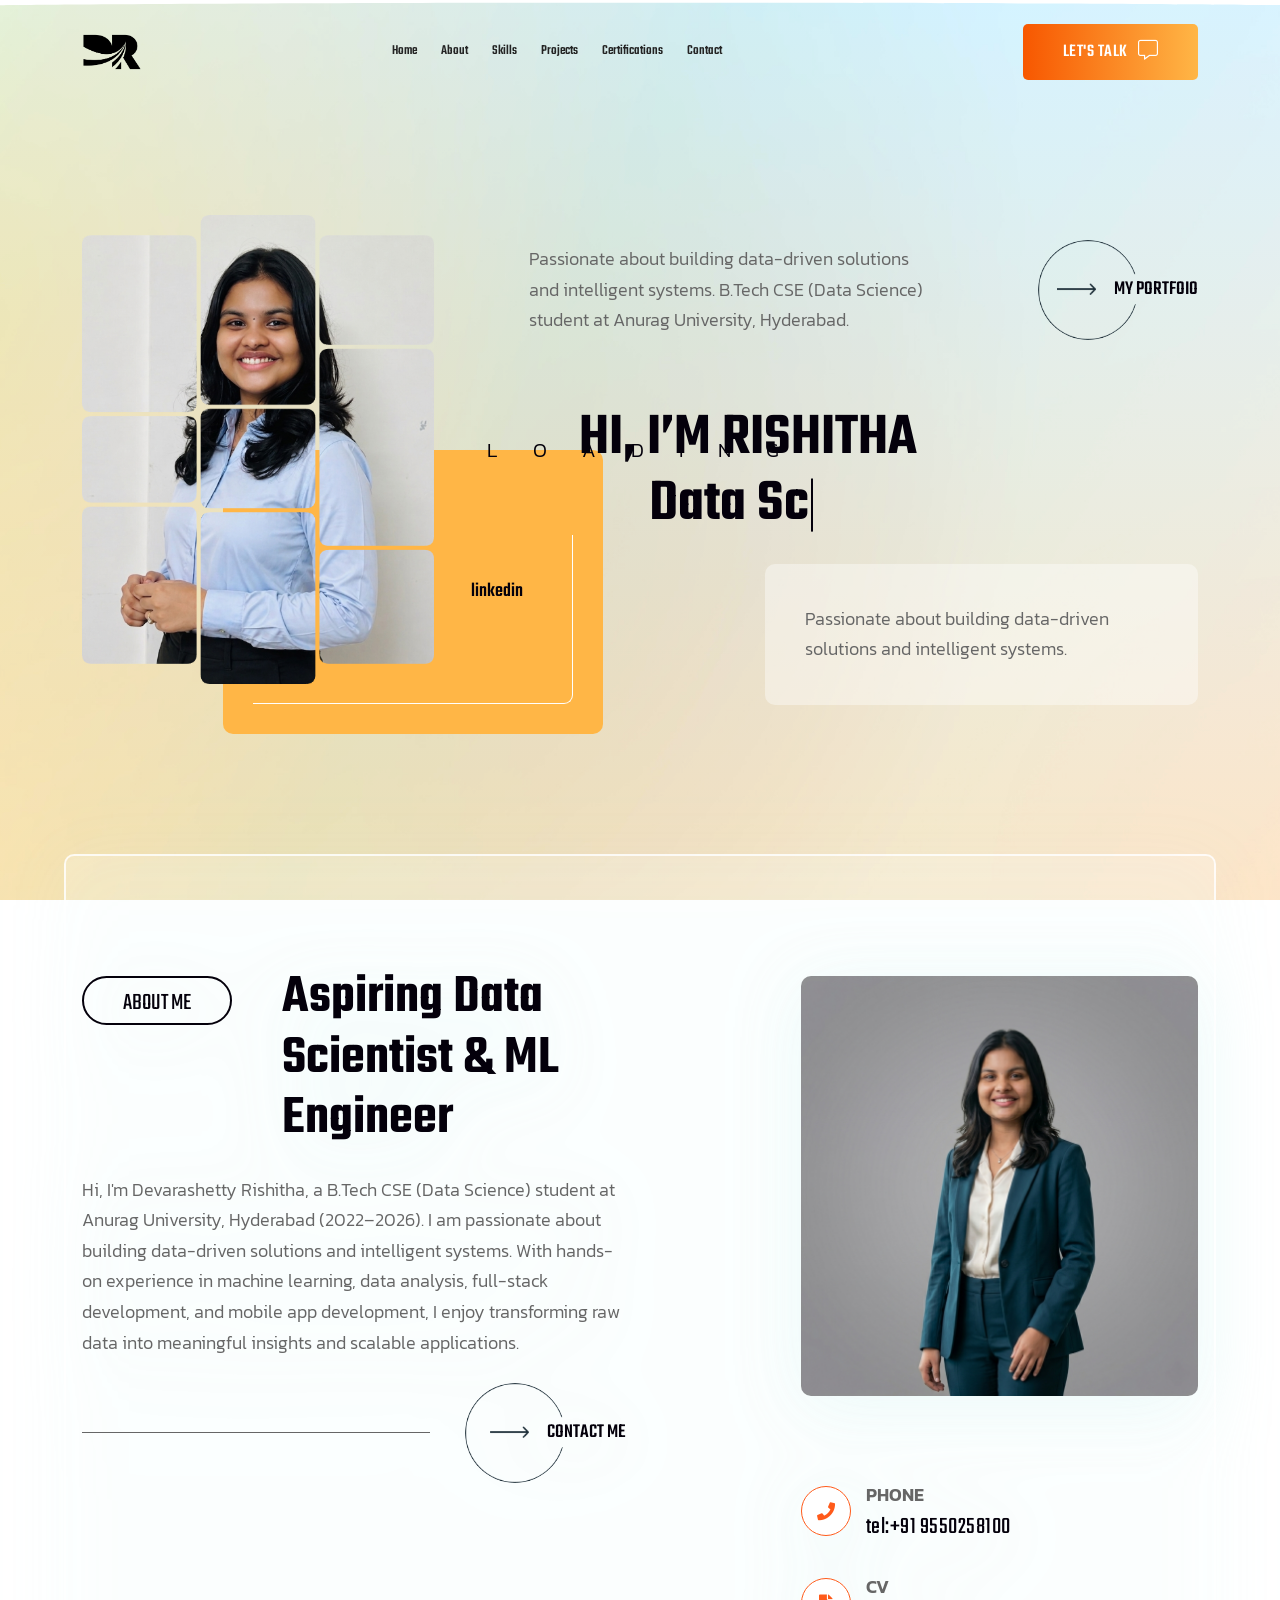
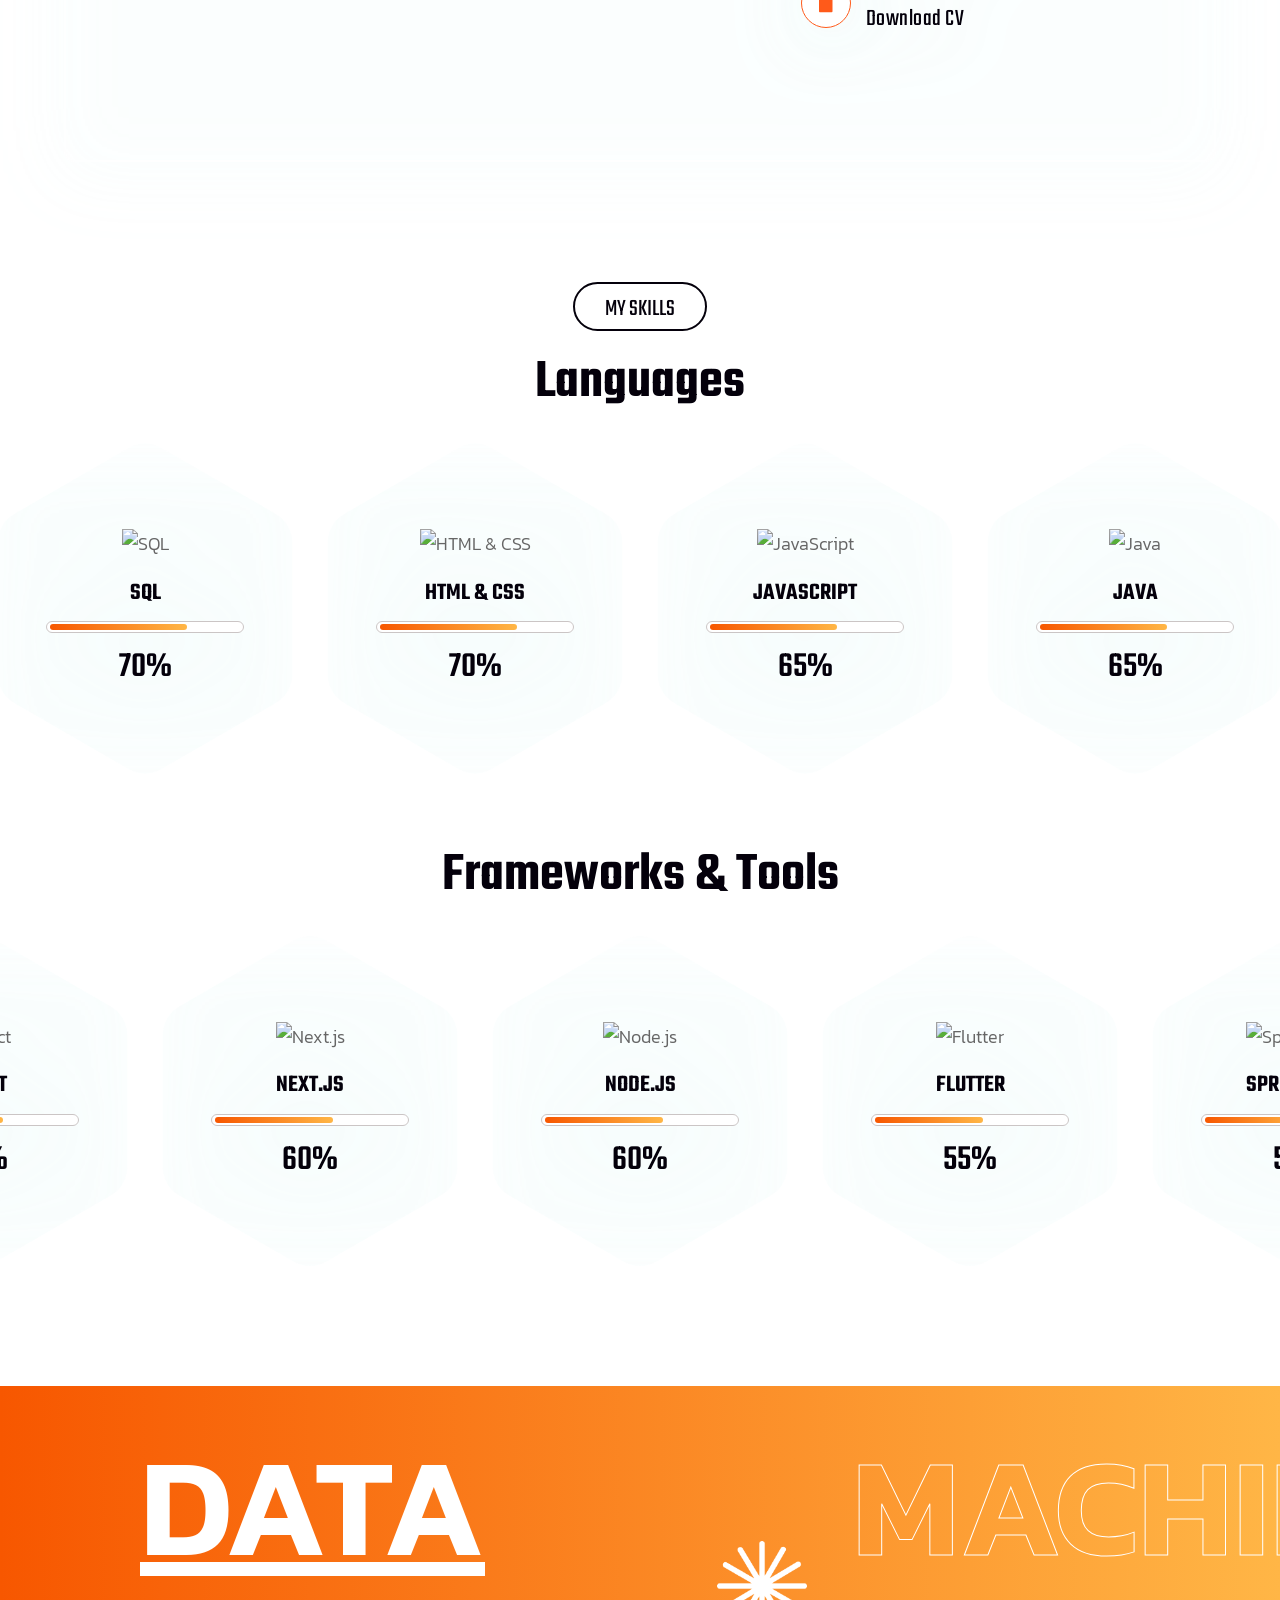
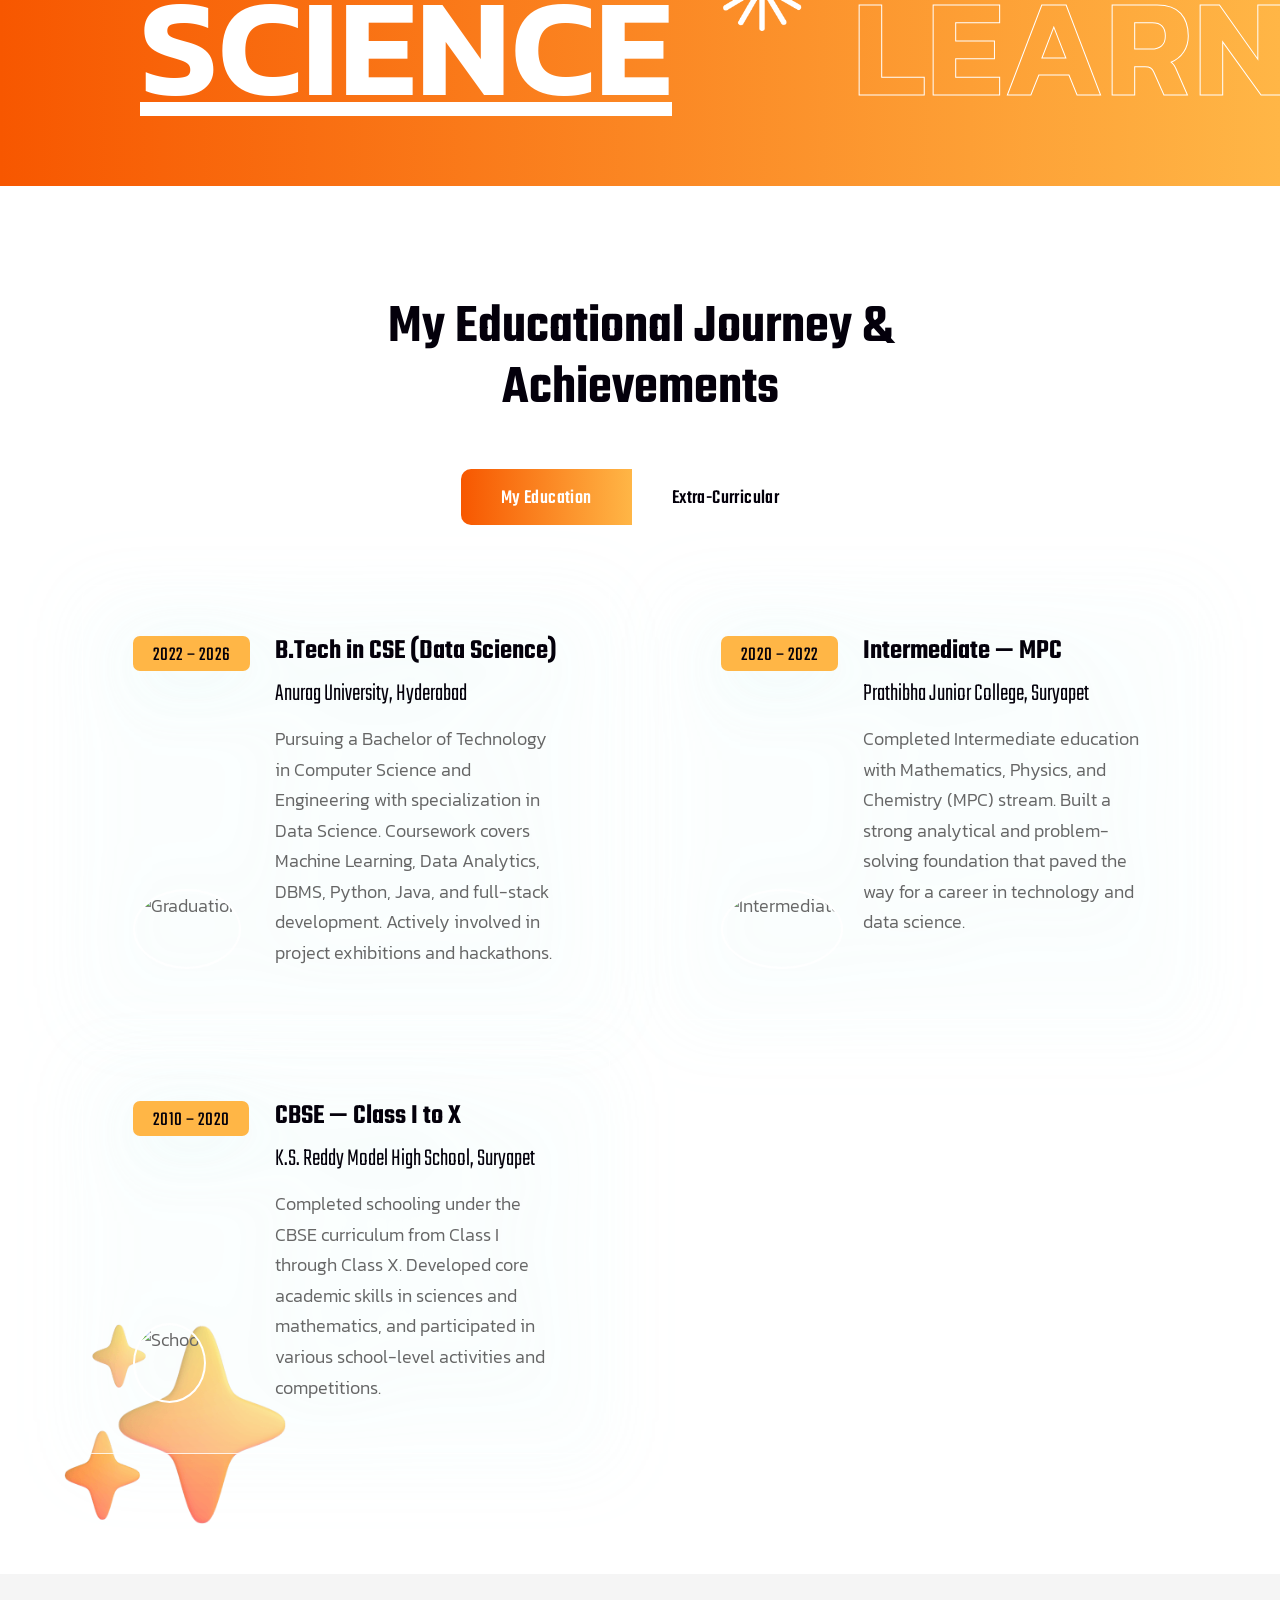
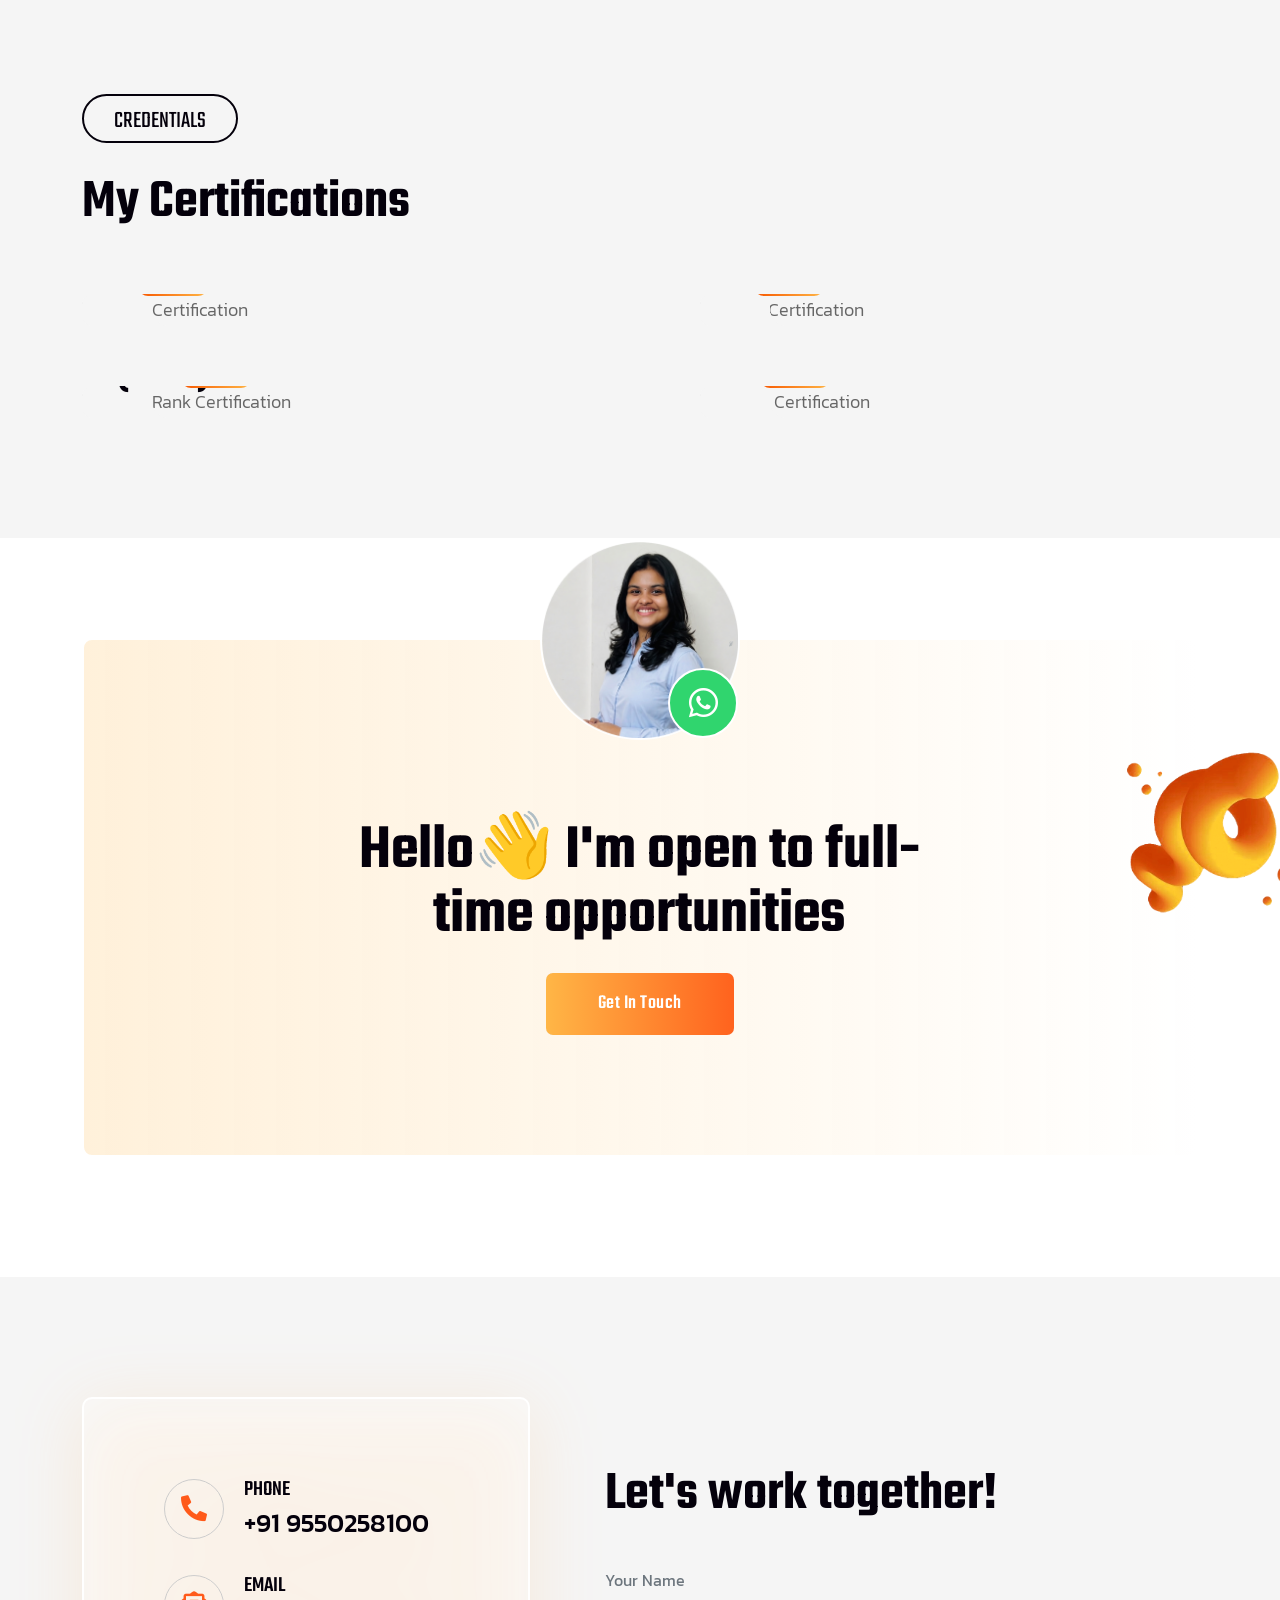
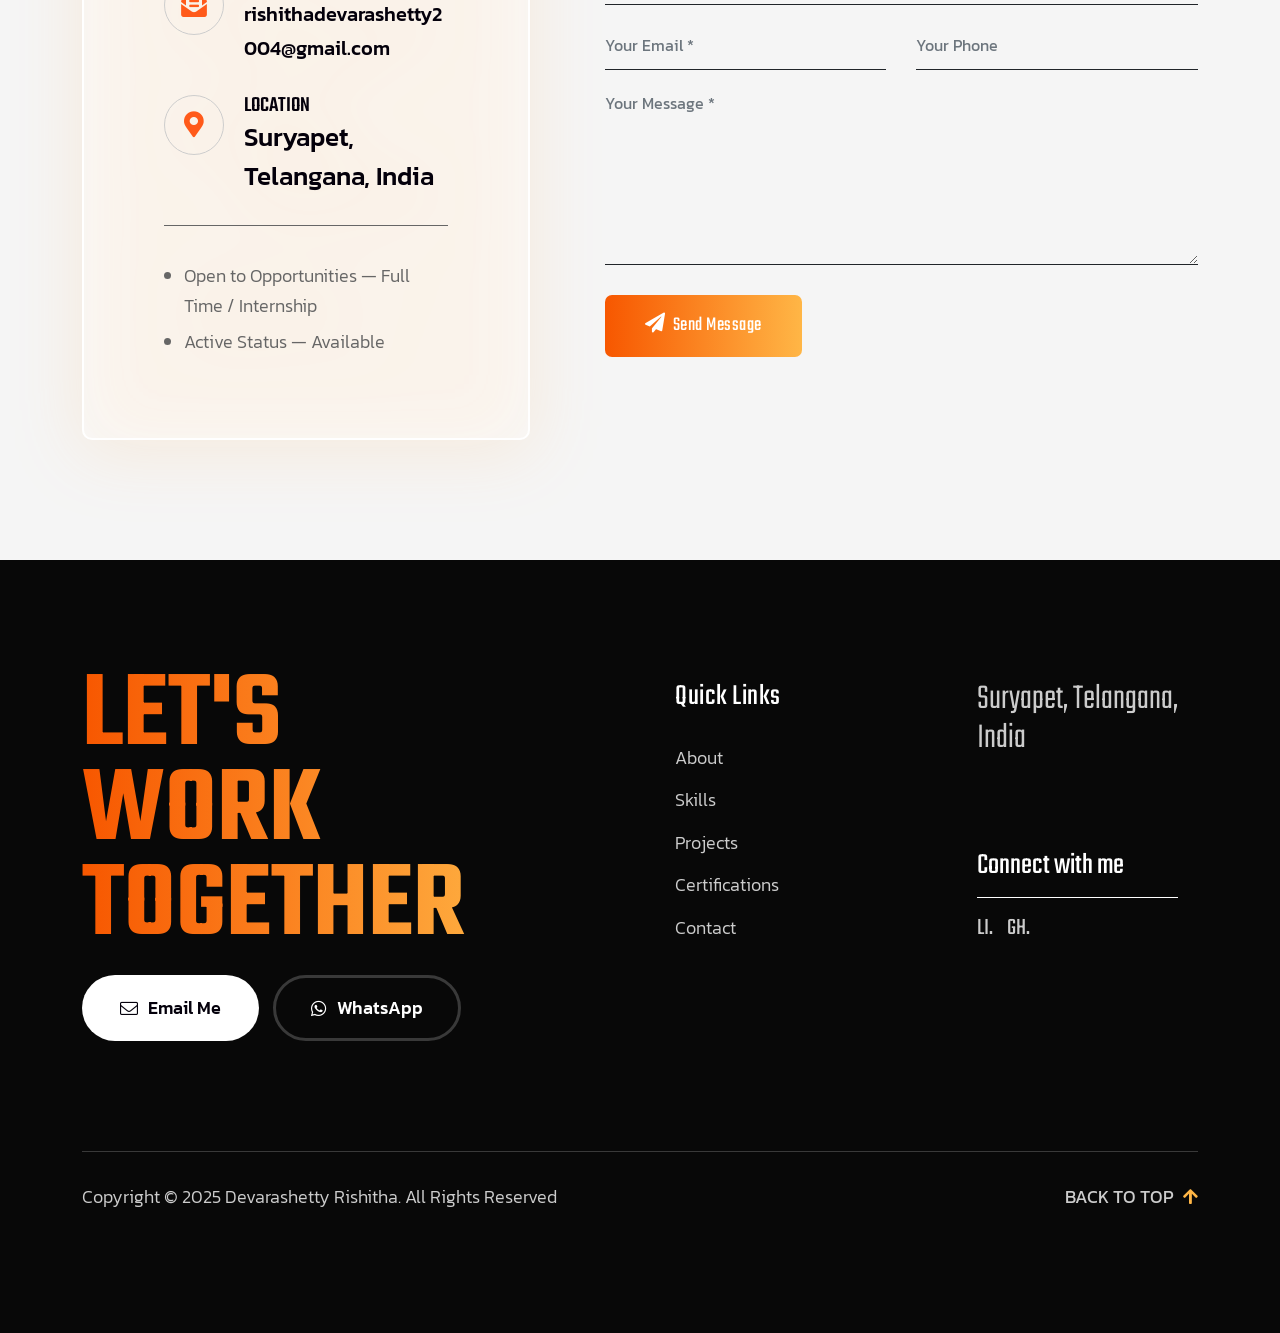
==== index.html @ 497472d9 "first commit" ====
<!DOCTYPE html>
<html lang="en">

<head>
    <!-- ========== Meta Tags ========== -->
    <meta charset="utf-8">
    <meta http-equiv="X-UA-Compatible" content="IE=edge">
    <meta name="viewport" content="width=device-width, initial-scale=1">
    <meta name="description" content="Xorim - Personal Portfolio Template">

    <!-- ========== Page Title ========== -->
    <title>Devarashetty Rishitha - Portfolio</title>

    <!-- ========== Favicon Icon ========== -->
    <link rel="shortcut icon" href="assets/img/favicon.png" type="image/x-icon">

    <!-- ========== Start Stylesheet ========== -->
    <link href="assets/css/bootstrap.min.css" rel="stylesheet">
    <link href="assets/css/font-awesome.min.css" rel="stylesheet">
    <link href="assets/css/magnific-popup.css" rel="stylesheet">
    <link href="assets/css/swiper-bundle.min.css" rel="stylesheet">
    <link href="assets/css/animate.min.css" rel="stylesheet">
    <link href="assets/css/validnavs.css" rel="stylesheet">
    <link href="assets/css/helper.css" rel="stylesheet">
    <link href="assets/css/unit-test.css" rel="stylesheet">
    <link href="assets/css/style.css" rel="stylesheet">
    <link href="style.css" rel="stylesheet">
    <!-- ========== End Stylesheet ========== -->



</head>

<body class="bg-fixed" style="background-image: url(assets/img/shape/2.jpg);">

    <!-- Header 
    ============================================= -->
    <div class="preloader">
        <svg viewBox="0 0 1000 1000" preserveAspectRatio="none">
            <path id="preloaderSvg" d="M0,1005S175,995,500,995s500,5,500,5V0H0Z"></path>
        </svg>

        <div class="preloader-heading">
            <div class="load-text">
                <span>L</span>
                <span>o</span>
                <span>a</span>
                <span>d</span>
                <span>i</span>
                <span>n</span>
                <span>g</span>
            </div>
        </div>
    </div>
    <!-- Preloader Area End -->

<header>
    <!-- Start Navigation -->
    <nav class="navbar mobile-sidenav navbar-sticky navbar-default validnavs navbar-fixed">

        <div class="container d-flex justify-content-between align-items-center">

            <!-- Start Header Navigation -->
            <div class="navbar-header">
                <button type="button" class="navbar-toggle" data-toggle="collapse" data-target="#navbar-menu">
                    <i class="fa fa-bars"></i>
                </button>
                <a class="navbar-brand" href="index.html">
                    <img src="assets/img/logo.png" class="logo" alt="Logo">
                </a>
            </div>
            <!-- End Header Navigation -->

            <div class="collapse navbar-collapse" id="navbar-menu">

                <img src="assets/img/logo.png" alt="Logo">
                <button type="button" class="navbar-toggle" data-toggle="collapse" data-target="#navbar-menu">
                    <i class="fa fa-times"></i>
                </button>

                <ul class="nav navbar-nav navbar-right" data-in="fadeInDown" data-out="fadeOutUp">
                    <li>
                        <a href="index.html">Home</a>
                    </li>
                    <li>
                        <a class="smooth-menu" href="#about">About</a>
                    </li>
                    <li>
                        <a class="smooth-menu" href="#skills">Skills</a>
                    </li>
                    <li>
                        <a class="smooth-menu" href="#portfolio">Projects</a>
                    </li>
                    <li>
                        <a class="smooth-menu" href="#certifications">Certifications</a>
                    </li>
                    <li>
                        <a class="smooth-menu" href="#contact">Contact</a>
                    </li>
                </ul>
            </div>

            <div class="nav-right">
                <div class="attr-right">
                    <div class="attr-nav attr-box">
                        <ul>

                            <li class="button">
                                <a class="smooth-menu" href="#contact">Let's Talk <i class="fas fa-comment-alt"></i></a>
                            </li>
                        </ul>
                    </div>
                </div>
            </div>
        </div>

        <!-- Overlay screen for menu -->
        <div class="overlay-screen"></div>
        <!-- End Overlay screen for menu -->
    </nav>
    <!-- End Navigation -->
</header>

    <!-- Start Banner 
    ============================================= -->
    <div class="banner-style-one-area">
        <div class="container">
            <div class="row align-items-center">
                <div class="col-xl-4">
                    <div class="banner-style-one-thumb">
                        <img src="assets/img/illustration/1.png" alt="Image Not Found">
                        <div class="author-social">
                            <ul>
                                <li><a href="https://www.linkedin.com/in/devarashetty-rishitha-7367362b6">linkedin</a></li>

                            </ul>
                        </div>
                    </div>
                </div>
                <div class="col-xl-8 pl-80 pl-md-15 pl-xs-15">
                    <div class="banner-style-one-one">
                        <div class="top">
                            <div class="left">
                                <p>
                                    Passionate about building data-driven solutions and intelligent systems. B.Tech CSE (Data Science) student at Anurag University, Hyderabad.
                                </p>
                            </div>
                            <div class="right">
                                <a href="projects.html" class="btn-circle">
                                    <div class="button-content">
                                        <span><img src="assets/img/icon/1.png" alt="Image Not Found"></span> My Portfoio
                                    </div>
                                </a>
                            </div>
                        </div>
                        <div class="bottom">
                            <h2>HI, I’M  RISHITHA</h2>
                            <h1>
                                <span class="header-caption" id="page-top">
                                    <!-- type headline start-->
                                    <span class="cd-headline clip is-full-width">
                                        <!-- ROTATING TEXT -->
                                        <span class="cd-words-wrapper">
                                            <b class="is-visible">Data Science Student</b>
                                            <b class="is-hidden">ML Engineer</b>
                                            <b class="is-hidden">Python Developer</b>
                                        </span>
                                    </span>
                                    <!-- type headline end -->
                                </span>
                            </h1>
                            <p>
                                 Passionate about building data-driven solutions and intelligent systems.
                            </p>
                        </div>
                    </div>
                </div>
            </div>
        </div>
    </div>
    <!-- End Banner -->

    

    <!-- Start About 
    ============================================= -->
    <div id="about" class="about-style-one-area default-padding">
        <div class="container">
            <div class="row">
                <div class="col-lg-6">
                    <div class="about-style-one-info">
                        <div class="d-flex">
                            <h4 class="sub-title">About Me</h4>
                            <h2 class="title">Aspiring Data Scientist &amp; ML Engineer</h2>
                        </div>
                        <p>
                            Hi, I'm Devarashetty Rishitha, a B.Tech CSE (Data Science) student at Anurag University, Hyderabad (2022&ndash;2026). I am passionate about building data-driven solutions and intelligent systems. With hands-on experience in machine learning, data analysis, full-stack development, and mobile app development, I enjoy transforming raw data into meaningful insights and scalable applications.
                        </p>
                        <div class="bottom">
                            <a href="contact.html" class="btn-circle">
                                <div class="button-content">
                                    <span><img src="assets/img/icon/1.png" alt="Image Not Found"></span> Contact Me
                                </div>
                            </a>
                        </div>
                    </div>
                </div>
                <div class="col-lg-5 offset-lg-1">
                    <div class="about-style-one-thumb pl-50">
                        <div class="thumb">
                            <img src="assets/img/about/1.jpg" alt="Image Not Found">
                        </div>
                        <ul class="contact-info-style-one">
                            <li>
                                <div class="icon">
                                    <i class="fas fa-phone"></i>
                                </div>
                                <div class="info">
                                    <strong>Phone</strong>
                                    <a href="tel:+4733378901">tel:+91 9550258100</a>
                                </div>
                            </li>
                            <li>
                                <div class="icon">
                                    <i class="fas fa-file"></i>
                                </div>
                                <div class="info">
                                    <strong>CV</strong>
                                    <a href="#">Download CV</a>
                                </div>
                            </li>
                        </ul>
                    </div>
                </div>
            </div>
        </div>
    </div>
    <!-- End About -->

<!-- Start Skill 
============================================= -->
<div id="skills" class="skill-area default-padding text-center">
    <div class="container">
        <div class="row">
            <div class="col-lg-12">
                <div class="site-heading text-center">
                    <h4 class="sub-title">My Skills</h4>
                    <h2 class="title">Languages</h2>
                </div>
            </div>
        </div>
        <div class="row">
            <div class="col-lg-12">
                <div class="skill-style-one-items">

                    <!-- Python -->
                    <div class="skill-style-one-item">
                        <div class="icon">
                            <img src="assets/img/icon/python.png" alt="Python">
                            <h4>PYTHON</h4>
                            <div class="progress">
                                <div class="progress-bar" role="progressbar" data-width="75"></div>
                            </div>
                            <h3>75%</h3>
                        </div>
                    </div>

                    <!-- SQL -->
                    <div class="skill-style-one-item">
                        <div class="icon">
                            <img src="assets/img/icon/sql.png" alt="SQL">
                            <h4>SQL</h4>
                            <div class="progress">
                                <div class="progress-bar" role="progressbar" data-width="70"></div>
                            </div>
                            <h3>70%</h3>
                        </div>
                    </div>

                    <!-- HTML & CSS -->
                    <div class="skill-style-one-item">
                        <div class="icon">
                            <img src="assets/img/icon/html-css.png" alt="HTML & CSS">
                            <h4>HTML & CSS</h4>
                            <div class="progress">
                                <div class="progress-bar" role="progressbar" data-width="70"></div>
                            </div>
                            <h3>70%</h3>
                        </div>
                    </div>

                    <!-- JavaScript -->
                    <div class="skill-style-one-item">
                        <div class="icon">
                            <img src="assets/img/icon/javascript.png" alt="JavaScript">
                            <h4>JAVASCRIPT</h4>
                            <div class="progress">
                                <div class="progress-bar" role="progressbar" data-width="65"></div>
                            </div>
                            <h3>65%</h3>
                        </div>
                    </div>

                    <!-- Java -->
                    <div class="skill-style-one-item">
                        <div class="icon">
                            <img src="assets/img/icon/java.png" alt="Java">
                            <h4>JAVA</h4>
                            <div class="progress">
                                <div class="progress-bar" role="progressbar" data-width="65"></div>
                            </div>
                            <h3>65%</h3>
                        </div>
                    </div>

                    <!-- C -->
                    <div class="skill-style-one-item">
                        <div class="icon">
                            <img src="assets/img/icon/c.png" alt="C">
                            <h4>C</h4>
                            <div class="progress">
                                <div class="progress-bar" role="progressbar" data-width="60"></div>
                            </div>
                            <h3>60%</h3>
                        </div>
                    </div>

                </div>
            </div>
        </div>
    </div>

    <!-- Frameworks -->
    <div class="container mt-80 mt-xs-50">
        <div class="row">
            <div class="col-lg-12">
                <div class="site-heading text-center">
                    <h2 class="title">Frameworks & Tools</h2>
                </div>
            </div>
        </div>
        <div class="row">
            <div class="col-lg-12">
                <div class="skill-style-one-items">

                    <!-- React -->
                    <div class="skill-style-one-item">
                        <div class="icon">
                            <img src="assets/img/icon/react.png" alt="React">
                            <h4>REACT</h4>
                            <div class="progress">
                                <div class="progress-bar" role="progressbar" data-width="60"></div>
                            </div>
                            <h3>60%</h3>
                        </div>
                    </div>

                    <!-- Next.js -->
                    <div class="skill-style-one-item">
                        <div class="icon">
                            <img src="assets/img/icon/nextjs.png" alt="Next.js">
                            <h4>NEXT.JS</h4>
                            <div class="progress">
                                <div class="progress-bar" role="progressbar" data-width="60"></div>
                            </div>
                            <h3>60%</h3>
                        </div>
                    </div>

                    <!-- Node.js -->
                    <div class="skill-style-one-item">
                        <div class="icon">
                            <img src="assets/img/icon/nodejs.png" alt="Node.js">
                            <h4>NODE.JS</h4>
                            <div class="progress">
                                <div class="progress-bar" role="progressbar" data-width="60"></div>
                            </div>
                            <h3>60%</h3>
                        </div>
                    </div>

                    <!-- Flutter -->
                    <div class="skill-style-one-item">
                        <div class="icon">
                            <img src="assets/img/icon/flutter.png" alt="Flutter">
                            <h4>FLUTTER</h4>
                            <div class="progress">
                                <div class="progress-bar" role="progressbar" data-width="55"></div>
                            </div>
                            <h3>55%</h3>
                        </div>
                    </div>

                    <!-- Spring Boot -->
                    <div class="skill-style-one-item">
                        <div class="icon">
                            <img src="assets/img/icon/springboot.png" alt="Spring Boot">
                            <h4>SPRING BOOT</h4>
                            <div class="progress">
                                <div class="progress-bar" role="progressbar" data-width="50"></div>
                            </div>
                            <h3>50%</h3>
                        </div>
                    </div>

                </div>
            </div>
        </div>
    </div>
</div>
<!-- End Skill -->

    <!-- Start Brand Area 
    ============================================= -->
    <div class="brand-area relative overflow-hidden bg-gradient-secondary text-light">
        <div class="brand-style-one">
            <div class="container-fill">
                <div class="row">
                    <div class="col-lg-12">
                        <div class="brand-items">
                            <div class="brand-conetnt">
                                <div class="item">
                                    <h2>Data Science</h2>
                                </div>
                                <div class="item">
                                    <h2>Machine Learning</h2>
                                </div>
                                <div class="item">
                                    <h2>Python Development</h2>
                                </div>
                                <div class="item">
                                    <h2>Full Stack</h2>
                                </div>
                            </div>
                            <div class="brand-conetnt">
                                <div class="item">
                                    <h2>Data Science</h2>
                                </div>
                                <div class="item">
                                    <h2>Machine Learning</h2>
                                </div>
                                <div class="item">
                                    <h2>Python Development</h2>
                                </div>
                                <div class="item">
                                    <h2>Full Stack</h2>
                                </div>
                            </div>
                        </div>
                    </div>
                </div>
            </div>
        </div>
    </div>
    <!-- End Bradn Area -->

<!-- Start Career 
============================================= -->
<div class="career-area default-padding">
    <div class="shape">
        <img src="assets/img/shape/6.png" alt="Image Not Found">
    </div>
    <div class="container">
        <div class="row">
            <div class="col-xl-6 offset-xl-3 col-lg-8 offset-lg-2">
                <div class="site-heading text-center">
                    <h2 class="title">My Educational Journey & Achievements</h2>
                </div>
            </div>
        </div>
    </div>
    <div class="container">
        <div class="row">
            <div class="col-lg-12">
                <div class="text-center">
                    <ul class="nav nav-tabs career-nav-tabs" id="myTab" role="tablist">
                        <li class="nav-item" role="presentation">
                            <button class="nav-link active" id="tabs_1" data-bs-toggle="tab" data-bs-target="#tab_1" type="button" role="tab" aria-controls="tab_1" aria-selected="true">
                                My Education
                            </button>
                        </li>
                        <li class="nav-item" role="presentation">
                            <button class="nav-link" id="tabs_3" data-bs-toggle="tab" data-bs-target="#tab_3" type="button" role="tab" aria-controls="tab_3" aria-selected="false">
                                Extra-Curricular
                            </button>
                        </li>
                    </ul>
                </div>

                <div class="tab-content career-tab-content" id="myTabContent">

                    <!-- Tab 1 — Education -->
                    <div class="tab-pane fade show active" id="tab_1" role="tabpanel" aria-labelledby="tabs_1">
                        <ul class="timeline-style-one-items">

                            <!-- B.Tech -->
                            <li>
                                <div class="left">
                                    <h5>2022 – 2026</h5>
                                    <img src="assets/img/icon/graduation.png" alt="Graduation">
                                </div>
                                <div class="right">
                                    <h3>B.Tech in CSE (Data Science)</h3>
                                    <h6>Anurag University, Hyderabad</h6>
                                    <p>
                                        Pursuing a Bachelor of Technology in Computer Science and Engineering with specialization in Data Science. Coursework covers Machine Learning, Data Analytics, DBMS, Python, Java, and full-stack development. Actively involved in project exhibitions and hackathons.
                                    </p>
                                </div>
                            </li>

                            <!-- Intermediate -->
                            <li>
                                <div class="left">
                                    <h5>2020 – 2022</h5>
                                    <img src="assets/img/icon/school.png" alt="Intermediate">
                                </div>
                                <div class="right">
                                    <h3>Intermediate — MPC</h3>
                                    <h6>Prathibha Junior College, Suryapet</h6>
                                    <p>
                                        Completed Intermediate education with Mathematics, Physics, and Chemistry (MPC) stream. Built a strong analytical and problem-solving foundation that paved the way for a career in technology and data science.
                                    </p>
                                </div>
                            </li>

                            <!-- School -->
                            <li>
                                <div class="left">
                                    <h5>2010 – 2020</h5>
                                    <img src="assets/img/icon/school.png" alt="School">
                                </div>
                                <div class="right">
                                    <h3>CBSE — Class I to X</h3>
                                    <h6>K.S. Reddy Model High School, Suryapet</h6>
                                    <p>
                                        Completed schooling under the CBSE curriculum from Class I through Class X. Developed core academic skills in sciences and mathematics, and participated in various school-level activities and competitions.
                                    </p>
                                </div>
                            </li>

                        </ul>
                    </div>


                    <!-- Tab 2 — Extra-Curricular -->
                    <div class="tab-pane fade" id="tab_3" role="tabpanel" aria-labelledby="tabs_3">
                        <ul class="timeline-style-one-items">

                            <!-- Hackathon -->
                            <li>
                                <div class="left">
                                    <h5>2024</h5>
                                    <img src="assets/img/icon/hackathon.png" alt="Hackathon">
                                </div>
                                <div class="right">
                                    <h3>Smart India Hackathon</h3>
                                    <h6>National Level Hackathon</h6>
                                    <p>
                                        Participated in Smart India Hackathon, one of India's largest national-level hackathons, with a women safety mobile application. Collaborated with a team to design and develop a real-world safety solution under competition conditions.
                                    </p>
                                </div>
                            </li>

                            <!-- Exhibitions -->
                            <li>
                                <div class="left">
                                    <h5>2023 – 2024</h5>
                                    <img src="assets/img/icon/exhibition.png" alt="Exhibition">
                                </div>
                                <div class="right">
                                    <h3>Project Exhibitions & Poster Presentations</h3>
                                    <h6>Anurag University</h6>
                                    <p>
                                        Participated in multiple college-level project exhibitions and poster presentations, showcasing technical projects to faculty, industry guests, and peers. Gained experience in communicating complex ideas clearly and confidently.
                                    </p>
                                </div>
                            </li>

                        </ul>
                    </div>

                </div>
            </div>
        </div>
    </div>
</div>
<!-- End Career Area -->
<!-- Start Certifications
============================================= -->
<div id="certifications" class="portfolio-style-one-area default-padding bg-gray">
    <div class="container">
        <div class="heading-left">
            <div class="row">
                <div class="col-md-8">
                    <h4 class="sub-title">Credentials</h4>
                    <h2 class="title">My Certifications</h2>
                </div>
            </div>
        </div>
    </div>
    <div class="container">
        <div class="row mt--60 mt-xs--30 gutter-xl">

            <!-- Oracle -->
            <div class="col-lg-6 item-center">
                <div class="portfolio-style-one wow fadeInUp">
                    <div class="item">
                        <div class="thumb-zoom">
                            <img src="assets/img/certifications/oracle.jpg" alt="Oracle Certification">
                        </div>
                        <div class="pf-item-info">
                            <div class="content-info">
                                <span>Oracle, 2025</span>
                                <h2>Cloud Infrastructure — Generative AI Professional</h2>
                            </div>
                            <div class="button">
                                <a href="#" class="pf-btn"><i class="fas fa-arrow-right"></i></a>
                            </div>
                        </div>
                    </div>
                </div>
            </div>
            <!-- End Oracle -->

            <!-- CISCO -->
            <div class="col-lg-6 item-center">
                <div class="portfolio-style-one wow fadeInUp">
                    <div class="item">
                        <div class="thumb-zoom">
                            <img src="assets/img/certifications/cisco.jpg" alt="CISCO Certification">
                        </div>
                        <div class="pf-item-info">
                            <div class="content-info">
                                <span>CISCO, 2024</span>
                                <h2>CCNA — Networking, Security & Cybersecurity Analyst Path</h2>
                            </div>
                            <div class="button">
                                <a href="#" class="pf-btn"><i class="fas fa-arrow-right"></i></a>
                            </div>
                        </div>
                    </div>
                </div>
            </div>
            <!-- End CISCO -->

            <!-- HackerRank -->
            <div class="col-lg-6 item-center">
                <div class="portfolio-style-one wow fadeInUp">
                    <div class="item">
                        <div class="thumb-zoom">
                            <img src="assets/img/certifications/hackerrank.jpg" alt="HackerRank Certification">
                        </div>
                        <div class="pf-item-info">
                            <div class="content-info">
                                <span>HackerRank, 2024</span>
                                <h2>Python (Basic) & SQL (Basic)</h2>
                            </div>
                            <div class="button">
                                <a href="#" class="pf-btn"><i class="fas fa-arrow-right"></i></a>
                            </div>
                        </div>
                    </div>
                </div>
            </div>
            <!-- End HackerRank -->

            <!-- Infosys -->
            <div class="col-lg-6 item-center">
                <div class="portfolio-style-one wow fadeInUp">
                    <div class="item">
                        <div class="thumb-zoom">
                            <img src="assets/img/certifications/infosys.jpg" alt="Infosys Certification">
                        </div>
                        <div class="pf-item-info">
                            <div class="content-info">
                                <span>Infosys Springboard, 2023</span>
                                <h2>Python, SQL, Java, JS, HTML5, AI & ML, Data Science</h2>
                            </div>
                            <div class="button">
                                <a href="#" class="pf-btn"><i class="fas fa-arrow-right"></i></a>
                            </div>
                        </div>
                    </div>
                </div>
            </div>
            <!-- End Infosys -->

        </div>
    </div>
</div>
<!-- End Certifications -->

<!-- Start Hire Me 
============================================= -->
<div class="hire-me-area default-padding-bottom text-center">
    <div class="container">
        <div class="hire-me-items">
            <img class="upDownScrol" src="assets/img/shape/8.png" alt="Image Not Found">
            <div class="row">
                <div class="col-lg-8 offset-lg-2">
                    <div class="thumb">
                        <img src="assets/img/illustration/5.png" alt="Image Not Found">
                        <a target="_blank" href="https://wa.me/+919550258100"><i class="fab fa-whatsapp"></i></a>
                    </div>
                    <h2>Hello👋 I'm open to full-time opportunities</h2>
                    <a class="btn btn-gradient btn-md animation" href="https://wa.me/+919550258100" target="_blank">Get in Touch</a>
                </div>
            </div>
        </div>
    </div>
</div>
<!-- End Hire Me -->

<!-- Start Contact Us 
============================================= -->
<div id="contact" class="contact-style-one-area overflow-hidden default-padding bg-gray">
    <div class="container">
        <div class="row align-center">

            <div class="contact-stye-one col-lg-5 mb-md-50 mb-xs-40">
                <div class="contact-style-one-info">
                    <ul class="list-style-two">
                        <li class="wow fadeInUp">
                            <div class="icon">
                                <i class="fas fa-phone-alt"></i>
                            </div>
                            <div class="content">
                                <h5>Phone</h5>
                                <a href="tel:+919550258100">+91 9550258100</a>
                            </div>
                        </li>
                        <li class="wow fadeInUp" data-wow-delay="500ms">
                            <div class="icon">
                                <i class="fas fa-envelope-open-text"></i>
                            </div>
                            <div class="info">
                                <h5>Email</h5>
                                <a href="mailto:rishithadevarashetty2004@gmail.com" style="font-size:20px; word-break:break-all; overflow-wrap:break-word; display:block;">rishithadevarashetty2004@gmail.com</a>
                            </div>
                        </li>
                        <li class="wow fadeInUp" data-wow-delay="300ms">
                            <div class="icon">
                                <i class="fas fa-map-marker-alt"></i>
                            </div>
                            <div class="info">
                                <h5>Location</h5>
                                <p>Suryapet, Telangana, India</p>
                            </div>
                        </li>
                    </ul>
                    <ul class="list-style-three">
                        <li>Open to Opportunities — Full Time / Internship</li>
                        <li>Active Status — <span class="active">Available</span></li>
                    </ul>
                </div>
            </div>

            <div class="contact-stye-one col-lg-7 pl-60 pl-md-15 pl-xs-15">
                <div class="contact-form-style-one">
                    <h2 class="heading">Let's work together!</h2>
                    <!-- Formspree form — messages go directly to Rishitha's Gmail -->
                    <form action="https://formspree.io/f/YOUR_FORM_ID" method="POST" class="contact-form">
                        <div class="row">
                            <div class="col-lg-12">
                                <div class="form-group">
                                    <input class="form-control" id="name" name="name" placeholder="Your Name" type="text" required>
                                    <span class="alert-error"></span>
                                </div>
                            </div>
                        </div>
                        <div class="row">
                            <div class="col-lg-6">
                                <div class="form-group">
                                    <input class="form-control" id="email" name="email" placeholder="Your Email *" type="email" required>
                                    <span class="alert-error"></span>
                                </div>
                            </div>
                            <div class="col-lg-6">
                                <div class="form-group">
                                    <input class="form-control" id="phone" name="phone" placeholder="Your Phone" type="text">
                                    <span class="alert-error"></span>
                                </div>
                            </div>
                        </div>
                        <div class="row">
                            <div class="col-lg-12">
                                <div class="form-group comments">
                                    <textarea class="form-control" id="comments" name="message" placeholder="Your Message *" required></textarea>
                                </div>
                            </div>
                        </div>
                        <div class="row">
                            <div class="col-lg-12">
                                <button type="submit" name="submit" id="submit">
                                    <i class="fa fa-paper-plane"></i> Send Message
                                </button>
                            </div>
                        </div>
                        <!-- Alert Message -->
                        <div class="col-lg-12 alert-notification">
                            <div id="message" class="alert-msg"></div>
                        </div>
                    </form>
                </div>
            </div>

        </div>
    </div>
</div>
<!-- End Contact -->

   <!-- Start Footer 
============================================= -->
<footer class="bg-dark text-light">
    <div class="container">
        <div class="row">
            <div class="col-lg-5">
                <div class="footer-item">
                    <h2>Let's work together</h2>
                    <ul class="short-link">
                        <li><a href="mailto:rishithadevarashetty2004@gmail.com"><i class="fas fa-envelope"></i> Email Me</a></li>
                        <li><a href="https://wa.me/+919550258100" target="_blank"><i class="fab fa-whatsapp"></i> WhatsApp</a></li>
                    </ul>
                </div>
            </div>
            <div class="col-lg-6 offset-lg-1">
                <div class="footer-items">

                    <!-- Quick Links -->
                    <div class="footer-item">
                        <h4 class="widget-title">Quick Links</h4>
                        <ul class="project-list">
                            <li><a href="#about">About</a></li>
                            <li><a href="#skills">Skills</a></li>
                            <li><a href="#portfolio">Projects</a></li>
                            <li><a href="#certifications">Certifications</a></li>
                            <li><a href="#contact">Contact</a></li>
                        </ul>
                    </div>

                    <!-- Connect -->
                    <div class="footer-item">
                        <h5>Suryapet, Telangana, India</h5>
                        <div class="bottom">
                            <h4>Connect with me</h4>
                            <ul class="social-list">
                                <li><a href="https://www.linkedin.com/in/devarashetty-rishitha-7367362b6" target="_blank">LI.</a></li>
                                <li><a href="https://github.com" target="_blank">GH.</a></li>
                            </ul>
                        </div>
                    </div>

                </div>
            </div>
        </div>
        <div class="footer-bottom">
            <div class="row">
                <div class="col-lg-6">
                    <p>Copyright &copy; 2025 Devarashetty Rishitha. All Rights Reserved</p>
                </div>
                <div class="col-lg-6 text-end">
                    <a id="scrollUp" href="#">Back To Top <i class="fas fa-arrow-up"></i></a>
                </div>
            </div>
        </div>
    </div>
</footer>
<!-- End Footer -->
    
    <!-- jQuery Frameworks
    ============================================= -->
    <script src="assets/js/jquery-3.6.0.min.js"></script>
    <script src="assets/js/bootstrap.bundle.min.js"></script>
    <script src="assets/js/jquery.appear.js"></script>
    <script src="assets/js/jquery.easing.min.js"></script>
    <script src="assets/js/swiper-bundle.min.js"></script>
    <script src="assets/js/progress-bar.min.js"></script>
    <script src="assets/js/wow.min.js"></script>
    <script src="assets/js/isotope.pkgd.min.js"></script>
    <script src="assets/js/imagesloaded.pkgd.min.js"></script>
    <script src="assets/js/magnific-popup.min.js"></script>
    <script src="assets/js/jquery.waypoints.js"></script>
    <script src="assets/js/count-to.js"></script>
    <script src="assets/js/YTPlayer.min.js"></script>
    <script src="assets/js/validnavs.js"></script>
    <script src="assets/js/gsap.js"></script>
    <script src="assets/js/ScrollTrigger.min.js"></script>
    <script src="assets/js/typed.js"></script>
    <script src="assets/js/main.js"></script>

</body>
</html>
---- assets/css/validnavs.css ----
/* ----------------------------------

Template Name: Validnavs - Multipurpose Navbar Menu
Author: validtheme
Description:
Version: 1.0

------------------------------------- */


:root {
	--box-shadow: 0px 0px 20px 0px rgba(7, 20, 52, .1);
	--box-shadow-secondary: 0 6px 12px rgba(0, 0, 0, 0.175);
	--box-shadow-extra: 0 5px 50px 0 rgba(0, 0, 0, 0.15);
	--box-shadow-dark: 0px 0px 0px;
}


/* Default for supporting bootstrap */


@media (min-width: 768px) {
	.nav-box .container,
	.nav-box .container-lg,
	.nav-box .container-md,
	.nav-box .container-sm,
	.nav-box .container-xl {
		max-width: 720px;
		width: 720px;
	}
}

@media (min-width: 992px) {
	.nav-box .container,
	.nav-box .container-lg,
	.nav-box .container-md,
	.nav-box .container-sm,
	.nav-box .container-xl {
		max-width: 960px;
		width: 960px;
	}
}

@media (min-width: 1200px) {
	.nav-box .container,
	.nav-box .container-lg,
	.nav-box .container-md,
	.nav-box .container-sm,
	.nav-box .container-xl {
		max-width: 1200px;
		width: 1200px;
	}
}

.navbar .container,
.navbar .container-fluid,
.navbar .container-lg,
.navbar .container-md,
.navbar .container-sm,
.navbar .container-xl {
	display: block;
}

.navbar {
	position: relative;
	padding: 0;
}

.navbar-nav .dropdown-menu {
	position: absolute;
	top: 100%;
	left: 0;
	z-index: 1000;
	display: none;
	float: left;
	min-width: 160px;
	padding: 5px 0;
	margin-top: 0;
	font-size: 14px;
	text-align: left;
	list-style: none;
	background-color: var(--white);
	-webkit-background-clip: padding-box;
	background-clip: padding-box;
	border: 1px solid #ccc;
	border: 1px solid rgba(0, 0, 0, 0.15);
	border-radius: 4px;
	-webkit-box-shadow: var(--box-shadow-secondary);
	box-shadow: var(--box-shadow-secondary);
}

.navbar .navbar-collapse.collapse {
	display: block !important;
	float: left;
	flex: inherit;
}

.navbar .collapse.navbar-collapse.center {
	float: none;
}

.navbar.brand-center .navbar-collapse.collapse {
	width: 100%;
}

.dropdown-toggle::after {
	display: inline;
	margin: 0;
	border: none;
	vertical-align: inherit;
}

.nav {
	padding-left: 0;
	margin-bottom: 0;
	list-style: none;
	display: block;
}

.nav>li {
	position: relative;
	display: inline-block;
}

.navbar-sidebar li {
	display: block;
}

.nav>li>a {
	position: relative;
	display: block;
	padding: 10px 15px;
}

.nav>li>a:hover,
.nav>li>a:focus {
	text-decoration: none;
	background-color: #eee;
}

.nav>li.disabled>a {
	color: #777;
}

.nav>li.disabled>a:hover,
.nav>li.disabled>a:focus {
	color: #777;
	text-decoration: none;
	cursor: not-allowed;
	background-color: transparent;
}

.nav .open>a,
.nav .open>a:hover,
.nav .open>a:focus {
	background-color: #eee;
	border-color: var(--blue);
}

.nav .nav-divider {
	height: 1px;
	margin: 9px 0;
	overflow: hidden;
	background-color: #e5e5e5;
}

.nav>li>a>img {
	max-width: none;
}

.nav-tabs .dropdown-menu {
	margin-top: -1px;
	border-top-left-radius: 0;
	border-top-right-radius: 0;
}

.navbar-brand:hover,
.navbar-brand:focus {
	text-decoration: none;
}

.navbar-brand>img {
	display: block;
	height: 40px;
}

.navbar-toggle {
	position: relative;
}

.navbar-toggle:focus {
	outline: 0;
}

.navbar-toggle .icon-bar {
	display: block;
	width: 22px;
	height: 2px;
	border-radius: 1px;
}

.navbar-toggle .icon-bar+.icon-bar {
	margin-top: 4px;
}

.navbar-brand {
	margin: 0;
	padding: 0;
	display: block;
}

.main-nav-content {
	display: flex;
	flex-wrap: wrap;
	align-items: center;
}

.navbar .attr-right {
	float: right;
	margin-left: 30px;
}

.main-nav-content .collapse {
	float: left;
	flex: inherit;
}

.navbar .attr-right .attr-nav li {
	margin-left: 20px;
	display: flex;
	align-items: center;
}

.navbar .attr-right .attr-nav li.contact {
	position: relative;
}

.navbar.attr-border-full .attr-right .attr-nav li.contact {
	top: 0;
}

.navbar .attr-right .attr-nav li a {
	padding: 30px 0;
	display: inline-flex;
	text-transform: uppercase;
	font-size: 20px;
	font-weight: 500;
	align-items: center;
}

.navbar .attr-right .attr-nav li.button a {
	padding: 13px 40px !important;
	border-radius: 5px;
	font-size: 18px;
	color: var(--white);
	border: none;
	background: var(--bg-gradient-secondary) !important;
	position: relative;
	letter-spacing: 0.5px;
	z-index: 1;
	overflow: hidden;
}

.navbar .attr-right .attr-nav li.button a i {
	font-weight: 100;
	margin-left: 10px;
	position: relative;
	top: -2px;
}

.navbar .attr-right .attr-nav li.button.secondary a {
	background: var(--color-optional) !important;
}

.navbar .attr-right .attr-nav li a:nth-child(2) {
	background: transparent !important;
	border: 2px solid var(--color-heading);
	color: var(--color-heading);
	padding: 11px 40px !important;
	margin-left: 10px;
}

.navbar .attr-right .attr-nav li a:nth-child(2):hover {
	color: var(--white);
}

.navbar .attr-right .attr-nav li.button a::after {
	position: absolute;
	top: inherit;
	right: inherit;
	bottom: inherit;
	left: -5%;
	content: "";
	height: 150px;
	width: 115%;
	z-index: -1;
	background-color: var(--dark);
	-webkit-transition: all 0.25s ease-in-out;
	transition: all 0.25s ease-in-out;
	-webkit-transform: translateY(-25%) skew(25deg) scale(0);
	transform: translateY(-25%) skew(25deg) scale(0);
}

.navbar .attr-right .attr-nav li.button a:hover::after {
	-webkit-transform: translateY(-25%) skew(25deg) scale(1.2);
	transform: translateY(-25%) skew(25deg) scale(1.2);
}

.navbar .attr-right .attr-nav li .call {
	display: flex;
	justify-content: right;
}

.navbar .attr-right .attr-nav li .call p {
	margin-bottom: 5px;
	line-height: 1;
	font-size: 14px;
}

.navbar .attr-right .attr-nav li .call p strong {
	font-weight: 600;
	color: var(--blue);
}

.navbar.navbar.no-background .attr-right .attr-nav li .call p strong {
	color: var(--white);
}

.navbar .attr-right .attr-nav li .call h5 {
	margin: 0;
	font-weight: 600;
	font-size: 20px;
	letter-spacing: 0.6px;
}

.navbar .attr-right .attr-nav li .call h5 a {
	padding: 0 !important;
	display: inline-block;
	text-transform: lowercase;
}

.navbar .attr-right .attr-nav li .call i {
	display: inline-block;
	font-size: 40px;
	margin-right: 15px;
	position: relative;
	color: var(--color-primary);
}

.attr-nav.flex ul {
	display: flex;
	align-items: center;
}

@media (max-width: 1023px) {
	.navbar .attr-right .attr-nav li .call h5 a {
		color: var(--color-heading);
	}

	.navbar.navbar .attr-right .attr-nav li .call p {
		color: var(--color-default) !important;
	}

	.navbar .attr-right .attr-nav li .call i {
		color: var(--color-primary);
	}
}

@media (max-width: 991px) {
	.navbar .attr-right .attr-nav li.contact {
		display: none;
	}
}

@media (max-width: 767px) {
	.navbar-nav .open .dropdown-menu {
		position: static;
		float: none;
		width: auto;
		margin-top: 0;
		background-color: transparent;
		border: 0;
		-webkit-box-shadow: none;
		box-shadow: none;
	}

	.navbar-nav .open .dropdown-menu>li>a,
	.navbar-nav .open .dropdown-menu .dropdown-header {
		padding: 5px 15px 5px 25px;
	}

	.navbar-nav .open .dropdown-menu>li>a {
		line-height: 20px;
	}

	.navbar-nav .open .dropdown-menu>li>a:hover,
	.navbar-nav .open .dropdown-menu>li>a:focus {
		background-image: none;
	}
}

.navbar .animated {
	animation-duration: 0.35s !important;
}

.dropup .dropdown-menu,
.navbar-fixed-bottom .dropdown .dropdown-menu {
	top: auto;
	bottom: 100%;
	margin-bottom: 2px;
}

.nav:before,
.nav:after,
.navbar:before,
.navbar:after,
.navbar-header:before,
.navbar-header:after,
.navbar-collapse:before,
.navbar-collapse:after {
	display: table;
	content: " ";
}

.nav:after,
.navbar:after,
.navbar-header:after,
.navbar-collapse:after {
	clear: both;
}


/* * Navbar Main Css * v1.0 */

nav.validnavs .dropdown.megamenu-fw {
	position: static;
}

nav.validnavs .container {
	position: relative;
}

nav.validnavs .megamenu-fw .dropdown-menu {
	left: auto;
}

nav.validnavs .megamenu-content {
	padding: 15px;
	width: 100% !important;
	margin: auto;
}

@media (min-width: 992px) {
	nav.validnavs .megamenu-content {
		max-width: 960px;
	}
}

@media (min-width: 1200px) {
	nav.validnavs .megamenu-content {
		max-width: 1140px;
	}
}

@media (min-width: 1400px) {
	nav.validnavs .megamenu-content {
		max-width: 1320px;
	}
}

nav.validnavs .dropdown.megamenu-fw .dropdown-menu {
	left: 0;
	right: 0;
}


/* Navbar Default */

nav.navbar.validnavs.logo-less .navbar-brand {
	display: none;
}

nav.navbar.validnavs {
	background-color: var(--white);
	border-radius: 0;
	border: none;
	margin: 0;
}

nav.navbar.validnavs .navbar-toggle {
	margin: 0;
	background: transparent;
	border: none;
	font-size: 25px;
	padding: 30px 0;
}

nav.navbar.validnavs .navbar-toggle::after {
	display: none;
}

nav.navbar.validnavs .navbar-toggle i {
	font-weight: 300;
	color: var(--color-heading);
}

nav.navbar.validnavs ul.nav .dropdown-menu .dropdown-menu {
	top: 0;
	left: 100%;
}

nav.navbar.validnavs ul.nav ul.dropdown-menu>li>a {
	white-space: normal;
}

nav.validnavs.navbar-full .navbar-toggle {
	display: inline-block;
	margin-right: 0;
	position: relative;
	top: 20px;
	font-size: 24px;
	-webkit-transition: all 1s ease-in-out;
	-moz-transition: all 1s ease-in-out;
	-o-transition: all 1s ease-in-out;
	-ms-transition: all 1s ease-in-out;
	transition: all 1s ease-in-out;
}

nav.validnavs.navbar-full .navbar-collapse {
	position: fixed;
	width: 100%;
	height: 100% !important;
	top: 0;
	left: 0;
	padding: 0;
	display: none !important;
	z-index: 9;
}

nav.validnavs.navbar-full .navbar-collapse.in,
nav.validnavs.navbar-full .navbar-collapse.show {
	display: block !important;
}

nav.validnavs.navbar-full .navbar-collapse .nav-full {
	overflow: auto;
}

nav.validnavs.navbar-full .navbar-collapse .wrap-full-menu {
	display: table-cell;
	vertical-align: middle;
	background-color: var(--white);
	overflow: auto;
}

nav.validnavs.navbar-full .navbar-collapse .nav-full::-webkit-scrollbar {
	width: 0;
}

nav.validnavs.navbar-full .navbar-collapse .nav-full::-moz-scrollbar {
	width: 0;
}

nav.validnavs.navbar-full .navbar-collapse .nav-full::-ms-scrollbar {
	width: 0;
}

nav.validnavs.navbar-full .navbar-collapse .nav-full::-o-scrollbar {
	width: 0;
}

nav.validnavs.navbar-full .navbar-collapse ul.nav {
	display: block;
	width: 100%;
	overflow: auto;
}

#navbar-menu {
	-webkit-animation-duration: 0.35s;
	animation-duration: 0.35s;
}

.validnavs .side .widget.social li.facebook a {
	background: #3b5998 none repeat scroll 0 0;
}

.validnavs .side .widget.social li.twitter a {
	background: #1da1f2 none repeat scroll 0 0;
}

.validnavs .side .widget.social li.pinterest a {
	background: #bd081c none repeat scroll 0 0;
}

.validnavs .side .widget.social li.g-plus a {
	background: #db4437 none repeat scroll 0 0;
}

.validnavs .side .widget.social li.linkedin a {
	background: #0077b5 none repeat scroll 0 0;
}

.validnavs .side .widget.social li.dribbble a {
	background: #ea4c89 none repeat scroll 0 0;
}

.validnavs a {
	color: #232323;
	font-weight: 600;
	text-transform: capitalize;
	background: transparent;
}

.validnavs a:focus,
.validnavs a:hover,
.validnavs a.active {
	background: transparent !important;
}

.attr-nav li {
	display: inline-block;
}

.attr-nav>ul>li>a {
	position: relative;
}

.attr-nav>ul>li>a i {
	font-size: 20px;
}

.attr-nav>ul>li>a span.badge {
	background-color: var(--blue);
	height: 20px;
	line-height: 20px;
	padding: 0;
	position: absolute;
	right: -8px;
	text-align: center;
	top: 18px;
	width: 20px;
	border-radius: 50%;
}

.attr-nav>ul li.dropdown ul.dropdown-menu {
	margin-top: 0;
}

.attr-nav>ul>li.dropdown ul.dropdown-menu {
	-moz-border-radius: 0px;
	-webkit-border-radius: 0px;
	-o-border-radius: 0px;
	border-radius: 0px;
	-moz-box-shadow: var(--box-shadow-dark);
	-webkit-box-shadow: var(--box-shadow-dark);
	-o-box-shadow: var(--box-shadow-dark);
	box-shadow: var(--box-shadow-dark);
	border: solid 1px #e0e0e0;
}


/* Drowpdown Cart */

nav.navbar.navbar-default.validnavs li.dropdown ul.dropdown-menu.cart-list {
	padding: 0;
	width: 300px;
}

nav.navbar.navbar-default.validnavs li.dropdown ul.dropdown-menu.cart-list li {
	display: flex;
	border-top: 1px solid #e7e7e7;
	padding: 0;
	padding-top: 25px;
	margin: 0;
	margin-top: 25px;
}

nav.navbar.navbar-default.validnavs li.dropdown ul.dropdown-menu.cart-list li a {
	padding: 0;
	margin: 0;
	border: none;
	font-size: 16px;
}

nav.navbar.navbar-default.validnavs li.dropdown ul.dropdown-menu.cart-list li p {
	margin: 0;
	font-size: 13px;
}

nav.navbar.navbar-default.validnavs li.dropdown ul.dropdown-menu.cart-list {
	padding: 25px;
	border: none;
}

nav.navbar.navbar-default.validnavs li.dropdown ul.dropdown-menu.cart-list li:first-child {
	margin: 0;
	padding: 0;
	border: none;
}

nav.navbar.navbar-default.validnavs li.dropdown ul.dropdown-menu.cart-list li img {
	width: 60px;
	border-radius: 5px;
}

nav.navbar.navbar-default.validnavs li.dropdown ul.dropdown-menu.cart-list li h6 {
	margin-bottom: 5px;
	font-weight: 600;
}

nav.navbar.navbar-default.validnavs li.dropdown ul.dropdown-menu.cart-list li .thumb {
	position: relative;
	margin-right: 20px;
}

nav.navbar.navbar-default.validnavs li.dropdown ul.dropdown-menu.cart-list li .remove-product,
nav.navbar.navbar-default.validnavs li.dropdown ul.dropdown-menu.cart-list li .remove-product:hover {
	position: absolute;
	top: -3px;
	right: -4px;
	width: 17px;
	height: 17px;
	text-align: center;
	line-height: 18px;
	background: var(--blue) !important;
	color: var(--white);
	border-radius: 50%;
	font-size: 10px;
}

nav.navbar.navbar-default.validnavs li.dropdown ul.dropdown-menu.cart-list li.total a,
nav.navbar.navbar-default.validnavs li.dropdown ul.dropdown-menu.cart-list li.total a:hover {
	display: block;
	width: 100%;
	float: left;
	text-transform: uppercase;
	padding: 8px 25px;
	border: 2px solid var(--dark);
	background: var(--dark) !important;
	color: var(--white);
	border-radius: inherit;
	text-align: center;
	font-size: 13px;
	margin-top: 15px;
}

nav.navbar.navbar-default.validnavs li.dropdown ul.dropdown-menu.cart-list li.total a:nth-child(3) {
	background: transparent !important;
	color: var(--dark);
	border: 2px solid var(--dark);
	margin-top: 10px;
}

nav.navbar.navbar-default.validnavs li.dropdown ul.dropdown-menu.cart-list li.total {
	display: block;
}

nav.navbar.navbar-default.validnavs li.dropdown ul.dropdown-menu.cart-list li.total span.pull-right {
	display: flex;
	align-items: center;
	justify-content: space-between;
}


/* Top Search */

.top-search div {
	height: 100%;
}

.top-search form, 
.top-search form div {
	height: auto;
}

.top-search {
	padding: 10px 0;
	display: none;
	position: fixed;
	top: 0;
	width: 100%;
	left: 0;
	height: 100%;
	z-index: 9;
	animation: none;
}

.top-search .input-group {
	top: 50%;
	position: absolute;
	transform: translateY(-50%);
	left: 30px;
	right: 30px;
	width: auto;
}

.top-search .container-xl {
	position: relative;
	height: 100%;
}

.navbar .top-search .input-group {
	border-bottom: 2px solid rgba(255, 255, 255, 1);
	z-index: 9;
}

.navbar .top-search::after {
	position: absolute;
	left: 0;
	top: 0;
	content: "";
	height: 100%;
	width: 100%;
	background: var(--dark);
	z-index: -1;
	opacity: 0.9;
}

.top-search input.form-control {
	background-color: transparent;
	border: none;
	-moz-box-shadow: var(--box-shadow-dark);
	-webkit-box-shadow: var(--box-shadow-dark);
	-o-box-shadow: var(--box-shadow-dark);
	box-shadow: var(--box-shadow-dark);
	color: var(--white);
	height: 40px;
	padding: 0 15px;
	border: none !important;
}

.top-search input.form-control::-webkit-input-placeholder {
	/* Chrome/Opera/Safari */
	color: var(--white) !important;
}

.top-search input.form-control::-moz-placeholder {
	/* Firefox 19+ */
	color: var(--white) !important;
}

.top-search input.form-control:-ms-input-placeholder {
	/* IE 10+ */
	color: var(--white) !important;
}

.top-search input.form-control:-moz-placeholder {
	/* Firefox 18- */
	color: var(--white) !important;
}

.top-search .input-group-addon {
	background-color: transparent;
	border: none;
	color: var(--white);
	padding-left: 0;
	padding-right: 0;
	padding: 12px 0;
}

.top-search .input-group-addon.close-search {
	cursor: pointer;
}

.navbar .top-search .container {
	padding: 0 30px;
}

body {
	-webkit-transition: all 0.3s ease-in-out;
	-moz-transition: all 0.3s ease-in-out;
	-o-transition: all 0.3s ease-in-out;
	-ms-transition: all 0.3s ease-in-out;
	transition: all 0.3s ease-in-out;
}

.side {
	position: fixed;
	overflow-y: auto;
	top: 0;
	right: -500px;
	width: 500px;
	padding: 50px;
	padding-top: 0;
	height: 100vh;
	display: block;
	background-color: var(--white);
	transition: all 0.35s ease-in-out;
	z-index: 9;
	box-shadow: 0 15px 40px -5px rgba(0, 0, 0, 0.1);
	overflow-x: hidden;
	display: flex;
	flex-direction: column;
}

.side .bottom {
	margin-top: 50px;
}

.bg-dark .side {
	background: var(--dark);
}

.side .widget .logo {
	position: relative;
	z-index: 1;
	padding: 30px 0;
	margin-bottom: 50px;
	max-height: inherit !important;
}

.side .widget .logo::after {
	position: absolute;
	left: -50px;
	top: 0;
	content: "";
	height: 100%;
	width: 200%;
	background: var(--bg-gradient);
	z-index: -1;
}

.nav-full-width .side .widget .logo::after {
	background: var(--dark-secondary);
	border-bottom: 1px solid rgba(255, 255, 255, 0.1);
}

.side.on {
	right: -16px;
}

.side .widget .logo img {
	height: 40px;
}

body.on-side nav.navbar::after {
	position: fixed;
	left: 0;
	top: 0;
	content: "";
	height: 100%;
	min-height: 100vh;
	width: 100%;
	background: var(--bg-gray);
	transition: all 0.35s ease-in-out;
	opacity: 0.6;
}

body.bg-dark.on-side nav.navbar::after {
	background: #000000;
}

.side .close-side {
	border-radius: 50%;
	float: right;
	font-size: 35px;
	font-weight: 200;
	text-align: center;
	top: 15px;
	z-index: 2;
	color: var(--black);
	position: absolute;
	right: 50px;
}

.side .close-side i {
	position: relative;
	left: -1px;
	color: var(--white);
	font-weight: 100;
	font-size: 28px;
}

.side .widget.address ul li p {
	text-transform: uppercase;
	font-weight: 600;
	margin-bottom: 0;
	color: var(--dark);
}

.bg-dark .side .widget.address ul li p {
	color: var(--white);
}

.navbar .side .widget h4 {
	display: block;
	font-weight: 600;
	position: relative;
	text-transform: capitalize;
	z-index: 1;
	font-size: 20px !important;
	margin-top: 0;
}

.bg-dark .navbar .side .widget h4 {
	color: var(--white);
}

.side .widget.address ul li strong {
	font-weight: 400;
}

.side .widget.newsletter form {
	position: relative;
	z-index: 1;
	width: 100%;
}

.side .widget.newsletter form .input-group.stylish-input-group {
	position: relative;
}

.side .widget.newsletter form input,
.side .widget.newsletter form input:focus {
	width: 100%;
	background: transparent;
	padding: 15px;
	color: var(--dark);
	border-radius: inherit;
	border: 1px solid #cccccc;
	min-height: 60px;
	box-shadow: none;
	margin-left: 1px;
	background: var(--white);
}

.bg-dark .side .widget.newsletter form input,
.bg-dark .side .widget.newsletter form input:focus {
	background: transparent;
}

.side .widget.newsletter form span.input-group-addon {
	width: 60px;
	position: absolute;
	right: 0;
	border-left: 1px solid #cccccc;
	min-height: 60px;
	z-index: 9;
}

.side .widget.newsletter form span.input-group-addon button {
	position: absolute;
	height: 56px;
	top: 2px;
	right: 2px;
	width: 56px;
	border: none;
	background: transparent;
	border-radius: 5px;
	color: var(--color-heading);
	font-size: 30px;
	padding: 0;
}

.side .widget.newsletter form span.input-group-addon button::after {
	display: none;
}

.navbar .side .widget.social li {
	float: left;
}

.navbar .side .widget.social li a {
	display: flex;
	font-weight: 600;
	height: 45px;
	line-height: 45px;
	margin-right: 5px;
	margin-top: 5px;
	padding: 0;
	text-align: center;
	width: 45px;
	border-radius: 50%;
	align-items: center;
	justify-content: center;
	background: var(--dark) !important;
	color: var(--white);
}

.navbar .side .widget.social li a img {
	height: 17px;
}

.navbar .side .widget.social li a:hover {
	background: var(--dark) none repeat scroll 0 0 !important;
	color: var(--white);
	border-color: var(--dark);
}

.attr-nav .fa-search {
	font-weight: 400;
}

.attr-nav li.search {
	border-right: 1px solid #dddddd;
	padding-right: 20px;
}

.navbar-common .attr-nav li.search {
	border-color: #adacac;
}

.no-background.white .attr-nav li.search {
	border-right: 1px solid rgba(255, 255, 255, 0.4);
}

.navbar .attr-right .attr-nav li.search a {
	padding: 0;
}

.nav-full-width .side .widget.address ul li p {
	color: var(--color-heading);
	font-size: 18px;
	margin-bottom: 3px;
}

.bg-dark .nav-full-width .side .widget.address ul li p {
	color: var(--white);
}

.nav-full-width .side .widget.address ul li p strong {
	color: var(--color-paragraph);
}

.bg-dark .nav-full-width .side .widget.address ul li p strong {
	color: #cccccc;
}

.nav-full-width .side .widget.address ul li strong {
	color: var(--color-paragraph);
}

.bg-dark .nav-full-width .side .widget.address ul li strong {
	color: #cccccc;
}

.nav-full-width .side .widget .title {
	font-size: 25px !important;
}

.bg-dark .side .widget.newsletter form input {
	border-color: rgba(255, 255, 255, 0.3);
	color: var(--white);
}

.bg-dark .navbar .side .widget.social li a {
	border: 1px solid rgba(255, 255, 255, 0.3);
	color: var(--white);
	background: transparent !important;
}

.bg-dark .navbar .side .widget.social li a:hover {
	background: var(--color-primary) !important;
	border: 1px solid transparent;
}

.bg-dark .side .widget.newsletter form input::-webkit-input-placeholder {
 /* Chrome/Opera/Safari */
	color: #cccccc;
}

.bg-dark .side .widget.newsletter form input::-moz-placeholder {
 /* Firefox 19+ */
	color: #cccccc;
}

.bg-dark .side .widget.newsletter form input:-ms-input-placeholder {
 /* IE 10+ */
	color: #cccccc;
}

.bg-dark .side .widget.newsletter form input:-moz-placeholder {
 /* Firefox 18- */
	color: #cccccc;
}

.bg-dark .side .widget.newsletter form span.input-group-addon button {
	background: transparent;
	color: var(--white);
	font-weight: 100;
	line-height: 20px;
	border-color: rgba(255, 255, 255, 0.3);
}

.side .widget.newsletter form span.input-group-addon button i {
	font-weight: 500;
	font-size: 20px;
	transform: rotate(-45deg);
	position: relative;
	top: -2px;
	left: 3px;
}

.bg-dark .side .widget.newsletter form span.input-group-addon {
	border-color: rgba(255, 255, 255, 0.3);
}

@media (min-width: 1200px) {
	.attr-border .attr-nav {
		position: relative;
		z-index: 1;
		padding-left: 15px;
	}

	.attr-border .attr-nav::after {
		position: absolute;
		left: 0;
		top: 50%;
		content: "";
		transform: translateY(-50%);
		height: 40px;
		width: 1px;
		border-left: 1px solid #dddddd;
		z-index: -1;
	}

	.attr-border.attr-border-full .attr-nav::after {
		height: 100%;
	}

	nav.navbar.validnavs.navbar-fixed.no-background.attr-border .attr-nav::after {
		border-left: 1px solid rgba(255, 255, 255, 0.3);
	}
}

.navbar .attr-right .attr-nav li.side-menu a {
	padding: 9px 20px !important;
	display: block;
}

.navbar.navbar-default.attr-border-full .attr-right .attr-nav li.side-menu a {
	top: -5px;
}

.navbar .attr-nav .side-menu span {
	position: absolute;
	right: 0;
	top: 0;
	content: "";
	height: 2px;
	width: 25px;
	background: var(--color-heading);
	transition: all 0.35s ease-in-out;
}

.navbar .attr-nav .side-menu a:hover span {
	width: 30px;
}

.navbar .attr-nav .side-menu span:nth-child(2) {
	top: 8px;
	width: 35px;
}

.navbar .attr-nav .side-menu a:hover span:nth-child(2) {
	width: 35px;
}

.navbar .attr-nav .side-menu span:nth-child(3) {
	top: 16px;
	width: 15px;
}

.navbar .attr-nav .side-menu a:hover span:nth-child(3) {
	width: 40px;
}

.body-overlay {
	background: rgba(0, 0, 0, 0.65) none repeat scroll 0 0;
	bottom: 0;
	height: 0;
	left: 0;
	opacity: 0;
	position: fixed;
	right: 0;
	transition: opacity 0.4s ease 0.8s, height 0s ease 1.2s;
	z-index: 490;
}

body.on-side .body-overlay {
	height: 100%;
	transition: height 0s ease 0s, opacity 0.4s ease 0s;
}

body.on-side .body-overlay {
	opacity: 1;
	top: 0;
}

nav.navbar.validnavs ul.nav>li.dropdown>a.dropdown-toggle::after {
	content: "\f107";
	font-family: var(--fontawesome);
	margin-left: 7px;
	border: none;
	font-weight: 400;
	transition: all 0.35s ease-in-out;
	top: 1px;
	position: relative;
}

.navbar .side .widget.social {
	margin-top: -15px;
}

.navbar .side .widget li {
	display: block;
}

.side .widget {
	position: relative;
	z-index: 1;
	margin-bottom: 50px;
}

.side .widget:last-child {
	margin-bottom: 0;
}

nav.navbar.validnavs.navbar-fixed {
	display: block;
	width: 100%;
}

nav.navbar.validnavs.navbar-fixed.nav-box.no-background {
	background: var(--white) none repeat scroll 0 0;
	top: 115px;
	width: auto;
	left: auto;
}

nav.navbar.validnavs.navbar-fixed.nav-box.no-background ul.nav>li>a,
nav.navbar.validnavs.navbar-fixed.nav-box.no-background .attr-nav>ul>li>a {
	color: var(--dark);
}

nav.navbar.validnavs.navbar-fixed.nav-box {
	left: 0;
	top: 0;
	width: 100%;
}

nav.navbar.validnavs.navbar-fixed.no-background {
	display: block;
	position: absolute;
	width: 100%;
	z-index: 100;
	box-shadow: 0 8px 25px 0 rgb(0 0 0 / 4%);
	top: 0;
}

nav.navbar.validnavs {
	z-index: 100;
	padding: 10px 0;
}

nav.navbar.validnavs.attr-border-full,
nav.navbar.validnavs.brand-center {
	padding: 0;
}

@media (min-width: 1024px) and (max-width: 1400px) {
	body.wrap-nav-sidebar .wrapper .container {
		width: 100%;
		padding-left: 30px;
		padding-right: 30px;
	}
}

@media (min-width: 1024px) {
	.navbar-transparent.inc-top-bar {
		margin-top: 59px !important;
	}

	.navbar.white.no-background .attr-nav .side-menu span {
		background-color: var(--white);
	}

	.navbar.no-background .attr-right .attr-nav li .call h5 {
		color: var(--white);
	}

	nav.navbar.validnavs.navbar-fixed.no-background.nav-border {
		border-bottom: 1px solid rgba(255, 255, 255, 0.2);
	}

	.navbar.no-background.white .attr-right .attr-nav li .call p {
		color: var(--white);
		opacity: 0.9;
	}

	.navbar.no-background.white .attr-right .attr-nav li .call h5 a {
		color: var(--white);
	}

	nav.navbar.brand-style-bg {
		box-shadow: inherit;
	}

	nav.navbar.brand-style-bg.sticked {
		box-shadow: 0px 0px 20px 0px rgba(7, 20, 52, .1);
	}

	nav.navbar.validnavs.navbar-fixed.no-background .attr-right .attr-nav li.contact::after {
		background: rgba(255, 255, 255, 0.2);
	}
	/* Custom */
	nav.navbar.validnavs ul.nav .dropdown-menu .dropdown-menu {
		margin-top: -2px;
	}

	.nav-box.no-background .container.nav-container {
		box-shadow: 0 0 10px #cccccc;
		padding: 0 30px;
	}

	nav.navbar.validnavs ul.nav.navbar-right .dropdown-menu {
		right: auto;
	}

	nav.navbar.validnavs ul.nav.navbar-right .dropdown-left .dropdown-menu {
		right: 0;
		left: -100%;
	}

	nav.navbar.validnavs.navbar-default.navbar-fixed.navbar-transparent.inc-topbar {
		margin-top: 65px;
		transition: all 0.35s ease-in-out 0s;
		border-top: 1px solid rgba(255, 255, 255, 0.1);
	}

	nav.navbar.validnavs.navbar-fixed.no-background.top-pad {
		margin-top: 65px;
	}

	nav.navbar.validnavs.navbar-default.navbar-fixed.inc-topbar {
		margin-top: 0;
	}

	.navbar.logo-bg .navbar-brand {
		position: relative;
		z-index: 1;
		padding: 0 30px;
	}

	.navbar.logo-bg .navbar-brand img {
		position: relative;
		top: 12px;
	}

	nav.navbar.validnavs.active-border ul.nav>li>a.active {
		position: relative;
		z-index: 1;
	}

	nav.navbar.validnavs.active-border ul.nav>li>a.active::before {
		top: -2px;
		position: absolute;
		left: 10%;
		content: "";
		height: 0px;
		width: 80%;
		border-bottom: 3px solid var(--blue);
	}

	nav.navbar.validnavs li.dropdown ul.dropdown-menu {
		background: var(--white) none repeat scroll 0 0;
		border: 1px solid transparent;
		border-radius: 2px;
		box-shadow: var(--box-shadow-extra);
		padding: 20px;
		width: 300px;
	}

	nav.navbar.validnavs li.dropdown ul.dropdown-menu.cart-list {
		left: auto;
		min-width: 300px;
		right: 0;
		border: none !important;
		box-shadow: var(--box-shadow-extra);
	}

	nav.navbar.validnavs.navbar-sticky.sticked li.dropdown ul.dropdown-menu.cart-list {
		margin-top: -8px;
	}

	nav.navbar.validnavs li.dropdown ul.dropdown-menu>li a:hover,
	nav.navbar.validnavs li.dropdown ul.dropdown-menu>li a:hover {
		background-color: transparent;
	}

	nav.navbar.validnavs li.dropdown ul.dropdown-menu>li>a {
		padding: 12px 15px;
		color: var(--dark);
		font-weight: 600;
		font-size: 16px;
		text-transform: uppercase;
	}

	nav.navbar.validnavs li.dropdown ul.dropdown-menu>li:last-child>a {
		border-bottom: none;
	}

	nav.navbar.validnavs ul li.dropdown ul.dropdown-menu li a {
		color: var(--dark);
		display: block;
		font-size: 20px;
		margin-bottom: 0;
		padding: 4px 15px !important;
		text-align: left;
		text-transform: capitalize;
		width: 100%;
		font-weight: 500;
	}

	nav.navbar.validnavs ul.navbar-right li.dropdown.dropdown-left ul.dropdown-menu li a {
		text-align: right;
	}

	nav.navbar.validnavs li.dropdown ul.dropdown-menu li.dropdown>a.dropdown-toggle:before {
		font-family: var(--fontawesome);
		font-weight: 600;
		float: right;
		content: "\f105";
		margin-top: 0;
	}

	nav.navbar.validnavs ul.navbar-right li.dropdown ul.dropdown-menu li.dropdown>a.dropdown-toggle:before {
		font-family: var(--fontawesome);
		font-weight: 600;
		float: right;
		content: "\f105";
		margin-top: 0;
	}

	nav.navbar.validnavs ul.navbar-right li.dropdown.dropdown-left ul.dropdown-menu li.dropdown>a.dropdown-toggle:before {
		font-family: var(--fontawesome);
		font-weight: 600;
		float: left;
		content: "\f104";
		margin-top: 0;
	}

	nav.navbar.validnavs li.dropdown ul.dropdown-menu ul.dropdown-menu {
		top: -1px;
	}

	nav.navbar.validnavs ul.dropdown-menu.megamenu-content {
		padding: 15px 20px !important;
	}

	.megamenu-content .title {
		font-size: 20px;
	}

	nav.navbar.validnavs ul.dropdown-menu.megamenu-content>li {
		padding: 25px 0 20px;
	}

	nav.navbar.validnavs ul.dropdown-menu.megamenu-content.tabbed {
		padding: 0;
	}

	nav.navbar.validnavs ul.dropdown-menu.megamenu-content.tabbed>li {
		padding: 0;
	}

	nav.navbar.validnavs ul.dropdown-menu.megamenu-content .col-menu {
		padding: 0 30px;
		margin: 0 -0.5px;
		border-left: solid 1px #f0f0f0;
		border-right: solid 1px #f0f0f0;
	}

	nav.navbar.validnavs ul.dropdown-menu.megamenu-content .col-menu:first-child {
		border-left: none;
	}

	nav.navbar.validnavs ul.dropdown-menu.megamenu-content .col-menu:last-child {
		border-right: none;
	}

	nav.navbar.validnavs ul.dropdown-menu.megamenu-content .content {
		display: none;
	}

	nav.navbar.validnavs ul.dropdown-menu.megamenu-content .content ul.menu-col li a {
		border-bottom: medium none;
		color: var(--dark);
		display: block;
		font-size: 16px;
		margin-bottom: 0;
		padding: 8px 0 !important;
		text-align: left;
		width: 100%;
	}

	nav.navbar.validnavs ul.dropdown-menu.megamenu-content .content ul.menu-col li a:hover {
		padding-left: 10px;
		color: var(--blue);
	}

	nav.navbar.validnavs.on ul.dropdown-menu.megamenu-content .content {
		display: block !important;
		height: auto !important;
	}

	nav.navbar.validnavs.no-background {
		background-color: transparent;
		border: none;
	}

	nav.navbar.validnavs.navbar-fixed {
		position: absolute;
		background: transparent;
	}

	nav.navbar.validnavs.navbar-transparent .attr-nav {
		padding-left: 15px;
		margin-left: 30px;
	}

	nav.navbar.validnavs.navbar-transparent.white {
		background-color: rgba(255, 255, 255, 0.3);
		border-bottom: solid 1px #bbb;
	}

	nav.navbar.navbar-inverse.validnavs.navbar-transparent.dark,
	nav.navbar.validnavs.navbar-transparent.dark {
		background-color: rgba(0, 0, 0, 0.3);
		border-bottom: solid 1px #555;
	}

	nav.navbar.validnavs.navbar-transparent.white .attr-nav {
		border-left: solid 1px #bbb;
	}

	nav.navbar.navbar-inverse.validnavs.navbar-transparent.dark .attr-nav,
	nav.navbar.validnavs.navbar-transparent.dark .attr-nav {
		border-left: solid 1px #555;
	}

	nav.navbar.validnavs.no-background.white .attr-nav>ul>li>a,
	nav.navbar.validnavs.navbar-transparent.white .attr-nav>ul>li>a,
	nav.navbar.validnavs.navbar-transparent.white ul.nav>li>a,
	nav.navbar.validnavs.no-background.white ul.nav>li>a {
		color: var(--white);
	}

	nav.navbar.validnavs.navbar-transparent.dark .attr-nav>ul>li>a,
	nav.navbar.validnavs.navbar-transparent.dark ul.nav>li>a {
		color: #eee;
	}

	nav.navbar.validnavs.navbar-fixed.navbar-transparent .logo-scrolled,
	nav.navbar.validnavs.navbar-fixed.no-background .logo-scrolled,
	nav.navbar.validnavs.brand-center .logo-scrolled {
		display: none;
	}

	nav.navbar.validnavs.navbar-fixed.navbar-transparent .logo-display,
	nav.navbar.validnavs.navbar-fixed.no-background .logo-display,
	nav.navbar.validnavs.brand-center .logo-display {
		display: block;
	}

	.navbar.no-background .attr-right .attr-nav li.button.border-btn a {
		background: transparent !important;
		border: 1px solid rgba(255, 255, 255,0.3);
	}

	.navbar.no-background .attr-right .attr-nav li.button.border-btn a::after {
		background: white;
	}

	.navbar.no-background .attr-right .attr-nav li.button.border-btn a:hover {
		color: var(--color-heading);
	}

	nav.navbar.validnavs.navbar-fixed .logo-display {
		display: none;
	}

	nav.navbar.validnavs.navbar-fixed.no-background {
		box-shadow: inherit;
	}

	nav.navbar.validnavs.navbar-fixed .logo-scrolled {
		display: block;
	}

	.attr-nav>ul>li.dropdown ul.dropdown-menu {
		margin-top: 0;
		margin-left: 55px;
		width: 250px;
		left: -250px;
	}

	nav.navbar.validnavs.menu-center .container {
		position: relative;
	}

	nav.navbar.navbar-fixed-white .container {
		position: relative;
		z-index: 1;
		padding: 10px 15px;
	}

	nav.navbar.navbar-fixed-white .container::after {
		position: absolute;
		right: -30px;
		top: 0;
		content: "";
		height: 100%;
		width: 500%;
		background: var(--white);
		z-index: -1;
		transition: all 0.35s ease-in-out;
	}

	nav.navbar.navbar-fixed-white.no-background .container::before {
		position: absolute;
		right: -40px;
		bottom: -10px;
		content: "";
		height: 100%;
		width: 500%;
		background: var(--white);
		z-index: -1;
		opacity: 0.5;
		transition: all 0.35s ease-in-out;
	}

	nav.navbar.validnavs.menu-center ul.nav.navbar-center {
		float: none;
		margin: 0 auto;
		display: table;
		table-layout: fixed;
	}

	nav.validnavs.navbar-brand-top .navbar-header {
		display: block;
		width: 100%;
		text-align: center;
	}

	nav.validnavs.navbar-brand-top ul.nav>li.dropdown>ul.dropdown-menu {
		margin-top: 0px;
	}

	nav.validnavs.navbar-brand-top ul.nav>li.dropdown.megamenu-fw>ul.dropdown-menu {
		margin-top: 0;
	}

	nav.validnavs.navbar-brand-top .navbar-header .navbar-brand {
		display: inline-block;
		float: none;
		margin: 0;
	}

	nav.validnavs.navbar-brand-top .navbar-collapse {
		text-align: center;
	}

	nav.validnavs.navbar-brand-top ul.nav {
		display: inline-block;
		float: none;
		margin: 0 0 -5px 0;
	}

	nav.validnavs.brand-center .navbar-header {
		display: block;
		width: 100%;
		position: absolute;
		text-align: center;
		top: 0;
		left: 0;
	}

	nav.validnavs.brand-center .navbar-brand {
		display: inline-block;
		float: none;
	}

	nav.validnavs.brand-center.center-side .navbar-brand {
		display: inline-block;
		float: none;
		padding: 15px 0;
	}

	nav.validnavs.brand-center .navbar-collapse {
		text-align: center;
		display: inline-block;
		padding-left: 0;
		padding-right: 0;
	}

	nav.validnavs.brand-center ul.nav>li.dropdown>ul.dropdown-menu {
		margin-top: 0px;
	}

	nav.validnavs.brand-center ul.nav>li.dropdown.megamenu-fw>ul.dropdown-menu {
		margin-top: 0;
	}

	nav.validnavs.brand-center .navbar-collapse .col-half {
		width: 50%;
		float: left;
		display: block;
	}

	nav.validnavs.brand-center .navbar-collapse .col-half.left {
		text-align: right;
		padding-right: 150px;
	}

	nav.validnavs.brand-center .navbar-collapse .col-half.right {
		text-align: left;
		padding-left: 150px;
	}

	nav.validnavs.brand-center ul.nav {
		float: none !important;
		margin-bottom: -5px !important;
		display: inline-block !important;
	}

	nav.validnavs.brand-center ul.nav.navbar-right {
		margin: 0;
	}

	nav.validnavs.brand-center.center-side .navbar-collapse .col-half.left {
		text-align: left;
		padding-right: 100px;
	}

	nav.validnavs.brand-center.center-side .navbar-collapse .col-half.right {
		text-align: right;
		padding-left: 100px;
	}

	body.wrap-nav-sidebar .wrapper {
		padding-left: 320px;
		overflow-x: hidden;
	}

	nav.validnavs.navbar-sidebar {
		position: fixed;
		width: 320px;
		overflow: hidden;
		left: 0;
		padding: 0 0 0 0 !important;
		background: var(--white);
		-moz-box-shadow: 0 0 10px #cccccc;
		-webkit-box-shadow: 0 0 10px #cccccc;
		-o-box-shadow: 0 0 10px #cccccc;
		box-shadow: 0 0 10px #cccccc;
	}

	nav.validnavs.navbar-sidebar.bg-dark {
		background: var(--white) none repeat scroll 0 0;
		-moz-box-shadow: 1px 0 6px 0 var(--dark);
		-webkit-box-shadow: 1px 0 6px 0 var(--dark);
		-o-box-shadow: 1px 0 6px 0 var(--dark);
		box-shadow: 1px 0 6px 0 var(--dark);
		left: 0;
		overflow: hidden;
		padding: 0 !important;
		position: fixed;
		width: 260px;
	}

	nav.validnavs.navbar-sidebar.bg-dark {
		background-color: var(--dark);
	}

	nav.validnavs.navbar-sidebar .scroller {
		width: 280px;
		overflow-y: auto;
		overflow-x: hidden;
	}

	nav.validnavs.navbar-sidebar .scroller::-webkit-scrollbar {
		width: 0;
	}

	nav.validnavs.navbar-sidebar .scroller::-moz-scrollbar {
		width: 0;
	}

	nav.validnavs.navbar-sidebar .scroller::-ms-scrollbar {
		width: 0;
	}

	nav.validnavs.navbar-sidebar .scroller::-o-scrollbar {
		width: 0;
	}

	nav.validnavs.navbar-sidebar .container-fluid,
	nav.validnavs.navbar-sidebar .container {
		padding: 0 !important;
	}

	nav.validnavs.navbar-sidebar .navbar-header {
		float: none;
		display: block;
		padding: 10px 25px;
		margin: 50px 0 15px 0 !important;
	}

	nav.validnavs.navbar-sidebar .navbar-collapse {
		padding: 0 !important;
		width: 260px;
	}

	nav.validnavs.navbar-sidebar ul.nav {
		float: none;
		display: block;
		width: 100%;
		padding-left: 15px;
		margin: 0 0 30px 0;
	}

	nav.validnavs.navbar-sidebar.bg-dark ul.nav>li {
		border-bottom: 1px solid var(--dark);
	}

	nav.validnavs.navbar-sidebar ul.nav>li>a {
		padding: 8px 15px !important;
		text-transform: capitalize;
		font-weight: 600;
		font-size: 14px;
	}

	nav.validnavs.navbar-sidebar.bg-dark ul.nav>li>a {
		color: var(--white);
	}

	nav.validnavs.navbar-sidebar ul.nav>li>a:hover {
		color: var(--blue);
	}

	nav.validnavs.navbar-sidebar ul.nav>li.dropdown>a:after {
		float: right;
	}

	nav.validnavs.navbar-sidebar ul.nav li.dropdown ul.dropdown-menu {
		left: 100%;
		top: 0;
		position: relative !important;
		left: 0 !important;
		width: 100% !important;
		height: auto !important;
		background-color: transparent;
		border: none !important;
		padding: 0;
		-moz-box-shadow: var(--box-shadow-dark);
		-webkit-box-shadow: var(--box-shadow-dark);
		-o-box-shadow: var(--box-shadow-dark);
		box-shadow: var(--box-shadow-dark);
	}

	nav.validnavs.navbar-sidebar ul.nav .megamenu-content .col-menu {
		border: none !important;
	}

	nav.validnavs.navbar-sidebar ul.nav>li.dropdown>ul.dropdown-menu {
		margin-bottom: 15px;
	}

	nav.validnavs.navbar-sidebar ul.nav li.dropdown ul.dropdown-menu {
		padding-left: 15px;
		float: none;
		margin-bottom: 0;
	}

	nav.validnavs.navbar-sidebar ul.nav li.dropdown ul.dropdown-menu li a {
		padding: 7px 15px;
		color: var(--dark);
		border: none;
	}

	nav.validnavs.navbar-sidebar ul.nav li.dropdown ul.dropdown-menu ul.dropdown-menu {
		padding-left: 15px;
		margin-top: 0;
	}

	nav.validnavs.navbar-sidebar ul.nav li.dropdown ul.dropdown-menu li.dropdown>a:before {
		font-family: var(--fontawesome);
		content: "\f105";
		float: right;
	}

	nav.validnavs.navbar-sidebar ul.nav li.dropdown.on ul.dropdown-menu li.dropdown.on>a:before {
		content: "\f107";
	}

	nav.validnavs.navbar-sidebar ul.dropdown-menu.megamenu-content>li {
		padding: 0 !important;
	}

	nav.validnavs.navbar-sidebar .dropdown .megamenu-content .col-menu {
		display: block;
		float: none !important;
		padding: 0;
		margin: 0;
		width: 100%;
	}

	nav.validnavs.navbar-sidebar .dropdown .megamenu-content .col-menu .title {
		padding: 10px 0;
		font-weight: 600;
		letter-spacing: 0px;
		margin-bottom: 0;
		cursor: pointer;
		color: var(--dark);
		text-transform: capitalize;
	}

	nav.validnavs.navbar-sidebar .dropdown .megamenu-content .col-menu .title:before {
		font-family: var(--fontawesome);
		content: "\f105";
		float: right;
	}

	nav.validnavs.navbar-sidebar .dropdown .megamenu-content .col-menu.on .title:before {
		content: "\f107";
	}

	nav.validnavs.navbar-sidebar .dropdown .megamenu-content .col-menu {
		border: none;
	}

	nav.validnavs.navbar-sidebar .dropdown .megamenu-content .col-menu .content {
		padding: 0 0 0 15px;
	}

	nav.validnavs.navbar-sidebar .dropdown .megamenu-content .col-menu ul.menu-col li a {
		padding: 3px 0 !important;
	}
	/* Center Menu */
	nav.validnavs.brand-center .navbar-brand {
		position: relative;
		z-index: 1;
		padding: 10px 30px;
	}

	nav.validnavs.brand-center .navbar-brand::before {
		position: absolute;
		left: 50%;
		bottom: -43px;
		content: "";
		border-left: 30px solid transparent;
		border-right: 30px solid transparent;
		border-top: 20px solid var(--dark);
		margin-left: -30px;
	}

	nav.validnavs.dark-layout {
		background-color: var(--dark);
	}

	nav.validnavs.dark-layout ul.nav>li>a {
		color: var(--white);
	}

	nav.validnavs.brand-center .navbar-brand img {
		position: relative;
		top: 10px;
	}
	/* Nav box */
	nav.navbar.validnavs.navbar-fixed.nav-box.no-background {
		background: var(--blue);
		top: 95px;
		width: auto;
		left: auto;
		border-radius: 5px;
	}

	.nav-box.no-background .container.nav-container {
		box-shadow: inherit;
		padding: 0 40px;
	}

	.nav-box.no-background .container.nav-container .attr-nav .side-menu {
		position: relative;
		float: right;
		width: 40px;
		height: 100%;
		margin-left: 16px;
		padding: 27px 0;
	}

	.nav-box.no-background .container.nav-container .attr-nav>ul>li {
		padding: 17px 0;
		font-size: 18px;
	}

	.nav-box.no-background .container.nav-container ul.nav>li>a {
		padding: 28px 15px;
		color: var(--white);
	}

	nav.navbar.validnavs.navbar-fixed.nav-box.no-background ul.nav>li>a,
	nav.navbar.validnavs.navbar-fixed.nav-box.no-background .attr-nav>ul>li>a {
		color: var(--white);
	}

	/* Navbar Full Width */
	nav.navbar.validnavs.navbar-fixed.nav-full-width {
		padding: 0;
		border-bottom: 1px solid var(--white);
	}

	.bg-dark nav.navbar.validnavs.navbar-fixed.nav-full-width {
		border-bottom: 1px solid rgba(255, 255, 255, 0.1);
	}

	nav.navbar.validnavs.navbar-fixed.nav-full-width.border-less {
		padding: 0;
		border: none;
	}

	.bg-dark.navbar .attr-nav .side-menu span {
		background: var(--white);
	}

	nav.navbar.validnavs.navbar-fixed.nav-full-width .navbar-header {
		padding: 27px 0;
		border-right: 1px solid var(--white);
		padding-right: 50px;
		float: left;
	}

	.bg-dark nav.navbar.validnavs.navbar-fixed.nav-full-width .navbar-header {
		border-right: 1px solid rgba(255, 255, 255, 0.1);
	}

	nav.navbar.validnavs.navbar-fixed.nav-full-width.border-less .navbar-header {
		border-right: none;
		padding-right: 0;
	}

	nav.navbar.validnavs.navbar-fixed.nav-full-width .attr-right {
		position: relative;
		z-index: 1;
	}

	nav.navbar.validnavs.navbar-fixed.nav-full-width.border-less .attr-right::after {
		display: none;
	}

	nav.navbar.validnavs.navbar-fixed.nav-full-width.sticked {
		border-color: #ebebeb;
	}

	nav.navbar.validnavs.navbar-fixed.nav-full-width.sticked .attr-right .attr-nav li.side-menu a {
		border-color: #ebebeb;
	}

	nav.navbar.validnavs.navbar-fixed.nav-full-width.sticked .navbar-header {
		border-color: #ebebeb;
	}

	.bg-dark nav.navbar.validnavs.navbar-fixed.nav-full-width.sticked {
		border-color: rgba(255, 255, 255, 0.1);
	}

	.bg-dark nav.navbar.validnavs.navbar-fixed.nav-full-width.sticked .attr-right .attr-nav li.side-menu a {
		border-color: rgba(255, 255, 255, 0.1);
	}

	.bg-dark nav.navbar.validnavs.navbar-fixed.nav-full-width.sticked .navbar-header {
		border-color: rgba(255, 255, 255, 0.1);
	}
}

nav.navbar.validnavs.nav-full-width {
	position: absolute;
	left: 0;
	top: 0;
	width: 100%;
	background: transparent;
}

.bg-dark nav.navbar ul.nav>li>a {
	color: var(--white);
}

.bg-dark .navbar .attr-right .attr-nav li.side-menu a span {
	background: var(--white) !important;
}

.navbar.nav-full-width .attr-right .attr-nav li.side-menu a {
	color: var(--color-heading);
	display: flex;
	height: 100%;
	padding: 30px 20px !important;
	position: relative;
	align-items: center;
	font-size: 20px;
	letter-spacing: 0.5px;
	border-left: 1px solid var(--white);
	padding-right: 0 !important;
}

.bg-dark .navbar.nav-full-width .attr-right .attr-nav li.side-menu a {
	color: var(--white);
	border-color: rgba(255, 255, 255, 0.1);
}

.navbar.nav-full-width .attr-right .attr-nav li.side-menu a strong {
	margin-right: 50px;
	position: relative;
	font-weight: 500;
}

.navbar.nav-full-width .attr-right .attr-nav li.side-menu a .line {
	position: relative;
	top: -10px;
}

.nav-full-width .side.on {
	right: -2%;
	visibility: visible;
	opacity: 1;
}

.nav-full-width .side {
	right: -40%;
	transition: all 0.5s cubic-bezier(1, 0, 0.55, 1);
	visibility: hidden;
	opacity: 0;
	background: var(--bg-gray);
	overflow: hidden;
}

.bg-dark .nav-full-width .side {
	background: var(--dark-secondary);
}

.nav-full-width .side a.close-side {
	right: 80px;
	color: var(--white);
	font-size: 20px;
	font-weight: 400;
	display: flex;
	align-items: center;
	top: 30px;
	font-family: var(--font-default);
}

.nav-full-width .side a.close-side i {
	left: 0;
	font-size: 20px;
	font-weight: 100;
	margin-left: 10px;
}

.nav-full-width.navbar .navbar-collapse.collapse {
	display: flex !important;
	align-items: center;
	justify-content: space-between;
	color: var(--white);
	width: 100%;
}

.nav-full-width.navbar .navbar-collapse.collapse p {
	margin: 0;
	color: var(--color-heading);
	font-family: var(--font-heading);
	letter-spacing: 0.5px;
	font-size: 20px;
}

.bg-dark .nav-full-width.navbar .navbar-collapse.collapse p {
	color: var(--white);
}

.nav-full-width.navbar .navbar-collapse.collapse a {
	text-transform: none;
	font-weight: 500;
}

.bg-dark .nav-full-width.navbar .navbar-collapse.collapse a {
	color: #cccccc;
}

.nav-full-width.navbar .navbar-collapse.collapse ul li {
	display: inline-block;
}

.nav-full-width.navbar .navbar-collapse.collapse .right-info ul li a {
	height: 45px;
	width: 45px;
	line-height: 47px;
	background: var(--color-primary);
	text-align: center;
	border-radius: 50%;
	margin-left: 11px;
	color: var(--color-heading);
	display: flex;
	align-items: center;
	justify-content: center;
}

.nav-full-width.navbar .navbar-collapse.collapse .right-info ul li a img {
	margin: 0;
	display: inline-block;
	height: 17px;
	filter: brightness(0);
	transition: all 0.35s ease-in-out;
}

.nav-full-width.navbar .navbar-collapse.collapse .right-info ul li a:hover img {
	filter: brightness(100%);
}

.bg-dark .nav-full-width.navbar .navbar-collapse.collapse .right-info ul li a img {
	filter: brightness(100%);
}

.bg-dark .nav-full-width.navbar .navbar-collapse.collapse .right-info ul li a {
	background: rgba(255, 255, 255, 0.1);
	color: var(--white);
}

.nav-full-width.navbar .navbar-collapse.collapse .right-info ul li a:hover {
	background: var(--color-primary) !important;
	color: var(--white);
}

.nav-full-width.navbar .navbar-collapse.collapse .right-info {
	float: right;
}

.nav-full-width.navbar .navbar-collapse.collapse::before, 
.nav-full-width.navbar .navbar-collapse.collapse::after,
nav.navbar.validnavs.navbar-fixed.nav-full-width .navbar-header::before,
nav.navbar.validnavs.navbar-fixed.nav-full-width .navbar-header::after {
	display: none;
}

.nav-full-width.navbar .navbar-collapse.collapse p strong {
	margin-right: 40px;
	position: relative;
	font-weight: 500;
}

.nav-full-width.navbar .navbar-collapse.collapse p strong::after {
	position: absolute;
	right: -31px;
	top: 50%;
	content: "";
	height: 1px;
	width: 20px;
	background: var(--color-heading);
	margin-top: -1px;
}

.bg-dark .nav-full-width.navbar .navbar-collapse.collapse p strong::after {
	background: var(--white);
}

.side-navbar-inner {
	border-right: 1px solid #cccccc;
	height: 100vh;
	padding-right: 50px;
	overflow-x: hidden;
	padding-bottom: 140px !important;
}

.bg-dark .side-navbar-inner {
	border-right: 1px solid rgba(255, 255, 255, 0.1);
}

.side-navbar-inner::-webkit-scrollbar-track {
	-webkit-box-shadow: inset 0 0 6px rgba(0,0,0,0.3);
	border-radius: 10px;
	background-color: #F5F5F5;
}

.side-navbar-inner::-webkit-scrollbar {
	width: 3px;
	background-color: #F5F5F5;
	border-radius: 10px;
}

.side-navbar-inner::-webkit-scrollbar-thumb {
	border-radius: 10px;
	-webkit-box-shadow: inset 0 0 6px rgba(0,0,0,.3);
	background-color: #555;
}

.side-navbar-inner li {
	display: block;
}

.side-navbar-inner li a {
	display: block;
	font-size: 36px;
	font-weight: 600;
	text-transform: uppercase;
	line-height: 2;
}

ul.simple-menu-list > li > a {
	text-transform: uppercase;
	font-size: 36px;
	border-bottom: 1px solid #cccccc;
}

.bg-dark ul.simple-menu-list > li > a {
	border-bottom: 1px solid rgba(255, 255, 255, 0.1);
}

.bg-dark .side-navbar-inner li a {
	color: var(--white);
}

.bg-dark .side-navbar-inner li a:hover {
	color: var(--color-primary);
}

.nav-full-width .side > .widget {
	margin-bottom: 0;
}

.nav-full-width .side .container {
	height: 100%;
}

.nav-full-width .side .container div {
	height: 100%;
}

.nav-full-width .side-widgets {
	padding-left: 1px;
}

.nav-full-width .side .container div.widget,
.nav-full-width .side .container div.widget div {
	height: auto;
	padding-bottom: 0;
}

.side-widgets {
	overflow-x: hidden;
	padding-right: 50px;
}

@media only screen and (max-width: 991px) {
	.side-widgets {
		display: none;
	}
}

.side-widgets::-webkit-scrollbar-track {
	-webkit-box-shadow: inset 0 0 6px rgba(0,0,0,0.3);
	border-radius: 10px;
	background-color: #F5F5F5;
}

.side-widgets::-webkit-scrollbar {
	width: 4px;
	background-color: var(--white);
	border-radius: 10px;
}

.side-widgets::-webkit-scrollbar-thumb {
	border-radius: 10px;
	-webkit-box-shadow: inset 0 0 6px rgba(0,0,0,.3);
	background-color: #555;
}

.side-navbar-inner .dropdown-menu-item li a {
	font-size: 16px;
	font-weight: 500;
}

.side-navbar-inner .dropdown-menu-item li {
	margin-bottom: 10px;
}

.side-navbar-inner li ul.dropdown-menu-item {
	margin-left: 20px;
	transition: all 0.35s ease-in-out;
	display: none;
}

.side-navbar-inner li ul.dropdown-menu-item.on {
	display: block;
}

.side-navbar-inner .dropdown-menu-item li a {
	font-size: 16px;
	font-weight: 500;
}

.side-navbar-inner .dropdown-menu-item li {
	margin-bottom: 10px;
}

.side-navbar-inner li ul.dropdown-menu-item {
	margin-left: 20px;
}

.side-navbar-inner li a.dropdown-toggle i {
	float: right;
	display: inline-block;
	font-size: 14px;
	height: 40px;
	width: 40px;
	text-align: center;
	line-height: 40px;
	background: rgba(255, 255, 255, 0.1);
}

.side-navbar-inner li a.dropdown-toggle {
	display: flex;
	align-items: center;
	justify-content: space-between;
	width: 100%;
}

.side-navbar-inner li a.dropdown-toggle::after {
	display: none;
}

ul.simple-menu-list > li {
	position: relative;
}

ul.simple-menu-list .sub-menu {
	display: none;
	z-index: 999;
	color: var(--white);
	margin: 10px 0;
}

ul.simple-menu-list .sub-menu li {
	color: var(--white);
	padding: 0;
	position: relative;
}

ul.simple-menu-list .sub-menu .sub-menu {
	margin-left: 30px;
}

ul.simple-menu-list .sub-menu > li i {
	top: 10px;
}

ul.simple-menu-list .sub-menu li.menu-dropdown > a {
	border-top: 1px solid #d3d3d3;
	margin-top: 10px;
	padding-top: 10px;
}

.bg-dark ul.simple-menu-list .sub-menu li.menu-dropdown > a {
	border-top: 1px solid rgba(255, 255, 255, 0.2);
}

ul.simple-menu-list .sub-menu li a {
	display: block;
	font-size: 22px;
	font-weight: 500;
	margin-left: 20px;
	color: var(--color-heading);
}

.bg-dark ul.simple-menu-list .sub-menu li a {
	color: #cccccc;
}

ul.simple-menu-list > li i {
	display: inline-block;
	position: absolute;
	right: 0;
	top: 15px;
	height: 40px;
	width: 40px;
	text-align: center;
	line-height: 40px;
	font-weight: 100;
	cursor: pointer;
	color: var(--color-heading);
	font-size: 24px;
}

.bg-dark ul.simple-menu-list > li i {
	color: var(--white);
}

.badge {
	display: inline-block;
	padding: 2px 5px;
	font-size: 12px;
	padding-bottom: 3px;
	font-weight: 500;
	line-height: 1;
	color: #fff;
	text-align: center;
	white-space: nowrap;
	vertical-align: baseline;
	border-radius: .25rem;
	background: var(--bg-gradient);
	position: relative;
	top: -2px;
	margin-left: 2px;
}

@media only screen and (min-width: 768px) and (max-width: 991px) {
	nav.navbar.validnavs.navbar-fixed.inc-top-bar.navbar-transparent {
		margin-top: 100px;
	}
}

@media (max-width: 1023px) {
	a.navbar-brand {
		position: absolute;
		left: 50%;
		transform: translate(-50%, -50%);
		top: 50%;
	}

	nav.navbar.validnavs,
	nav.navbar.validnavs.nav-full-width {
		padding: 0;
		position: fixed;
		border-bottom: 1px solid #e7e7e7;
		background: var(--white) !important;
		width: 100%;
		top: 0;
	}

	.bg-dark nav.navbar.validnavs {
		border-bottom: none;
	}

	nav.navbar.validnavs.navbar-sidebar {
		padding: 25px 0;
	}

	nav.navbar.validnavs.brand-center {
		padding: 30px 0;
	}

	nav.navbar.validnavs.brand-center .logo-display {
		display: none;
	}

	.nav-full-width a.navbar-brand {
		position: inherit;
		left: 0;
		transform: inherit;
	}

	.bg-dark nav.navbar.validnavs {
		background: var(--dark) !important;
		border-bottom: 1px solid rgba(255, 255, 255, 0.1);
	}

	.nav-full-width .side .widget .logo {
		padding: 20px 0;
	}

	.nav-full-width .side a.close-side {
		top: 25px;
	}

	header.adjust-height {
		min-height: 90px;
	}

	nav.navbar.validnavs.navbar-sidebar .scroller {
		width: 100%;
	}

	nav.navbar.validnavs.navbar-sidebar .navbar-brand img {
		height: 50px;
	}

	nav.navbar.validnavs.navbar-sidebar .navbar-toggle {
		margin: 0 15px;
	}

	nav.navbar.validnavs ul.nav>li.dropdown>a.dropdown-toggle::after {
		display: none;
	}

	nav.validnavs.navbar-default.info-topbar .navbar-header {
		display: block !important;
	}

	nav.validnavs.navbar-default.info-topbar ul li a.active::after {
		display: none;
	}

	nav.validnavs.navbar-default.info-topbar ul li a::after {
		display: none;
	}

	nav.navbar.shadow.navbar-inverse.validnavs.navbar-transparent.dark,
	nav.navbar.shadow.validnavs.navbar-transparent.dark {
		background-color: var(--white) !important;
		border-bottom: medium none var(--blue);
	}

	.navbar-default.validnavs.navbar-sidebar.bg-dark .social-share {
		padding: 20px 0;
	}

	.attr-nav>ul li.dropdown ul.dropdown-menu {
		margin-top: 0px !important;
	}

	nav.navbar.validnavs ul.nav li.dropdown>ul.dropdown-menu {
		box-shadow: inherit !important;
	}

	nav.navbar.validnavs ul.nav li.dropdown>ul.dropdown-menu li>a {
		border-bottom: 1px solid #e7e7e7 !important;
		font-weight: 600;
	}

	nav.navbar.validnavs ul.nav li.dropdown>ul.dropdown-menu li:hover>a {
		background-color: transparent !important;
		color: var(--blue) !important;
	}

	nav.bg-dark.navbar.validnavs ul.nav li.dropdown>ul.dropdown-menu li a {
		background: transparent none repeat scroll 0 0 !important;
		border-bottom: 1px solid #e7e7e7;
		color: var(--dark) !important;
	}

	nav.navbar.validnavs .navbar-collapse.collapse.in,
	nav.navbar.validnavs .navbar-collapse.collapse.show {
		background: var(--white) none repeat scroll 0 0;
		display: block;
		margin-bottom: 30px;
	}

	nav.bg-dark.navbar.validnavs .dropdown .megamenu-content .col-menu .title {
		border-bottom: 1px solid #e0e0e0;
		font-size: 14px;
	}

	nav.navbar.validnavs .navbar-collapse {
		border: none;
		margin-bottom: 0;
	}

	nav.navbar.validnavs.no-full .navbar-collapse {
		max-height: 350px;
		overflow-y: auto !important;
	}

	nav.navbar.validnavs .navbar-collapse.collapse.in,
	nav.navbar.validnavs .navbar-collapse.collapse.show {
		display: block !important;
	}

	nav.navbar.validnavs .navbar-nav {
		float: none !important;
		padding-left: 30px;
		padding-right: 30px;
		margin: 0px;
	}

	nav.navbar.validnavs .navbar-collapse.collapse {
		display: none !important;
	}

	nav.navbar.validnavs.mobile-sidenav .navbar-collapse.collapse.collapse-mobile {
		display: initial !important;
	}

	nav.navbar.validnavs .navbar-nav>li {
		float: none;
		display: block;
	}

	nav.navbar.validnavs li.dropdown a.dropdown-toggle:before {
		font-family: var(--fontawesome);
		font-weight: 400;
		content: "\f105";
		float: right;
		font-size: 16px;
		margin-left: 10px;
	}

	nav.navbar.validnavs li.dropdown.on>a.dropdown-toggle:before {
		content: "\f107";
	}

	nav.navbar.validnavs .navbar-nav>li>a {
		display: block;
		width: 100%;
		border-bottom: solid 1px #e0e0e0;
		padding: 13px 0 !important;
		border-top: solid 1px #e0e0e0;
		margin-bottom: -1px;
	}

	nav.navbar.validnavs .navbar-nav>li:first-child>a {
		border-top: none;
	}

	nav.navbar.validnavs ul.navbar-nav.navbar-left>li:last-child>ul.dropdown-menu {
		border-bottom: solid 1px #e0e0e0;
	}

	.bg-dark nav.navbar.validnavs .navbar-nav>li>a {
		border-color: rgba(255, 255, 255, 0.2);
	}

	.bg-dark nav.navbar.validnavs ul.nav li.dropdown ul.dropdown-menu>li>a {
		color: var(--white) !important;
		border-color: rgba(255, 255, 255, 0.2) !important;
	}

	nav.navbar.validnavs ul.nav li.dropdown li a.dropdown-toggle {
		float: none !important;
		position: relative;
		display: block;
		width: 100%;
	}

	nav.navbar.validnavs ul.nav li.dropdown ul.dropdown-menu {
		width: 100%;
		position: relative !important;
		background-color: transparent;
		float: none;
		border: none;
		padding: 0 0 0 15px !important;
		margin: 0 0 -1px 0 !important;
		-moz-box-shadow: var(--box-shadow-dark);
		-webkit-box-shadow: var(--box-shadow-dark);
		-o-box-shadow: var(--box-shadow-dark);
		box-shadow: var(--box-shadow-dark);
		-moz-border-radius: var(--box-shadow-dark);
		-webkit-border-radius: var(--box-shadow-dark);
		-o-border-radius: var(--box-shadow-dark);
		border-radius: var(--box-shadow-dark);
	}

	nav.navbar.validnavs ul.nav li.dropdown ul.dropdown-menu>li>a {
		border-bottom: 1px solid #e0e0e0;
		color: var(--dark);
		display: block;
		font-size: 18px;
		font-weight: 500;
		padding: 10px 0;
		text-transform: capitalize;
		width: 100%;
	}

	nav.navbar.validnavs ul.nav ul.dropdown-menu li a:hover,
	nav.navbar.validnavs ul.nav ul.dropdown-menu li a:focus {
		background-color: transparent;
	}

	nav.navbar.validnavs ul.nav ul.dropdown-menu ul.dropdown-menu {
		float: none !important;
		left: 0;
		padding: 0 0 0 15px;
		position: relative;
		background: transparent;
		width: 100%;
	}

	nav.navbar.validnavs ul.nav ul.dropdown-menu li.dropdown.on>ul.dropdown-menu {
		display: inline-block;
		margin-top: -10px;
	}

	nav.navbar.validnavs li.dropdown ul.dropdown-menu li.dropdown>a.dropdown-toggle:after {
		display: none;
	}

	nav.navbar.validnavs .dropdown .megamenu-content .col-menu .title {
		padding: 13px 15px 13px 0;
		line-height: 24px;
		text-transform: none;
		font-weight: 400;
		letter-spacing: 0px;
		margin-bottom: 0;
		cursor: pointer;
		border-bottom: solid 1px #e0e0e0;
		color: var(--dark);
		font-size: 14px;
		font-weight: 600;
	}

	nav.navbar.validnavs .dropdown .megamenu-content .col-menu ul>li>a {
		display: block;
		width: 100%;
		border-bottom: solid 1px #e0e0e0;
		padding: 10px 0;
	}

	nav.navbar.validnavs .dropdown .megamenu-content .col-menu .title::before {
		content: "\f105";
		float: right;
		font-family: var(--fontawesome);
		font-size: 16px;
		font-weight: 600;
		margin-left: 10px;
		position: relative;
		right: -15px;
	}

	nav.navbar.validnavs .dropdown .megamenu-content .col-menu:last-child .title {
		border-bottom: none;
	}

	nav.navbar.validnavs .dropdown .megamenu-content .col-menu.on:last-child .title {
		border-bottom: solid 1px #e0e0e0;
	}

	nav.navbar.validnavs .dropdown .megamenu-content .col-menu:last-child ul.menu-col li:last-child a {
		border-bottom: none;
	}

	nav.navbar.validnavs .dropdown .megamenu-content .col-menu.on .title:before {
		content: "\f107";
	}

	nav.navbar.validnavs .dropdown .megamenu-content .col-menu .content {
		padding: 0 0 0 15px;
	}

	nav.validnavs.brand-center .navbar-collapse {
		display: block;
	}

	nav.validnavs.brand-center ul.nav {
		margin-bottom: 0px !important;
	}

	nav.validnavs.brand-center .navbar-collapse .col-half {
		width: 100%;
		float: none;
		display: block;
	}

	nav.validnavs.brand-center .navbar-collapse .col-half.left {
		margin-bottom: 0;
	}

	nav.validnavs .megamenu-content {
		padding: 0;
	}

	nav.validnavs .megamenu-content .col-menu {
		padding-bottom: 0;
		width: 100%;
		position: inherit;
	}

	nav.validnavs .megamenu-content .title {
		cursor: pointer;
		display: block;
		padding: 10px 15px;
		margin-bottom: 0;
		font-weight: normal;
	}

	nav.validnavs .megamenu-content .content {
		display: none;
	}

	.navbar .col-lg-3:last-child {
		position: absolute;
		top: 15px;
		right: 30px;
		width: auto;
	}

	.nav-box .col-lg-3:last-child {
		position: absolute;
		right: 0;
		top: 0;
	}

	.attr-nav>ul {
		padding: 0;
	}

	.attr-nav>ul>li>a {
		padding: 16px 15px 15px;
	}

	.navbar .attr-right .attr-nav li a:nth-child(2) {
		display: none;
	}

	.attr-nav>ul>li.dropdown>a.dropdown-toggle:before {
		display: none;
	}

	.attr-nav>ul>li.dropdown ul.dropdown-menu {
		margin-top: 2px;
		margin-left: 55px;
		width: 250px;
		left: -250px;
		border-top: none;
		box-shadow: var(--box-shadow-extra);
	}

	.top-search .container {
		padding: 0 45px;
	}

	nav.validnavs.navbar-full ul.nav {
		margin-left: 0;
	}

	nav.validnavs.navbar-full ul.nav>li>a {
		border: none;
	}

	nav.validnavs.navbar-full .navbar-brand {
		float: left !important;
		padding-left: 0;
	}

	nav.validnavs.navbar-full .navbar-toggle {
		float: right;
		margin-right: 0;
		margin-top: 10px;
		top: 0;
	}

	body>.wrapper {
		-webkit-transition: all 0.3s ease-in-out;
		-moz-transition: all 0.3s ease-in-out;
		-o-transition: all 0.3s ease-in-out;
		-ms-transition: all 0.3s ease-in-out;
		transition: all 0.3s ease-in-out;
	}

	body.side-right>.wrapper {
		margin-left: 280px;
		margin-right: -280px !important;
	}

	nav.navbar.validnavs.navbar-mobile .navbar-collapse {
		position: fixed;
		overflow-y: auto !important;
		overflow-x: hidden !important;
		display: block;
		background: var(--white);
		z-index: 99;
		width: 280px;
		height: 100% !important;
		left: -280px;
		top: 0;
		padding: 0;
		-webkit-transition: all 0.3s ease-in-out;
		-moz-transition: all 0.3s ease-in-out;
		-o-transition: all 0.3s ease-in-out;
		-ms-transition: all 0.3s ease-in-out;
		transition: all 0.3s ease-in-out;
	}

	nav.navbar.validnavs.navbar-mobile .navbar-collapse.in,
	nav.navbar.validnavs.navbar-mobile .navbar-collapse.show {
		left: 0;
	}

	nav.navbar.validnavs.navbar-mobile ul.nav {
		width: 293px;
		padding-right: 0;
		padding-left: 15px;
	}

	nav.navbar.validnavs.navbar-mobile ul.nav>li>a {
		padding: 15px 15px;
	}

	nav.navbar.validnavs.navbar-mobile ul.nav ul.dropdown-menu>li>a {
		padding-right: 15px !important;
		padding-top: 15px !important;
		padding-bottom: 15px !important;
	}

	nav.navbar.validnavs.navbar-mobile ul.nav ul.dropdown-menu .col-menu .title {
		padding-right: 30px !important;
		padding-top: 13px !important;
		padding-bottom: 13px !important;
	}

	nav.navbar.validnavs.navbar-mobile ul.nav ul.dropdown-menu .col-menu ul.menu-col li a {
		padding-top: 13px !important;
		padding-bottom: 13px !important;
	}

	nav.navbar.validnavs.navbar-mobile .navbar-collapse [class*=" col-"] {
		width: 100%;
	}

	nav.navbar.validnavs.navbar-fixed .logo-scrolled {
		display: block !important;
	}

	nav.navbar.validnavs.navbar-fixed .logo {
		display: block !important;
		max-height: 40px;
	}

	.navbar-brand>img {
		height: auto;
		max-height: 40px;
	}

	nav.navbar.validnavs.navbar-fixed .logo-display {
		display: none !important;
	}

	nav.navbar.validnavs.navbar-mobile .tab-menu,
	nav.navbar.validnavs.navbar-mobile .tab-content {
		width: 100%;
		display: block;
	}

	.no-background.white .attr-nav li.search {
		border-right: 1px solid #cbbcbc;
	}

	nav.navbar.validnavs .navbar-toggle {
		padding: 20px 0;
	}

	.bg-dark nav.navbar.validnavs .navbar-toggle i {
		color: var(--white);
	}

	ul.simple-menu-list > li > a {
		font-size: 30px;
	}

	ul.simple-menu-list > li i {
		top: 10px;
	}
}

@media (max-width: 550px) {
	.attr-right {
		display: none !important;
	}

	.navbar.nav-full-width .attr-right {
		display: block !important;
	}

	.side {
		width: 350px;
	}

	nav.navbar.validnavs .navbar-toggle {
		margin: 0 15px;
	}

	nav.navbar.validnavs.brand-center .navbar-toggle {
		margin: 0 15px;
	}
}

@media (max-width: 767px) {
	.attr-nav>ul>li.dropdown ul.dropdown-menu {
		left: -200px;
		right: 0;
	}

	body.side-right>.wrapper {
		margin-left: 280px;
		margin-right: -280px !important;
	}

	.navbar .attr-nav li.button {
		display: none;
	}

	.side-navbar-inner li a {
		font-size: 20px;
		line-height: 1.8;
	}

	ul.simple-menu-list > li > a {
		font-size: 30px;
	}

	ul.simple-menu-list > li i {
		height: 30px;
		width: 30px;
		line-height: 30px;
		top: 11px;
	}

	ul.simple-menu-list .sub-menu li a {
		font-size: 16px;
	}
}

@media (max-width: 991px) {
	.side-navbar-inner {
		border: none !important;
		padding: 0;
		padding-right: 30px;
	}
}

.navbar.validnavs.navbar-common .attr-right .attr-nav li .call i {
	color: var(--color-primary);
}

.navbar.validnavs.navbar-common .attr-right .attr-nav li .call p {
	color: var(--color-default);
}

.navbar.validnavs.navbar-common .attr-right .attr-nav li .call h5 a,
.navbar.validnavs.navbar-common .attr-right .attr-nav li .call h5 {
	color: var(--color-heading);
}

@media (min-width: 480px) and (max-width: 640px) {
	nav.validnavs.navbar-full ul.nav {
		padding-top: 30px;
		padding-bottom: 30px;
	}
}

@media (min-width: 1024px) {
	nav.navbar ul.nav>li>a {
		padding: 30px 15px;
		font-weight: 500;
		font-size: 20px;
		text-transform: capitalize;
	}

	.bg-white nav.navbar ul.nav>li>a {
		color: var(--white);
	}

	.bg-white .navbar .attr-nav .side-menu span {
		background: var(--white);
	}

	nav.navbar.attr-border-full ul.nav>li>a,
	nav.navbar.brand-center ul.nav>li>a {
		padding: 40px 15px;
	}

	nav.navbar.attr-border-full .attr-right .attr-nav li a {
		padding: 40px 0;
	}

	nav.navbar.attr-border-full .attr-right .attr-nav>ul>li>a span.badge {
		top: 28px;
	}

	.navbar-toggle {
		display: none;
	}
}

@media only screen and (min-width: 1024px) and (max-width: 1199px) {
	nav.navbar ul.nav>li>a {
		padding: 30px 12px;
	}

	.navbar .attr-right {
		margin-left: 0;
	}
}

nav.validnavs.navbar-full .navbar-toggle i {
	font-size: 18px;
	color: #9a9a9a;
	font-weight: bold;
	transition: 0.3s ease;
}

.navbar-toggle-txt {
	font-size: 13px;
	position: relative;
	top: -3px;
	font-weight: bold;
	color: #9a9a9a;
	transition: 0.3s ease;
}

nav.validnavs.navbar-full .navbar-toggle:hover i,
nav.validnavs.navbar-full .navbar-toggle:hover span {
	color: #222;
	transition: 0.3s ease;
}

.top-search .input-group .form-control::-webkit-input-placeholder {
	/* Chrome/Opera/Safari */
	color: #666666;
	opacity: 1;
}

.top-search .input-group .form-control::-moz-placeholder {
	/* Firefox 19+ */
	color: #666666;
	opacity: 1;
}

.top-search .input-group .form-control::-ms-input-placeholder {
	/* IE 10+ */
	color: #666666;
	opacity: 1;
}

.top-search .input-group .form-control::-moz-placeholder {
	/* Firefox 18- */
	color: #666666;
	opacity: 1;
}

@media only screen and (max-width: 767px) {
	nav.navbar.validnavs.navbar-fixed.nav-box.no-background {
		left: 0;
		top: 0;
		width: 100%;
	}
}

.navbar.nav-full-width .navbar-header .logo-light {
	display: none;
}

@media (min-width: 1200px) {
	.navbar.nav-full-width .navbar-header .logo-regular {
		display: none;
	}

	.navbar.nav-full-width .navbar-header .logo-light {
		display: inline-block;
	}
}

@media only screen and (min-width: 992px) and (max-width: 1023px) {
	.col-lg-3.brand-item {
		width: 100%;
		max-width: 100%;
		flex: inherit;
	}
}


/* Navbar CSS Bootstrap 5 */

.navbar-contents {
	position: relative;
}

nav.navbar.validnavs .navbar-collapse.collapse.collapse-mobile.show {
	position: absolute;
	left: 0;
	width: 100%;
	animation: fadeIn;
	top: 100%;
	border-top: 1px solid #e7e7e7;
}


/*. ========= sticky-animation ========== */

@keyframes sticky {
	0% {
		transform: translateY(-100%);
	}

	100% {
		transform: translateY(0%);
	}
}

.sticked {
	width: 100%;
	top: 0;
	box-shadow: var(--box-shadow);
	z-index: 9999;
}

@keyframes fadeIn {
	from {
		opacity: 0;
		transform: translate3d(0, -20%, 0);
	}

	to {
		opacity: 1;
		transform: translate3d(0, 0, 0);
	}
}

@keyframes fadeLeft {
	from {
		opacity: 0;
		transform: translate3d(0, 0, 0, -100%);
	}

	to {
		opacity: 1;
		transform: translate3d(0, 0, 0, 0);
	}
}

nav.navbar.validnavs.mobile-sidenav .navbar-collapse.collapse.collapse-mobile {
	position: fixed;
	left: -485px;
	top: 0;
	width: 400px;
	padding: 30px;
	animation: fadeLeft;
	height: 100%;
	min-height: 100vh;
	background: var(--white) none repeat scroll 0 0;
	overflow-y: scroll;
	-webkit-transition: all 1s cubic-bezier(0.785, 0.135, 0.15, 0.86);
	-moz-transition: all 1s cubic-bezier(0.785, 0.135, 0.15, 0.86);
	transition: all 1s cubic-bezier(0.785, 0.135, 0.15, 0.86);
	z-index: 9999;
}

.bg-dark nav.navbar.validnavs.mobile-sidenav .navbar-collapse.collapse.collapse-mobile {
	background: #33454d;
}

nav.navbar.validnavs.mobile-sidenav .navbar-collapse.collapse.collapse-mobile ul.nav {
	padding: 0;
}

.collapse-header {
	overflow: hidden;
}

/* Custom layout. */

@media only screen and (max-width: 399px) {
	nav.navbar.validnavs.mobile-sidenav .navbar-collapse.collapse.collapse-mobile {
		width: 300px;
	}
}

nav.navbar.validnavs.mobile-sidenav .navbar-collapse.collapse.collapse-mobile.show {
	left: 0;
}

.overlay-screen.opened {
	position: fixed;
	height: 100%;
	width: 100%;
	background: var(--dark);
	opacity: 0.6;
	top: 0;
	left: 0;
	transition: all 0.25s ease-in-out;
}

nav.navbar.validnavs .navbar-collapse.collapse img {
	display: none;
}

nav.navbar.validnavs .navbar-collapse.collapse img {
	margin-bottom: 30px;
}

nav.navbar.validnavs .navbar-collapse.collapse button {
	position: absolute;
	right: 30px;
	margin: 0;
	height: 35px;
	width: 35px;
	line-height: 32px;
	text-align: center;
	border: 1px solid #dddddd;
	border-radius: 50%;
	color: var(--dark);
	font-size: 16px;
	top: 33px;
	padding: 0;
}

nav.navbar.validnavs .navbar-collapse.collapse button i {
	font-weight: 400;
	font-size: 15px;
	margin: 0;
}

.navbar .attr-right.flex .attr-nav {
	display: flex;
	align-items: center;
	justify-content: right;
}

.navbar .attr-right .attr-nav ul.button-double li a {
	padding: 10px;
	display: inline-block;
}

.navbar .attr-right .attr-nav ul.button-double li:last-child a {
	background: var(--bg-gradient) !important;
	border-radius: 5px;
	padding: 10px 30px;
	color: var(--white);
}

.attr-nav .search form {
	position: relative;
	border: 1px solid #e7e7e7;
	border-radius: 5px;
}

.attr-nav .search form input {
	border: none;
	background: transparent;
	padding: 0 15px;
}

.attr-nav .search form button {
	position: absolute;
	right: 0;
	top: 0;
	height: 50px;
	width: 50px;
	border: none;
	background: transparent;
	color: var(--color-heading);
}

@media (min-width: 1024px) {
	.navbar.no-background .attr-nav .search form {
		border: 1px solid rgba(255, 255, 255, 0.2);
	}

	.navbar.no-background .attr-nav .search form input {
		color: var(--white);
	}

	.navbar.no-background .attr-nav .search form button {
		color: var(--white);
	}

	.container-fill .navbar-brand {
		padding-right: 20px;
	}

	.navbar.no-background .attr-nav .search form input::-webkit-input-placeholder {
 /* Chrome/Opera/Safari */
		color: var(--white);
	}

	.navbar.no-background .attr-nav .search form input::-moz-placeholder {
 /* Firefox 19+ */
		color: var(--white);
	}

	.navbar.no-background .attr-nav .search form input:-ms-input-placeholder {
 /* IE 10+ */
		color: var(--white);
	}

	.navbar.no-background .attr-nav .search form input:-moz-placeholder {
 /* Firefox 18- */
		color: var(--white);
	}
}

@media only screen and (max-width: 1023px) {
	nav.navbar.validnavs .navbar-collapse.collapse.show img {
		display: inline-block;
		height: 40px;
	}

	nav.navbar.validnavs .navbar-collapse.collapse img {
		display: inline-block;
		height: 40px;
	}
}

.navbar.navbar-common .attr-right .attr-nav li.contact {
	margin-left: 0;
}

.navbar.navbar-common .attr-right {
	margin-left: 0 !important;
}

.navbar .left-items {
	display: flex;
	align-items: center;
}

.navbar .left-items .navbar-header {
	margin-right: 50px;
}

/* Navbar Style */
@media (min-width: 1200px) {
	.navbar.brand-style-bg .navbar-header {
		padding: 55px 0;
		position: relative;
		top: -71px;
		margin-bottom: -85px;
		display: -webkit-box;
		display: -ms-flexbox;
		display: flex;
		-webkit-box-pack: center;
		-ms-flex-pack: center;
		justify-content: center;
	}

	.navbar.brand-style-bg .navbar-header img.logo.logo-scrolled {
		display: none;
	}

	.navbar.brand-style-bg .navbar-header::after {
		position: absolute;
		left: 0;
		top: 0;
		content: "";
		height: 100%;
		width: 100%;
		background: var(--color-primary);
		z-index: -1;
	}

	.navbar.brand-style-bg .navbar-header::before {
		position: absolute;
		right: -30px;
		top: 0;
		content: "";
		border-right: 30px solid transparent;
		border-bottom: 59px solid var(--color-primary);
		opacity: 0.8;
	}

	.navbar.brand-style-bg.sticked .navbar-header {
		padding: 14px 0;
		top: 0;
		margin: 0;
	}

	.navbar.brand-style-bg.sticked .navbar-header .navbar-brand {
		padding-left: 50px;
	}

	.navbar.brand-style-bg.sticked .navbar-header img.logo.logo-scrolled {
		display: inline-block;
	}

	.navbar.brand-style-bg.sticked .navbar-header img.logo.logo-display {
		display: none;
	}

	.navbar.brand-style-bg.sticked .navbar-header::after, .navbar.brand-style-bg.sticked .navbar-header::before {
		display: none;
	}

	.container-fill.pr .info {
		padding-left: 80px;
	}

	.container-fill.pr .navbar-collapse.collapse {
		padding-left: 55px;
	}

	.navbar.navbar-default.attr-border-full .container-fill {
		padding: 0 80px;
		padding-right: 0;
	}

	.navbar.navbar-default.attr-border-full .navbar-header {
		position: relative;
		padding-right: 25px;
	}

	.navbar.navbar-default.attr-border-full .navbar-header .navbar-brand {
		padding: 24px 0;
	}

	.navbar.navbar-default.attr-border-full .navbar-header::after {
		position: absolute;
		right: 0;
		bottom: 0;
		content: "";
		border-right: 1px solid rgba(255, 255, 255, 0.3);
		height: 100%;
	}

	.navbar.navbar-default.attr-border-full .attr-right .attr-nav li.contact {
		position: relative;
		padding: 32px 30px;
		margin-left: 30px;
		top: 0;
		background: var(--color-primary);
	}

	.navbar.navbar-default.attr-border-full .attr-right .attr-nav li.contact::after {
		height: 100%;
	}
}

@media (max-width: 1199px) {
	.navbar.brand-style-bg .navbar-header .navbar-brand {
		padding-left: 0;
	}

	.navbar.brand-style-bg .navbar-header .navbar-brand img.logo.logo-display {
		display: none;
	}
}

@media only screen and (min-width: 1200px) and (max-width: 1350px) {
	.navbar.validnavs.navbar-default .navbar-nav li a {
		padding: 30px 10px !important;
		font-size: 14px;
	}
}

@media only screen and (min-width: 1024px) and (max-width: 1199px) {
	.navbar.validnavs.navbar-default .navbar-nav li a {
		padding: 30px 10px !important;
	}
}

@media (min-width: 768px) {
	.navbar.no-background.top-pad-50 {
		margin-top: 58px !important;
	}
}

@media (min-width: 1024px) {
	.navbar.less-logo .navbar-collapse.collapse {
		width: 100%;
	}

	.navbar.less-logo .navbar-header {
		display: none;
	}

	nav.navbar.transparent.less-logo.validnavs.menu-center {
		padding: 0;
		position: absolute;
		background: transparent;
		width: 100%;
		top: 90px;
	}

	nav.navbar.transparent.less-logo ul.nav>li>a {
		color: #ffffff;
	}

	.navbar.less-logo.sticked {
		position: inherit !important;
	}

	nav.navbar.validnavs.inc-border {
		border-bottom: 1px solid rgba(255, 255, 255, 0.2);
	}

	nav.navbar.validnavs.inc-border ul.nav>li>a {
		padding: 35px 15px;
	}

	.navbar .attr-right .attr-nav li.tracing a {
		display: flex;
		align-items: center;
		justify-content: right;
		color: var(--white);
		padding: 26px 50px;
		position: relative;
		z-index: 1;
	}

	.navbar .attr-right .attr-nav li.tracing h5 {
		color: var(--whte);
		margin: 0;
		font-weight: 600;
		font-size: 16px;
	}

	.navbar .attr-right .attr-nav li.tracing {
		margin: 0;
	}

	.navbar .attr-right .attr-nav li.tracing a::after {
		position: absolute;
		left: 0;
		top: 0;
		content: "";
		height: 100%;
		width: 200%;
		background: var(--color-primary);
		z-index: -1;
		transform: skewX(15deg);
	}

	nav.navbar.validnavs.inc-border.sticked {
		border: none;
	}

	.navbar .attr-right .attr-nav li.tracing i {
		display: inline-block;
		height: 45px;
		width: 45px;
		line-height: 45px;
		background: var(--white);
		color: var(--color-primary);
		text-align: center;
		font-weight: 100;
		border-radius: 50%;
		margin-right: 10px;
	}

	.bg-dark nav.navbar.validnavs.sticked {
		background: rgba(36, 36, 36, 0.85) !important;
		padding: 0;
	}

	nav.navbar.validnavs.sticked {
		background: rgba(255, 255, 255, 0.85) !important;
		box-shadow: none;
		padding: 0;
		position: fixed !important;
		padding: 0;
		animation: sticky 0.4s;
	}

	nav.navbar.validnavs.sticked::before {
		position: absolute;
		content: "";
		top: 0;
		left: 0;
		width: 100%;
		height: 100%;
		backdrop-filter: blur(10px);
		z-index: -1;
	}
}
---- assets/css/helper.css ----
.fw-100 {font-weight: 100;}.fw-200 {font-weight: 200;}.fw-300 {font-weight: 300;}.fw-400 {font-weight: 400;}.fw-500 {font-weight: 500;}.fw-600 {font-weight: 600;}.fw-700 {font-weight: 700;}.fw-800 {font-weight: 800;}.fw-900 {font-weight: 900;}.pos-relative {position: relative;}.pos-absolute {position: absolute;}.pos-initial {position: initial;}.pos-inherit {position: inherit;}.mt-5 {margin-top: 5px;}.mt-10 {margin-top: 10px;}.mt-15 {margin-top: 15px;}.mt-20 {margin-top: 20px;}.mt-25 {margin-top: 25px;}.mt-30 {margin-top: 30px;}.mt-35 {margin-top: 35px;}.mt-40 {margin-top: 40px;}.mt-45 {margin-top: 45px;}.mt-50 {margin-top: 50px;}.mt-55 {margin-top: 55px;}.mt-60 {margin-top: 60px;}.mt-65 {margin-top: 65px;}.mt-70 {margin-top: 70px;}.mt-75 {margin-top: 75px;}.mt-80 {margin-top: 80px;}.mt-85 {margin-top: 85px;}.mt-90 {margin-top: 90px;}.mt-95 {margin-top: 95px;}.mt-100 {margin-top: 100px;}.mt-105 {margin-top: 105px;}.mt-110 {margin-top: 110px;}.mt-115 {margin-top: 115px;}.mt-120 {margin-top: 120px;}.mt-125 {margin-top: 125px;}.mt-130 {margin-top: 130px;}.mt-135 {margin-top: 135px;}.mt-140 {margin-top: 140px;}.mt-145 {margin-top: 145px;}.mt-150 {margin-top: 150px;}.mt-155 {margin-top: 155px;}.mt-160 {margin-top: 160px;}.mt-165 {margin-top: 165px;}.mt-170 {margin-top: 170px;}.mt-175 {margin-top: 175px;}.mt-180 {margin-top: 180px;}.mt-185 {margin-top: 185px;}.mt-190 {margin-top: 190px;}.mt-195 {margin-top: 195px;}.mt-200 {margin-top: 200px;}.mt-205 {margin-top: 205px;}.mt-210 {margin-top: 210px;}.mt-215 {margin-top: 215px;}.mt-220 {margin-top: 220px;}.mt-225 {margin-top: 225px;}.mt-230 {margin-top: 230px;}.mt-235 {margin-top: 235px;}.mt-240 {margin-top: 240px;}.mt-245 {margin-top: 245px;}.mt-250 {margin-top: 250px;}.mt-255 {margin-top: 255px;}.mt-260 {margin-top: 260px;}.mt-265 {margin-top: 265px;}.mt-270 {margin-top: 270px;}.mt-275 {margin-top: 275px;}.mt-280 {margin-top: 280px;}.mt-285 {margin-top: 285px;}.mt-290 {margin-top: 290px;}.mt-295 {margin-top: 295px;}.mt-300 {margin-top: 300px;}.mt-305 {margin-top: 305px;}.mt-310 {margin-top: 310px;}.mt-315 {margin-top: 315px;}.mt-320 {margin-top: 320px;}.mt-325 {margin-top: 325px;}.mt--5 {margin-top: -5px;}.mt--10 {margin-top: -10px;}.mt--15 {margin-top: -15px;}.mt--20 {margin-top: -20px;}.mt--25 {margin-top: -25px;}.mt--30 {margin-top: -30px;}.mt--35 {margin-top: -35px;}.mt--40 {margin-top: -40px;}.mt--45 {margin-top: -45px;}.mt--50 {margin-top: -50px;}.mt--55 {margin-top: -55px;}.mt--60 {margin-top: -60px;}.mt--65 {margin-top: -65px;}.mt--70 {margin-top: -70px;}.mt--75 {margin-top: -75px;}.mt--80 {margin-top: -80px;}.mt--85 {margin-top: -85px;}.mt--90 {margin-top: -90px;}.mt--95 {margin-top: -95px;}.mt--100 {margin-top: -100px;}.mt--105 {margin-top: -105px;}.mt--110 {margin-top: -110px;}.mt--115 {margin-top: -115px;}.mt--120 {margin-top: -120px;}.mt--125 {margin-top: -125px;}.mt--130 {margin-top: -130px;}.mt--135 {margin-top: -135px;}.mt--140 {margin-top: -140px;}.mt--145 {margin-top: -145px;}.mt--150 {margin-top: -150px;}.mt--155 {margin-top: -155px;}.mt--160 {margin-top: -160px;}.mt--165 {margin-top: -165px;}.mt--170 {margin-top: -170px;}.mt--175 {margin-top: -175px;}.mt--180 {margin-top: -180px;}.mt--185 {margin-top: -185px;}.mt--190 {margin-top: -190px;}.mt--195 {margin-top: -195px;}.mt--200 {margin-top: -200px;}.mt--205 {margin-top: -205px;}.mt--210 {margin-top: -210px;}.mt--215 {margin-top: -215px;}.mt--220 {margin-top: -220px;}.mt--225 {margin-top: -225px;}.mt--230 {margin-top: -230px;}.mt--235 {margin-top: -235px;}.mt--240 {margin-top: -240px;}.mt--245 {margin-top: -245px;}.mt--250 {margin-top: -250px;}.mt--255 {margin-top: -255px;}.mt--260 {margin-top: -260px;}.mt--265 {margin-top: -265px;}.mt--270 {margin-top: -270px;}.mt--275 {margin-top: -275px;}.mt--280 {margin-top: -280px;}.mt--285 {margin-top: -285px;}.mt--290 {margin-top: -290px;}.mt--295 {margin-top: -295px;}.mt--300 {margin-top: -300px;}.mt--305 {margin-top: -305px;}.mt--310 {margin-top: -310px;}.mt--315 {margin-top: -315px;}.mt--320 {margin-top: -320px;}.mt--325 {margin-top: -325px;}.mb-5 {margin-bottom: 5px;}.mb-10 {margin-bottom: 10px;}.mb-15 {margin-bottom: 15px;}.mb-20 {margin-bottom: 20px;}.mb-25 {margin-bottom: 25px;}.mb-30 {margin-bottom: 30px;}.mb-35 {margin-bottom: 35px;}.mb-40 {margin-bottom: 40px;}.mb-45 {margin-bottom: 45px;}.mb-50 {margin-bottom: 50px;}.mb-55 {margin-bottom: 55px;}.mb-60 {margin-bottom: 60px;}.mb-65 {margin-bottom: 65px;}.mb-70 {margin-bottom: 70px;}.mb-75 {margin-bottom: 75px;}.mb-80 {margin-bottom: 80px;}.mb-85 {margin-bottom: 85px;}.mb-90 {margin-bottom: 90px;}.mb-95 {margin-bottom: 95px;}.mb-100 {margin-bottom: 100px;}.mb-105 {margin-bottom: 105px;}.mb-110 {margin-bottom: 110px;}.mb-115 {margin-bottom: 115px;}.mb-120 {margin-bottom: 120px;}.mb-125 {margin-bottom: 125px;}.mb-130 {margin-bottom: 130px;}.mb-135 {margin-bottom: 135px;}.mb-140 {margin-bottom: 140px;}.mb-145 {margin-bottom: 145px;}.mb-150 {margin-bottom: 150px;}.mb-155 {margin-bottom: 155px;}.mb-160 {margin-bottom: 160px;}.mb-165 {margin-bottom: 165px;}.mb-170 {margin-bottom: 170px;}.mb-175 {margin-bottom: 175px;}.mb-180 {margin-bottom: 180px;}.mb-185 {margin-bottom: 185px;}.mb-190 {margin-bottom: 190px;}.mb-195 {margin-bottom: 195px;}.mb-200 {margin-bottom: 200px;}.mb-205 {margin-bottom: 205px;}.mb-210 {margin-bottom: 210px;}.mb-215 {margin-bottom: 215px;}.mb-220 {margin-bottom: 220px;}.mb-225 {margin-bottom: 225px;}.mb-230 {margin-bottom: 230px;}.mb-235 {margin-bottom: 235px;}.mb-240 {margin-bottom: 240px;}.mb-245 {margin-bottom: 245px;}.mb-250 {margin-bottom: 250px;}.mb-255 {margin-bottom: 255px;}.mb-260 {margin-bottom: 260px;}.mb-265 {margin-bottom: 265px;}.mb-270 {margin-bottom: 270px;}.mb-275 {margin-bottom: 275px;}.mb-280 {margin-bottom: 280px;}.mb-285 {margin-bottom: 285px;}.mb-290 {margin-bottom: 290px;}.mb-295 {margin-bottom: 295px;}.mb-300 {margin-bottom: 300px;}.mb-305 {margin-bottom: 305px;}.mb-310 {margin-bottom: 310px;}.mb-315 {margin-bottom: 315px;}.mb-320 {margin-bottom: 320px;}.mb-325 {margin-bottom: 325px;}.mb--5 {margin-bottom: -5px;}.mb--10 {margin-bottom: -10px;}.mb--15 {margin-bottom: -15px;}.mb--20 {margin-bottom: -20px;}.mb--25 {margin-bottom: -25px;}.mb--30 {margin-bottom: -30px;}.mb--35 {margin-bottom: -35px;}.mb--40 {margin-bottom: -40px;}.mb--45 {margin-bottom: -45px;}.mb--50 {margin-bottom: -50px;}.mb--55 {margin-bottom: -55px;}.mb--60 {margin-bottom: -60px;}.mb--65 {margin-bottom: -65px;}.mb--70 {margin-bottom: -70px;}.mb--75 {margin-bottom: -75px;}.mb--80 {margin-bottom: -80px;}.mb--85 {margin-bottom: -85px;}.mb--90 {margin-bottom: -90px;}.mb--95 {margin-bottom: -95px;}.mb--100 {margin-bottom: -100px;}.mb--105 {margin-bottom: -105px;}.mb--110 {margin-bottom: -110px;}.mb--115 {margin-bottom: -115px;}.mb--120 {margin-bottom: -120px;}.mb--125 {margin-bottom: -125px;}.mb--130 {margin-bottom: -130px;}.mb--135 {margin-bottom: -135px;}.mb--140 {margin-bottom: -140px;}.mb--145 {margin-bottom: -145px;}.mb--150 {margin-bottom: -150px;}.mb--155 {margin-bottom: -155px;}.mb--160 {margin-bottom: -160px;}.mb--165 {margin-bottom: -165px;}.mb--170 {margin-bottom: -170px;}.mb--175 {margin-bottom: -175px;}.mb--180 {margin-bottom: -180px;}.mb--185 {margin-bottom: -185px;}.mb--190 {margin-bottom: -190px;}.mb--195 {margin-bottom: -195px;}.mb--200 {margin-bottom: -200px;}.mb--205 {margin-bottom: -205px;}.mb--210 {margin-bottom: -210px;}.mb--215 {margin-bottom: -215px;}.mb--220 {margin-bottom: -220px;}.mb--225 {margin-bottom: -225px;}.mb--230 {margin-bottom: -230px;}.mb--235 {margin-bottom: -235px;}.mb--240 {margin-bottom: -240px;}.mb--245 {margin-bottom: -245px;}.mb--250 {margin-bottom: -250px;}.mb--255 {margin-bottom: -255px;}.mb--260 {margin-bottom: -260px;}.mb--265 {margin-bottom: -265px;}.mb--270 {margin-bottom: -270px;}.mb--275 {margin-bottom: -275px;}.mb--280 {margin-bottom: -280px;}.mb--285 {margin-bottom: -285px;}.mb--290 {margin-bottom: -290px;}.mb--295 {margin-bottom: -295px;}.mb--300 {margin-bottom: -300px;}.mb--305 {margin-bottom: -305px;}.mb--310 {margin-bottom: -310px;}.mb--315 {margin-bottom: -315px;}.mb--320 {margin-bottom: -320px;}.mb--325 {margin-bottom: -325px;}.ml-5 {margin-left: 5px;}.ml-10 {margin-left: 10px;}.ml-15 {margin-left: 15px;}.ml-20 {margin-left: 20px;}.ml-25 {margin-left: 25px;}.ml-30 {margin-left: 30px;}.ml-35 {margin-left: 35px;}.ml-40 {margin-left: 40px;}.ml-45 {margin-left: 45px;}.ml-50 {margin-left: 50px;}.ml-55 {margin-left: 55px;}.ml-60 {margin-left: 60px;}.ml-65 {margin-left: 65px;}.ml-70 {margin-left: 70px;}.ml-75 {margin-left: 75px;}.ml-80 {margin-left: 80px;}.ml-85 {margin-left: 85px;}.ml-90 {margin-left: 90px;}.ml-95 {margin-left: 95px;}.ml-100 {margin-left: 100px;}.ml-105 {margin-left: 105px;}.ml-110 {margin-left: 110px;}.ml-115 {margin-left: 115px;}.ml-120 {margin-left: 120px;}.ml-125 {margin-left: 125px;}.ml-130 {margin-left: 130px;}.ml-135 {margin-left: 135px;}.ml-140 {margin-left: 140px;}.ml-145 {margin-left: 145px;}.ml-150 {margin-left: 150px;}.ml-155 {margin-left: 155px;}.ml-160 {margin-left: 160px;}.ml-165 {margin-left: 165px;}.ml-170 {margin-left: 170px;}.ml-175 {margin-left: 175px;}.ml-180 {margin-left: 180px;}.ml-185 {margin-left: 185px;}.ml-190 {margin-left: 190px;}.ml-195 {margin-left: 195px;}.ml-200 {margin-left: 200px;}.ml-205 {margin-left: 205px;}.ml-210 {margin-left: 210px;}.ml-215 {margin-left: 215px;}.ml-220 {margin-left: 220px;}.ml-225 {margin-left: 225px;}.ml-230 {margin-left: 230px;}.ml-235 {margin-left: 235px;}.ml-240 {margin-left: 240px;}.ml-245 {margin-left: 245px;}.ml-250 {margin-left: 250px;}.ml-255 {margin-left: 255px;}.ml-260 {margin-left: 260px;}.ml-265 {margin-left: 265px;}.ml-270 {margin-left: 270px;}.ml-275 {margin-left: 275px;}.ml-280 {margin-left: 280px;}.ml-285 {margin-left: 285px;}.ml-290 {margin-left: 290px;}.ml-295 {margin-left: 295px;}.ml-300 {margin-left: 300px;}.ml-305 {margin-left: 305px;}.ml-310 {margin-left: 310px;}.ml-315 {margin-left: 315px;}.ml-320 {margin-left: 320px;}.ml-325 {margin-left: 325px;}.mr-5 {margin-right: 5px;}.mr-10 {margin-right: 10px;}.mr-15 {margin-right: 15px;}.mr-20 {margin-right: 20px;}.mr-25 {margin-right: 25px;}.mr-30 {margin-right: 30px;}.mr-35 {margin-right: 35px;}.mr-40 {margin-right: 40px;}.mr-45 {margin-right: 45px;}.mr-50 {margin-right: 50px;}.mr-55 {margin-right: 55px;}.mr-60 {margin-right: 60px;}.mr-65 {margin-right: 65px;}.mr-70 {margin-right: 70px;}.mr-75 {margin-right: 75px;}.mr-80 {margin-right: 80px;}.mr-85 {margin-right: 85px;}.mr-90 {margin-right: 90px;}.mr-95 {margin-right: 95px;}.mr-100 {margin-right: 100px;}.mr-105 {margin-right: 105px;}.mr-110 {margin-right: 110px;}.mr-115 {margin-right: 115px;}.mr-120 {margin-right: 120px;}.mr-125 {margin-right: 125px;}.mr-130 {margin-right: 130px;}.mr-135 {margin-right: 135px;}.mr-140 {margin-right: 140px;}.mr-145 {margin-right: 145px;}.mr-150 {margin-right: 150px;}.mr-155 {margin-right: 155px;}.mr-160 {margin-right: 160px;}.mr-165 {margin-right: 165px;}.mr-170 {margin-right: 170px;}.mr-175 {margin-right: 175px;}.mr-180 {margin-right: 180px;}.mr-185 {margin-right: 185px;}.mr-190 {margin-right: 190px;}.mr-195 {margin-right: 195px;}.mr-200 {margin-right: 200px;}.mr-205 {margin-right: 205px;}.mr-210 {margin-right: 210px;}.mr-215 {margin-right: 215px;}.mr-220 {margin-right: 220px;}.mr-225 {margin-right: 225px;}.mr-230 {margin-right: 230px;}.mr-235 {margin-right: 235px;}.mr-240 {margin-right: 240px;}.mr-245 {margin-right: 245px;}.mr-250 {margin-right: 250px;}.mr-255 {margin-right: 255px;}.mr-260 {margin-right: 260px;}.mr-265 {margin-right: 265px;}.mr-270 {margin-right: 270px;}.mr-275 {margin-right: 275px;}.mr-280 {margin-right: 280px;}.mr-285 {margin-right: 285px;}.mr-290 {margin-right: 290px;}.mr-295 {margin-right: 295px;}.mr-300 {margin-right: 300px;}.mr-305 {margin-right: 305px;}.mr-310 {margin-right: 310px;}.mr-315 {margin-right: 315px;}.mr-320 {margin-right: 320px;}.mr-325 {margin-right: 325px;}@media (min-width: 992px) and (max-width: 1200px) {.mt-lg-5 {margin-top: 5px;}.mt-lg-10 {margin-top: 10px;}.mt-lg-15 {margin-top: 15px;}.mt-lg-20 {margin-top: 20px;}.mt-lg-25 {margin-top: 25px;}.mt-lg-30 {margin-top: 30px;}.mt-lg-35 {margin-top: 35px;}.mt-lg-40 {margin-top: 40px;}.mt-lg-45 {margin-top: 45px;}.mt-lg-50 {margin-top: 50px;}.mt-lg-55 {margin-top: 55px;}.mt-lg-60 {margin-top: 60px;}.mt-lg-65 {margin-top: 65px;}.mt-lg-70 {margin-top: 70px;}.mt-lg-75 {margin-top: 75px;}.mt-lg-80 {margin-top: 80px;}.mt-lg-85 {margin-top: 85px;}.mt-lg-90 {margin-top: 90px;}.mt-lg-95 {margin-top: 95px;}.mt-lg-100 {margin-top: 100px;}.mt-lg-105 {margin-top: 105px;}.mt-lg-110 {margin-top: 110px;}.mt-lg-115 {margin-top: 115px;}.mt-lg-120 {margin-top: 120px;}.mt-lg-125 {margin-top: 125px;}.mt-lg-130 {margin-top: 130px;}.mt-lg-135 {margin-top: 135px;}.mt-lg-140 {margin-top: 140px;}.mt-lg-145 {margin-top: 145px;}.mt-lg-150 {margin-top: 150px;}.mt-lg-155 {margin-top: 155px;}.mt-lg-160 {margin-top: 160px;}.mt-lg-165 {margin-top: 165px;}.mt-lg-170 {margin-top: 170px;}.mt-lg-175 {margin-top: 175px;}.mt-lg-180 {margin-top: 180px;}.mt-lg-185 {margin-top: 185px;}.mt-lg-190 {margin-top: 190px;}.mt-lg-195 {margin-top: 195px;}.mt-lg-200 {margin-top: 200px;}.mt-lg-205 {margin-top: 205px;}.mt-lg-210 {margin-top: 210px;}.mt-lg-215 {margin-top: 215px;}.mt-lg-220 {margin-top: 220px;}.mt-lg-225 {margin-top: 225px;}.mt-lg-230 {margin-top: 230px;}.mt-lg-235 {margin-top: 235px;}.mt-lg-240 {margin-top: 240px;}.mt-lg-245 {margin-top: 245px;}.mt-lg-250 {margin-top: 250px;}.mt-lg-255 {margin-top: 255px;}.mt-lg-260 {margin-top: 260px;}.mt-lg-265 {margin-top: 265px;}.mt-lg-270 {margin-top: 270px;}.mt-lg-275 {margin-top: 275px;}.mt-lg-280 {margin-top: 280px;}.mt-lg-285 {margin-top: 285px;}.mt-lg-290 {margin-top: 290px;}.mt-lg-295 {margin-top: 295px;}.mt-lg-300 {margin-top: 300px;}.mt-lg-305 {margin-top: 305px;}.mt-lg-310 {margin-top: 310px;}.mt-lg-315 {margin-top: 315px;}.mt-lg-320 {margin-top: 320px;}.mt-lg-325 {margin-top: 325px;}.mb-lg-5 {margin-bottom: 5px;}.mb-lg-10 {margin-bottom: 10px;}.mb-lg-15 {margin-bottom: 15px;}.mb-lg-20 {margin-bottom: 20px;}.mb-lg-25 {margin-bottom: 25px;}.mb-lg-30 {margin-bottom: 30px;}.mb-lg-35 {margin-bottom: 35px;}.mb-lg-40 {margin-bottom: 40px;}.mb-lg-45 {margin-bottom: 45px;}.mb-lg-50 {margin-bottom: 50px;}.mb-lg-55 {margin-bottom: 55px;}.mb-lg-60 {margin-bottom: 60px;}.mb-lg-65 {margin-bottom: 65px;}.mb-lg-70 {margin-bottom: 70px;}.mb-lg-75 {margin-bottom: 75px;}.mb-lg-80 {margin-bottom: 80px;}.mb-lg-85 {margin-bottom: 85px;}.mb-lg-90 {margin-bottom: 90px;}.mb-lg-95 {margin-bottom: 95px;}.mb-lg-100 {margin-bottom: 100px;}.mb-lg-105 {margin-bottom: 105px;}.mb-lg-110 {margin-bottom: 110px;}.mb-lg-115 {margin-bottom: 115px;}.mb-lg-120 {margin-bottom: 120px;}.mb-lg-125 {margin-bottom: 125px;}.mb-lg-130 {margin-bottom: 130px;}.mb-lg-135 {margin-bottom: 135px;}.mb-lg-140 {margin-bottom: 140px;}.mb-lg-145 {margin-bottom: 145px;}.mb-lg-150 {margin-bottom: 150px;}.mb-lg-155 {margin-bottom: 155px;}.mb-lg-160 {margin-bottom: 160px;}.mb-lg-165 {margin-bottom: 165px;}.mb-lg-170 {margin-bottom: 170px;}.mb-lg-175 {margin-bottom: 175px;}.mb-lg-180 {margin-bottom: 180px;}.mb-lg-185 {margin-bottom: 185px;}.mb-lg-190 {margin-bottom: 190px;}.mb-lg-195 {margin-bottom: 195px;}.mb-lg-200 {margin-bottom: 200px;}.mb-lg-205 {margin-bottom: 205px;}.mb-lg-210 {margin-bottom: 210px;}.mb-lg-215 {margin-bottom: 215px;}.mb-lg-220 {margin-bottom: 220px;}.mb-lg-225 {margin-bottom: 225px;}.mb-lg-230 {margin-bottom: 230px;}.mb-lg-235 {margin-bottom: 235px;}.mb-lg-240 {margin-bottom: 240px;}.mb-lg-245 {margin-bottom: 245px;}.mb-lg-250 {margin-bottom: 250px;}.mb-lg-255 {margin-bottom: 255px;}.mb-lg-260 {margin-bottom: 260px;}.mb-lg-265 {margin-bottom: 265px;}.mb-lg-270 {margin-bottom: 270px;}.mb-lg-275 {margin-bottom: 275px;}.mb-lg-280 {margin-bottom: 280px;}.mb-lg-285 {margin-bottom: 285px;}.mb-lg-290 {margin-bottom: 290px;}.mb-lg-295 {margin-bottom: 295px;}.mb-lg-300 {margin-bottom: 300px;}.mb-lg-305 {margin-bottom: 305px;}.mb-lg-310 {margin-bottom: 310px;}.mb-lg-315 {margin-bottom: 315px;}.mb-lg-320 {margin-bottom: 320px;}.mb-lg-325 {margin-bottom: 325px;}.ml-lg-5 {margin-left: 5px;}.ml-lg-10 {margin-left: 10px;}.ml-lg-15 {margin-left: 15px;}.ml-lg-20 {margin-left: 20px;}.ml-lg-25 {margin-left: 25px;}.ml-lg-30 {margin-left: 30px;}.ml-lg-35 {margin-left: 35px;}.ml-lg-40 {margin-left: 40px;}.ml-lg-45 {margin-left: 45px;}.ml-lg-50 {margin-left: 50px;}.ml-lg-55 {margin-left: 55px;}.ml-lg-60 {margin-left: 60px;}.ml-lg-65 {margin-left: 65px;}.ml-lg-70 {margin-left: 70px;}.ml-lg-75 {margin-left: 75px;}.ml-lg-80 {margin-left: 80px;}.ml-lg-85 {margin-left: 85px;}.ml-lg-90 {margin-left: 90px;}.ml-lg-95 {margin-left: 95px;}.ml-lg-100 {margin-left: 100px;}.ml-lg-105 {margin-left: 105px;}.ml-lg-110 {margin-left: 110px;}.ml-lg-115 {margin-left: 115px;}.ml-lg-120 {margin-left: 120px;}.ml-lg-125 {margin-left: 125px;}.ml-lg-130 {margin-left: 130px;}.ml-lg-135 {margin-left: 135px;}.ml-lg-140 {margin-left: 140px;}.ml-lg-145 {margin-left: 145px;}.ml-lg-150 {margin-left: 150px;}.ml-lg-155 {margin-left: 155px;}.ml-lg-160 {margin-left: 160px;}.ml-lg-165 {margin-left: 165px;}.ml-lg-170 {margin-left: 170px;}.ml-lg-175 {margin-left: 175px;}.ml-lg-180 {margin-left: 180px;}.ml-lg-185 {margin-left: 185px;}.ml-lg-190 {margin-left: 190px;}.ml-lg-195 {margin-left: 195px;}.ml-lg-200 {margin-left: 200px;}.ml-lg-205 {margin-left: 205px;}.ml-lg-210 {margin-left: 210px;}.ml-lg-215 {margin-left: 215px;}.ml-lg-220 {margin-left: 220px;}.ml-lg-225 {margin-left: 225px;}.ml-lg-230 {margin-left: 230px;}.ml-lg-235 {margin-left: 235px;}.ml-lg-240 {margin-left: 240px;}.ml-lg-245 {margin-left: 245px;}.ml-lg-250 {margin-left: 250px;}.ml-lg-255 {margin-left: 255px;}.ml-lg-260 {margin-left: 260px;}.ml-lg-265 {margin-left: 265px;}.ml-lg-270 {margin-left: 270px;}.ml-lg-275 {margin-left: 275px;}.ml-lg-280 {margin-left: 280px;}.ml-lg-285 {margin-left: 285px;}.ml-lg-290 {margin-left: 290px;}.ml-lg-295 {margin-left: 295px;}.ml-lg-300 {margin-left: 300px;}.ml-lg-305 {margin-left: 305px;}.ml-lg-310 {margin-left: 310px;}.ml-lg-315 {margin-left: 315px;}.ml-lg-320 {margin-left: 320px;}.ml-lg-325 {margin-left: 325px;}.mr-lg-5 {margin-right: 5px;}.mr-lg-10 {margin-right: 10px;}.mr-lg-15 {margin-right: 15px;}.mr-lg-20 {margin-right: 20px;}.mr-lg-25 {margin-right: 25px;}.mr-lg-30 {margin-right: 30px;}.mr-lg-35 {margin-right: 35px;}.mr-lg-40 {margin-right: 40px;}.mr-lg-45 {margin-right: 45px;}.mr-lg-50 {margin-right: 50px;}.mr-lg-55 {margin-right: 55px;}.mr-lg-60 {margin-right: 60px;}.mr-lg-65 {margin-right: 65px;}.mr-lg-70 {margin-right: 70px;}.mr-lg-75 {margin-right: 75px;}.mr-lg-80 {margin-right: 80px;}.mr-lg-85 {margin-right: 85px;}.mr-lg-90 {margin-right: 90px;}.mr-lg-95 {margin-right: 95px;}.mr-lg-100 {margin-right: 100px;}.mr-lg-105 {margin-right: 105px;}.mr-lg-110 {margin-right: 110px;}.mr-lg-115 {margin-right: 115px;}.mr-lg-120 {margin-right: 120px;}.mr-lg-125 {margin-right: 125px;}.mr-lg-130 {margin-right: 130px;}.mr-lg-135 {margin-right: 135px;}.mr-lg-140 {margin-right: 140px;}.mr-lg-145 {margin-right: 145px;}.mr-lg-150 {margin-right: 150px;}.mr-lg-155 {margin-right: 155px;}.mr-lg-160 {margin-right: 160px;}.mr-lg-165 {margin-right: 165px;}.mr-lg-170 {margin-right: 170px;}.mr-lg-175 {margin-right: 175px;}.mr-lg-180 {margin-right: 180px;}.mr-lg-185 {margin-right: 185px;}.mr-lg-190 {margin-right: 190px;}.mr-lg-195 {margin-right: 195px;}.mr-lg-200 {margin-right: 200px;}.mr-lg-205 {margin-right: 205px;}.mr-lg-210 {margin-right: 210px;}.mr-lg-215 {margin-right: 215px;}.mr-lg-220 {margin-right: 220px;}.mr-lg-225 {margin-right: 225px;}.mr-lg-230 {margin-right: 230px;}.mr-lg-235 {margin-right: 235px;}.mr-lg-240 {margin-right: 240px;}.mr-lg-245 {margin-right: 245px;}.mr-lg-250 {margin-right: 250px;}.mr-lg-255 {margin-right: 255px;}.mr-lg-260 {margin-right: 260px;}.mr-lg-265 {margin-right: 265px;}.mr-lg-270 {margin-right: 270px;}.mr-lg-275 {margin-right: 275px;}.mr-lg-280 {margin-right: 280px;}.mr-lg-285 {margin-right: 285px;}.mr-lg-290 {margin-right: 290px;}.mr-lg-295 {margin-right: 295px;}.mr-lg-300 {margin-right: 300px;}.mr-lg-305 {margin-right: 305px;}.mr-lg-310 {margin-right: 310px;}.mr-lg-315 {margin-right: 315px;}.mr-lg-320 {margin-right: 320px;}.mr-lg-325 {margin-right: 325px;}.mt-lg--5 {margin-top: -5px;}.mt-lg--10 {margin-top: -10px;}.mt-lg--15 {margin-top: -15px;}.mt-lg--20 {margin-top: -20px;}.mt-lg--25 {margin-top: -25px;}.mt-lg--30 {margin-top: -30px;}.mt-lg--35 {margin-top: -35px;}.mt-lg--40 {margin-top: -40px;}.mt-lg--45 {margin-top: -45px;}.mt-lg--50 {margin-top: -50px;}.mt-lg--55 {margin-top: -55px;}.mt-lg--60 {margin-top: -60px;}.mt-lg--65 {margin-top: -65px;}.mt-lg--70 {margin-top: -70px;}.mt-lg--75 {margin-top: -75px;}.mt-lg--80 {margin-top: -80px;}.mt-lg--85 {margin-top: -85px;}.mt-lg--90 {margin-top: -90px;}.mt-lg--95 {margin-top: -95px;}.mt-lg--100 {margin-top: -100px;}.mt-lg--105 {margin-top: -105px;}.mt-lg--110 {margin-top: -110px;}.mt-lg--115 {margin-top: -115px;}.mt-lg--120 {margin-top: -120px;}.mt-lg--125 {margin-top: -125px;}.mt-lg--130 {margin-top: -130px;}.mt-lg--135 {margin-top: -135px;}.mt-lg--140 {margin-top: -140px;}.mt-lg--145 {margin-top: -145px;}.mt-lg--150 {margin-top: -150px;}.mt-lg--155 {margin-top: -155px;}.mt-lg--160 {margin-top: -160px;}.mt-lg--165 {margin-top: -165px;}.mt-lg--170 {margin-top: -170px;}.mt-lg--175 {margin-top: -175px;}.mt-lg--180 {margin-top: -180px;}.mt-lg--185 {margin-top: -185px;}.mt-lg--190 {margin-top: -190px;}.mt-lg--195 {margin-top: -195px;}.mt-lg--200 {margin-top: -200px;}.mt-lg--205 {margin-top: -205px;}.mt-lg--210 {margin-top: -210px;}.mt-lg--215 {margin-top: -215px;}.mt-lg--220 {margin-top: -220px;}.mt-lg--225 {margin-top: -225px;}.mt-lg--230 {margin-top: -230px;}.mt-lg--235 {margin-top: -235px;}.mt-lg--240 {margin-top: -240px;}.mt-lg--245 {margin-top: -245px;}.mt-lg--250 {margin-top: -250px;}.mt-lg--255 {margin-top: -255px;}.mt-lg--260 {margin-top: -260px;}.mt-lg--265 {margin-top: -265px;}.mt-lg--270 {margin-top: -270px;}.mt-lg--275 {margin-top: -275px;}.mt-lg--280 {margin-top: -280px;}.mt-lg--285 {margin-top: -285px;}.mt-lg--290 {margin-top: -290px;}.mt-lg--295 {margin-top: -295px;}.mt-lg--300 {margin-top: -300px;}.mt-lg--305 {margin-top: -305px;}.mt-lg--310 {margin-top: -310px;}.mt-lg--315 {margin-top: -315px;}.mt-lg--320 {margin-top: -320px;}.mt-lg--325 {margin-top: -325px;}.mb-lg--5 {margin-bottom: -5px;}.mb-lg--10 {margin-bottom: -10px;}.mb-lg--15 {margin-bottom: -15px;}.mb-lg--20 {margin-bottom: -20px;}.mb-lg--25 {margin-bottom: -25px;}.mb-lg--30 {margin-bottom: -30px;}.mb-lg--35 {margin-bottom: -35px;}.mb-lg--40 {margin-bottom: -40px;}.mb-lg--45 {margin-bottom: -45px;}.mb-lg--50 {margin-bottom: -50px;}.mb-lg--55 {margin-bottom: -55px;}.mb-lg--60 {margin-bottom: -60px;}.mb-lg--65 {margin-bottom: -65px;}.mb-lg--70 {margin-bottom: -70px;}.mb-lg--75 {margin-bottom: -75px;}.mb-lg--80 {margin-bottom: -80px;}.mb-lg--85 {margin-bottom: -85px;}.mb-lg--90 {margin-bottom: -90px;}.mb-lg--95 {margin-bottom: -95px;}.mb-lg--100 {margin-bottom: -100px;}.mb-lg--105 {margin-bottom: -105px;}.mb-lg--110 {margin-bottom: -110px;}.mb-lg--115 {margin-bottom: -115px;}.mb-lg--120 {margin-bottom: -120px;}.mb-lg--125 {margin-bottom: -125px;}.mb-lg--130 {margin-bottom: -130px;}.mb-lg--135 {margin-bottom: -135px;}.mb-lg--140 {margin-bottom: -140px;}.mb-lg--145 {margin-bottom: -145px;}.mb-lg--150 {margin-bottom: -150px;}.mb-lg--155 {margin-bottom: -155px;}.mb-lg--160 {margin-bottom: -160px;}.mb-lg--165 {margin-bottom: -165px;}.mb-lg--170 {margin-bottom: -170px;}.mb-lg--175 {margin-bottom: -175px;}.mb-lg--180 {margin-bottom: -180px;}.mb-lg--185 {margin-bottom: -185px;}.mb-lg--190 {margin-bottom: -190px;}.mb-lg--195 {margin-bottom: -195px;}.mb-lg--200 {margin-bottom: -200px;}.mb-lg--205 {margin-bottom: -205px;}.mb-lg--210 {margin-bottom: -210px;}.mb-lg--215 {margin-bottom: -215px;}.mb-lg--220 {margin-bottom: -220px;}.mb-lg--225 {margin-bottom: -225px;}.mb-lg--230 {margin-bottom: -230px;}.mb-lg--235 {margin-bottom: -235px;}.mb-lg--240 {margin-bottom: -240px;}.mb-lg--245 {margin-bottom: -245px;}.mb-lg--250 {margin-bottom: -250px;}.mb-lg--255 {margin-bottom: -255px;}.mb-lg--260 {margin-bottom: -260px;}.mb-lg--265 {margin-bottom: -265px;}.mb-lg--270 {margin-bottom: -270px;}.mb-lg--275 {margin-bottom: -275px;}.mb-lg--280 {margin-bottom: -280px;}.mb-lg--285 {margin-bottom: -285px;}.mb-lg--290 {margin-bottom: -290px;}.mb-lg--295 {margin-bottom: -295px;}.mb-lg--300 {margin-bottom: -300px;}.mb-lg--305 {margin-bottom: -305px;}.mb-lg--310 {margin-bottom: -310px;}.mb-lg--315 {margin-bottom: -315px;}.mb-lg--320 {margin-bottom: -320px;}.mb-lg--325 {margin-bottom: -325px;}.mt-lg-0 {margin-top: 0;}.mb-lg-0 {margin-bottom: 0;}.ml-lg-0 {margin-left: 0;}.mr-lg-0 {margin-right: 0;}}@media (min-width: 768px) and (max-width: 991px) {.mt-md-5 {margin-top: 5px;}.mt-md-10 {margin-top: 10px;}.mt-md-15 {margin-top: 15px;}.mt-md-20 {margin-top: 20px;}.mt-md-25 {margin-top: 25px;}.mt-md-30 {margin-top: 30px;}.mt-md-35 {margin-top: 35px;}.mt-md-40 {margin-top: 40px;}.mt-md-45 {margin-top: 45px;}.mt-md-50 {margin-top: 50px;}.mt-md-55 {margin-top: 55px;}.mt-md-60 {margin-top: 60px;}.mt-md-65 {margin-top: 65px;}.mt-md-70 {margin-top: 70px;}.mt-md-75 {margin-top: 75px;}.mt-md-80 {margin-top: 80px;}.mt-md-85 {margin-top: 85px;}.mt-md-90 {margin-top: 90px;}.mt-md-95 {margin-top: 95px;}.mt-md-100 {margin-top: 100px;}.mt-md-105 {margin-top: 105px;}.mt-md-110 {margin-top: 110px;}.mt-md-115 {margin-top: 115px;}.mt-md-120 {margin-top: 120px;}.mt-md-125 {margin-top: 125px;}.mt-md-130 {margin-top: 130px;}.mt-md-135 {margin-top: 135px;}.mt-md-140 {margin-top: 140px;}.mt-md-145 {margin-top: 145px;}.mt-md-150 {margin-top: 150px;}.mt-md-155 {margin-top: 155px;}.mt-md-160 {margin-top: 160px;}.mt-md-165 {margin-top: 165px;}.mt-md-170 {margin-top: 170px;}.mt-md-175 {margin-top: 175px;}.mt-md-180 {margin-top: 180px;}.mt-md-185 {margin-top: 185px;}.mt-md-190 {margin-top: 190px;}.mt-md-195 {margin-top: 195px;}.mt-md-200 {margin-top: 200px;}.mt-md-205 {margin-top: 205px;}.mt-md-210 {margin-top: 210px;}.mt-md-215 {margin-top: 215px;}.mt-md-220 {margin-top: 220px;}.mt-md-225 {margin-top: 225px;}.mt-md-230 {margin-top: 230px;}.mt-md-235 {margin-top: 235px;}.mt-md-240 {margin-top: 240px;}.mt-md-245 {margin-top: 245px;}.mt-md-250 {margin-top: 250px;}.mt-md-255 {margin-top: 255px;}.mt-md-260 {margin-top: 260px;}.mt-md-265 {margin-top: 265px;}.mt-md-270 {margin-top: 270px;}.mt-md-275 {margin-top: 275px;}.mt-md-280 {margin-top: 280px;}.mt-md-285 {margin-top: 285px;}.mt-md-290 {margin-top: 290px;}.mt-md-295 {margin-top: 295px;}.mt-md-300 {margin-top: 300px;}.mt-md-305 {margin-top: 305px;}.mt-md-310 {margin-top: 310px;}.mt-md-315 {margin-top: 315px;}.mt-md-320 {margin-top: 320px;}.mt-md-325 {margin-top: 325px;}.mb-md-5 {margin-bottom: 5px;}.mb-md-10 {margin-bottom: 10px;}.mb-md-15 {margin-bottom: 15px;}.mb-md-20 {margin-bottom: 20px;}.mb-md-25 {margin-bottom: 25px;}.mb-md-30 {margin-bottom: 30px;}.mb-md-35 {margin-bottom: 35px;}.mb-md-40 {margin-bottom: 40px;}.mb-md-45 {margin-bottom: 45px;}.mb-md-50 {margin-bottom: 50px;}.mb-md-55 {margin-bottom: 55px;}.mb-md-60 {margin-bottom: 60px;}.mb-md-65 {margin-bottom: 65px;}.mb-md-70 {margin-bottom: 70px;}.mb-md-75 {margin-bottom: 75px;}.mb-md-80 {margin-bottom: 80px;}.mb-md-85 {margin-bottom: 85px;}.mb-md-90 {margin-bottom: 90px;}.mb-md-95 {margin-bottom: 95px;}.mb-md-100 {margin-bottom: 100px;}.mb-md-105 {margin-bottom: 105px;}.mb-md-110 {margin-bottom: 110px;}.mb-md-115 {margin-bottom: 115px;}.mb-md-120 {margin-bottom: 120px;}.mb-md-125 {margin-bottom: 125px;}.mb-md-130 {margin-bottom: 130px;}.mb-md-135 {margin-bottom: 135px;}.mb-md-140 {margin-bottom: 140px;}.mb-md-145 {margin-bottom: 145px;}.mb-md-150 {margin-bottom: 150px;}.mb-md-155 {margin-bottom: 155px;}.mb-md-160 {margin-bottom: 160px;}.mb-md-165 {margin-bottom: 165px;}.mb-md-170 {margin-bottom: 170px;}.mb-md-175 {margin-bottom: 175px;}.mb-md-180 {margin-bottom: 180px;}.mb-md-185 {margin-bottom: 185px;}.mb-md-190 {margin-bottom: 190px;}.mb-md-195 {margin-bottom: 195px;}.mb-md-200 {margin-bottom: 200px;}.mb-md-205 {margin-bottom: 205px;}.mb-md-210 {margin-bottom: 210px;}.mb-md-215 {margin-bottom: 215px;}.mb-md-220 {margin-bottom: 220px;}.mb-md-225 {margin-bottom: 225px;}.mb-md-230 {margin-bottom: 230px;}.mb-md-235 {margin-bottom: 235px;}.mb-md-240 {margin-bottom: 240px;}.mb-md-245 {margin-bottom: 245px;}.mb-md-250 {margin-bottom: 250px;}.mb-md-255 {margin-bottom: 255px;}.mb-md-260 {margin-bottom: 260px;}.mb-md-265 {margin-bottom: 265px;}.mb-md-270 {margin-bottom: 270px;}.mb-md-275 {margin-bottom: 275px;}.mb-md-280 {margin-bottom: 280px;}.mb-md-285 {margin-bottom: 285px;}.mb-md-290 {margin-bottom: 290px;}.mb-md-295 {margin-bottom: 295px;}.mb-md-300 {margin-bottom: 300px;}.mb-md-305 {margin-bottom: 305px;}.mb-md-310 {margin-bottom: 310px;}.mb-md-315 {margin-bottom: 315px;}.mb-md-320 {margin-bottom: 320px;}.mb-md-325 {margin-bottom: 325px;}.ml-md-5 {margin-left: 5px;}.ml-md-10 {margin-left: 10px;}.ml-md-15 {margin-left: 15px;}.ml-md-20 {margin-left: 20px;}.ml-md-25 {margin-left: 25px;}.ml-md-30 {margin-left: 30px;}.ml-md-35 {margin-left: 35px;}.ml-md-40 {margin-left: 40px;}.ml-md-45 {margin-left: 45px;}.ml-md-50 {margin-left: 50px;}.ml-md-55 {margin-left: 55px;}.ml-md-60 {margin-left: 60px;}.ml-md-65 {margin-left: 65px;}.ml-md-70 {margin-left: 70px;}.ml-md-75 {margin-left: 75px;}.ml-md-80 {margin-left: 80px;}.ml-md-85 {margin-left: 85px;}.ml-md-90 {margin-left: 90px;}.ml-md-95 {margin-left: 95px;}.ml-md-100 {margin-left: 100px;}.ml-md-105 {margin-left: 105px;}.ml-md-110 {margin-left: 110px;}.ml-md-115 {margin-left: 115px;}.ml-md-120 {margin-left: 120px;}.ml-md-125 {margin-left: 125px;}.ml-md-130 {margin-left: 130px;}.ml-md-135 {margin-left: 135px;}.ml-md-140 {margin-left: 140px;}.ml-md-145 {margin-left: 145px;}.ml-md-150 {margin-left: 150px;}.ml-md-155 {margin-left: 155px;}.ml-md-160 {margin-left: 160px;}.ml-md-165 {margin-left: 165px;}.ml-md-170 {margin-left: 170px;}.ml-md-175 {margin-left: 175px;}.ml-md-180 {margin-left: 180px;}.ml-md-185 {margin-left: 185px;}.ml-md-190 {margin-left: 190px;}.ml-md-195 {margin-left: 195px;}.ml-md-200 {margin-left: 200px;}.ml-md-205 {margin-left: 205px;}.ml-md-210 {margin-left: 210px;}.ml-md-215 {margin-left: 215px;}.ml-md-220 {margin-left: 220px;}.ml-md-225 {margin-left: 225px;}.ml-md-230 {margin-left: 230px;}.ml-md-235 {margin-left: 235px;}.ml-md-240 {margin-left: 240px;}.ml-md-245 {margin-left: 245px;}.ml-md-250 {margin-left: 250px;}.ml-md-255 {margin-left: 255px;}.ml-md-260 {margin-left: 260px;}.ml-md-265 {margin-left: 265px;}.ml-md-270 {margin-left: 270px;}.ml-md-275 {margin-left: 275px;}.ml-md-280 {margin-left: 280px;}.ml-md-285 {margin-left: 285px;}.ml-md-290 {margin-left: 290px;}.ml-md-295 {margin-left: 295px;}.ml-md-300 {margin-left: 300px;}.ml-md-305 {margin-left: 305px;}.ml-md-310 {margin-left: 310px;}.ml-md-315 {margin-left: 315px;}.ml-md-320 {margin-left: 320px;}.ml-md-325 {margin-left: 325px;}.mr-md-5 {margin-right: 5px;}.mr-md-10 {margin-right: 10px;}.mr-md-15 {margin-right: 15px;}.mr-md-20 {margin-right: 20px;}.mr-md-25 {margin-right: 25px;}.mr-md-30 {margin-right: 30px;}.mr-md-35 {margin-right: 35px;}.mr-md-40 {margin-right: 40px;}.mr-md-45 {margin-right: 45px;}.mr-md-50 {margin-right: 50px;}.mr-md-55 {margin-right: 55px;}.mr-md-60 {margin-right: 60px;}.mr-md-65 {margin-right: 65px;}.mr-md-70 {margin-right: 70px;}.mr-md-75 {margin-right: 75px;}.mr-md-80 {margin-right: 80px;}.mr-md-85 {margin-right: 85px;}.mr-md-90 {margin-right: 90px;}.mr-md-95 {margin-right: 95px;}.mr-md-100 {margin-right: 100px;}.mr-md-105 {margin-right: 105px;}.mr-md-110 {margin-right: 110px;}.mr-md-115 {margin-right: 115px;}.mr-md-120 {margin-right: 120px;}.mr-md-125 {margin-right: 125px;}.mr-md-130 {margin-right: 130px;}.mr-md-135 {margin-right: 135px;}.mr-md-140 {margin-right: 140px;}.mr-md-145 {margin-right: 145px;}.mr-md-150 {margin-right: 150px;}.mr-md-155 {margin-right: 155px;}.mr-md-160 {margin-right: 160px;}.mr-md-165 {margin-right: 165px;}.mr-md-170 {margin-right: 170px;}.mr-md-175 {margin-right: 175px;}.mr-md-180 {margin-right: 180px;}.mr-md-185 {margin-right: 185px;}.mr-md-190 {margin-right: 190px;}.mr-md-195 {margin-right: 195px;}.mr-md-200 {margin-right: 200px;}.mr-md-205 {margin-right: 205px;}.mr-md-210 {margin-right: 210px;}.mr-md-215 {margin-right: 215px;}.mr-md-220 {margin-right: 220px;}.mr-md-225 {margin-right: 225px;}.mr-md-230 {margin-right: 230px;}.mr-md-235 {margin-right: 235px;}.mr-md-240 {margin-right: 240px;}.mr-md-245 {margin-right: 245px;}.mr-md-250 {margin-right: 250px;}.mr-md-255 {margin-right: 255px;}.mr-md-260 {margin-right: 260px;}.mr-md-265 {margin-right: 265px;}.mr-md-270 {margin-right: 270px;}.mr-md-275 {margin-right: 275px;}.mr-md-280 {margin-right: 280px;}.mr-md-285 {margin-right: 285px;}.mr-md-290 {margin-right: 290px;}.mr-md-295 {margin-right: 295px;}.mr-md-300 {margin-right: 300px;}.mr-md-305 {margin-right: 305px;}.mr-md-310 {margin-right: 310px;}.mr-md-315 {margin-right: 315px;}.mr-md-320 {margin-right: 320px;}.mr-md-325 {margin-right: 325px;}.mt-md--5 {margin-top: -5px;}.mt-md--10 {margin-top: -10px;}.mt-md--15 {margin-top: -15px;}.mt-md--20 {margin-top: -20px;}.mt-md--25 {margin-top: -25px;}.mt-md--30 {margin-top: -30px;}.mt-md--35 {margin-top: -35px;}.mt-md--40 {margin-top: -40px;}.mt-md--45 {margin-top: -45px;}.mt-md--50 {margin-top: -50px;}.mt-md--55 {margin-top: -55px;}.mt-md--60 {margin-top: -60px;}.mt-md--65 {margin-top: -65px;}.mt-md--70 {margin-top: -70px;}.mt-md--75 {margin-top: -75px;}.mt-md--80 {margin-top: -80px;}.mt-md--85 {margin-top: -85px;}.mt-md--90 {margin-top: -90px;}.mt-md--95 {margin-top: -95px;}.mt-md--100 {margin-top: -100px;}.mt-md--105 {margin-top: -105px;}.mt-md--110 {margin-top: -110px;}.mt-md--115 {margin-top: -115px;}.mt-md--120 {margin-top: -120px;}.mt-md--125 {margin-top: -125px;}.mt-md--130 {margin-top: -130px;}.mt-md--135 {margin-top: -135px;}.mt-md--140 {margin-top: -140px;}.mt-md--145 {margin-top: -145px;}.mt-md--150 {margin-top: -150px;}.mt-md--155 {margin-top: -155px;}.mt-md--160 {margin-top: -160px;}.mt-md--165 {margin-top: -165px;}.mt-md--170 {margin-top: -170px;}.mt-md--175 {margin-top: -175px;}.mt-md--180 {margin-top: -180px;}.mt-md--185 {margin-top: -185px;}.mt-md--190 {margin-top: -190px;}.mt-md--195 {margin-top: -195px;}.mt-md--200 {margin-top: -200px;}.mt-md--205 {margin-top: -205px;}.mt-md--210 {margin-top: -210px;}.mt-md--215 {margin-top: -215px;}.mt-md--220 {margin-top: -220px;}.mt-md--225 {margin-top: -225px;}.mt-md--230 {margin-top: -230px;}.mt-md--235 {margin-top: -235px;}.mt-md--240 {margin-top: -240px;}.mt-md--245 {margin-top: -245px;}.mt-md--250 {margin-top: -250px;}.mt-md--255 {margin-top: -255px;}.mt-md--260 {margin-top: -260px;}.mt-md--265 {margin-top: -265px;}.mt-md--270 {margin-top: -270px;}.mt-md--275 {margin-top: -275px;}.mt-md--280 {margin-top: -280px;}.mt-md--285 {margin-top: -285px;}.mt-md--290 {margin-top: -290px;}.mt-md--295 {margin-top: -295px;}.mt-md--300 {margin-top: -300px;}.mt-md--305 {margin-top: -305px;}.mt-md--310 {margin-top: -310px;}.mt-md--315 {margin-top: -315px;}.mt-md--320 {margin-top: -320px;}.mt-md--325 {margin-top: -325px;}.mb-md--5 {margin-bottom: -5px;}.mb-md--10 {margin-bottom: -10px;}.mb-md--15 {margin-bottom: -15px;}.mb-md--20 {margin-bottom: -20px;}.mb-md--25 {margin-bottom: -25px;}.mb-md--30 {margin-bottom: -30px;}.mb-md--35 {margin-bottom: -35px;}.mb-md--40 {margin-bottom: -40px;}.mb-md--45 {margin-bottom: -45px;}.mb-md--50 {margin-bottom: -50px;}.mb-md--55 {margin-bottom: -55px;}.mb-md--60 {margin-bottom: -60px;}.mb-md--65 {margin-bottom: -65px;}.mb-md--70 {margin-bottom: -70px;}.mb-md--75 {margin-bottom: -75px;}.mb-md--80 {margin-bottom: -80px;}.mb-md--85 {margin-bottom: -85px;}.mb-md--90 {margin-bottom: -90px;}.mb-md--95 {margin-bottom: -95px;}.mb-md--100 {margin-bottom: -100px;}.mb-md--105 {margin-bottom: -105px;}.mb-md--110 {margin-bottom: -110px;}.mb-md--115 {margin-bottom: -115px;}.mb-md--120 {margin-bottom: -120px;}.mb-md--125 {margin-bottom: -125px;}.mb-md--130 {margin-bottom: -130px;}.mb-md--135 {margin-bottom: -135px;}.mb-md--140 {margin-bottom: -140px;}.mb-md--145 {margin-bottom: -145px;}.mb-md--150 {margin-bottom: -150px;}.mb-md--155 {margin-bottom: -155px;}.mb-md--160 {margin-bottom: -160px;}.mb-md--165 {margin-bottom: -165px;}.mb-md--170 {margin-bottom: -170px;}.mb-md--175 {margin-bottom: -175px;}.mb-md--180 {margin-bottom: -180px;}.mb-md--185 {margin-bottom: -185px;}.mb-md--190 {margin-bottom: -190px;}.mb-md--195 {margin-bottom: -195px;}.mb-md--200 {margin-bottom: -200px;}.mb-md--205 {margin-bottom: -205px;}.mb-md--210 {margin-bottom: -210px;}.mb-md--215 {margin-bottom: -215px;}.mb-md--220 {margin-bottom: -220px;}.mb-md--225 {margin-bottom: -225px;}.mb-md--230 {margin-bottom: -230px;}.mb-md--235 {margin-bottom: -235px;}.mb-md--240 {margin-bottom: -240px;}.mb-md--245 {margin-bottom: -245px;}.mb-md--250 {margin-bottom: -250px;}.mb-md--255 {margin-bottom: -255px;}.mb-md--260 {margin-bottom: -260px;}.mb-md--265 {margin-bottom: -265px;}.mb-md--270 {margin-bottom: -270px;}.mb-md--275 {margin-bottom: -275px;}.mb-md--280 {margin-bottom: -280px;}.mb-md--285 {margin-bottom: -285px;}.mb-md--290 {margin-bottom: -290px;}.mb-md--295 {margin-bottom: -295px;}.mb-md--300 {margin-bottom: -300px;}.mb-md--305 {margin-bottom: -305px;}.mb-md--310 {margin-bottom: -310px;}.mb-md--315 {margin-bottom: -315px;}.mb-md--320 {margin-bottom: -320px;}.mb-md--325 {margin-bottom: -325px;}.mt-md-0 {margin-top: 0;}.mb-md-0 {margin-bottom: 0;}.ml-md-0 {margin-left: 0;}.mr-md-0 {margin-right: 0;}}@media (max-width: 767px) {.mt-xs-5 {margin-top: 5px;}.mt-xs-10 {margin-top: 10px;}.mt-xs-15 {margin-top: 15px;}.mt-xs-20 {margin-top: 20px;}.mt-xs-25 {margin-top: 25px;}.mt-xs-30 {margin-top: 30px;}.mt-xs-35 {margin-top: 35px;}.mt-xs-40 {margin-top: 40px;}.mt-xs-45 {margin-top: 45px;}.mt-xs-50 {margin-top: 50px;}.mt-xs-55 {margin-top: 55px;}.mt-xs-60 {margin-top: 60px;}.mt-xs-65 {margin-top: 65px;}.mt-xs-70 {margin-top: 70px;}.mt-xs-75 {margin-top: 75px;}.mt-xs-80 {margin-top: 80px;}.mt-xs-85 {margin-top: 85px;}.mt-xs-90 {margin-top: 90px;}.mt-xs-95 {margin-top: 95px;}.mt-xs-100 {margin-top: 100px;}.mt-xs-105 {margin-top: 105px;}.mt-xs-110 {margin-top: 110px;}.mt-xs-115 {margin-top: 115px;}.mt-xs-120 {margin-top: 120px;}.mt-xs-125 {margin-top: 125px;}.mt-xs-130 {margin-top: 130px;}.mt-xs-135 {margin-top: 135px;}.mt-xs-140 {margin-top: 140px;}.mt-xs-145 {margin-top: 145px;}.mt-xs-150 {margin-top: 150px;}.mt-xs-155 {margin-top: 155px;}.mt-xs-160 {margin-top: 160px;}.mt-xs-165 {margin-top: 165px;}.mt-xs-170 {margin-top: 170px;}.mt-xs-175 {margin-top: 175px;}.mt-xs-180 {margin-top: 180px;}.mt-xs-185 {margin-top: 185px;}.mt-xs-190 {margin-top: 190px;}.mt-xs-195 {margin-top: 195px;}.mt-xs-200 {margin-top: 200px;}.mt-xs-205 {margin-top: 205px;}.mt-xs-210 {margin-top: 210px;}.mt-xs-215 {margin-top: 215px;}.mt-xs-220 {margin-top: 220px;}.mt-xs-225 {margin-top: 225px;}.mt-xs-230 {margin-top: 230px;}.mt-xs-235 {margin-top: 235px;}.mt-xs-240 {margin-top: 240px;}.mt-xs-245 {margin-top: 245px;}.mt-xs-250 {margin-top: 250px;}.mt-xs-255 {margin-top: 255px;}.mt-xs-260 {margin-top: 260px;}.mt-xs-265 {margin-top: 265px;}.mt-xs-270 {margin-top: 270px;}.mt-xs-275 {margin-top: 275px;}.mt-xs-280 {margin-top: 280px;}.mt-xs-285 {margin-top: 285px;}.mt-xs-290 {margin-top: 290px;}.mt-xs-295 {margin-top: 295px;}.mt-xs-300 {margin-top: 300px;}.mt-xs-305 {margin-top: 305px;}.mt-xs-310 {margin-top: 310px;}.mt-xs-315 {margin-top: 315px;}.mt-xs-320 {margin-top: 320px;}.mt-xs-325 {margin-top: 325px;}.mb-xs-5 {margin-bottom: 5px;}.mb-xs-10 {margin-bottom: 10px;}.mb-xs-15 {margin-bottom: 15px;}.mb-xs-20 {margin-bottom: 20px;}.mb-xs-25 {margin-bottom: 25px;}.mb-xs-30 {margin-bottom: 30px;}.mb-xs-35 {margin-bottom: 35px;}.mb-xs-40 {margin-bottom: 40px;}.mb-xs-45 {margin-bottom: 45px;}.mb-xs-50 {margin-bottom: 50px;}.mb-xs-55 {margin-bottom: 55px;}.mb-xs-60 {margin-bottom: 60px;}.mb-xs-65 {margin-bottom: 65px;}.mb-xs-70 {margin-bottom: 70px;}.mb-xs-75 {margin-bottom: 75px;}.mb-xs-80 {margin-bottom: 80px;}.mb-xs-85 {margin-bottom: 85px;}.mb-xs-90 {margin-bottom: 90px;}.mb-xs-95 {margin-bottom: 95px;}.mb-xs-100 {margin-bottom: 100px;}.mb-xs-105 {margin-bottom: 105px;}.mb-xs-110 {margin-bottom: 110px;}.mb-xs-115 {margin-bottom: 115px;}.mb-xs-120 {margin-bottom: 120px;}.mb-xs-125 {margin-bottom: 125px;}.mb-xs-130 {margin-bottom: 130px;}.mb-xs-135 {margin-bottom: 135px;}.mb-xs-140 {margin-bottom: 140px;}.mb-xs-145 {margin-bottom: 145px;}.mb-xs-150 {margin-bottom: 150px;}.mb-xs-155 {margin-bottom: 155px;}.mb-xs-160 {margin-bottom: 160px;}.mb-xs-165 {margin-bottom: 165px;}.mb-xs-170 {margin-bottom: 170px;}.mb-xs-175 {margin-bottom: 175px;}.mb-xs-180 {margin-bottom: 180px;}.mb-xs-185 {margin-bottom: 185px;}.mb-xs-190 {margin-bottom: 190px;}.mb-xs-195 {margin-bottom: 195px;}.mb-xs-200 {margin-bottom: 200px;}.mb-xs-205 {margin-bottom: 205px;}.mb-xs-210 {margin-bottom: 210px;}.mb-xs-215 {margin-bottom: 215px;}.mb-xs-220 {margin-bottom: 220px;}.mb-xs-225 {margin-bottom: 225px;}.mb-xs-230 {margin-bottom: 230px;}.mb-xs-235 {margin-bottom: 235px;}.mb-xs-240 {margin-bottom: 240px;}.mb-xs-245 {margin-bottom: 245px;}.mb-xs-250 {margin-bottom: 250px;}.mb-xs-255 {margin-bottom: 255px;}.mb-xs-260 {margin-bottom: 260px;}.mb-xs-265 {margin-bottom: 265px;}.mb-xs-270 {margin-bottom: 270px;}.mb-xs-275 {margin-bottom: 275px;}.mb-xs-280 {margin-bottom: 280px;}.mb-xs-285 {margin-bottom: 285px;}.mb-xs-290 {margin-bottom: 290px;}.mb-xs-295 {margin-bottom: 295px;}.mb-xs-300 {margin-bottom: 300px;}.mb-xs-305 {margin-bottom: 305px;}.mb-xs-310 {margin-bottom: 310px;}.mb-xs-315 {margin-bottom: 315px;}.mb-xs-320 {margin-bottom: 320px;}.mb-xs-325 {margin-bottom: 325px;}.ml-xs-5 {margin-left: 5px;}.ml-xs-10 {margin-left: 10px;}.ml-xs-15 {margin-left: 15px;}.ml-xs-20 {margin-left: 20px;}.ml-xs-25 {margin-left: 25px;}.ml-xs-30 {margin-left: 30px;}.ml-xs-35 {margin-left: 35px;}.ml-xs-40 {margin-left: 40px;}.ml-xs-45 {margin-left: 45px;}.ml-xs-50 {margin-left: 50px;}.ml-xs-55 {margin-left: 55px;}.ml-xs-60 {margin-left: 60px;}.ml-xs-65 {margin-left: 65px;}.ml-xs-70 {margin-left: 70px;}.ml-xs-75 {margin-left: 75px;}.ml-xs-80 {margin-left: 80px;}.ml-xs-85 {margin-left: 85px;}.ml-xs-90 {margin-left: 90px;}.ml-xs-95 {margin-left: 95px;}.ml-xs-100 {margin-left: 100px;}.ml-xs-105 {margin-left: 105px;}.ml-xs-110 {margin-left: 110px;}.ml-xs-115 {margin-left: 115px;}.ml-xs-120 {margin-left: 120px;}.ml-xs-125 {margin-left: 125px;}.ml-xs-130 {margin-left: 130px;}.ml-xs-135 {margin-left: 135px;}.ml-xs-140 {margin-left: 140px;}.ml-xs-145 {margin-left: 145px;}.ml-xs-150 {margin-left: 150px;}.ml-xs-155 {margin-left: 155px;}.ml-xs-160 {margin-left: 160px;}.ml-xs-165 {margin-left: 165px;}.ml-xs-170 {margin-left: 170px;}.ml-xs-175 {margin-left: 175px;}.ml-xs-180 {margin-left: 180px;}.ml-xs-185 {margin-left: 185px;}.ml-xs-190 {margin-left: 190px;}.ml-xs-195 {margin-left: 195px;}.ml-xs-200 {margin-left: 200px;}.ml-xs-205 {margin-left: 205px;}.ml-xs-210 {margin-left: 210px;}.ml-xs-215 {margin-left: 215px;}.ml-xs-220 {margin-left: 220px;}.ml-xs-225 {margin-left: 225px;}.ml-xs-230 {margin-left: 230px;}.ml-xs-235 {margin-left: 235px;}.ml-xs-240 {margin-left: 240px;}.ml-xs-245 {margin-left: 245px;}.ml-xs-250 {margin-left: 250px;}.ml-xs-255 {margin-left: 255px;}.ml-xs-260 {margin-left: 260px;}.ml-xs-265 {margin-left: 265px;}.ml-xs-270 {margin-left: 270px;}.ml-xs-275 {margin-left: 275px;}.ml-xs-280 {margin-left: 280px;}.ml-xs-285 {margin-left: 285px;}.ml-xs-290 {margin-left: 290px;}.ml-xs-295 {margin-left: 295px;}.ml-xs-300 {margin-left: 300px;}.ml-xs-305 {margin-left: 305px;}.ml-xs-310 {margin-left: 310px;}.ml-xs-315 {margin-left: 315px;}.ml-xs-320 {margin-left: 320px;}.ml-xs-325 {margin-left: 325px;}.mr-xs-5 {margin-right: 5px;}.mr-xs-10 {margin-right: 10px;}.mr-xs-15 {margin-right: 15px;}.mr-xs-20 {margin-right: 20px;}.mr-xs-25 {margin-right: 25px;}.mr-xs-30 {margin-right: 30px;}.mr-xs-35 {margin-right: 35px;}.mr-xs-40 {margin-right: 40px;}.mr-xs-45 {margin-right: 45px;}.mr-xs-50 {margin-right: 50px;}.mr-xs-55 {margin-right: 55px;}.mr-xs-60 {margin-right: 60px;}.mr-xs-65 {margin-right: 65px;}.mr-xs-70 {margin-right: 70px;}.mr-xs-75 {margin-right: 75px;}.mr-xs-80 {margin-right: 80px;}.mr-xs-85 {margin-right: 85px;}.mr-xs-90 {margin-right: 90px;}.mr-xs-95 {margin-right: 95px;}.mr-xs-100 {margin-right: 100px;}.mr-xs-105 {margin-right: 105px;}.mr-xs-110 {margin-right: 110px;}.mr-xs-115 {margin-right: 115px;}.mr-xs-120 {margin-right: 120px;}.mr-xs-125 {margin-right: 125px;}.mr-xs-130 {margin-right: 130px;}.mr-xs-135 {margin-right: 135px;}.mr-xs-140 {margin-right: 140px;}.mr-xs-145 {margin-right: 145px;}.mr-xs-150 {margin-right: 150px;}.mr-xs-155 {margin-right: 155px;}.mr-xs-160 {margin-right: 160px;}.mr-xs-165 {margin-right: 165px;}.mr-xs-170 {margin-right: 170px;}.mr-xs-175 {margin-right: 175px;}.mr-xs-180 {margin-right: 180px;}.mr-xs-185 {margin-right: 185px;}.mr-xs-190 {margin-right: 190px;}.mr-xs-195 {margin-right: 195px;}.mr-xs-200 {margin-right: 200px;}.mr-xs-205 {margin-right: 205px;}.mr-xs-210 {margin-right: 210px;}.mr-xs-215 {margin-right: 215px;}.mr-xs-220 {margin-right: 220px;}.mr-xs-225 {margin-right: 225px;}.mr-xs-230 {margin-right: 230px;}.mr-xs-235 {margin-right: 235px;}.mr-xs-240 {margin-right: 240px;}.mr-xs-245 {margin-right: 245px;}.mr-xs-250 {margin-right: 250px;}.mr-xs-255 {margin-right: 255px;}.mr-xs-260 {margin-right: 260px;}.mr-xs-265 {margin-right: 265px;}.mr-xs-270 {margin-right: 270px;}.mr-xs-275 {margin-right: 275px;}.mr-xs-280 {margin-right: 280px;}.mr-xs-285 {margin-right: 285px;}.mr-xs-290 {margin-right: 290px;}.mr-xs-295 {margin-right: 295px;}.mr-xs-300 {margin-right: 300px;}.mr-xs-305 {margin-right: 305px;}.mr-xs-310 {margin-right: 310px;}.mr-xs-315 {margin-right: 315px;}.mr-xs-320 {margin-right: 320px;}.mr-xs-325 {margin-right: 325px;}.mt-xs--5 {margin-top: -5px;}.mt-xs--10 {margin-top: -10px;}.mt-xs--15 {margin-top: -15px;}.mt-xs--20 {margin-top: -20px;}.mt-xs--25 {margin-top: -25px;}.mt-xs--30 {margin-top: -30px;}.mt-xs--35 {margin-top: -35px;}.mt-xs--40 {margin-top: -40px;}.mt-xs--45 {margin-top: -45px;}.mt-xs--50 {margin-top: -50px;}.mt-xs--55 {margin-top: -55px;}.mt-xs--60 {margin-top: -60px;}.mt-xs--65 {margin-top: -65px;}.mt-xs--70 {margin-top: -70px;}.mt-xs--75 {margin-top: -75px;}.mt-xs--80 {margin-top: -80px;}.mt-xs--85 {margin-top: -85px;}.mt-xs--90 {margin-top: -90px;}.mt-xs--95 {margin-top: -95px;}.mt-xs--100 {margin-top: -100px;}.mt-xs--105 {margin-top: -105px;}.mt-xs--110 {margin-top: -110px;}.mt-xs--115 {margin-top: -115px;}.mt-xs--120 {margin-top: -120px;}.mt-xs--125 {margin-top: -125px;}.mt-xs--130 {margin-top: -130px;}.mt-xs--135 {margin-top: -135px;}.mt-xs--140 {margin-top: -140px;}.mt-xs--145 {margin-top: -145px;}.mt-xs--150 {margin-top: -150px;}.mt-xs--155 {margin-top: -155px;}.mt-xs--160 {margin-top: -160px;}.mt-xs--165 {margin-top: -165px;}.mt-xs--170 {margin-top: -170px;}.mt-xs--175 {margin-top: -175px;}.mt-xs--180 {margin-top: -180px;}.mt-xs--185 {margin-top: -185px;}.mt-xs--190 {margin-top: -190px;}.mt-xs--195 {margin-top: -195px;}.mt-xs--200 {margin-top: -200px;}.mt-xs--205 {margin-top: -205px;}.mt-xs--210 {margin-top: -210px;}.mt-xs--215 {margin-top: -215px;}.mt-xs--220 {margin-top: -220px;}.mt-xs--225 {margin-top: -225px;}.mt-xs--230 {margin-top: -230px;}.mt-xs--235 {margin-top: -235px;}.mt-xs--240 {margin-top: -240px;}.mt-xs--245 {margin-top: -245px;}.mt-xs--250 {margin-top: -250px;}.mt-xs--255 {margin-top: -255px;}.mt-xs--260 {margin-top: -260px;}.mt-xs--265 {margin-top: -265px;}.mt-xs--270 {margin-top: -270px;}.mt-xs--275 {margin-top: -275px;}.mt-xs--280 {margin-top: -280px;}.mt-xs--285 {margin-top: -285px;}.mt-xs--290 {margin-top: -290px;}.mt-xs--295 {margin-top: -295px;}.mt-xs--300 {margin-top: -300px;}.mt-xs--305 {margin-top: -305px;}.mt-xs--310 {margin-top: -310px;}.mt-xs--315 {margin-top: -315px;}.mt-xs--320 {margin-top: -320px;}.mt-xs--325 {margin-top: -325px;}.mb-xs--5 {margin-bottom: -5px;}.mb-xs--10 {margin-bottom: -10px;}.mb-xs--15 {margin-bottom: -15px;}.mb-xs--20 {margin-bottom: -20px;}.mb-xs--25 {margin-bottom: -25px;}.mb-xs--30 {margin-bottom: -30px;}.mb-xs--35 {margin-bottom: -35px;}.mb-xs--40 {margin-bottom: -40px;}.mb-xs--45 {margin-bottom: -45px;}.mb-xs--50 {margin-bottom: -50px;}.mb-xs--55 {margin-bottom: -55px;}.mb-xs--60 {margin-bottom: -60px;}.mb-xs--65 {margin-bottom: -65px;}.mb-xs--70 {margin-bottom: -70px;}.mb-xs--75 {margin-bottom: -75px;}.mb-xs--80 {margin-bottom: -80px;}.mb-xs--85 {margin-bottom: -85px;}.mb-xs--90 {margin-bottom: -90px;}.mb-xs--95 {margin-bottom: -95px;}.mb-xs--100 {margin-bottom: -100px;}.mb-xs--105 {margin-bottom: -105px;}.mb-xs--110 {margin-bottom: -110px;}.mb-xs--115 {margin-bottom: -115px;}.mb-xs--120 {margin-bottom: -120px;}.mb-xs--125 {margin-bottom: -125px;}.mb-xs--130 {margin-bottom: -130px;}.mb-xs--135 {margin-bottom: -135px;}.mb-xs--140 {margin-bottom: -140px;}.mb-xs--145 {margin-bottom: -145px;}.mb-xs--150 {margin-bottom: -150px;}.mb-xs--155 {margin-bottom: -155px;}.mb-xs--160 {margin-bottom: -160px;}.mb-xs--165 {margin-bottom: -165px;}.mb-xs--170 {margin-bottom: -170px;}.mb-xs--175 {margin-bottom: -175px;}.mb-xs--180 {margin-bottom: -180px;}.mb-xs--185 {margin-bottom: -185px;}.mb-xs--190 {margin-bottom: -190px;}.mb-xs--195 {margin-bottom: -195px;}.mb-xs--200 {margin-bottom: -200px;}.mb-xs--205 {margin-bottom: -205px;}.mb-xs--210 {margin-bottom: -210px;}.mb-xs--215 {margin-bottom: -215px;}.mb-xs--220 {margin-bottom: -220px;}.mb-xs--225 {margin-bottom: -225px;}.mb-xs--230 {margin-bottom: -230px;}.mb-xs--235 {margin-bottom: -235px;}.mb-xs--240 {margin-bottom: -240px;}.mb-xs--245 {margin-bottom: -245px;}.mb-xs--250 {margin-bottom: -250px;}.mb-xs--255 {margin-bottom: -255px;}.mb-xs--260 {margin-bottom: -260px;}.mb-xs--265 {margin-bottom: -265px;}.mb-xs--270 {margin-bottom: -270px;}.mb-xs--275 {margin-bottom: -275px;}.mb-xs--280 {margin-bottom: -280px;}.mb-xs--285 {margin-bottom: -285px;}.mb-xs--290 {margin-bottom: -290px;}.mb-xs--295 {margin-bottom: -295px;}.mb-xs--300 {margin-bottom: -300px;}.mb-xs--305 {margin-bottom: -305px;}.mb-xs--310 {margin-bottom: -310px;}.mb-xs--315 {margin-bottom: -315px;}.mb-xs--320 {margin-bottom: -320px;}.mb-xs--325 {margin-bottom: -325px;}.mt-xs-0 {margin-top: 0;}.mb-xs-0 {margin-bottom: 0;}.ml-xs-0 {margin-left: 0;}.mr-xs-0 {margin-right: 0;}}.pt-5 {padding-top: 5px;}.pt-10 {padding-top: 10px;}.pt-15 {padding-top: 15px;}.pt-20 {padding-top: 20px;}.pt-25 {padding-top: 25px;}.pt-30 {padding-top: 30px;}.pt-35 {padding-top: 35px;}.pt-40 {padding-top: 40px;}.pt-45 {padding-top: 45px;}.pt-50 {padding-top: 50px;}.pt-55 {padding-top: 55px;}.pt-60 {padding-top: 60px;}.pt-65 {padding-top: 65px;}.pt-70 {padding-top: 70px;}.pt-75 {padding-top: 75px;}.pt-80 {padding-top: 80px;}.pt-85 {padding-top: 85px;}.pt-90 {padding-top: 90px;}.pt-95 {padding-top: 95px;}.pt-100 {padding-top: 100px;}.pt-105 {padding-top: 105px;}.pt-110 {padding-top: 110px;}.pt-115 {padding-top: 115px;}.pt-120 {padding-top: 120px;}.pt-125 {padding-top: 125px;}.pt-130 {padding-top: 130px;}.pt-135 {padding-top: 135px;}.pt-140 {padding-top: 140px;}.pt-145 {padding-top: 145px;}.pt-150 {padding-top: 150px;}.pt-155 {padding-top: 155px;}.pt-160 {padding-top: 160px;}.pt-165 {padding-top: 165px;}.pt-170 {padding-top: 170px;}.pt-175 {padding-top: 175px;}.pt-180 {padding-top: 180px;}.pt-185 {padding-top: 185px;}.pt-190 {padding-top: 190px;}.pt-195 {padding-top: 195px;}.pt-200 {padding-top: 200px;}.pt-205 {padding-top: 205px;}.pt-210 {padding-top: 210px;}.pt-215 {padding-top: 215px;}.pt-220 {padding-top: 220px;}.pt-225 {padding-top: 225px;}.pt-230 {padding-top: 230px;}.pt-235 {padding-top: 235px;}.pt-240 {padding-top: 240px;}.pt-245 {padding-top: 245px;}.pt-250 {padding-top: 250px;}.pt-255 {padding-top: 255px;}.pt-260 {padding-top: 260px;}.pt-265 {padding-top: 265px;}.pt-270 {padding-top: 270px;}.pt-275 {padding-top: 275px;}.pt-280 {padding-top: 280px;}.pt-285 {padding-top: 285px;}.pt-290 {padding-top: 290px;}.pt-295 {padding-top: 295px;}.pt-300 {padding-top: 300px;}.pt-305 {padding-top: 305px;}.pt-310 {padding-top: 310px;}.pt-315 {padding-top: 315px;}.pt-320 {padding-top: 320px;}.pt-325 {padding-top: 325px;}.pb-5 {padding-bottom: 5px;}.pb-10 {padding-bottom: 10px;}.pb-15 {padding-bottom: 15px;}.pb-20 {padding-bottom: 20px;}.pb-25 {padding-bottom: 25px;}.pb-30 {padding-bottom: 30px;}.pb-35 {padding-bottom: 35px;}.pb-40 {padding-bottom: 40px;}.pb-45 {padding-bottom: 45px;}.pb-50 {padding-bottom: 50px;}.pb-55 {padding-bottom: 55px;}.pb-60 {padding-bottom: 60px;}.pb-65 {padding-bottom: 65px;}.pb-70 {padding-bottom: 70px;}.pb-75 {padding-bottom: 75px;}.pb-80 {padding-bottom: 80px;}.pb-85 {padding-bottom: 85px;}.pb-90 {padding-bottom: 90px;}.pb-95 {padding-bottom: 95px;}.pb-100 {padding-bottom: 100px;}.pb-105 {padding-bottom: 105px;}.pb-110 {padding-bottom: 110px;}.pb-115 {padding-bottom: 115px;}.pb-120 {padding-bottom: 120px;}.pb-125 {padding-bottom: 125px;}.pb-130 {padding-bottom: 130px;}.pb-135 {padding-bottom: 135px;}.pb-140 {padding-bottom: 140px;}.pb-145 {padding-bottom: 145px;}.pb-150 {padding-bottom: 150px;}.pb-155 {padding-bottom: 155px;}.pb-160 {padding-bottom: 160px;}.pb-165 {padding-bottom: 165px;}.pb-170 {padding-bottom: 170px;}.pb-175 {padding-bottom: 175px;}.pb-180 {padding-bottom: 180px;}.pb-185 {padding-bottom: 185px;}.pb-190 {padding-bottom: 190px;}.pb-195 {padding-bottom: 195px;}.pb-200 {padding-bottom: 200px;}.pb-205 {padding-bottom: 205px;}.pb-210 {padding-bottom: 210px;}.pb-215 {padding-bottom: 215px;}.pb-220 {padding-bottom: 220px;}.pb-225 {padding-bottom: 225px;}.pb-230 {padding-bottom: 230px;}.pb-235 {padding-bottom: 235px;}.pb-240 {padding-bottom: 240px;}.pb-245 {padding-bottom: 245px;}.pb-250 {padding-bottom: 250px;}.pb-255 {padding-bottom: 255px;}.pb-260 {padding-bottom: 260px;}.pb-265 {padding-bottom: 265px;}.pb-270 {padding-bottom: 270px;}.pb-275 {padding-bottom: 275px;}.pb-280 {padding-bottom: 280px;}.pb-285 {padding-bottom: 285px;}.pb-290 {padding-bottom: 290px;}.pb-295 {padding-bottom: 295px;}.pb-300 {padding-bottom: 300px;}.pb-305 {padding-bottom: 305px;}.pb-310 {padding-bottom: 310px;}.pb-315 {padding-bottom: 315px;}.pb-320 {padding-bottom: 320px;}.pb-325 {padding-bottom: 325px;}.pl-5 {padding-left: 5px;}.pl-5 {padding-left: 5px;}.pl-10 {padding-left: 10px;}.pl-10 {padding-left: 10px;}.pl-15 {padding-left: 15px;}.pl-15 {padding-left: 15px;}.pl-20 {padding-left: 20px;}.pl-20 {padding-left: 20px;}.pl-25 {padding-left: 25px;}.pl-25 {padding-left: 25px;}.pl-30 {padding-left: 30px;}.pl-30 {padding-left: 30px;}.pl-35 {padding-left: 35px;}.pl-35 {padding-left: 35px;}.pl-40 {padding-left: 40px;}.pl-40 {padding-left: 40px;}.pl-45 {padding-left: 45px;}.pl-45 {padding-left: 45px;}.pl-50 {padding-left: 50px;}.pl-50 {padding-left: 50px;}.pl-55 {padding-left: 55px;}.pl-55 {padding-left: 55px;}.pl-60 {padding-left: 60px;}.pl-60 {padding-left: 60px;}.pl-65 {padding-left: 65px;}.pl-65 {padding-left: 65px;}.pl-70 {padding-left: 70px;}.pl-70 {padding-left: 70px;}.pl-75 {padding-left: 75px;}.pl-75 {padding-left: 75px;}.pl-80 {padding-left: 80px;}.pl-80 {padding-left: 80px;}.pl-85 {padding-left: 85px;}.pl-85 {padding-left: 85px;}.pl-90 {padding-left: 90px;}.pl-90 {padding-left: 90px;}.pl-95 {padding-left: 95px;}.pl-95 {padding-left: 95px;}.pl-100 {padding-left: 100px;}.pl-100 {padding-left: 100px;}.pl-105 {padding-left: 105px;}.pl-105 {padding-left: 105px;}.pl-110 {padding-left: 110px;}.pl-110 {padding-left: 110px;}.pl-115 {padding-left: 115px;}.pl-115 {padding-left: 115px;}.pl-120 {padding-left: 120px;}.pl-120 {padding-left: 120px;}.pl-125 {padding-left: 125px;}.pl-125 {padding-left: 125px;}.pl-130 {padding-left: 130px;}.pl-130 {padding-left: 130px;}.pl-135 {padding-left: 135px;}.pl-135 {padding-left: 135px;}.pl-140 {padding-left: 140px;}.pl-140 {padding-left: 140px;}.pl-145 {padding-left: 145px;}.pl-145 {padding-left: 145px;}.pl-150 {padding-left: 150px;}.pl-150 {padding-left: 150px;}.pl-155 {padding-left: 155px;}.pl-155 {padding-left: 155px;}.pl-160 {padding-left: 160px;}.pl-160 {padding-left: 160px;}.pl-165 {padding-left: 165px;}.pl-165 {padding-left: 165px;}.pl-170 {padding-left: 170px;}.pl-170 {padding-left: 170px;}.pl-175 {padding-left: 175px;}.pl-175 {padding-left: 175px;}.pl-180 {padding-left: 180px;}.pl-180 {padding-left: 180px;}.pl-185 {padding-left: 185px;}.pl-185 {padding-left: 185px;}.pl-190 {padding-left: 190px;}.pl-190 {padding-left: 190px;}.pl-195 {padding-left: 195px;}.pl-195 {padding-left: 195px;}.pl-200 {padding-left: 200px;}.pl-200 {padding-left: 200px;}.pl-205 {padding-left: 205px;}.pl-205 {padding-left: 205px;}.pl-210 {padding-left: 210px;}.pl-210 {padding-left: 210px;}.pl-215 {padding-left: 215px;}.pl-215 {padding-left: 215px;}.pl-220 {padding-left: 220px;}.pl-220 {padding-left: 220px;}.pl-225 {padding-left: 225px;}.pl-225 {padding-left: 225px;}.pl-230 {padding-left: 230px;}.pl-230 {padding-left: 230px;}.pl-235 {padding-left: 235px;}.pl-235 {padding-left: 235px;}.pl-240 {padding-left: 240px;}.pl-240 {padding-left: 240px;}.pl-245 {padding-left: 245px;}.pl-245 {padding-left: 245px;}.pl-250 {padding-left: 250px;}.pl-250 {padding-left: 250px;}.pl-255 {padding-left: 255px;}.pl-255 {padding-left: 255px;}.pl-260 {padding-left: 260px;}.pl-260 {padding-left: 260px;}.pl-265 {padding-left: 265px;}.pl-265 {padding-left: 265px;}.pl-270 {padding-left: 270px;}.pl-270 {padding-left: 270px;}.pl-275 {padding-left: 275px;}.pl-275 {padding-left: 275px;}.pl-280 {padding-left: 280px;}.pl-280 {padding-left: 280px;}.pl-285 {padding-left: 285px;}.pl-285 {padding-left: 285px;}.pl-290 {padding-left: 290px;}.pl-290 {padding-left: 290px;}.pl-295 {padding-left: 295px;}.pl-295 {padding-left: 295px;}.pl-300 {padding-left: 300px;}.pl-300 {padding-left: 300px;}.pl-305 {padding-left: 305px;}.pl-305 {padding-left: 305px;}.pl-310 {padding-left: 310px;}.pl-310 {padding-left: 310px;}.pl-315 {padding-left: 315px;}.pl-315 {padding-left: 315px;}.pl-320 {padding-left: 320px;}.pl-320 {padding-left: 320px;}.pl-325 {padding-left: 325px;}.pl-325 {padding-left: 325px;}.pr-5 {padding-right: 5px;}.pr-5 {padding-right: 5px;}.pr-10 {padding-right: 10px;}.pr-10 {padding-right: 10px;}.pr-15 {padding-right: 15px;}.pr-15 {padding-right: 15px;}.pr-20 {padding-right: 20px;}.pr-20 {padding-right: 20px;}.pr-25 {padding-right: 25px;}.pr-25 {padding-right: 25px;}.pr-30 {padding-right: 30px;}.pr-30 {padding-right: 30px;}.pr-35 {padding-right: 35px;}.pr-35 {padding-right: 35px;}.pr-40 {padding-right: 40px;}.pr-40 {padding-right: 40px;}.pr-45 {padding-right: 45px;}.pr-45 {padding-right: 45px;}.pr-50 {padding-right: 50px;}.pr-50 {padding-right: 50px;}.pr-55 {padding-right: 55px;}.pr-55 {padding-right: 55px;}.pr-60 {padding-right: 60px;}.pr-60 {padding-right: 60px;}.pr-65 {padding-right: 65px;}.pr-65 {padding-right: 65px;}.pr-70 {padding-right: 70px;}.pr-70 {padding-right: 70px;}.pr-75 {padding-right: 75px;}.pr-75 {padding-right: 75px;}.pr-80 {padding-right: 80px;}.pr-80 {padding-right: 80px;}.pr-85 {padding-right: 85px;}.pr-85 {padding-right: 85px;}.pr-90 {padding-right: 90px;}.pr-90 {padding-right: 90px;}.pr-95 {padding-right: 95px;}.pr-95 {padding-right: 95px;}.pr-100 {padding-right: 100px;}.pr-100 {padding-right: 100px;}.pr-105 {padding-right: 105px;}.pr-105 {padding-right: 105px;}.pr-110 {padding-right: 110px;}.pr-110 {padding-right: 110px;}.pr-115 {padding-right: 115px;}.pr-115 {padding-right: 115px;}.pr-120 {padding-right: 120px;}.pr-120 {padding-right: 120px;}.pr-125 {padding-right: 125px;}.pr-125 {padding-right: 125px;}.pr-130 {padding-right: 130px;}.pr-130 {padding-right: 130px;}.pr-135 {padding-right: 135px;}.pr-135 {padding-right: 135px;}.pr-140 {padding-right: 140px;}.pr-140 {padding-right: 140px;}.pr-145 {padding-right: 145px;}.pr-145 {padding-right: 145px;}.pr-150 {padding-right: 150px;}.pr-150 {padding-right: 150px;}.pr-155 {padding-right: 155px;}.pr-155 {padding-right: 155px;}.pr-160 {padding-right: 160px;}.pr-160 {padding-right: 160px;}.pr-165 {padding-right: 165px;}.pr-165 {padding-right: 165px;}.pr-170 {padding-right: 170px;}.pr-170 {padding-right: 170px;}.pr-175 {padding-right: 175px;}.pr-175 {padding-right: 175px;}.pr-180 {padding-right: 180px;}.pr-180 {padding-right: 180px;}.pr-185 {padding-right: 185px;}.pr-185 {padding-right: 185px;}.pr-190 {padding-right: 190px;}.pr-190 {padding-right: 190px;}.pr-195 {padding-right: 195px;}.pr-195 {padding-right: 195px;}.pr-200 {padding-right: 200px;}.pr-200 {padding-right: 200px;}.pr-205 {padding-right: 205px;}.pr-205 {padding-right: 205px;}.pr-210 {padding-right: 210px;}.pr-210 {padding-right: 210px;}.pr-215 {padding-right: 215px;}.pr-215 {padding-right: 215px;}.pr-220 {padding-right: 220px;}.pr-220 {padding-right: 220px;}.pr-225 {padding-right: 225px;}.pr-225 {padding-right: 225px;}.pr-230 {padding-right: 230px;}.pr-230 {padding-right: 230px;}.pr-235 {padding-right: 235px;}.pr-235 {padding-right: 235px;}.pr-240 {padding-right: 240px;}.pr-240 {padding-right: 240px;}.pr-245 {padding-right: 245px;}.pr-245 {padding-right: 245px;}.pr-250 {padding-right: 250px;}.pr-250 {padding-right: 250px;}.pr-255 {padding-right: 255px;}.pr-255 {padding-right: 255px;}.pr-260 {padding-right: 260px;}.pr-260 {padding-right: 260px;}.pr-265 {padding-right: 265px;}.pr-265 {padding-right: 265px;}.pr-270 {padding-right: 270px;}.pr-270 {padding-right: 270px;}.pr-275 {padding-right: 275px;}.pr-275 {padding-right: 275px;}.pr-280 {padding-right: 280px;}.pr-280 {padding-right: 280px;}.pr-285 {padding-right: 285px;}.pr-285 {padding-right: 285px;}.pr-290 {padding-right: 290px;}.pr-290 {padding-right: 290px;}.pr-295 {padding-right: 295px;}.pr-295 {padding-right: 295px;}.pr-300 {padding-right: 300px;}.pr-300 {padding-right: 300px;}.pr-305 {padding-right: 305px;}.pr-305 {padding-right: 305px;}.pr-310 {padding-right: 310px;}.pr-310 {padding-right: 310px;}.pr-315 {padding-right: 315px;}.pr-315 {padding-right: 315px;}.pr-320 {padding-right: 320px;}.pr-320 {padding-right: 320px;}.pr-325 {padding-right: 325px;}.pr-325 {padding-right: 325px;}@media (min-width: 992px) and (max-width: 1200px) {.pt-lg-5 {padding-top: 5px;}.pt-lg-10 {padding-top: 10px;}.pt-lg-15 {padding-top: 15px;}.pt-lg-20 {padding-top: 20px;}.pt-lg-25 {padding-top: 25px;}.pt-lg-30 {padding-top: 30px;}.pt-lg-35 {padding-top: 35px;}.pt-lg-40 {padding-top: 40px;}.pt-lg-45 {padding-top: 45px;}.pt-lg-50 {padding-top: 50px;}.pt-lg-55 {padding-top: 55px;}.pt-lg-60 {padding-top: 60px;}.pt-lg-65 {padding-top: 65px;}.pt-lg-70 {padding-top: 70px;}.pt-lg-75 {padding-top: 75px;}.pt-lg-80 {padding-top: 80px;}.pt-lg-85 {padding-top: 85px;}.pt-lg-90 {padding-top: 90px;}.pt-lg-95 {padding-top: 95px;}.pt-lg-100 {padding-top: 100px;}.pt-lg-105 {padding-top: 105px;}.pt-lg-110 {padding-top: 110px;}.pt-lg-115 {padding-top: 115px;}.pt-lg-120 {padding-top: 120px;}.pt-lg-125 {padding-top: 125px;}.pt-lg-130 {padding-top: 130px;}.pt-lg-135 {padding-top: 135px;}.pt-lg-140 {padding-top: 140px;}.pt-lg-145 {padding-top: 145px;}.pt-lg-150 {padding-top: 150px;}.pt-lg-155 {padding-top: 155px;}.pt-lg-160 {padding-top: 160px;}.pt-lg-165 {padding-top: 165px;}.pt-lg-170 {padding-top: 170px;}.pt-lg-175 {padding-top: 175px;}.pt-lg-180 {padding-top: 180px;}.pt-lg-185 {padding-top: 185px;}.pt-lg-190 {padding-top: 190px;}.pt-lg-195 {padding-top: 195px;}.pt-lg-200 {padding-top: 200px;}.pt-lg-205 {padding-top: 205px;}.pt-lg-210 {padding-top: 210px;}.pt-lg-215 {padding-top: 215px;}.pt-lg-220 {padding-top: 220px;}.pt-lg-225 {padding-top: 225px;}.pt-lg-230 {padding-top: 230px;}.pt-lg-235 {padding-top: 235px;}.pt-lg-240 {padding-top: 240px;}.pt-lg-245 {padding-top: 245px;}.pt-lg-250 {padding-top: 250px;}.pt-lg-255 {padding-top: 255px;}.pt-lg-260 {padding-top: 260px;}.pt-lg-265 {padding-top: 265px;}.pt-lg-270 {padding-top: 270px;}.pt-lg-275 {padding-top: 275px;}.pt-lg-280 {padding-top: 280px;}.pt-lg-285 {padding-top: 285px;}.pt-lg-290 {padding-top: 290px;}.pt-lg-295 {padding-top: 295px;}.pt-lg-300 {padding-top: 300px;}.pt-lg-305 {padding-top: 305px;}.pt-lg-310 {padding-top: 310px;}.pt-lg-315 {padding-top: 315px;}.pt-lg-320 {padding-top: 320px;}.pt-lg-325 {padding-top: 325px;}.pb-lg-5 {padding-bottom: 5px;}.pb-lg-10 {padding-bottom: 10px;}.pb-lg-15 {padding-bottom: 15px;}.pb-lg-20 {padding-bottom: 20px;}.pb-lg-25 {padding-bottom: 25px;}.pb-lg-30 {padding-bottom: 30px;}.pb-lg-35 {padding-bottom: 35px;}.pb-lg-40 {padding-bottom: 40px;}.pb-lg-45 {padding-bottom: 45px;}.pb-lg-50 {padding-bottom: 50px;}.pb-lg-55 {padding-bottom: 55px;}.pb-lg-60 {padding-bottom: 60px;}.pb-lg-65 {padding-bottom: 65px;}.pb-lg-70 {padding-bottom: 70px;}.pb-lg-75 {padding-bottom: 75px;}.pb-lg-80 {padding-bottom: 80px;}.pb-lg-85 {padding-bottom: 85px;}.pb-lg-90 {padding-bottom: 90px;}.pb-lg-95 {padding-bottom: 95px;}.pb-lg-100 {padding-bottom: 100px;}.pb-lg-105 {padding-bottom: 105px;}.pb-lg-110 {padding-bottom: 110px;}.pb-lg-115 {padding-bottom: 115px;}.pb-lg-120 {padding-bottom: 120px;}.pb-lg-125 {padding-bottom: 125px;}.pb-lg-130 {padding-bottom: 130px;}.pb-lg-135 {padding-bottom: 135px;}.pb-lg-140 {padding-bottom: 140px;}.pb-lg-145 {padding-bottom: 145px;}.pb-lg-150 {padding-bottom: 150px;}.pb-lg-155 {padding-bottom: 155px;}.pb-lg-160 {padding-bottom: 160px;}.pb-lg-165 {padding-bottom: 165px;}.pb-lg-170 {padding-bottom: 170px;}.pb-lg-175 {padding-bottom: 175px;}.pb-lg-180 {padding-bottom: 180px;}.pb-lg-185 {padding-bottom: 185px;}.pb-lg-190 {padding-bottom: 190px;}.pb-lg-195 {padding-bottom: 195px;}.pb-lg-200 {padding-bottom: 200px;}.pb-lg-205 {padding-bottom: 205px;}.pb-lg-210 {padding-bottom: 210px;}.pb-lg-215 {padding-bottom: 215px;}.pb-lg-220 {padding-bottom: 220px;}.pb-lg-225 {padding-bottom: 225px;}.pb-lg-230 {padding-bottom: 230px;}.pb-lg-235 {padding-bottom: 235px;}.pb-lg-240 {padding-bottom: 240px;}.pb-lg-245 {padding-bottom: 245px;}.pb-lg-250 {padding-bottom: 250px;}.pb-lg-255 {padding-bottom: 255px;}.pb-lg-260 {padding-bottom: 260px;}.pb-lg-265 {padding-bottom: 265px;}.pb-lg-270 {padding-bottom: 270px;}.pb-lg-275 {padding-bottom: 275px;}.pb-lg-280 {padding-bottom: 280px;}.pb-lg-285 {padding-bottom: 285px;}.pb-lg-290 {padding-bottom: 290px;}.pb-lg-295 {padding-bottom: 295px;}.pb-lg-300 {padding-bottom: 300px;}.pb-lg-305 {padding-bottom: 305px;}.pb-lg-310 {padding-bottom: 310px;}.pb-lg-315 {padding-bottom: 315px;}.pb-lg-320 {padding-bottom: 320px;}.pb-lg-325 {padding-bottom: 325px;}.pl-lg-5 {padding-left: 5px;}.pl-lg-10 {padding-left: 10px;}.pl-lg-15 {padding-left: 15px;}.pl-lg-20 {padding-left: 20px;}.pl-lg-25 {padding-left: 25px;}.pl-lg-30 {padding-left: 30px;}.pl-lg-35 {padding-left: 35px;}.pl-lg-40 {padding-left: 40px;}.pl-lg-45 {padding-left: 45px;}.pl-lg-50 {padding-left: 50px;}.pl-lg-55 {padding-left: 55px;}.pl-lg-60 {padding-left: 60px;}.pl-lg-65 {padding-left: 65px;}.pl-lg-70 {padding-left: 70px;}.pl-lg-75 {padding-left: 75px;}.pl-lg-80 {padding-left: 80px;}.pl-lg-85 {padding-left: 85px;}.pl-lg-90 {padding-left: 90px;}.pl-lg-95 {padding-left: 95px;}.pl-lg-100 {padding-left: 100px;}.pl-lg-105 {padding-left: 105px;}.pl-lg-110 {padding-left: 110px;}.pl-lg-115 {padding-left: 115px;}.pl-lg-120 {padding-left: 120px;}.pl-lg-125 {padding-left: 125px;}.pl-lg-130 {padding-left: 130px;}.pl-lg-135 {padding-left: 135px;}.pl-lg-140 {padding-left: 140px;}.pl-lg-145 {padding-left: 145px;}.pl-lg-150 {padding-left: 150px;}.pl-lg-155 {padding-left: 155px;}.pl-lg-160 {padding-left: 160px;}.pl-lg-165 {padding-left: 165px;}.pl-lg-170 {padding-left: 170px;}.pl-lg-175 {padding-left: 175px;}.pl-lg-180 {padding-left: 180px;}.pl-lg-185 {padding-left: 185px;}.pl-lg-190 {padding-left: 190px;}.pl-lg-195 {padding-left: 195px;}.pl-lg-200 {padding-left: 200px;}.pl-lg-205 {padding-left: 205px;}.pl-lg-210 {padding-left: 210px;}.pl-lg-215 {padding-left: 215px;}.pl-lg-220 {padding-left: 220px;}.pl-lg-225 {padding-left: 225px;}.pl-lg-230 {padding-left: 230px;}.pl-lg-235 {padding-left: 235px;}.pl-lg-240 {padding-left: 240px;}.pl-lg-245 {padding-left: 245px;}.pl-lg-250 {padding-left: 250px;}.pl-lg-255 {padding-left: 255px;}.pl-lg-260 {padding-left: 260px;}.pl-lg-265 {padding-left: 265px;}.pl-lg-270 {padding-left: 270px;}.pl-lg-275 {padding-left: 275px;}.pl-lg-280 {padding-left: 280px;}.pl-lg-285 {padding-left: 285px;}.pl-lg-290 {padding-left: 290px;}.pl-lg-295 {padding-left: 295px;}.pl-lg-300 {padding-left: 300px;}.pl-lg-305 {padding-left: 305px;}.pl-lg-310 {padding-left: 310px;}.pl-lg-315 {padding-left: 315px;}.pl-lg-320 {padding-left: 320px;}.pl-lg-325 {padding-left: 325px;}.pr-lg-5 {padding-right: 5px;}.pr-lg-10 {padding-right: 10px;}.pr-lg-15 {padding-right: 15px;}.pr-lg-20 {padding-right: 20px;}.pr-lg-25 {padding-right: 25px;}.pr-lg-30 {padding-right: 30px;}.pr-lg-35 {padding-right: 35px;}.pr-lg-40 {padding-right: 40px;}.pr-lg-45 {padding-right: 45px;}.pr-lg-50 {padding-right: 50px;}.pr-lg-55 {padding-right: 55px;}.pr-lg-60 {padding-right: 60px;}.pr-lg-65 {padding-right: 65px;}.pr-lg-70 {padding-right: 70px;}.pr-lg-75 {padding-right: 75px;}.pr-lg-80 {padding-right: 80px;}.pr-lg-85 {padding-right: 85px;}.pr-lg-90 {padding-right: 90px;}.pr-lg-95 {padding-right: 95px;}.pr-lg-100 {padding-right: 100px;}.pr-lg-105 {padding-right: 105px;}.pr-lg-110 {padding-right: 110px;}.pr-lg-115 {padding-right: 115px;}.pr-lg-120 {padding-right: 120px;}.pr-lg-125 {padding-right: 125px;}.pr-lg-130 {padding-right: 130px;}.pr-lg-135 {padding-right: 135px;}.pr-lg-140 {padding-right: 140px;}.pr-lg-145 {padding-right: 145px;}.pr-lg-150 {padding-right: 150px;}.pr-lg-155 {padding-right: 155px;}.pr-lg-160 {padding-right: 160px;}.pr-lg-165 {padding-right: 165px;}.pr-lg-170 {padding-right: 170px;}.pr-lg-175 {padding-right: 175px;}.pr-lg-180 {padding-right: 180px;}.pr-lg-185 {padding-right: 185px;}.pr-lg-190 {padding-right: 190px;}.pr-lg-195 {padding-right: 195px;}.pr-lg-200 {padding-right: 200px;}.pr-lg-205 {padding-right: 205px;}.pr-lg-210 {padding-right: 210px;}.pr-lg-215 {padding-right: 215px;}.pr-lg-220 {padding-right: 220px;}.pr-lg-225 {padding-right: 225px;}.pr-lg-230 {padding-right: 230px;}.pr-lg-235 {padding-right: 235px;}.pr-lg-240 {padding-right: 240px;}.pr-lg-245 {padding-right: 245px;}.pr-lg-250 {padding-right: 250px;}.pr-lg-255 {padding-right: 255px;}.pr-lg-260 {padding-right: 260px;}.pr-lg-265 {padding-right: 265px;}.pr-lg-270 {padding-right: 270px;}.pr-lg-275 {padding-right: 275px;}.pr-lg-280 {padding-right: 280px;}.pr-lg-285 {padding-right: 285px;}.pr-lg-290 {padding-right: 290px;}.pr-lg-295 {padding-right: 295px;}.pr-lg-300 {padding-right: 300px;}.pr-lg-305 {padding-right: 305px;}.pr-lg-310 {padding-right: 310px;}.pr-lg-315 {padding-right: 315px;}.pr-lg-320 {padding-right: 320px;}.pr-lg-325 {padding-right: 325px;}.pt-lg-0 {padding-top: 0;}.pb-lg-0 {padding-bottom: 0;}.pl-lg-0 {padding-left: 0;}.pr-lg-0 {padding-right: 0;}}@media (min-width: 768px) and (max-width: 991px) {.pt-md-5 {padding-top: 5px;}.pt-md-10 {padding-top: 10px;}.pt-md-15 {padding-top: 15px;}.pt-md-20 {padding-top: 20px;}.pt-md-25 {padding-top: 25px;}.pt-md-30 {padding-top: 30px;}.pt-md-35 {padding-top: 35px;}.pt-md-40 {padding-top: 40px;}.pt-md-45 {padding-top: 45px;}.pt-md-50 {padding-top: 50px;}.pt-md-55 {padding-top: 55px;}.pt-md-60 {padding-top: 60px;}.pt-md-65 {padding-top: 65px;}.pt-md-70 {padding-top: 70px;}.pt-md-75 {padding-top: 75px;}.pt-md-80 {padding-top: 80px;}.pt-md-85 {padding-top: 85px;}.pt-md-90 {padding-top: 90px;}.pt-md-95 {padding-top: 95px;}.pt-md-100 {padding-top: 100px;}.pt-md-105 {padding-top: 105px;}.pt-md-110 {padding-top: 110px;}.pt-md-115 {padding-top: 115px;}.pt-md-120 {padding-top: 120px;}.pt-md-125 {padding-top: 125px;}.pt-md-130 {padding-top: 130px;}.pt-md-135 {padding-top: 135px;}.pt-md-140 {padding-top: 140px;}.pt-md-145 {padding-top: 145px;}.pt-md-150 {padding-top: 150px;}.pt-md-155 {padding-top: 155px;}.pt-md-160 {padding-top: 160px;}.pt-md-165 {padding-top: 165px;}.pt-md-170 {padding-top: 170px;}.pt-md-175 {padding-top: 175px;}.pt-md-180 {padding-top: 180px;}.pt-md-185 {padding-top: 185px;}.pt-md-190 {padding-top: 190px;}.pt-md-195 {padding-top: 195px;}.pt-md-200 {padding-top: 200px;}.pt-md-205 {padding-top: 205px;}.pt-md-210 {padding-top: 210px;}.pt-md-215 {padding-top: 215px;}.pt-md-220 {padding-top: 220px;}.pt-md-225 {padding-top: 225px;}.pt-md-230 {padding-top: 230px;}.pt-md-235 {padding-top: 235px;}.pt-md-240 {padding-top: 240px;}.pt-md-245 {padding-top: 245px;}.pt-md-250 {padding-top: 250px;}.pt-md-255 {padding-top: 255px;}.pt-md-260 {padding-top: 260px;}.pt-md-265 {padding-top: 265px;}.pt-md-270 {padding-top: 270px;}.pt-md-275 {padding-top: 275px;}.pt-md-280 {padding-top: 280px;}.pt-md-285 {padding-top: 285px;}.pt-md-290 {padding-top: 290px;}.pt-md-295 {padding-top: 295px;}.pt-md-300 {padding-top: 300px;}.pt-md-305 {padding-top: 305px;}.pt-md-310 {padding-top: 310px;}.pt-md-315 {padding-top: 315px;}.pt-md-320 {padding-top: 320px;}.pt-md-325 {padding-top: 325px;}.pb-md-5 {padding-bottom: 5px;}.pb-md-10 {padding-bottom: 10px;}.pb-md-15 {padding-bottom: 15px;}.pb-md-20 {padding-bottom: 20px;}.pb-md-25 {padding-bottom: 25px;}.pb-md-30 {padding-bottom: 30px;}.pb-md-35 {padding-bottom: 35px;}.pb-md-40 {padding-bottom: 40px;}.pb-md-45 {padding-bottom: 45px;}.pb-md-50 {padding-bottom: 50px;}.pb-md-55 {padding-bottom: 55px;}.pb-md-60 {padding-bottom: 60px;}.pb-md-65 {padding-bottom: 65px;}.pb-md-70 {padding-bottom: 70px;}.pb-md-75 {padding-bottom: 75px;}.pb-md-80 {padding-bottom: 80px;}.pb-md-85 {padding-bottom: 85px;}.pb-md-90 {padding-bottom: 90px;}.pb-md-95 {padding-bottom: 95px;}.pb-md-100 {padding-bottom: 100px;}.pb-md-105 {padding-bottom: 105px;}.pb-md-110 {padding-bottom: 110px;}.pb-md-115 {padding-bottom: 115px;}.pb-md-120 {padding-bottom: 120px;}.pb-md-125 {padding-bottom: 125px;}.pb-md-130 {padding-bottom: 130px;}.pb-md-135 {padding-bottom: 135px;}.pb-md-140 {padding-bottom: 140px;}.pb-md-145 {padding-bottom: 145px;}.pb-md-150 {padding-bottom: 150px;}.pb-md-155 {padding-bottom: 155px;}.pb-md-160 {padding-bottom: 160px;}.pb-md-165 {padding-bottom: 165px;}.pb-md-170 {padding-bottom: 170px;}.pb-md-175 {padding-bottom: 175px;}.pb-md-180 {padding-bottom: 180px;}.pb-md-185 {padding-bottom: 185px;}.pb-md-190 {padding-bottom: 190px;}.pb-md-195 {padding-bottom: 195px;}.pb-md-200 {padding-bottom: 200px;}.pb-md-205 {padding-bottom: 205px;}.pb-md-210 {padding-bottom: 210px;}.pb-md-215 {padding-bottom: 215px;}.pb-md-220 {padding-bottom: 220px;}.pb-md-225 {padding-bottom: 225px;}.pb-md-230 {padding-bottom: 230px;}.pb-md-235 {padding-bottom: 235px;}.pb-md-240 {padding-bottom: 240px;}.pb-md-245 {padding-bottom: 245px;}.pb-md-250 {padding-bottom: 250px;}.pb-md-255 {padding-bottom: 255px;}.pb-md-260 {padding-bottom: 260px;}.pb-md-265 {padding-bottom: 265px;}.pb-md-270 {padding-bottom: 270px;}.pb-md-275 {padding-bottom: 275px;}.pb-md-280 {padding-bottom: 280px;}.pb-md-285 {padding-bottom: 285px;}.pb-md-290 {padding-bottom: 290px;}.pb-md-295 {padding-bottom: 295px;}.pb-md-300 {padding-bottom: 300px;}.pb-md-305 {padding-bottom: 305px;}.pb-md-310 {padding-bottom: 310px;}.pb-md-315 {padding-bottom: 315px;}.pb-md-320 {padding-bottom: 320px;}.pb-md-325 {padding-bottom: 325px;}.pl-md-5 {padding-left: 5px;}.pl-md-10 {padding-left: 10px;}.pl-md-15 {padding-left: 15px;}.pl-md-20 {padding-left: 20px;}.pl-md-25 {padding-left: 25px;}.pl-md-30 {padding-left: 30px;}.pl-md-35 {padding-left: 35px;}.pl-md-40 {padding-left: 40px;}.pl-md-45 {padding-left: 45px;}.pl-md-50 {padding-left: 50px;}.pl-md-55 {padding-left: 55px;}.pl-md-60 {padding-left: 60px;}.pl-md-65 {padding-left: 65px;}.pl-md-70 {padding-left: 70px;}.pl-md-75 {padding-left: 75px;}.pl-md-80 {padding-left: 80px;}.pl-md-85 {padding-left: 85px;}.pl-md-90 {padding-left: 90px;}.pl-md-95 {padding-left: 95px;}.pl-md-100 {padding-left: 100px;}.pl-md-105 {padding-left: 105px;}.pl-md-110 {padding-left: 110px;}.pl-md-115 {padding-left: 115px;}.pl-md-120 {padding-left: 120px;}.pl-md-125 {padding-left: 125px;}.pl-md-130 {padding-left: 130px;}.pl-md-135 {padding-left: 135px;}.pl-md-140 {padding-left: 140px;}.pl-md-145 {padding-left: 145px;}.pl-md-150 {padding-left: 150px;}.pl-md-155 {padding-left: 155px;}.pl-md-160 {padding-left: 160px;}.pl-md-165 {padding-left: 165px;}.pl-md-170 {padding-left: 170px;}.pl-md-175 {padding-left: 175px;}.pl-md-180 {padding-left: 180px;}.pl-md-185 {padding-left: 185px;}.pl-md-190 {padding-left: 190px;}.pl-md-195 {padding-left: 195px;}.pl-md-200 {padding-left: 200px;}.pl-md-205 {padding-left: 205px;}.pl-md-210 {padding-left: 210px;}.pl-md-215 {padding-left: 215px;}.pl-md-220 {padding-left: 220px;}.pl-md-225 {padding-left: 225px;}.pl-md-230 {padding-left: 230px;}.pl-md-235 {padding-left: 235px;}.pl-md-240 {padding-left: 240px;}.pl-md-245 {padding-left: 245px;}.pl-md-250 {padding-left: 250px;}.pl-md-255 {padding-left: 255px;}.pl-md-260 {padding-left: 260px;}.pl-md-265 {padding-left: 265px;}.pl-md-270 {padding-left: 270px;}.pl-md-275 {padding-left: 275px;}.pl-md-280 {padding-left: 280px;}.pl-md-285 {padding-left: 285px;}.pl-md-290 {padding-left: 290px;}.pl-md-295 {padding-left: 295px;}.pl-md-300 {padding-left: 300px;}.pl-md-305 {padding-left: 305px;}.pl-md-310 {padding-left: 310px;}.pl-md-315 {padding-left: 315px;}.pl-md-320 {padding-left: 320px;}.pl-md-325 {padding-left: 325px;}.pr-md-5 {padding-right: 5px;}.pr-md-10 {padding-right: 10px;}.pr-md-15 {padding-right: 15px;}.pr-md-20 {padding-right: 20px;}.pr-md-25 {padding-right: 25px;}.pr-md-30 {padding-right: 30px;}.pr-md-35 {padding-right: 35px;}.pr-md-40 {padding-right: 40px;}.pr-md-45 {padding-right: 45px;}.pr-md-50 {padding-right: 50px;}.pr-md-55 {padding-right: 55px;}.pr-md-60 {padding-right: 60px;}.pr-md-65 {padding-right: 65px;}.pr-md-70 {padding-right: 70px;}.pr-md-75 {padding-right: 75px;}.pr-md-80 {padding-right: 80px;}.pr-md-85 {padding-right: 85px;}.pr-md-90 {padding-right: 90px;}.pr-md-95 {padding-right: 95px;}.pr-md-100 {padding-right: 100px;}.pr-md-105 {padding-right: 105px;}.pr-md-110 {padding-right: 110px;}.pr-md-115 {padding-right: 115px;}.pr-md-120 {padding-right: 120px;}.pr-md-125 {padding-right: 125px;}.pr-md-130 {padding-right: 130px;}.pr-md-135 {padding-right: 135px;}.pr-md-140 {padding-right: 140px;}.pr-md-145 {padding-right: 145px;}.pr-md-150 {padding-right: 150px;}.pr-md-155 {padding-right: 155px;}.pr-md-160 {padding-right: 160px;}.pr-md-165 {padding-right: 165px;}.pr-md-170 {padding-right: 170px;}.pr-md-175 {padding-right: 175px;}.pr-md-180 {padding-right: 180px;}.pr-md-185 {padding-right: 185px;}.pr-md-190 {padding-right: 190px;}.pr-md-195 {padding-right: 195px;}.pr-md-200 {padding-right: 200px;}.pr-md-205 {padding-right: 205px;}.pr-md-210 {padding-right: 210px;}.pr-md-215 {padding-right: 215px;}.pr-md-220 {padding-right: 220px;}.pr-md-225 {padding-right: 225px;}.pr-md-230 {padding-right: 230px;}.pr-md-235 {padding-right: 235px;}.pr-md-240 {padding-right: 240px;}.pr-md-245 {padding-right: 245px;}.pr-md-250 {padding-right: 250px;}.pr-md-255 {padding-right: 255px;}.pr-md-260 {padding-right: 260px;}.pr-md-265 {padding-right: 265px;}.pr-md-270 {padding-right: 270px;}.pr-md-275 {padding-right: 275px;}.pr-md-280 {padding-right: 280px;}.pr-md-285 {padding-right: 285px;}.pr-md-290 {padding-right: 290px;}.pr-md-295 {padding-right: 295px;}.pr-md-300 {padding-right: 300px;}.pr-md-305 {padding-right: 305px;}.pr-md-310 {padding-right: 310px;}.pr-md-315 {padding-right: 315px;}.pr-md-320 {padding-right: 320px;}.pr-md-325 {padding-right: 325px;}.pt-md-0 {padding-top: 0;}.pb-md-0 {padding-bottom: 0;}.pl-md-0 {padding-left: 0;}.pr-md-0 {padding-right: 0;}}@media (max-width: 767px) {.pt-xs-5 {padding-top: 5px;}.pt-xs-10 {padding-top: 10px;}.pt-xs-15 {padding-top: 15px;}.pt-xs-20 {padding-top: 20px;}.pt-xs-25 {padding-top: 25px;}.pt-xs-30 {padding-top: 30px;}.pt-xs-35 {padding-top: 35px;}.pt-xs-40 {padding-top: 40px;}.pt-xs-45 {padding-top: 45px;}.pt-xs-50 {padding-top: 50px;}.pt-xs-55 {padding-top: 55px;}.pt-xs-60 {padding-top: 60px;}.pt-xs-65 {padding-top: 65px;}.pt-xs-70 {padding-top: 70px;}.pt-xs-75 {padding-top: 75px;}.pt-xs-80 {padding-top: 80px;}.pt-xs-85 {padding-top: 85px;}.pt-xs-90 {padding-top: 90px;}.pt-xs-95 {padding-top: 95px;}.pt-xs-100 {padding-top: 100px;}.pt-xs-105 {padding-top: 105px;}.pt-xs-110 {padding-top: 110px;}.pt-xs-115 {padding-top: 115px;}.pt-xs-120 {padding-top: 120px;}.pt-xs-125 {padding-top: 125px;}.pt-xs-130 {padding-top: 130px;}.pt-xs-135 {padding-top: 135px;}.pt-xs-140 {padding-top: 140px;}.pt-xs-145 {padding-top: 145px;}.pt-xs-150 {padding-top: 150px;}.pt-xs-155 {padding-top: 155px;}.pt-xs-160 {padding-top: 160px;}.pt-xs-165 {padding-top: 165px;}.pt-xs-170 {padding-top: 170px;}.pt-xs-175 {padding-top: 175px;}.pt-xs-180 {padding-top: 180px;}.pt-xs-185 {padding-top: 185px;}.pt-xs-190 {padding-top: 190px;}.pt-xs-195 {padding-top: 195px;}.pt-xs-200 {padding-top: 200px;}.pt-xs-205 {padding-top: 205px;}.pt-xs-210 {padding-top: 210px;}.pt-xs-215 {padding-top: 215px;}.pt-xs-220 {padding-top: 220px;}.pt-xs-225 {padding-top: 225px;}.pt-xs-230 {padding-top: 230px;}.pt-xs-235 {padding-top: 235px;}.pt-xs-240 {padding-top: 240px;}.pt-xs-245 {padding-top: 245px;}.pt-xs-250 {padding-top: 250px;}.pt-xs-255 {padding-top: 255px;}.pt-xs-260 {padding-top: 260px;}.pt-xs-265 {padding-top: 265px;}.pt-xs-270 {padding-top: 270px;}.pt-xs-275 {padding-top: 275px;}.pt-xs-280 {padding-top: 280px;}.pt-xs-285 {padding-top: 285px;}.pt-xs-290 {padding-top: 290px;}.pt-xs-295 {padding-top: 295px;}.pt-xs-300 {padding-top: 300px;}.pt-xs-305 {padding-top: 305px;}.pt-xs-310 {padding-top: 310px;}.pt-xs-315 {padding-top: 315px;}.pt-xs-320 {padding-top: 320px;}.pt-xs-325 {padding-top: 325px;}.pb-xs-5 {padding-bottom: 5px;}.pb-xs-10 {padding-bottom: 10px;}.pb-xs-15 {padding-bottom: 15px;}.pb-xs-20 {padding-bottom: 20px;}.pb-xs-25 {padding-bottom: 25px;}.pb-xs-30 {padding-bottom: 30px;}.pb-xs-35 {padding-bottom: 35px;}.pb-xs-40 {padding-bottom: 40px;}.pb-xs-45 {padding-bottom: 45px;}.pb-xs-50 {padding-bottom: 50px;}.pb-xs-55 {padding-bottom: 55px;}.pb-xs-60 {padding-bottom: 60px;}.pb-xs-65 {padding-bottom: 65px;}.pb-xs-70 {padding-bottom: 70px;}.pb-xs-75 {padding-bottom: 75px;}.pb-xs-80 {padding-bottom: 80px;}.pb-xs-85 {padding-bottom: 85px;}.pb-xs-90 {padding-bottom: 90px;}.pb-xs-95 {padding-bottom: 95px;}.pb-xs-100 {padding-bottom: 100px;}.pb-xs-105 {padding-bottom: 105px;}.pb-xs-110 {padding-bottom: 110px;}.pb-xs-115 {padding-bottom: 115px;}.pb-xs-120 {padding-bottom: 120px;}.pb-xs-125 {padding-bottom: 125px;}.pb-xs-130 {padding-bottom: 130px;}.pb-xs-135 {padding-bottom: 135px;}.pb-xs-140 {padding-bottom: 140px;}.pb-xs-145 {padding-bottom: 145px;}.pb-xs-150 {padding-bottom: 150px;}.pb-xs-155 {padding-bottom: 155px;}.pb-xs-160 {padding-bottom: 160px;}.pb-xs-165 {padding-bottom: 165px;}.pb-xs-170 {padding-bottom: 170px;}.pb-xs-175 {padding-bottom: 175px;}.pb-xs-180 {padding-bottom: 180px;}.pb-xs-185 {padding-bottom: 185px;}.pb-xs-190 {padding-bottom: 190px;}.pb-xs-195 {padding-bottom: 195px;}.pb-xs-200 {padding-bottom: 200px;}.pb-xs-205 {padding-bottom: 205px;}.pb-xs-210 {padding-bottom: 210px;}.pb-xs-215 {padding-bottom: 215px;}.pb-xs-220 {padding-bottom: 220px;}.pb-xs-225 {padding-bottom: 225px;}.pb-xs-230 {padding-bottom: 230px;}.pb-xs-235 {padding-bottom: 235px;}.pb-xs-240 {padding-bottom: 240px;}.pb-xs-245 {padding-bottom: 245px;}.pb-xs-250 {padding-bottom: 250px;}.pb-xs-255 {padding-bottom: 255px;}.pb-xs-260 {padding-bottom: 260px;}.pb-xs-265 {padding-bottom: 265px;}.pb-xs-270 {padding-bottom: 270px;}.pb-xs-275 {padding-bottom: 275px;}.pb-xs-280 {padding-bottom: 280px;}.pb-xs-285 {padding-bottom: 285px;}.pb-xs-290 {padding-bottom: 290px;}.pb-xs-295 {padding-bottom: 295px;}.pb-xs-300 {padding-bottom: 300px;}.pb-xs-305 {padding-bottom: 305px;}.pb-xs-310 {padding-bottom: 310px;}.pb-xs-315 {padding-bottom: 315px;}.pb-xs-320 {padding-bottom: 320px;}.pb-xs-325 {padding-bottom: 325px;}.pl-xs-5 {padding-left: 5px;}.pl-xs-10 {padding-left: 10px;}.pl-xs-15 {padding-left: 15px;}.pl-xs-20 {padding-left: 20px;}.pl-xs-25 {padding-left: 25px;}.pl-xs-30 {padding-left: 30px;}.pl-xs-35 {padding-left: 35px;}.pl-xs-40 {padding-left: 40px;}.pl-xs-45 {padding-left: 45px;}.pl-xs-50 {padding-left: 50px;}.pl-xs-55 {padding-left: 55px;}.pl-xs-60 {padding-left: 60px;}.pl-xs-65 {padding-left: 65px;}.pl-xs-70 {padding-left: 70px;}.pl-xs-75 {padding-left: 75px;}.pl-xs-80 {padding-left: 80px;}.pl-xs-85 {padding-left: 85px;}.pl-xs-90 {padding-left: 90px;}.pl-xs-95 {padding-left: 95px;}.pl-xs-100 {padding-left: 100px;}.pl-xs-105 {padding-left: 105px;}.pl-xs-110 {padding-left: 110px;}.pl-xs-115 {padding-left: 115px;}.pl-xs-120 {padding-left: 120px;}.pl-xs-125 {padding-left: 125px;}.pl-xs-130 {padding-left: 130px;}.pl-xs-135 {padding-left: 135px;}.pl-xs-140 {padding-left: 140px;}.pl-xs-145 {padding-left: 145px;}.pl-xs-150 {padding-left: 150px;}.pl-xs-155 {padding-left: 155px;}.pl-xs-160 {padding-left: 160px;}.pl-xs-165 {padding-left: 165px;}.pl-xs-170 {padding-left: 170px;}.pl-xs-175 {padding-left: 175px;}.pl-xs-180 {padding-left: 180px;}.pl-xs-185 {padding-left: 185px;}.pl-xs-190 {padding-left: 190px;}.pl-xs-195 {padding-left: 195px;}.pl-xs-200 {padding-left: 200px;}.pl-xs-205 {padding-left: 205px;}.pl-xs-210 {padding-left: 210px;}.pl-xs-215 {padding-left: 215px;}.pl-xs-220 {padding-left: 220px;}.pl-xs-225 {padding-left: 225px;}.pl-xs-230 {padding-left: 230px;}.pl-xs-235 {padding-left: 235px;}.pl-xs-240 {padding-left: 240px;}.pl-xs-245 {padding-left: 245px;}.pl-xs-250 {padding-left: 250px;}.pl-xs-255 {padding-left: 255px;}.pl-xs-260 {padding-left: 260px;}.pl-xs-265 {padding-left: 265px;}.pl-xs-270 {padding-left: 270px;}.pl-xs-275 {padding-left: 275px;}.pl-xs-280 {padding-left: 280px;}.pl-xs-285 {padding-left: 285px;}.pl-xs-290 {padding-left: 290px;}.pl-xs-295 {padding-left: 295px;}.pl-xs-300 {padding-left: 300px;}.pl-xs-305 {padding-left: 305px;}.pl-xs-310 {padding-left: 310px;}.pl-xs-315 {padding-left: 315px;}.pl-xs-320 {padding-left: 320px;}.pl-xs-325 {padding-left: 325px;}.pr-xs-5 {padding-right: 5px;}.pr-xs-10 {padding-right: 10px;}.pr-xs-15 {padding-right: 15px;}.pr-xs-20 {padding-right: 20px;}.pr-xs-25 {padding-right: 25px;}.pr-xs-30 {padding-right: 30px;}.pr-xs-35 {padding-right: 35px;}.pr-xs-40 {padding-right: 40px;}.pr-xs-45 {padding-right: 45px;}.pr-xs-50 {padding-right: 50px;}.pr-xs-55 {padding-right: 55px;}.pr-xs-60 {padding-right: 60px;}.pr-xs-65 {padding-right: 65px;}.pr-xs-70 {padding-right: 70px;}.pr-xs-75 {padding-right: 75px;}.pr-xs-80 {padding-right: 80px;}.pr-xs-85 {padding-right: 85px;}.pr-xs-90 {padding-right: 90px;}.pr-xs-95 {padding-right: 95px;}.pr-xs-100 {padding-right: 100px;}.pr-xs-105 {padding-right: 105px;}.pr-xs-110 {padding-right: 110px;}.pr-xs-115 {padding-right: 115px;}.pr-xs-120 {padding-right: 120px;}.pr-xs-125 {padding-right: 125px;}.pr-xs-130 {padding-right: 130px;}.pr-xs-135 {padding-right: 135px;}.pr-xs-140 {padding-right: 140px;}.pr-xs-145 {padding-right: 145px;}.pr-xs-150 {padding-right: 150px;}.pr-xs-155 {padding-right: 155px;}.pr-xs-160 {padding-right: 160px;}.pr-xs-165 {padding-right: 165px;}.pr-xs-170 {padding-right: 170px;}.pr-xs-175 {padding-right: 175px;}.pr-xs-180 {padding-right: 180px;}.pr-xs-185 {padding-right: 185px;}.pr-xs-190 {padding-right: 190px;}.pr-xs-195 {padding-right: 195px;}.pr-xs-200 {padding-right: 200px;}.pr-xs-205 {padding-right: 205px;}.pr-xs-210 {padding-right: 210px;}.pr-xs-215 {padding-right: 215px;}.pr-xs-220 {padding-right: 220px;}.pr-xs-225 {padding-right: 225px;}.pr-xs-230 {padding-right: 230px;}.pr-xs-235 {padding-right: 235px;}.pr-xs-240 {padding-right: 240px;}.pr-xs-245 {padding-right: 245px;}.pr-xs-250 {padding-right: 250px;}.pr-xs-255 {padding-right: 255px;}.pr-xs-260 {padding-right: 260px;}.pr-xs-265 {padding-right: 265px;}.pr-xs-270 {padding-right: 270px;}.pr-xs-275 {padding-right: 275px;}.pr-xs-280 {padding-right: 280px;}.pr-xs-285 {padding-right: 285px;}.pr-xs-290 {padding-right: 290px;}.pr-xs-295 {padding-right: 295px;}.pr-xs-300 {padding-right: 300px;}.pr-xs-305 {padding-right: 305px;}.pr-xs-310 {padding-right: 310px;}.pr-xs-315 {padding-right: 315px;}.pr-xs-320 {padding-right: 320px;}.pr-xs-325 {padding-right: 325px;}.pt-xs-0 {padding-top: 0;}.pb-xs-0 {padding-bottom: 0;}.pl-xs-0 {padding-left: 0;}.pr-xs-0 {padding-right: 0;}}
---- assets/css/unit-test.css ----
/* Defautl CSS for Blog */


/* ============================================================== 
    # Blog
=================================================================== */

button.btn {
	display: inline-block;
	font-weight: 500;
	text-transform: capitalize;
	transition: all 0.35s ease-in-out;
	overflow: hidden;
	border-radius: 5px;
	border: 2px solid transparent;
	-webkit-box-shadow: inherit;
	box-shadow: inherit;
	letter-spacing: 0.5px;
	background: #e7edf8;
	position: relative;
	z-index: 1;
	padding: 14px 50px !important;
	background: var(--bg-gradient-secondary);
	color: #ffffff;
	border: none !important;
}

button.btn::after {
	position: absolute;
	top: inherit;
	right: inherit;
	bottom: inherit;
	left: -5%;
	content: "";
	height: 150px;
	width: 115%;
	z-index: -1;
	background: #040836;
	transition: all 0.25s ease-in-out;
	transform: translateY(-45%) skew(25deg) scale(0);
}

button.btn:hover {
	color: #ffffff;
}

button.btn:hover::after {
	-webkit-transform: translateY(-45%) skew(25deg) scale(1.2);
	transform: translateY(-45%) skew(25deg) scale(1.2);
}

.blog-area {
	background-size: 30%,  contain;
	background-repeat: no-repeat;
	background-position: top right;
}

.blog-area .thumb {
	position: relative;
}

.blog-area .meta li {
	display: inline-block;
	margin-right: 20px;
	position: relative;
	z-index: 1;
	font-weight: 400;
	color: #666666;
	margin-bottom: 10px;
}

.blog-area .meta {
	margin-bottom: 5px;
}

.blog-area .meta li a {
	font-weight: 400;
	color: #666666;
	font-family: var(--font-default);
}

.blog-area .meta li a:hover {
	color: var(--color-optional);
}

.blog-area.secondary .meta li a:hover {
	color: var(--color-optional);
}

.blog-area.blog-grid .thumb-less .meta li a:hover {
	color: var(--white);
	opacity: 0.9;
}

.blog-area .meta li i {
	font-weight: 100;
	margin-right: 2px;
}

.blog-area .item h4 {
	font-weight: 600;
	font-size: 24px;
	line-height: 1.3;
}

.blog-area.blog-grid p {
	margin: 0;
}

.blog-area .thumb img {
	border-radius: 10px 10px 0 0;
}

.blog-area.blog-grid-colum .thumb img {
	border-radius: inherit;
	margin-bottom: 30px;
}

.blog-area .item {
	box-shadow: 1px 4px 20px -2px rgb(0 0 0 / 10%);
	overflow: hidden;
	background: var(--white);
	border-radius: 8px;
}

.blog-area .item .info {
	border-radius: 0 0 10px 10px;
	padding: 30px;
}

.blog-area .post-title a {
	display: inline;
	background-image: linear-gradient(to right,var(--color-optional) 0,var(--color-optional) 100%);
	background-position: 0 100%;
	background-repeat: no-repeat;
	background-size: 0 2px;
	-webkit-transition: .3s,background-size .8s;
	transition: all .3s,background-size .8s;
}

.blog-area .post-title a:hover {
	background-size: 100% 2px;
}

.blog-area .author-meta {
	display: flex;
	align-items: center;
	border-top: 1px solid #e7e7e7;
	padding-top: 20px;
	margin-top: 20px;
}

.blog-area .author-meta img {
	height: 55px;
	width: 55px;
	min-width: 55px;
	border-radius: 50%;
	margin-right: 15px;
	border: 2px solid #e7e7e7;
	padding: 3px;
}

.blog-area.blog-grid .thumb-less .author-meta img {
	border-color: rgba(255, 255, 255, 0.3);
}

.blog-area .author-meta h5 {
	margin-bottom: 2px;
}

.blog-area.blog-grid .thumb-less .item {
	box-shadow: none;
	border: 1px solid #e7e7e7;
	position: relative;
	z-index: 1;
	background-size: cover;
	background-position: center;
	transition: all 0.35s ease-in-out;
	border-radius: inherit;
}

.blog-area.blog-grid .thumb-less .item:hover {
	background-position: right;
}

.blog-area.blog-grid .thumb-less .item .tags {
	margin-bottom: 20px;
}

.blog-area.blog-grid .thumb-less .btn-simple {
	margin-top: 20px;
}

.blog-area.blog-grid .thumb-less .btn-simple:hover {
	color: var(--white);
}

.blog-area.blog-grid .thumb-less .button {
	border-top: 1px solid rgba(255, 255, 255, 0.4);
	margin-top: 25px;
}

.blog-area.blog-grid .thumb-less .item::after {
	position: absolute;
	left: 0;
	top: 0;
	content: "";
	height: 100%;
	width: 100%;
	background: #000000;
	z-index: -1;
	opacity: 0.6;
}

.blog-area.blog-grid .thumb-less .item p {
	opacity: 0.9;
	transition: all 0.325s ease-in-out;
	transform: translateX(30px);
	opacity: 0;
	visibility: hidden;
}

.blog-area.blog-grid .thumb-less .item:hover p {
	visibility: visible;
	opacity: 0.9;
	transform: translateX(0);
}

.blog-area.blog-grid .thumb-less .author-meta {
	border-color: rgba(255, 255, 255, 0.4);
	padding-top: 22px;
}






/* ============================================================== 
    # Blog Styles
=================================================================== */
.blog-area .single-item {
	margin-bottom: 30px;
}

.blog-area h1, 
.blog-area h2, 
.blog-area h3, 
.blog-area h5, 
.blog-area h6 {
	font-weight: 600;
}

.blog-area h2 {
	font-size: 44px;
	line-height: 1.1;
}

.blog-grid-colum h2 {
	font-size: 30px;
}

/* Pagination */
.pagination {
	display: block;
	margin-top: 30px;
}

.pagination li {
	display: inline-block;
	margin-top: 7px;
}

.pagination li a {
	display: inline-block;
	padding: 0;
	border-radius: 5px;
	margin: 0 2px;
	color: var(--color-heading);
	font-weight: 500;
	height: 55px;
	width: 55px;
	text-align: center;
	line-height: 55px;
	font-size: 20px;
	border: none;
}

.pagination li.page-item.active a {
	background: var(--color-optional);
	border-color: var(--color-optional);
}

.pagination li a:hover {
	background-color: var(--color-optional);
	color: var(--white);
}

.pagination i {
	position: relative;
	top: 1px;
}

/* Sidebar */
.sidebar .title {
	font-weight: 500;
	margin-bottom: 30px;
	margin-top: -5px;
	position: relative;
	text-transform: capitalize;
	z-index: 1;
	display: inline-block;
	padding-bottom: 15px;
	font-size: 26px !important;
}

.sidebar .title h4 {
	font-size: 22px;
	margin: 0;
}

.sidebar .title h3 {
	margin: 0;
}

.sidebar .title h2 {
	margin: 0;
}

.sidebar .title::after {
	position: absolute;
	left: 0;
	bottom: 0;
	content: "";
	height: 2px;
	width: 50px;
	border-bottom: 2px solid var(--color-primary);
}

.sidebar input[type="text"] {
	border: 1px solid #cccccc;
	-webkit-box-shadow: inherit;
	box-shadow: inherit;
	min-height: 60px;
	border-radius: 5px;
	padding: 20px;
}

.sidebar button[type="submit"] {
	background: var(--bg-gradient-secondary);
	border: none;
	color: var(--white);
	font-weight: 600;
	letter-spacing: 1px;
	min-height: 55px;
	width: 60px;
	position: absolute;
	right: 5px;
	text-transform: uppercase;
	top: 5px;
	-webkit-transition: all 0.35s ease-in-out;
	transition: all 0.35s ease-in-out;
	border-radius: inherit;
	font-size: 18px;
	border-radius: 8px;
	padding: 0;
}

.sidebar button[type="submit"] i {
	font-weight: 500;
	margin-right: -2px;
	line-height: 3;
}

.sidebar button[type="submit"]:hover {
	background: var(--dark);
}

.sidebar form {
	position: relative;
}

.sidebar .sidebar-item {
	float: left;
	margin-bottom: 50px;
	width: 100%;
	background: var(--white);
	padding: 40px;
	border-radius: 5px;
}

.sidebar .sidebar-item ul {
	list-style: none;
	padding-left: 0;
	margin-bottom: 0;
}

.sidebar .sidebar-item:last-child {
	margin-bottom: 0;
}

.sidebar .sidebar-item.category li {
	display: block;
	position: relative;
	margin-top: 13px;
}

.sidebar .sidebar-item.category li a {
	display: -webkit-box;
	display: -ms-flexbox;
	display: flex;
	text-transform: capitalize;
	color: var(--color-paragraph);
	-webkit-box-align: center;
	align-items: center;
	-webkit-box-pack: justify;
	justify-content: space-between;
	font-size: 20px;
}

.sidebar .sidebar-item.category li a:hover {
	color: var(--color-optional);
}

.secondary .sidebar .sidebar-item.category li a:hover {
	color: var(--color-optional);
}

.sidebar .sidebar-item.category li a span {
	margin-left: 5px;
	background: var(--bg-gray-secondary);
	min-width: 40px;
	padding: 3px;
	text-align: center;
	color: var(--color-heading);
	border-radius: 30px;
}

.sidebar .sidebar-item.category li:first-child {
	margin-top: 0;
	padding-top: 0;
}

.sidebar .sidebar-item.category li:first-child a span {
	top: 0;
}

.sidebar .sidebar-item.category li:first-child a::after {
	top: 0;
}

.sidebar .sidebar-item.category li:last-child {
	border: none;
	margin-bottom: 0;
	padding-bottom: 0;
}

.sidebar .sidebar-item.category .sidebar-info {
	margin-top: -5px;
}

.sidebar .sidebar-item.archives ul li {
	display: block;
	margin-bottom: 20px;
	position: relative;
}

.sidebar .sidebar-item.archives ul li:last-child {
	margin-bottom: 0;
}

.sidebar .sidebar-item.archives ul li a {
	display: inline-block;
	font-weight: 500;
	text-transform: capitalize;
	z-index: 1;
	padding-left: 25px;
	color: var(--color-paragraph);
}

.sidebar .sidebar-item.archives ul li a::after {
	border-radius: 50%;
	content: "\f07b";
	font-family: "Font Awesome 5 Pro";
	height: 8px;
	left: 0;
	position: absolute;
	width: 8px;
	font-weight: 300;
}

.sidebar .sidebar-item.archives ul li a:hover {
	color: var(--color-optional);
}

.secondary .sidebar .sidebar-item.archives ul li a:hover {
	color: var(--color-optional);
}

.sidebar .sidebar-item.archives .sidebar-info {
	margin-top: -5px;
}

.sidebar .sidebar-item.recent-post li {
	color: #cdd0d3;
	margin-bottom: 30px;
}

.sidebar .sidebar-item.recent-post li a {
	color: var(--color-heading);
	display: block;
	font-weight: 600;
	overflow: hidden;
	border-radius: 5px;
}

.sidebar .sidebar-item.recent-post li a:last-child {
	display: inline-block;
}

.sidebar .sidebar-item.recent-post li a:hover {
	color: var(--color-optional);
}

.secondary .sidebar .sidebar-item.recent-post li a:hover {
	color: var(--color-optional);
}

.sidebar .sidebar-item.recent-post li a span {
	display: inline-block;
	color: var(--dark);
}

.sidebar .sidebar-item.recent-post li span {
	display: inline-block;
	font-size: 16px;
	font-weight: 400;
	text-transform: capitalize;
	margin-bottom: 5px;
}

.sidebar .sidebar-item.recent-post li:last-child {
	border: medium none;
	margin: 0;
	padding: 0;
}

.sidebar .sidebar-item.recent-post li .thumb {
	display: table-cell;
	padding: 0;
	border-radius: 5px;
	vertical-align: top;
	width: 80px;
	height: 80px;
	background: transparent;
	overflow: hidden;
}

.sidebar .sidebar-item.recent-post li .thumb img {
	width: 100%;
	border-radius: inherit;
}

.sidebar .sidebar-item.recent-post li .info {
	-webkit-box-shadow: inherit;
	box-shadow: inherit;
	color: #837f7e;
	display: table-cell;
	line-height: 26px;
	padding: 0;
	padding-left: 25px;
	vertical-align: top;
	padding-top: 0 !important;
}

.sidebar .sidebar-item.recent-post li .info a {
	text-decoration: inherit;
	font-weight: 500;
	font-size: 22px;
	margin-top: 0;
}

.sidebar .sidebar-item.recent-post .meta-title {
	font-weight: 600;
	text-transform: capitalize;
	font-size: 13px;
}

.sidebar .sidebar-item.recent-post .meta-title i {
	margin-right: 3px;
	font-weight: 600;
}

.sidebar .sidebar-item.gallery ul {
	margin: -7px;
	overflow: hidden;
}

.sidebar .sidebar-item.gallery ul li {
	-webkit-box-sizing: border-box;
	box-sizing: border-box;
	float: left;
	padding: 7px;
	width: 33.333%;
}

.sidebar .sidebar-item.gallery ul li img {
	min-height: 70px;
	width: 100%;
}

.sidebar .sidebar-item.social-sidebar ul {
	margin-bottom: -10px;
	overflow: hidden;
}

.sidebar .sidebar-item.social-sidebar ul li {
	display: inline-block;
	float: left;
	margin-right: 10px;
	margin-bottom: 10px;
}

.sidebar .sidebar-item.social-sidebar ul li a {
	background: var(--dark);
	border: none;
	color: var(--white);
	display: inline-block;
	height: 50px;
	line-height: 53px;
	margin-bottom: 5px;
	text-align: center;
	width: 50px;
	font-size: 18px;
}

.sidebar .sidebar-item.social-sidebar ul li a img {
	height: 20px;
	position: relative;
	top: -2px;
}

.sidebar .sidebar-item.social-sidebar ul li a:hover {
	color: var(--white) !important;
}

.sidebar .sidebar-item.social-sidebar ul li.facebook a {
	background: #3B5998;
}

.sidebar .sidebar-item.social-sidebar ul li.twitter a {
	background: #1DA1F2;
}

.sidebar .sidebar-item.social-sidebar ul li.pinterest a {
	background: #E60023;
}

.sidebar .sidebar-item.social-sidebar ul li.g-plus a {
	background: #DB4437;
}

.sidebar .sidebar-item.social-sidebar ul li.linkedin a {
	background: #0077B5;
}

.sidebar .sidebar-item.tags ul {
	margin-top: -8px;
}

.sidebar .sidebar-item.tags ul li {
	display: inline-block;
}

.sidebar .sidebar-item.tags ul li a {
	border: 1px solid #e7e7e7;
	display: inline-block;
	font-weight: 500;
	margin-top: 8px;
	margin-right: 4px;
	padding: 8px 25px;
	text-transform: capitalize;
	font-size: 18px;
	border-radius: 30px;
	color: var(--color-paragraph);
	background: var(--white);
	padding-bottom: 5px;
}

.sidebar .sidebar-item.tags ul li a:hover {
	color: var(--color-optional);
}

.secondary .sidebar .sidebar-item.tags ul li a:hover {
	color: var(--color-optional);
}

.blog-area .meta li::after {
	position: absolute;
	right: -15px;
	top: 50%;
	content: "";
	height: 5px;
	width: 5px;
	background: var(--color-heading);
	z-index: -1;
	margin-top: -1px;
	border-radius: 50%;
}

.blog-area .meta li:last-child::after {
	display: none;
}

.blog-area.full-blog .info .btn {
	padding: 16px 45px;
	margin: 0;
}

a.button-regular {
	display: inline-block;
}

a.button-regular i {
	font-weight: 600;
	position: relative;
	padding-left: 6px;
	font-size: 14px;
}

.blog-style-one .button-regular {
	margin-top: 5px;
	font-size: 20px;
	color: var(--color-paragraph);
}

a.button-regular:hover i::after {
	background: var(--color-optional);
}

.blog-style-one .button-regular:hover {
	color: var(--color-optional);
}

/* ============================================================== 
    # Breadcrumb Styles
=================================================================== */
.breadcrumb-area {
	padding: 130px 0;
	position: relative;
	z-index: 1;
	overflow: hidden;
	padding-top: 200px;
}

.breadcrumb-area .row {
	position: relative;
	z-index: 1;
}

.breadcrumb-area .breadcrumb {
	background: transparent none repeat scroll 0 0;
	display: inline-block;
	margin: 0;
	padding: 0;
	position: relative;
	z-index: 1;
}

.breadcrumb-area .breadcrumb > li + li::before {
	content: "\f105";
	font-family: "Font Awesome 5 Pro";
	font-weight: 600;
	padding: 0 5px;
	color: var(--white);
	display: none;
}

.breadcrumb-area .breadcrumb li {
	padding-right: 20px;
	position: relative;
	display: inline-block;
	z-index: 1;
	font-weight: 500;
	font-size: 18px;
}

.breadcrumb-area .breadcrumb li a {
	font-weight: 500;
	font-family: var(--font-default);
}

.breadcrumb-area .breadcrumb li::after {
	content: "\f105";
	font-family: "Font Awesome 5 Pro";
	font-weight: 500;
	right: 5px;
	position: absolute;
	line-height: 0;
	top: 50%;
	font-size: 14px;
	color: var(--color-heading);
	margin-top: 2px;
}

.breadcrumb-area .breadcrumb li i {
	margin-right: 3px;
	font-weight: 100;
}

.breadcrumb-area .breadcrumb li:last-child::after {
	display: none;
}

.breadcrumb-area h1 {
	display: block;
	margin-top: -10px;
	margin-bottom: 15px;
	font-size: 65px;
	line-height: 1;
	font-weight: 600;
}

@media only screen and (min-width: 768px) and (max-width: 991px) {
	.breadcrumb-area {
		padding: 120px 0;
		padding-top: 200px;
	}
}

@media only screen and (max-width: 767px) {
	.breadcrumb-area {
		padding: 70px 0;
		padding-top: 160px;
	}

	.breadcrumb-area h1 {
		font-size: 40px;
	}
}




/* Blog Single */
.blog-area.single .item .blog-item-box span {
	background-color: var(--color-optional);
	color: var(--white);
	display: inline-block;
	font-weight: 600;
	letter-spacing: 1px;
	padding: 3px 20px;
	text-transform: uppercase;
}

.blog-area.single .item .blog-item-box h2 {
	font-weight: 600;
}

.blog-area.single .item .blog-item-box h3 {
	font-weight: 600;
}

.blog-area.single .item .blog-item-box h4 {
	font-weight: 600;
}

.blog-area.single .item .blog-item-box .cats {
	float: left;
	margin-right: 5px;
}

.blog-area.single .item .blog-item-box .meta {
	overflow: hidden;
	width: 100%;
	border: none;
	padding: 0;
}

.blog-area.single .item .blog-item-box .meta .date {
	float: right;
	letter-spacing: 1px;
	text-transform: uppercase;
}

.blog-area.single .item .blog-item-box .meta li {
	margin-right: 20px;
	margin-left: 1px;
}

.blog-area.single .item .blog-item-box .meta li::after {
	display: none;
}

.blog-area.single .item .blog-item-box .meta li i {
	color: var(--color-optional);
	font-weight: 100;
	font-size: 15px;
	position: relative;
	font-weight: 3;
}

.blog-area.single .info > ul {
	margin-bottom: 25px;
	margin-top: 25px;
	list-style: disc;
	padding-left: 20px;
}

.blog-area.single .info > ul li {
	list-style: disc;
}

.blog-area blockquote {
	position: relative;
	z-index: 1;
	border: none;
	font-size: 30px;
	margin-top: 30px;
	margin-bottom: 30px;
	color: #ccd4e9;
	font-weight: 400;
	background: var(--dark);
	padding: 80px 50px;
	font-style: italic;
	line-height: 1.7;
	overflow: hidden;
}

.blog-area blockquote::after {
	position: absolute;
	right: 50px;
	content: "\f10d";
	font-family: "Font Awesome 5 Pro";
	color: var(--white);
	bottom: -50px;
	font-weight: 1;
	opacity: 0.1;
	font-size: 160px;
	font-style: normal;
	line-height: 1;
}

.blog-area blockquote cite {
	display: block;
	margin-top: 15px;
	color: #999999;
	font-weight: 600;
	font-style: normal;
}

.blog-area blockquote p {
	margin: 0;
	position: relative;
	z-index: 1;
	line-height: 34px;
	font-size: 16px;
	font-style: italic;
	font-weight: 600;
	color: #c3d2ff;
}

.responsive-video {
	position: relative;
	padding-bottom: 56.25%;
  /* 16:9 */
	padding-top: 25px;
	height: 0;
}

.responsive-video iframe {
	position: absolute;
	top: 0;
	left: 0;
	width: 100%;
	height: 100%;
}

/* Unit Common */

.single h1,
.single h2,
.single h3,
.single h4,
.single h5,
.single h6 {
	font-weight: 500;
}

.blog-area.full-blog .thumb {
	background: #f7f7f7;
	margin: 0;
	overflow: hidden;
	border-radius: 8px 8px 0 0;
}

.blog-area.full-blog .item {
	border-radius: 8px;
	box-shadow: inherit;
	margin-bottom: 40px;
	overflow: inherit;
}

.blog-area.full-blog.single .item {
	background: transparent;
}

.blog-area.full-blog .thumb img {
	border-radius: inherit;
}

.blog-area.full-blog .item .info {
	border-radius: inherit;
	overflow: hidden;
	padding: 50px;
}

.blog-area.full-blog .item .info .tags {
	margin-bottom: 25px;
	overflow: hidden;
}

.blog-area.full-blog .item .info .tags a {
	float: left;
	margin-right: 5px;
	margin-bottom: 5px;
	box-shadow: inherit;
	background: #e8e8e8;
	color: var(--color-heading);
}

.blog-area.full-blog .item .info .tags a:hover {
	color: var(--white);
	background: var(--color-optional);
}

.blog-area.secondary.full-blog .item .info .tags a:hover {
	color: var(--white);
	background: var(--color-optional);
}

.blog-area.full-blog .meta li i {
	color: var(--color-optional);
	position: relative;
}

.blog-area.full-blog.single .item .info {
	padding: 0;
	box-shadow: inherit;
	overflow: inherit;
}

.blog-area.full-blog.single .item .thumb {
	margin-bottom: 40px;
	background: transparent;
	border-radius: 8px;
}

.post-author {
	display: flex;
}

.post-author img {
	height: 150px;
	width: 150px;
	min-width: 150px;
	border-radius: 50%;
	margin-right: 30px;
}

.post-author {
	background: rgba(255, 255, 255, 0.4);
	padding: 37px;
	margin-top: 50px;
	border: 2px solid rgba(255, 255, 255, 0.6);
	border-radius: 7px;
}

.post-author .thumb {
	overflow: inherit !important;
	background: transparent !important;
	border-radius: 50% !important;
}

.post-author p {
	margin: 0;
}

.post-tags.share {
	display: flex;
	margin-top: 50px;
	float: left;
	width: 100%;
}

.post-tags.share .tags {
	flex-grow: 1;
}

.post-tags.share .social {
	min-width: 250px;
	text-align: right;
}

.post-tags.share .social ul {
	margin: 0;
	padding: 0;
	list-style: none;
	display: inline-block;
}

.post-tags.share .social h4 {
	display: inline-block;
	margin: 0;
	margin-right: 5px;
	font-weight: 500;
}

.post-tags.share .social ul li {
	display: inline-block;
	margin-left: 5px;
}

.post-tags.share .social ul li a {
	display: inline-block;
	height: 38px;
	width: 38px;
	line-height: 44px;
	background: var(--dark);
	text-align: center;
	color: #ffffff;
	font-size: 14px;
	border-radius: 50%;
}

.post-tags.share .social ul li a img {
	height: 18px;
	position: relative;
	top: -1px;
}

.post-tags.share .social ul li a:hover {
	background: var(--color-optional);
}

.post-tags.share .tags h4 {
	display: inline-block;
	margin-right: 10px;
	font-weight: 500;
}

.post-tags.share .tags a {
	display: inline-block;
	background: var(--white);
	padding: 7px 23px;
	margin-right: 5px;
	padding-bottom: 4px;
	margin-top: 5px;
	font-size: 17px;
	font-weight: 500;
	border-radius: 5px;
	color: var(--color-heading);
}

.post-tags.share .tags a:hover {
	background: var(--color-optional);
	color: #ffffff;
}

.secondary .post-tags.share .tags a:hover {
	background: var(--color-optional);
	color: #ffffff;
}

.post-pagi-area {
	margin-top: 50px;
	display: flex;
	float: left;
	width: 100%;
}

.post-pagi-area > div {
	width: 50%;
	margin-right: 15px;
}

.post-pagi-area a {
	font-weight: 500;
	text-transform: capitalize;
	color: #666666;
	display: flex;
	align-content: center;
}

.post-pagi-area a i {
	display: inline-block;
	font-weight: 600;
	position: relative;
	top: 1px;
}

.post-pagi-area a:hover i {
	color: #666666;
}

.post-pagi-area a:hover h5 {
	color: var(--color-optional);
}

.secondary .post-pagi-area a:hover h5 {
	color: var(--color-optional);
}

.post-pagi-area > div:nth-child(2) {
	text-align: right;
	margin-right: 0;
	margin-left: 15px;
}

.post-pagi-area h5,
  .breadcrumb-area h2 {
	word-break: break-word;
}

.post-pagi-area h5 {
	text-transform: none;
	margin: 0;
	font-weight: 500;
	font-size: 28px;
	transition: all 0.35s ease-in-out;
	color: #232323;
}

.post-pagi-area a .icon {
	display: inline-block;
	width: 60px;
	border: 2px solid var(--color-heading);
	text-align: center;
	margin-right: 15px;
	position: relative;
	min-width: 60px;
	height: 60px;
	color: var(--color-heading);
}

.post-pagi-area .post-next {
	text-align: right;
}

.post-pagi-area .post-next .icon {
	margin-left: 15px;
}

.post-pagi-area a .icon i {
	position: absolute;
	left: 50%;
	top: 50%;
	transform: translate(-50%, -50%);
	font-weight: 500;
	font-size: 20px;
}

.post-pagi-area .nav-title {
	text-transform: uppercase;
	font-weight: 400;
	font-family: var(--font-default);
}

.post-pagi-area > div:nth-child(2) a {
	justify-content: right;
}

.post-pagi-area > div:nth-child(2) a .icon {
	margin-right: 0;
	margin-left: 15px;
}

  /* Comments */

.blog-comments {
	float: left;
	width: 100%;
	margin-top: 50px;
	padding-top: 45px;
	border-top: 1px solid #e7e7e7;
}

.comments-area .comment-item {
	margin-top: 30px;
	display: -webkit-box;
	display: -ms-flexbox;
	display: flex;
	padding: 37px;
	background: var(--white);
	position: relative;
	border-radius: 8px;
}

.comments-area .comment-item .comments-info p {
	display: block;
	margin: 0;
}

.comments-area .comment-item .comments-info a {
	border: 1px solid #e7e7e7;
	color: var(--dark);
	display: inline-block;
	font-size: 12px;
	margin-top: 5px;
	padding: 1px 20px;
	background: var(--white);
	text-transform: uppercase;
	font-weight: 600;
	border-radius: 30px;
}

.comments-area .comment-item .comments-info a:hover {
	color: var(--color-optional);
}

.secondary .comments-area .comment-item .comments-info a:hover {
	color: var(--color-optional);
}

.comments-area .comment-item .comments-info a i {
	margin-right: 10px;
}

.comments-area .comment-item .avatar {
	height: 120px;
	width: 120px;
	min-width: 120px;
}

.comments-area .comment-item .avatar img {
	height: 90px;
	width: 90px;
	border-radius: 50%;
}

@media only screen and (max-width: 500px) {
	.comments-area .comment-item .avatar {
		margin: auto;
	}
}

.comments-area .comment-item:last-child {
	margin-bottom: 0;
}

.comments-area .comment-item.reply {
	margin-left: 80px;
}

@media only screen and (max-width: 767px) {
	.comments-area .comment-item.reply {
		margin-left: 0;
	}
}

.comments-area .comment-item .content .title {
	-webkit-box-align: center;
	-ms-flex-align: center;
	align-items: center;
	margin-bottom: 15px;
	font-weight: 600;
	margin-top: 0;
}

.comments-area .comment-item .content .title span {
	font-weight: 400;
	color: #999999;
	display: block;
	margin-top: 0;
	font-size: 18px;
}

.comments-area .comment-item .content .title span i {
	font-weight: 600;
	margin-right: 5px;
}

.comments-area .comment-item .content .title span i.fa-reply {
	font-weight: 600;
	margin-right: 3px;
}

.comments-area .comment-item .content .title span a {
	margin-left: 10px;
}

.comments-area .comment-item .content .title h5 {
	margin-bottom: 5px;
	font-size: 24px;
	font-weight: 500;
}

.comments-area .comment-item .content h2 {
	font-size: 18px;
	font-weight: 500;
	text-transform: capitalize;
	margin-bottom: 0;
	display: -webkit-box;
	display: -ms-flexbox;
	display: flex;
	-webkit-box-align: center;
	-ms-flex-align: center;
	align-items: center;
	-webkit-box-pack: justify;
	-ms-flex-pack: justify;
	justify-content: space-between;
}

.comments-area .comment-item .content h3 {
	font-size: 18px;
	font-weight: 500;
	text-transform: capitalize;
	margin-bottom: 0;
	display: -webkit-box;
	display: -ms-flexbox;
	display: flex;
	-webkit-box-align: center;
	-ms-flex-align: center;
	align-items: center;
	-webkit-box-pack: justify;
	-ms-flex-pack: justify;
	justify-content: space-between;
}

.comments-area .comment-item .content h4 {
	font-size: 18px;
	font-weight: 500;
	text-transform: capitalize;
	margin-bottom: 0;
	display: -webkit-box;
	display: -ms-flexbox;
	display: flex;
	-webkit-box-align: center;
	-ms-flex-align: center;
	align-items: center;
	-webkit-box-pack: justify;
	-ms-flex-pack: justify;
	justify-content: space-between;
}

.comments-area .comment-item .content .reply {
	position: absolute;
	top: 37px;
	right: 37px;
}

.comments-area .comment-item .content .reply a {
	font-size: 18px;
	background: var(--dark);
	color: var(--white);
	display: inline-block;
	padding: 5px 11px;
	font-weight: 500;
	border-radius: 5px;
	padding-bottom: 3px;
}

.comments-area .comment-item .content .reply a:hover {
	background: var(--color-optional);
}

.secondary .comments-area .comment-item .content .reply a:hover {
	background: var(--color-optional);
}

.comments-area .comment-item .content .reply i {
	font-size: 12px;
}

@media only screen and (max-width: 500px) {
	.comments-area .comment-item .content .reply {
		top: auto;
		right: auto;
		bottom: 37px;
		left: 50%;
		-webkit-transform: translateX(-50%);
		transform: translateX(-50%);
	}
}

.comments-area .comment-item .content p:last-child {
	margin-bottom: 0;
}

@media only screen and (max-width: 500px) {
	.comments-area .comment-item {
		display: block;
		text-align: center;
		padding-bottom: 90px;
	}
}

.comments-area .contact-comments .submit {
	margin-bottom: 0;
}

.comments-area .contact-comments .comments {
	margin-top: 20px;
}

@media only screen and (max-width: 767px) {
	.comments-area .contact-comments .comments {
		margin-top: 0;
	}
}

@media only screen and (max-width: 767px) {
	.comments-area .contact-comments .form-group {
		margin-bottom: 15px;
	}
}

.comments-area .comments-form {
	margin-top: 50px;
}

.comments-area .comments-form input {
	-webkit-box-shadow: inherit;
	box-shadow: inherit;
	padding: 15px;
	background: transparent;
	min-height: 60px;
	border: 2px solid rgba(255, 255, 255, 0.7);
	background: rgba(255, 255, 255, 0.3);
}

.comments-area .comments-form textarea {
	-webkit-box-shadow: inherit;
	box-shadow: inherit;
	padding: 15px;
	background: rgba(255, 255, 255, 0.3);
	min-height: 60px;
	border: 2px solid rgba(255, 255, 255, 0.7);
	min-height: 200px;
	padding: 15px;
}

.comments-area .comments-form button {
	margin-top: 15px;
}

.comments-area .comments-form .form-group .submit {
	margin-bottom: 0;
}

.comments-area .comments-list {
	margin-bottom: 50px;
}

.comments-area .comments-title h2 {
	font-weight: 600;
	margin-bottom: 30px;
	text-transform: capitalize;
}

.comments-area .comments-title h3 {
	font-weight: 500;
	margin-bottom: 30px;
	text-transform: capitalize;
	font-size: 34px;
}

.comments-area .comments-title h4 {
	font-weight: 600;
	margin-bottom: 30px;
	text-transform: capitalize;
}

@media (max-width: 767px) {


	.blog-area.full-blog .pagination {
		margin-top: 20px;
	}

	.post-author {
		display: block;
		text-align: center;
		margin-top: 0;
	}

	.post-author img {
		margin: 0;
		margin-bottom: 30px;
	}

	.post-tags.share {
		display: block;
	}

	.post-tags.share .social {
		text-align: left;
		margin-top: 15px;
	}

	.post-pagi-area h5 {
		display: none;
	}

	.post-pagi-area a .icon {
		height: inherit;
		width: inherit;
		border: none;
		line-height: inherit;
		min-width: inherit;
		margin-right: 5px;
	}

	.post-pagi-area a .icon i {
		position: inherit;
		transform: inherit;
		top: 2px;
		left: inherit;
		right: inherit;
	}

	.post-pagi-area > div:nth-child(2) a .icon {
		margin-left: 5px;
	}

	.post-pagi-area a {
		padding: 15px;
		background: var(--bg-gray);
		text-align: center;
		justify-content: center;
		padding-bottom: 13px;
		border-radius: 5px;
	}

	.post-pagi-area .nav-title {
		font-weight: 500;
		color: var(--color-heading);
	}

	.bg-dark .post-pagi-area .nav-title {
		color: var(--white);
	}

	.post-pagi-area > div:nth-child(2) a {
		justify-content: center;
	}

	.blog-area.full-blog .item .info {
		padding: 30px;
	}
}

@media (max-width: 450px) {
	.post-pagi-area > div {
		width: 100%;
	}

	.post-pagi-area {
		display: block;
	}

	.post-pagi-area > div:nth-child(2) {
		margin: 0;
		margin-top: 15px;
	}
}

@media only screen and (max-width: 480px) {
	.blog-area h2 {
		font-size: 36px;
	}

	.blog-area blockquote {
		font-size: 24px;
	}
}
---- assets/css/style.css ----
/* ----------------------------------

Template Name: Xorim - Personal Portfolio Template
Author: validtheme
Description:
Version: 1.0

Main Font    : Kanit
Main Color   : #ffb646

-------------------------------------

[Typography]

Body copy:    15px 'Kanit', sans-serif
Header:     36px 'Teko', sans-serif
Input, textarea:  16px 'Kanit', sans-serif
Sidebar heading:  22px 'Teko', sans-serif

>>> TABLE OF CONTENTS:
=======================
        
    01. Template default css
        - Animations
        - General
        - Section Title
        - Video Button
        - Typography
        - Tables
        - Forms
        - Buttons
        - Pagination
        - Colors
        - Accordion
        - Tabs
    02. Preloader
    03 Navbar
        - Navbar Sidebar
        - Navbar Sticky
    04. Home Page
        - Dark Version
        - Light Version
    05. Services
        - Service Single
	06. About
    07. Project
        - Project Single
    08. Skill
    09. Experience
    10. Education
    10. CV/Resume
    12. Faq
    13. Progress
    14. Brand / Partner
    15. Pricing
    16. Blog
        - Single
    17. Error 404
    18. Footer
    19. PHP Contact Form
    20. Others

*/

@import url('https://fonts.googleapis.com/css2?family=Kanit:ital,wght@0,100;0,200;0,300;0,400;0,500;0,600;0,700;0,800;0,900;1,100;1,200;1,300;1,400;1,500;1,600;1,700;1,800;1,900&display=swap');

@import url('https://fonts.googleapis.com/css2?family=Teko:wght@300..700&display=swap');


/* Varialbes */
:root {
	--font-default: 'Kanit', sans-serif;
	--font-heading: 'Teko', sans-serif;
	--fontawesome: "Font Awesome 5 Pro";
	--black: #000000;
	--dark: #080808;
	--dark-secondary: #1a1a1a;
	--dark-optional: #313030;
	--white: #ffffff;
	--color-primary: #ffb646;
	--color-secondary: #ffe9d9;
	--color-optional: #ff5a1a;
	--color-heading: #04000b;
	--color-paragraph: #666666;
	--box-shadow-primary: -1px 3px 10px 0 rgba(0, 0, 0, 0.6);
	--box-shadow-secondary: 0 10px 30px 0 rgba(44, 130, 237, 0.4);
	--box-shadow-regular: 0px 2px 12px 0px #e7e7e7;
	--bg-gray: #f5f5f5;
	--bg-gray-secondary: #F3F4F6;
	--bg-gradient: linear-gradient(90deg, var(--color-secondary) 0%, var(--color-primary) 100%);
	--bg-gradient-secondary: linear-gradient(90deg, #f75700 0%, var(--color-primary) 100%);
}



/* ============================================================== 
     # Reset Browsers
=================================================================== */

* {
	-webkit-box-sizing: border-box;
	box-sizing: border-box;
	margin: 0;
	padding: 0;
}

body,
html {
	height: 100%;
}

html {
	margin: 0;
	padding: 0;
	width: 100%;
	height: 100%;
	scroll-behavior: smooth;
}

html, body, div, span, img,
ol, ul, li, a, p, h1, h2, h3,
h4, h5, h6, option, legend, label,
table, th, td, tr, article, aside,
caption, figure, footer, header, hgroup,
mark, nav, section, time, audio, video {
	margin: 0;
	padding: 0;
	border: 0;
	outline: 0;
}

.wrapper {
	height: 100%;
}

img {
	border: none;
	outline: none;
	max-width: 100%;
}

label {
	display: inline-block;
	font-weight: normal;
	margin-bottom: 5px;
	max-width: 100%;
}

a {
	outline: none;
	text-decoration: none;
	color: var(--color-heading);
}

.bg-dark a {
	color: var(--white);
}

a img {
	border: none;
}

a:active {
	outline: none;
	text-decoration: none;
	color: var(--color-heading);
	opacity: 1;
}

a:focus {
	outline: none;
	text-decoration: none;
	color: var(--color-heading);
}

a:hover {
	outline: none;
	text-decoration: none;
	color: var(--color-optional);
	opacity: 1;
}

.secondary a:hover {
	color: var(--color-optional);
}

button {
	outline: medium none;
}

iframe {
	border: none;
}

hr {
	margin-top: 0;
	margin-bottom: 0;
	border: 0;
	border-top: 1px solid #eeeeee;
}

pre {
	display: block;
	margin: 0 0 30px;
	padding: 9.5px;
	word-wrap: break-word;
	word-break: break-all;
	color: #333333;
	border: 1px solid #ededed;
	border-radius: inherit;
	background-color: #f9f9f9;
	font-size: 13px;
	line-height: 1.42857143;
}

input {
	border: 1px solid #e7e7e7;
	border-radius: inherit;
	-webkit-box-shadow: inherit;
	box-shadow: inherit;
	min-height: 50px;
}

input:focus {
	outline: none;
	-webkit-box-shadow: inherit;
	box-shadow: inherit;
}

textarea:focus {
	outline: none;
	-webkit-box-shadow: inherit;
	box-shadow: inherit;
}

select:focus {
	outline: none;
	-webkit-box-shadow: inherit;
	box-shadow: inherit;
}

b {
	font-weight: 600;
}

strong {
	font-weight: 600;
}

.row {
	--bs-gutter-x: 30px;
}

.gutter-xl {
	--bs-gutter-x: 60px;
}

.row.gutter-none {
	--bs-gutter-x: 0;
}


/* ============================================================== 
    # Template Default Styles
=================================================================== */

body {
	font-family: var(--font-default);
	font-size: 18px;
	font-weight: 300;
	line-height: 1.7;
	overflow-x: hidden;
	color: var(--color-paragraph);
}

body.bg-fixed::after {
	position: fixed;
	left: 0;
	top: 0;
	height: 100%;
	width: 100%;
	background: linear-gradient(to bottom, #a8d7ff 0%, var(--color-primary) 100%);
	content: "";
	z-index: -1;
	opacity: 0.3;
}

h1, h2, h3, h4, h5, h6 {
	color: var(--color-heading);
	font-weight: normal;
	line-height: 1.1;
	font-family: var(--font-heading);
	letter-spacing: 0;
	margin: 0;
	margin-bottom: 15px;
	font-weight: 600;
}

h1 {
	font-size: 46px;
	margin-bottom: 25px;
}

h2 {
	font-size: 40px;
	margin-bottom: 25px;
}

h3 {
	font-size: 32px;
	margin-bottom: 25px;
}

h4 {
	font-size: 28px;
}

h5 {
	font-size: 22px;
}

h6 {
	font-size: 20px;
}

a, .btn, button {
	-webkit-transition: all 0.35s ease-in-out;
	transition: all 0.35s ease-in-out;
	outline: medium none;
	text-decoration: none;
	font-weight: 500;
	font-family: var(--font-heading);
}

p {
	color: var(--color-paragraph);
	margin: 0 0 25px;
	text-transform: none;
	font-weight: 300;
	font-family: var(--font-default);
}


/* ============================================================== 
    # Helper CSS
=================================================================== */

.container-full {
	padding: 0 15px;
	margin: auto;
	max-width: 1400px;
}

@media (min-width: 576px) {
	.container-full {
		max-width: 540px;
		width: 100%;
	}
}

@media (min-width: 768px) {
	.container-full {
		max-width: 720px;
		width: 100%;
	}
}

@media (min-width: 992px) {
	.container-full {
		max-width: 960px;
		width: 100%;
	}
}

@media (min-width: 1200px) {
	.container-full {
		max-width: 95%;
		width: 95%;
	}

	.box-layout {
		width: 94%;
		margin: auto;
		border-radius: 30px;
	}
}

.container-fill {
	padding: 0 15px;
	margin: auto;
	max-width: 100%;
}

@media (min-width: 576px) {
	.container-fill {
		max-width: 540px;
		width: 100%;
	}
}

@media (min-width: 768px) {
	.container-fill {
		max-width: 720px;
		width: 100%;
	}
}

@media (min-width: 992px) {
	.container-fill {
		max-width: 960px;
		width: 100%;
	}
}

@media (min-width: 1200px) {
	.container-fill {
		width: 100%;
		max-width: 100%;
		padding-left: 50px;
		padding-right: 50px;
	}
}

@media (max-width: 1199px) {
	.container-fill {
		padding: 0 15px;
		width: 100%;
	}
}

@media only screen and (min-width: 1400px) {
	.container-stage {
		margin-left: calc((100% - 1320px)/ 2);
		width: auto;
		min-width: auto;
		max-width: inherit;
		padding-right: 0;
	}
}

@media only screen and (max-width: 767px) {
	.row {
		--bs-gutter-x: 1.5rem;
	}
}

.item-center {
	display: flex;
	align-items: center;
}

.bg-cover {
	background-position: center center !important;
	background-size: cover !important;
}

.bg-fixed {
	background-attachment: fixed !important;
	background-position: center center !important;
	background-size: cover !important;
}

.bg-fit {
	background-size: 100% 100% !important;
	background-position: center !important;
}

.bg-gray {
	background: var(--bg-gray);
}

.bg-dark .bg-gray {
	background-color: var(--dark-secondary);
}

.bg-gray-secondary {
	background: var(--bg-gray-secondary);
}

.bg-light {
	background-color: var(--white) !important;
}

.bg-dark {
	background-color: var(--dark) !important;
}

.bg-dark-secondary {
	background-color: var(--dark-secondary) !important;
}

.bg-theme {
	background-color: var(--color-primary);
}

.bg-gradient {
	background-color: var(--color-primary);
	background: var(--bg-gradient) !important;
}

.bg-gradient-secondary {
	background-color: var(--color-optional);
	background: var(--bg-gradient-secondary) !important;
}

.text-light {
	color: var(--white);
}

.text-light h1,
.text-light h2,
.text-light h3,
.text-light h4,
.text-light h5,
.text-light h6,
.text-light p,
.text-light span,
.text-light a {
	color: var(--white);
}

.shadow {
	-webkit-box-shadow: inherit !important;
	box-shadow: inherit !important;
}

.shadow.dark {
	position: relative;
	z-index: 1;
}

.shadow.dark:after {
	background: var(--dark);
	content: "";
	height: 100%;
	left: 0;
	opacity: 0.5;
	position: absolute;
	top: 0;
	width: 100%;
	z-index: -1;
	-webkit-transition: all 0.35s ease-in-out;
	transition: all 0.35s ease-in-out;
}

.shadow.dark-hard {
	position: relative;
	z-index: 1;
}

.shadow.dark-hard:after {
	background: var(--black) none repeat scroll 0 0;
	content: "";
	height: 100%;
	left: 0;
	opacity: 0.5;
	position: absolute;
	top: 0;
	width: 100%;
	z-index: -1;
	-webkit-transition: all 0.35s ease-in-out;
	transition: all 0.35s ease-in-out;
}

.shadow.theme {
	position: relative;
	z-index: 1;
}

.shadow.theme:after {
	background: var(--color-primary) none repeat scroll 0 0;
	content: "";
	height: 100%;
	left: 0;
	opacity: 0.7;
	position: absolute;
	top: 0;
	width: 100%;
	z-index: -1;
	-webkit-transition: all 0.35s ease-in-out;
	transition: all 0.35s ease-in-out;
}

.shadow.light {
	position: relative;
	z-index: 1;
}

.shadow.light:after {
	background: var(--white) none repeat scroll 0 0;
	content: "";
	height: 100%;
	left: 0;
	opacity: 0.6;
	position: absolute;
	top: 0;
	width: 100%;
	z-index: -1;
	-webkit-transition: all 0.35s ease-in-out;
	transition: all 0.35s ease-in-out;
}

.default-padding,
.default-padding-top,
.default-padding-bottom,
.default-padding-mx {
	position: relative;
}

.default-padding {
	padding-top: 120px;
	padding-bottom: 120px;
}

@media only screen and (max-width: 767px) {
	.default-padding {
		padding-top: 60px;
		padding-bottom: 60px;
	}
}

.default-padding-big {
	padding: 250px 0;
}

@media only screen and (max-width: 767px) {
	.default-padding-big {
		padding: 60px 0;
	}
}

.default-padding-top {
	padding-top: 120px;
}

@media only screen and (max-width: 767px) {
	.default-padding-top {
		padding-top: 60px;
	}
}

.default-padding-bottom {
	padding-bottom: 120px;
}

@media only screen and (max-width: 767px) {
	.default-padding-bottom {
		padding-bottom: 60px;
	}
}

.default-padding.bottom-less {
	padding-top: 120px;
	padding-bottom: 90px;
}

@media only screen and (max-width: 767px) {
	.default-padding.bottom-less {
		padding-top: 60px;
		padding-bottom: 20px;
	}
}

.default-padding-bottom.bottom-less {
	margin-bottom: -30px;
}

@media only screen and (max-width: 767px) {
	.default-padding-bottom.bottom-less {
		margin-bottom: 0;
		padding-bottom: 40px;
	}
}

.default-padding-top.bottom-less {
	margin-bottom: -30px;
}

@media only screen and (max-width: 767px) {
	.default-padding-top.bottom-less {
		margin-bottom: -20px;
	}
}

@media only screen and (min-width: 1200px) {
	.align-center {
		-webkit-box-align: center;
		-ms-flex-align: center;
		align-items: center;
	}
}

.relative {
	position: relative;
}

.overflow-hidden {
	overflow: hidden;
}

.border-top {
	border-top: 1px solid #e7e7e7;
}

.border-bottom {
	border-bottom: 1px solid #e7e7e7;
}

.border-left {
	border-left: 1px solid #e7e7e7;
}

.border-right {
	border-right: 1px solid #e7e7e7;
}

.heading {
	font-weight: 600;
	margin-bottom: 25px;
	margin-top: -5px;
	font-size: 55px;
	line-height: 1.3;
}

.heading strong {
	font-weight: 600;
	background: var(--bg-gradient-secondary);
	-webkit-background-clip: text;
	background-clip: text;
	-webkit-text-fill-color: transparent;
}

.heading span {
	font-weight: 400;
}

.site-heading {
	margin-bottom: 50px;
}

.site-heading strong {
	display: inline-block;
	font-weight: 600;
	position: relative;
	z-index: 1;
}

.site-heading strong::after {
	position: absolute;
	left: 0;
	bottom: -5px;
	content: "";
	height: 100%;
	width: 100%;
	background: url(../img/shape/35.png);
	background-size: contain;
	background-repeat: no-repeat;
	background-position: bottom center;
	z-index: -1;
}

.title {
	font-weight: 600;
	font-size: 55px !important;
	margin-top: -8px;
}

@media (max-width: 767px) {
	.title {
		font-size: 36px !important;
		margin-top: 0;
	}
}

.bg-dark .title {
	color: var(--white);
}

.site-heading .title {
	margin-bottom: 0;
}

.bg-dark .site-heading .title {
	color: var(--white);
}

.sub-title {
	text-transform: uppercase;
	color: var(--color-heading);
	font-weight: 400;
	display: inline-block;
	position: relative;
	z-index: 1;
	border: 2px solid var(--color-heading);
	padding: 8px 30px;
	border-radius: 30px;
	line-height: 1;
	padding-top: 13px;
	margin-bottom: 30px;
	font-size: 24px;
}

.bg-dark .sub-title {
	font-weight: 600;
	font-size: 18px;
	color: #cccccc;
	border: 1px solid rgba(255, 255, 255, 0.3);
}

.bg-gradient .sub-title,
.bg-theme .sub-title {
	font-weight: 600;
	font-size: 18px;
	color: var(--white);
	-webkit-background-clip: inherit;
	background-clip: inherit;
	-webkit-text-fill-color: inherit;
	background: transparent;
}

@media (max-width: 767px) {
	.sub-title {
		margin-bottom: 15px;
	}
}

.site-heading p {
	margin-bottom: 0;
	margin-top: 25px;
	padding: 0 10%;
}

.site-heading .devider {
	display: inline-block;
	width: 50px;
	height: 2px;
	background: var(--color-primary);
	position: relative;
	z-index: 1;
	left: 10px;
}

.site-heading.light .devider,
.bg-theme .site-heading .devider,
.bg-gradient .site-heading .devider,
.shadow .site-heading .devider,
.bg-dark .site-heading .devider {
	background: var(--white);
}

@media (max-width: 767px) {
	.site-heading p {
		padding: 0;
	}
}

@media only screen and (max-width: 767px) {
	.site-heading {
		margin-bottom: 40px;
		font-size: 36px;
		line-height: 1.2;
	}
}

.heading-left {
	margin-bottom: 60px;
}

.heading-left .heading {
	font-weight: 600;
	margin-bottom: 0;
}

.heading-left p {
	margin: 0;
}

.heading-left .title {
	margin: 0;
}

.heading-left a.btn-style-one {
	margin-top: 15px;
}

@media only screen and (min-width: 768px) and (max-width: 991px) {
	.heading-left .heading {
		margin-bottom: 40px;
	}
}

@media only screen and (max-width: 767px) {
	.heading-left .heading {
		margin-bottom: 15px;
		font-size: 36px;
		line-height: 1.2;
	}
}

.heading-left p {
	margin-bottom: 0;
}

.heading-left .btn {
	margin-top: 30px;
}

@media only screen and (max-width: 767px) {
	.heading-left {
		margin-bottom: 50px;
	}
}

.sub-heading {
	text-transform: uppercase;
	color: var(--color-primary);
	font-weight: 600;
	background: var(--bg-gradient-reverse);
	-webkit-background-clip: text;
	background-clip: text;
	-webkit-text-fill-color: transparent;
	display: inline-block;
	position: relative;
	z-index: 1;
	margin-bottom: 20px;
}

.shadow .sub-heading {
	-webkit-text-fill-color: var(--white);
	font-weight: 600;
}

.bg-gradient .sub-heading {
	color: var(--white);
	background: transparent;
	-webkit-background-clip: inherit;
	background-clip: inherit;
	-webkit-text-fill-color: inherit;
	opacity: 0.9;
}

.site-heading.text-light .sub-title,
.site-heading.text-light .sub-heading {
	-webkit-text-fill-color: inherit;
	color: var(--white);
}

/* ============================================================== 
    # Video Play Button 
=================================================================== */
.video-play-button i {
	display: inline-block;
	background: var(--bg-gradient);
	height: 100px;
	width: 100px;
	line-height: 100px;
	text-align: center;
	border-radius: 50%;
	color: #ffffff;
	position: relative;
}

.video-play-button i {
	font-weight: 100;
	font-size: 35px;
	position: relative;
	left: 3px;
	top: 2px;
}

.video-play-button .effect {
	position: absolute;
	width: 150px;
	height: 150px;
	background: #07071e;
	opacity: 0;
	border-radius: 100%;
	left: 50%;
	top: 50%;
	z-index: -1;
	-webkit-animation: video-play 1500ms ease-out infinite;
	animation: video-play 1500ms ease-out infinite;
}

.video-play-button .effect::after {
	position: absolute;
	content: "";
	width: 150px;
	height: 150px;
	background: rgba(255, 255, 255, 0.2);
	opacity: 0;
	border-radius: 100%;
	left: 50%;
	top: 50%;
	-webkit-animation: video-play 1500ms ease-out infinite;
	animation: video-play 1500ms ease-out infinite;
	-webkit-animation-delay: 2s;
	animation-delay: 2s;
}

.video-play-button .effect::before {
	position: absolute;
	content: "";
	width: 150px;
	height: 150px;
	background: #07071e;
	opacity: 0;
	border-radius: 100%;
	left: 50%;
	top: 50%;
	-webkit-animation: video-play 1500ms ease-out infinite;
	animation: video-play 1500ms ease-out infinite;
	-webkit-animation-delay: 3s;
	animation-delay: 3s;
}

.video-play-button.with-text {
	width: auto;
	background: transparent;
}

.video-play-button.with-text span {
	position: relative;
	z-index: 1;
}

.video-play-button.with-text span i {
	margin-left: 25px;
	margin-right: 30px;
	color: var(--white);
	left: -1px;
}

.video-play-button.with-text .effect {
	height: 60px;
	width: 60px;
	left: 0;
	-webkit-animation: inherit;
	animation: inherit;
	background: var(--color-primary);
	top: 0;
	opacity: 1;
	z-index: 1;
}

.video-play-button.with-text .effect::before {
	display: none;
}

.video-play-button.with-text .effect::after {
	background: var(--color-primary);
	height: 100%;
	width: 100%;
	z-index: inherit;
	-webkit-animation-delay: 0s;
	animation-delay: 0s;
}

@-webkit-keyframes pulse-border {
	0% {
		-webkit-transform: translateX(-50%) translateY(-50%) translateZ(0) scale(1);
		transform: translateX(-50%) translateY(-50%) translateZ(0) scale(1);
		opacity: 1;
	}

	100% {
		-webkit-transform: translateX(-50%) translateY(-50%) translateZ(0) scale(1.5);
		transform: translateX(-50%) translateY(-50%) translateZ(0) scale(1.5);
		opacity: 0;
	}
}

@keyframes pulse-border {
	0% {
		-webkit-transform: translateX(-50%) translateY(-50%) translateZ(0) scale(1);
		transform: translateX(-50%) translateY(-50%) translateZ(0) scale(1);
		opacity: 1;
	}

	100% {
		-webkit-transform: translateX(-50%) translateY(-50%) translateZ(0) scale(1.5);
		transform: translateX(-50%) translateY(-50%) translateZ(0) scale(1.5);
		opacity: 0;
	}
}



/* ============================================================== 
    # Template Animation
=================================================================== */

/* Video Paly */
@-webkit-keyframes video-play {
	0% {
		-webkit-transform: translateX(-50%) translateY(-50%) translateZ(0) scale(1);
		transform: translateX(-50%) translateY(-50%) translateZ(0) scale(1);
		opacity: 1;
	}

	100% {
		-webkit-transform: translateX(-50%) translateY(-50%) translateZ(0) scale(1.5);
		transform: translateX(-50%) translateY(-50%) translateZ(0) scale(1.5);
		opacity: 0;
	}
}

@keyframes video-play {
	0% {
		-webkit-transform: translateX(-50%) translateY(-50%) translateZ(0) scale(1);
		transform: translateX(-50%) translateY(-50%) translateZ(0) scale(1);
		opacity: 1;
	}

	100% {
		-webkit-transform: translateX(-50%) translateY(-50%) translateZ(0) scale(1.5);
		transform: translateX(-50%) translateY(-50%) translateZ(0) scale(1.5);
		opacity: 0;
	}
}

/*Zoom Animation */
.zoom-animation {
	-webkit-animation: zoom 2000ms ease-out infinite;
	animation: zoom 2000ms ease-out infinite;
}

/* Slider Zoom Effect */
@-webkit-keyframes zoom {
	from {
		-webkit-transform: scale(1, 1);
	}

	to {
		-webkit-transform: scale(1.2, 1.2);
	}
}

@keyframes zoom {
	from {
		-webkit-transform: scale(1, 1);
		transform: scale(1, 1);
	}

	to {
		-webkit-transform: scale(1.2, 1.2);
		transform: scale(1.2, 1.2);
	}
}

/* Spiner Animation */
.spiner-animation {
	-webkit-animation: spinner 20s infinite linear;
	animation: spinner 20s infinite linear;
}

/*Preloader Spiner Animation */
@-webkit-keyframes spinner {
	0% {
		transform: rotate(0deg);
	}

	50% {
		transform: rotate(180deg);
	}

	100% {
		transform: rotate(360deg);
	}
}

@keyframes spinner {
	0% {
		transform: rotate(0deg);
	}

	50% {
		transform: rotate(180deg);
	}

	100% {
		transform: rotate(360deg);
	}
}


/* Spiner Animation */
.spiner-reverse-animation {
	-webkit-animation: spinnerReverse 20s infinite linear;
	animation: spinnerReverse 20s infinite linear;
}

/*Preloader Spiner Animation */
@-webkit-keyframes spinnerReverse {
	to {
		-webkit-transform: rotateZ(-360deg);
		transform: rotateZ(-360deg);
	}
}

@keyframes spinnerReverse {
	to {
		-webkit-transform: rotateZ(-360deg);
		transform: rotateZ(-360deg);
	}
}

/* Infinite Up Down Animation */
@keyframes UpDown {
	0% {
		-webkit-transform: translateY(0px);
		transform: translateY(0px);
	}

	50% {
		-webkit-transform: translateY(-25px);
		transform: translateY(-25px);
	}

	100% {
		-webkit-transform: translateY(0px);
		transform: translateY(0px);
	}
}

/* Animation UpDown */
.updown-animation {
	-webkit-animation-iteration-count: infinite;
	animation-iteration-count: infinite;
	-webkit-animation-timing-function: cubic-bezier(0.54, 0.085, 0.5, 0.92);
	animation-timing-function: cubic-bezier(0.54, 0.085, 0.5, 0.92);
	-webkit-animation-name: UpDown;
	animation-name: UpDown;
	-webkit-animation-duration: 2s;
	animation-duration: 2s;
}

@-webkit-keyframes UpDown {
	0% {
		-webkit-transform: translateY(0px);
		transform: translateY(0px);
	}

	50% {
		-webkit-transform: translateY(-25px);
		transform: translateY(-25px);
	}

	100% {
		-webkit-transform: translateY(0px);
		transform: translateY(0px);
	}
}

/* Animation Left Right */
.leftRight-animation {
	-webkit-animation: fadeLeftRight 10s ease-out infinite;
	animation: fadeLeftRight 10s ease-out infinite;
}

/* Fade Left Right */
@keyframes fadeLeftRight {
	0%, 100% {
		-webkit-transform: translateX(0px);
		transform: translateX(0px);
	}

	50% {
		-webkit-transform: translateX(100px);
		transform: translateX(100px);
	}
}

@-webkit-keyframes fadeLeftRight {
	0%, 100% {
		-webkit-transform: translateX(0px);
		transform: translateX(0px);
	}

	50% {
		-webkit-transform: translateX(100px);
		transform: translateX(100px);
	}
}

/* Animation Right Left */
.rightLeft-animation {
	-webkit-animation: fadeRightLeft 10s ease-out infinite;
	animation: fadeRightLeft 10s ease-out infinite;
}

@keyframes fadeRightLeft {
	0%, 100% {
		-webkit-transform: translateX(0px);
		transform: translateX(0px);
	}

	50% {
		-webkit-transform: translateX(-50px);
		transform: translateX(-50px);
	}
}

@-webkit-keyframes fadeRightLeft {
	0%, 100% {
		-webkit-transform: translateX(0px);
		transform: translateX(0px);
	}

	50% {
		-webkit-transform: translateX(-50px);
		transform: translateX(-50px);
	}
}

/* Animation Zoom Up Down */
.zoomUpDown-animation {
	-webkit-animation: zoomUpDown 10s ease-out infinite;
	animation: zoomUpDown 10s ease-out infinite;
}

/* Zoom Up Down */
@keyframes zoomUpDown {
	0%, 100% {
		-webkit-transform: scale(0.5);
		transform: scale(0.5);
	}

	50% {
		-webkit-transform: scale(0.7);
		transform: scale(0.7);
	}
}

@-webkit-keyframes zoomUpDown {
	0%, 100% {
		-webkit-transform: scale(0.5);
		transform: scale(0.5);
	}

	50% {
		-webkit-transform: scale(0.8);
		transform: scale(0.8);
	}
}

/* Animation Moving */
.moving-animation {
	-webkit-animation: moving 10s ease-out infinite;
	animation: moving 10s ease-out infinite;
}

/* Mooving Animation */
@-webkit-keyframes moving {
	0% {
		-webkit-transform: translate(0px, 0px);
		transform: translate(0px, 0px);
	}

	20% {
		-webkit-transform: translate(0px, -30px);
		transform: translate(0px, -30px);
	}

	50% {
		-webkit-transform: translate(-100px, -30px);
		transform: translate(-100px, -30px);
	}

	70% {
		-webkit-transform: translate(-100px, 0px);
		transform: translate(-100px, 0px);
	}

	100% {
		-webkit-transform: translate(0px, 0px);
		transform: translate(0px, 0px);
	}
}

@keyframes moving {
	0% {
		-webkit-transform: translate(0px, 0px);
		transform: translate(0px, 0px);
	}

	20% {
		-webkit-transform: translate(0px, -30px);
		transform: translate(0px, -30px);
	}

	50% {
		-webkit-transform: translate(-100px, -30px);
		transform: translate(-100px, -30px);
	}

	70% {
		-webkit-transform: translate(-100px, 0px);
		transform: translate(-100px, 0px);
	}

	100% {
		-webkit-transform: translate(0px, 0px);
		transform: translate(0px, 0px);
	}
}

/* Animation Rotation */
@keyframes infinite-rotate {
	0% {
		-webkit-transform: rotate(0deg);
		transform: rotate(0deg);
	}

	50% {
		-webkit-transform: rotate(180deg);
		transform: rotate(180deg);
	}

	100% {
		-webkit-transform: rotate(360deg);
		transform: rotate(360deg);
	}
}

@-webkit-keyframes infinite-rotate {
	0% {
		-webkit-transform: rotate(0deg);
		transform: rotate(0deg);
	}

	50% {
		-webkit-transform: rotate(180deg);
		transform: rotate(180deg);
	}

	100% {
		-webkit-transform: rotate(360deg);
		transform: rotate(360deg);
	}
}

/* Button Border Animation */
@-webkit-keyframes open {
	0% {
		width: 0;
		height: 0;
	}

	50% {
		width: 100px;
		height: 0;
	}

	100% {
		width: 100px;
		height: 55px;
	}
}

@keyframes open {
	0% {
		width: 0;
		height: 0;
	}

	50% {
		width: 100px;
		height: 0;
	}

	100% {
		width: 100px;
		height: 55px;
	}
}

@-webkit-keyframes openB {
	0% {
		width: 0px;
	}

	100% {
		width: 100px;
	}
}

@keyframes openB {
	0% {
		width: 0px;
	}

	100% {
		width: 100px;
	}
}

/* Animation Shine (A shine color will move inside the text) */

@-webkit-keyframes shine {
	0% {
		background-position: 0;
	}

	60% {
		background-position: 180px;
	}

	100% {
		background-position: 180px;
	}
}

@keyframes shine {
	0% {
		background-position: 0;
	}

	60% {
		background-position: 180px;
	}

	100% {
		background-position: 180px;
	}
}

@-webkit-keyframes infiniteMove {
	0% {
		border-radius: 60% 40% 30% 70% / 60% 30% 70% 40%;
	}

	50% {
		border-radius: 30% 60% 70% 40% / 50% 60% 30% 60%;
	}

	100% {
		border-radius: 60% 40% 30% 70% / 60% 30% 70% 40%;
	}
}

@keyframes infiniteMove {
	0% {
		border-radius: 60% 40% 30% 70% / 60% 30% 70% 40%;
	}

	50% {
		border-radius: 30% 60% 70% 40% / 50% 60% 30% 60%;
	}

	100% {
		border-radius: 60% 40% 30% 70% / 60% 30% 70% 40%;
	}
}

@-webkit-keyframes infiniteMove2 {
	0% {
		border-radius: 60% 30% 70% 40% / 60% 40% 30% 70%;
	}

	50% {
		border-radius: 50% 60% 30% 60% / 30% 60% 70% 40%;
	}

	100% {
		border-radius: 60% 30% 70% 40% / 60% 40% 30% 70%;
	}
}

@keyframes infiniteMove2 {
	0% {
		border-radius: 60% 30% 70% 40% / 60% 40% 30% 70%;
	}

	50% {
		border-radius: 50% 60% 30% 60% / 30% 60% 70% 40%;
	}

	100% {
		border-radius: 60% 30% 70% 40% / 60% 40% 30% 70%;
	}
}

.split-text {
	overflow: hidden;
	position: relative;
}

@media (min-width: 1024px) {
	.row.guttex-xl {
		--bs-gutter-x: 100px;
	}
}

/* ============================================================== 
    # Button Styles
=================================================================== */
.btn {
	display: inline-block;
	font-weight: 500;
	text-transform: capitalize;
	transition: all 0.35s ease-in-out;
	overflow: hidden;
	border-radius: 7px;
	border: 2px solid transparent;
	-webkit-box-shadow: inherit;
	box-shadow: none !important;
	font-size: 20px;
	letter-spacing: 0;
	padding: 13px 30px;
	background: #E7EDF8;
	position: relative;
	z-index: 1;
}

.btn:focus, .btn.active {
	box-shadow: inherit;
}

.btn:hover {
	background-color: var(--color-primary);
	color: var(--white);
}

.btn.radius {
	border-radius: 6px;
}

.btn.btn-border {
	border: 2px solid var(--color-heading);
	background: transparent;
	position: relative;
	z-index: 1;
	overflow: hidden;
	font-weight: 600;
}

.btn.btn-border::after {
	position: absolute;
	top: inherit;
	right: inherit;
	bottom: inherit;
	left: -5%;
	content: "";
	height: 150px;
	width: 115%;
	z-index: -1;
	background-color: var(--dark);
	-webkit-transition: all 0.25s ease-in-out;
	transition: all 0.25s ease-in-out;
	-webkit-transform: translateY(-45%) skew(25deg) scale(0);
	transform: translateY(-45%) skew(25deg) scale(0);
}

.btn.btn-border:hover::after {
	-webkit-transform: translateY(-45%) skew(25deg) scale(1.2);
	transform: translateY(-45%) skew(25deg) scale(1.2);
}

.btn.btn-border:hover {
	border-color: var(--dark);
}

.btn.btn-border.animation:hover {
	border-color: var(--dark);
	color: var(--white);
}

.btn.btn-border.animation:hover::after {
	width: 100%;
}

.btn.btn-border-dark {
	border: 2px solid var(--dark);
	background: transparent;
}

.btn.btn-border-dark:hover {
	background: var(--dark);
	border-color: var(--dark);
}

.btn.btn-border-dark.animation::after {
	position: absolute;
	top: 0;
	right: inherit;
	bottom: inherit;
	left: 0;
	content: "";
	height: 100%;
	width: 0;
	z-index: -1;
	background: var(--dark);
	-webkit-transition: all 0.25s ease-in-out;
	transition: all 0.25s ease-in-out;
}

.btn.btn-border-dark.animation:hover {
	border-color: var(--dark);
	color: var(--white);
}

.btn.btn-border-dark.animation:hover::after {
	width: 100%;
}

.btn.btn-border-theme {
	border: 2px solid var(--color-primary);
	background: transparent;
}

.btn.btn-border-theme:hover {
	background: var(--color-primary);
	border-color: var(--color-primary);
}

.btn.btn-border-theme.animation::after {
	position: absolute;
	top: 0;
	right: inherit;
	bottom: inherit;
	left: 0;
	content: "";
	height: 100%;
	width: 0;
	z-index: -1;
	background: var(--color-primary);
	-webkit-transition: all 0.25s ease-in-out;
	transition: all 0.25s ease-in-out;
}

.btn.btn-border-theme.animation:hover {
	border-color: var(--color-primary);
	color: var(--white);
}

.btn.btn-border-theme.animation:hover::after {
	width: 100%;
}

.btn.btn-border-light {
	border: 2px solid var(--white);
	background: transparent;
	color: var(--white);
}

.btn.btn-border-light:hover {
	background: var(--white);
	border-color: var(--white);
	color: var(--dark);
}

.btn.btn-border-light.animation::after {
	position: absolute;
	top: 0;
	right: inherit;
	bottom: inherit;
	left: 0;
	content: "";
	height: 100%;
	width: 0;
	z-index: -1;
	background: var(--white);
	-webkit-transition: all 0.25s ease-in-out;
	transition: all 0.25s ease-in-out;
}

.btn.btn-border-light.animation:hover {
	border-color: var(--white);
	color: var(--dark);
}

.btn.btn-border-light.animation:hover::after {
	width: 100%;
}

.btn.btn-border.light {
	color: var(--white);
	border-color: var(--white);
}

.btn.btn-border.light::after {
	background: var(--color-primary);
}

.btn.btn-border.light:hover {
	border-color: var(--color-primary);
}

.btn.btn-gradient {
	border: none;
	color: var(--white);
}

.btn.btn-gradient::after {
	position: absolute;
	top: 0;
	right: inherit;
	bottom: inherit;
	left: 0;
	content: "";
	height: 100%;
	width: 100%;
	z-index: -1;
	background-image: linear-gradient(to left, var(--color-primary), var(--color-optional), var(--color-primary) );
	-webkit-transition: all 0.25s ease-in-out;
	transition: all 0.25s ease-in-out;
	background-size: 220%;
}

.btn.btn-gradient:hover::after {
	background-position: -70% 0;
}

.btn.btn-gradient.active {
	background-position: -70% 0;
}

.btn.btn-theme {
	color: var(--white);
	border: none;
	background: var(--bg-gradient-secondary);
}

.btn.btn-theme::after {
	position: absolute;
	top: inherit;
	right: inherit;
	bottom: inherit;
	left: -5%;
	content: "";
	height: 150px;
	width: 115%;
	z-index: -1;
	background-color: var(--dark);
	-webkit-transition: all 0.25s ease-in-out;
	transition: all 0.25s ease-in-out;
	-webkit-transform: translateY(-45%) skew(25deg) scale(0);
	transform: translateY(-45%) skew(25deg) scale(0);
}

.bg-dark .btn.btn-theme::after {
	background-color: var(--white);
}

.bg-dark .btn.btn-theme:hover {
	color: var(--color-heading);
}

.banner-style-four .btn.btn-theme::after {
	position: absolute;
	top: inherit;
	right: inherit;
	bottom: inherit;
	left: -5%;
	content: "";
	height: 150px;
	width: 115%;
	z-index: -1;
	background: var(--white) !important;
	-webkit-transition: all 0.25s ease-in-out;
	transition: all 0.25s ease-in-out;
	-webkit-transform: translateY(-45%) skew(25deg) scale(0);
	transform: translateY(-45%) skew(25deg) scale(0);
}

.btn.btn-theme:hover::after {
	-webkit-transform: translateY(-45%) skew(25deg) scale(1.2);
	transform: translateY(-45%) skew(25deg) scale(1.2);
}

.banner-style-four .btn.btn-theme:hover {
	color: var(--color-heading) !important;
}

button {
	display: inline-block;
	font-weight: 600;
	text-transform: capitalize;
	transition: all 0.35s ease-in-out;
	overflow: hidden;
	border-radius: 7px;
	border: 2px solid transparent;
	-webkit-box-shadow: inherit;
	box-shadow: inherit;
	font-size: 16px;
	letter-spacing: 0;
	padding: 14px 40px;
	background: #E7EDF8;
	position: relative;
	z-index: 1;
	color: var(--white);
	border: none;
	background: var(--bg-gradient-secondary);
}

button::after {
	position: absolute;
	top: inherit;
	right: inherit;
	bottom: inherit;
	left: -5%;
	content: "";
	height: 150px;
	width: 115%;
	z-index: -1;
	background-color: var(--dark);
	-webkit-transition: all 0.25s ease-in-out;
	transition: all 0.25s ease-in-out;
	-webkit-transform: translateY(-45%) skew(25deg) scale(0);
	transform: translateY(-45%) skew(25deg) scale(0);
}

button:hover::after {
	-webkit-transform: translateY(-45%) skew(25deg) scale(1.2);
	transform: translateY(-45%) skew(25deg) scale(1.2);
}

button i {
	margin-right: 4px;
}

.btn.btn-theme.secondary {
	color: var(--white);
	border: none;
	background: var(--color-optional);
}

.btn.btn-theme.secondary::after {
	position: absolute;
	top: inherit;
	right: inherit;
	bottom: inherit;
	left: -5%;
	content: "";
	height: 150px;
	width: 115%;
	z-index: -1;
	background-color: var(--dark);
	-webkit-transition: all 0.25s ease-in-out;
	transition: all 0.25s ease-in-out;
	-webkit-transform: translateY(-45%) skew(25deg) scale(0);
	transform: translateY(-45%) skew(25deg) scale(0);
}

.text-light .btn.btn-theme.secondary::after {
	background-color: var(--white);
}

.text-light .btn.btn-theme.secondary:hover {
	color: var(--color-heading);
}

.btn.btn-theme.secondary:hover::after {
	-webkit-transform: translateY(-45%) skew(25deg) scale(1.2);
	transform: translateY(-45%) skew(25deg) scale(1.2);
}

.btn.btn-theme.hover-light::after {
	background-color: var(--white);
	-webkit-transition: all 0.25s ease-in-out;
	transition: all 0.25s ease-in-out;
}

.btn.btn-theme.hover-light:hover {
	color: var(--dark);
	-webkit-transition: all 0.25s ease-in-out;
	transition: all 0.25s ease-in-out;
}

.btn.btn-theme.hover-light:hover::after {
	-webkit-transform: translateY(-45%) skew(25deg) scale(1.2);
	transform: translateY(-45%) skew(25deg) scale(1.2);
}

.btn.btn-light {
	color: var(--color-heading);
	border: none;
	background: var(--white);
	border: 2px solid transparent;
}

.btn.btn-light.btn-md {
	padding: 13px 52px;
}

.btn.btn-light:hover {
	color: var(--white);
	background: transparent;
	border: 2px solid var(--white);
}

.btn.btn-dark {
	color: var(--white);
	background: var(--dark);
	border: none;
}

.btn.btn-dark::after {
	position: absolute;
	top: 0;
	right: inherit;
	bottom: inherit;
	left: 0;
	content: "";
	height: 100%;
	width: 0;
	z-index: -1;
	background-color: var(--color-primary);
	-webkit-transition: all 0.25s ease-in-out;
	transition: all 0.25s ease-in-out;
}

.shadow .btn.btn-dark::after {
	background-color: var(--white);
}

.shadow .btn.btn-dark:hover {
	color: var(--color-heading) !important;
}

.btn.btn-dark:hover::after {
	width: 100%;
}

.btn i {
	position: relative;
	top: 1px;
	margin-left: 5px;
}

.btn.circle {
	border-radius: 30px !important;
}

.btn-simple {
	line-height: 1;
	text-transform: uppercase;
	display: inline-block;
	color: var(--color-paragraph);
}

.btn-simple i {
	transform: rotate(-45deg);
	display: inline-block;
	margin-left: 2px;
}

.btn-simple:hover {
	color: var(--color-primary);
}

.video-btn i {
	display: inline-block;
	height: 55px;
	width: 55px;
	text-align: center;
	line-height: 55px;
	background: var(--color-primary);
	border-radius: 50%;
	position: relative;
	margin-right: 20px;
	color: var(--white);
}

.text-light .video-btn i {
	background: var(--white);
	color: var(--color-primary);
}

.video-btn i::after {
	content: "";
	position: absolute;
	z-index: 0;
	left: 50%;
	top: 50%;
	-webkit-transform: translateX(-50%) translateY(-50%);
	transform: translateX(-50%) translateY(-50%);
	display: block;
	width: 60px;
	height: 60px;
	background: var(--color-primary) repeat scroll 0 0;
	-webkit-border-radius: 50%;
	-moz-border-radius: 50%;
	border-radius: 50%;
	-webkit-animation: pulse-border 1500ms ease-out infinite;
	animation: pulse-border 1500ms ease-out infinite;
	z-index: -1;
}

.text-light .video-btn i::after {
	background: var(--white) repeat scroll 0 0;
}

.btn-icon {
	position: relative;
	padding-left: 20px;
}

.btn-icon:hover {
	color: var(--color-primary);
}

.btn-icon::after {
	position: absolute;
	right: 10px;
	top: 50%;
	content: "";
	height: 2px;
	left: 0;
	background: var(--color-heading);
	transform: translateY(-50%);
	margin-top: -1px;
	transition: all 0.35s ease-in-out;
}

.btn-icon:hover::after {
	background: var(--color-primary);
}

.btn-icon i {
	font-weight: 600;
}

.btn-icon:hover {
	padding-left: 40px;
}

.animate-inout span {
	z-index: 1;
	-webkit-transition: all 0.3s ease-out;
	transition: all 0.3s ease-out;
	line-height: 20px;
}

.animate-inout::before, .animate-inout::after {
	width: 0%;
	height: 0%;
	position: absolute;
	content: "";
	border-radius: 100%;
}

.animate-inout:after {
	-webkit-transition: all 0.5s ease;
	transition: all 0.5s ease;
	background-color: var(--white);
}

.animate-inout:before {
	-webkit-transition: all 0.5s ease-out;
	transition: all 0.5s ease-out;
	background: var(--color-primary);
}

.animate-inout.animate-inout-borde {
	background: transparent;
	color: var(--dark);
}

.animate-inout.animate-inout-borde::after {
	background: -webkit-gradient(linear, left top, right top, from(#8A6552), to(#472d20));
	background: linear-gradient(90deg, #8A6552 0%, #472d20 100%);
}

.animate-inout.animate-inout-borde:hover {
	color: var(--white);
}

.animate-inout.animate-inout-borde:hover::before {
	-webkit-transition: all 0.5s ease-in;
	transition: all 0.5s ease-in;
}

.animate-inout.animate-inout-borde:hover::after {
	-webkit-transition: all 0.7s ease-in;
	transition: all 0.7s ease-in;
}

.animate-inout:hover {
	color: var(--dark);
}

.animate-inout:hover::before, .animate-inout:hover::after {
	width: 200px;
	height: 200px;
	border-radius: 4px;
}

.animate-inout:hover::before {
	-webkit-transition: all 0.5s ease-in;
	transition: all 0.5s ease-in;
}

.animate-inout:hover::after {
	-webkit-transition: all 0.7s ease-in;
	transition: all 0.7s ease-in;
}

.btn-md {
	padding: 16px 52px;
	font-size: 20px;
	font-weight: 500;
	letter-spacing: 0.5px;
}

.btn-md.btn-border {
	padding: 14px 52px;
}

.btn-sm {
	padding: 16px 45px;
	font-size: 14px;
}

.btn-sm.btn-border,
.btn-sm.btn-light {
	padding: 15px 45px;
}

.mfp-close-btn-in .mfp-close::after {
	display: none;
}

/* Btn Animation */

.btn-animation {
	z-index: 1;
	position: relative;
	font-size: 18px;
	display: inline-block;
	margin-left: 10px;
}

.bg-dark .btn-animation {
	color: var(--white);
}

.btn-animation i {
	display: inline-block;
	height: 55px;
	width: 55px;
	text-align: center;
	line-height: 55px;
	background: var(--dark);
	color: var(--white);
	border-radius: 50%;
	font-weight: 400;
	margin-right: 10px;
	transition: all 0.35s ease-in-out;
	transform: scale(0);
}

.bg-dark .btn-animation i {
	background: var(--white);
	color: var(--color-heading);
}

.btn-animation:hover {
	margin-left: 0;
	color: var(--color-heading);
}

.bg-dark .btn-animation:hover {
	color: var(--white);
}

.btn-animation:hover i {
	transform: scale(1);
}

.btn-animation::after {
	position: absolute;
	left: -13px;
	top: 0;
	content: "";
	height: 60px;
	width: 60px;
	border: 1px solid #c2bfbf;
	border-radius: 50%;
	transition: all 0.35s ease-in-out;
	transform: scale(1);
	z-index: -1;
}

.bg-dark .btn-animation::after {
	border: 1px solid rgba(255, 255, 255, 0.5);
}

.btn-animation:hover::after {
	transform: scale(0);
}

.btn-animation span {
	transition: all 0.35s ease-in-out;
	left: -50px;
	position: relative;
	text-transform: uppercase;
	font-weight: 600;
}

.btn-animation:hover span {
	left: 0;
}

.btn-animation.dark::after {
	border-color: #c5c5c5;
	z-index: -1;
}

.btn-animation.dark i {
	background: var(--color-primary);
	color: var(--white);
}

.btn-animation.dark:hover {
	color: var(--color-heading);
}

@media only screen and (max-width: 767px) {
	.row {
		--bs-gutter-x: 1.5rem;
	}
}

a.btn-round-animation {
	display: inline-flex;
	height: 180px;
	width: 180px;
	text-align: center;
	border: 1px solid #cccccc;
	border-radius: 50%;
	font-size: 20px;
	font-weight: 600;
	overflow: hidden;
	position: relative;
	z-index: 1;
	padding: 0 50px;
	text-transform: uppercase;
	align-items: center;
	flex-direction: column;
	justify-content: center;
	line-height: 1.4;
}

a.btn-round-animation i {
	display: inline-block;
	transform: rotate(-45deg);
	font-weight: 600;
	margin-bottom: 10px;
}

a.btn-round-animation::after {
	position: absolute;
	left: 0;
	top: 0;
	content: "";
	height: 0;
	width: 100%;
	background: var(--color-primary);
	z-index: -1;
	transition: all 0.30s ease-in-out;
	border-radius: 50%;
}

a.btn-round-animation::before {
	position: absolute;
	left: 0;
	bottom: 0;
	content: "";
	height: 0;
	width: 100%;
	background: var(--bg-gradient);
	z-index: -1;
	transition: all 0.40s ease-in-out;
	border-radius: 50%;
}

a.btn-round-animation:hover {
	color: var(--white);
}

a.btn-round-animation:hover::before {
	height: 100%;
}

a.btn-round-animation:hover::after {
	opacity: 0.4;
	height: 80%;
}

.bg-dark a.btn-round-animation.dark {
	border-color: rgba(255, 255, 255, 0.2);
}

.btn-style-two {
	display: inline-block;
	font-size: 24px;
	line-height: 1.2;
	position: relative;
	z-index: 1;
	padding-left: 30px;
	text-transform: uppercase;
	margin-bottom: 20px;
}

.btn-style-two:hover {
	color: var(--color-heading);
}

.bg-dark .btn-style-two,
.bg-dark .btn-style-two:hover {
	color: var(--white);
}

.btn-style-two::after {
	position: absolute;
	left: 0;
	top: 50%;
	transform: translateY(-50%);
	height: 100px;
	width: 100px;
	background: var(--bg-gradient);
	content: "";
	border-radius: 50%;
	z-index: -1;
	transition: all 0.35s ease-in-out;
}

.bg-dark .btn-style-two::after {
	opacity: 0.4;
}

.bg-dark .btn-style-two:hover::after {
	opacity: 0.8;
}

.bg-dark,
.bg-dark-secondary,
.bg-dark p,
.bg-dark-secondary p {
	color: #cccccc;
}

.bg-gradient p,
.bg-theme p {
	color: var(--white);
	opacity: 0.9;
}

.text-dark p {
	color: var(--color-paragraph);
	opacity: 1;
}

.bg-dark h1,
.bg-dark h2,
.bg-dark h3,
.bg-dark h4,
.bg-dark h5,
.bg-dark h6 {
	color: var(--white);
}

.text-dark h1,
.text-dark h2,
.text-dark h3,
.text-dark h4,
.text-dark h5,
.text-dark h6 {
	color: var(--color-heading);
}

/* ============================================================== 
     # Typed Text
=================================================================== */
.cd-words-wrapper {
	display: inline-block;
	position: relative;
	text-align: left;
}

.cd-words-wrapper b {
	display: inline-block;
	position: absolute;
	white-space: nowrap;
	left: 0;
	top: 0;
	font-weight: 400;
}

.cd-words-wrapper b.is-visible {
	position: relative;
}

.no-js .cd-words-wrapper b {
	opacity: 0;
}

.no-js .cd-words-wrapper b.is-visible {
	opacity: 1;
}

/* -------------------------------- 

xclip 

-------------------------------- */

.cd-headline.clip span {
	display: inline-block;
	padding: 0;
}

.cd-headline.clip .cd-words-wrapper {
	overflow: hidden;
	vertical-align: middle;
}

.cd-headline.clip .cd-words-wrapper::after {
	content: '';
	position: absolute;
	top: 50%;
	right: 0;
	width: 2px;
	height: 80%;
	background-color: var(--color-heading);
	transform: translateY(-50%);
}

.bg-dark .cd-headline.clip .cd-words-wrapper::after {
	background-color: var(--white);
}

.cd-headline.clip b {
	opacity: 0;
}

.cd-headline.clip b.is-visible {
	opacity: 1;
}

.fixed-shape {
	position: fixed;
	height: 100%;
	width: 100%;
	background-size: contain;
}


/* ============================================================== 
     # Banner Style One
=================================================================== */
.banner-style-one-area {
	padding-top: 215px;
	overflow: hidden;
	padding-bottom: 120px;
}

.banner-style-one-thumb {
	position: relative;
	z-index: 1;
	padding-bottom: 50px;
}

.banner-style-one-thumb .author-social {
	position: absolute;
	right: -48%;
	bottom: 0;
	background: var(--color-primary);
	border-radius: 10px;
	padding: 120px 80px;
	z-index: -1;
	min-width: 380px;
}

.banner-style-one-thumb .author-social ul {
	list-style: none;
	margin: 0;
	padding: 0;
	float: right;
}

.banner-style-one-thumb .author-social ul li a:hover {
	color: var(--color-heading);
}

.banner-style-one-thumb .author-social::after {
	position: absolute;
	right: 30px;
	top: 30%;
	bottom: 30px;
	left: 30px;
	content: "";
	border-right: 1px solid var(--white);
	border-bottom: 1px solid var(--white);
	border-bottom-right-radius: 9px;
}

.banner-style-one-thumb .author-social li {
	position: relative;
	z-index: 1;
	margin: 5px 0;
}

.banner-style-one-thumb .author-social li a {
	font-size: 20px;
}

.banner-style-one-one .top {
	display: grid;
	grid-template-columns: 3fr 1.1fr;
	gap: 100px;
	margin-bottom: 70px;
	position: relative;
	z-index: 1;
	align-items: center;
}

.banner-style-one-one .top p {
	margin: 0;
}

a.btn-circle {
	display: inline-flex;
	align-items: center;
	justify-content: flex-end;
	text-transform: uppercase;
	position: relative;
	z-index: 1;
	font-size: 20px;
	float: right;
	text-align: right;
	min-width: 160px;
	color: var(--color-heading);
}

a.btn-circle img {
	height: 12px;
	margin-right: 15px;
}

a.btn-circle span {
	position: relative;
}

a.btn-circle::after {
	position: absolute;
	left: 0;
	top: 50%;
	content: "";
	height: 100px;
	width: 100px;
	transform: translateY(-50%);
	border-radius: 50%;
	background: url(../img/shape/1.png);
	background-size: contain;
	background-repeat: no-repeat;
	background-position: left center;
}

.bg-dark a.btn-circle::after {
	filter: brightness(0) invert(1);
}

.bg-dark a.btn-circle img {
	filter: brightness(0) invert(1);
}

a.btn-circle .button-content {
	position: relative;
	z-index: 1;
}

.banner-style-one-one .bottom {
	position: relative;
	z-index: 1;
	padding-left: 50px;
}

.banner-style-one-one .bottom h2 {
	font-size: 60px;
	margin: 0;
}

.banner-style-one-one .bottom h1 {
	font-size: 60px;
	font-weight: 600;
	margin-left: 70px;
}

.banner-style-one-one .bottom h1 b {
	font-weight: 600;
}

.banner-style-one-one .bottom p {
	margin: 0;
	float: right;
	max-width: 70%;
	background: rgba(255, 255, 255, 0.4);
	padding: 40px;
	border-radius: 10px;
}


/* ============================================================== 
     # Service
=================================================================== */
.services-style-one-area .heading-left::after,
.services-style-one-area .site-heading::after {
	position: absolute;
	top: 0;
	content: "";
	width: 80%;
	left: 50%;
	margin-left: -40%;
	display: block;
	background: linear-gradient(to right, rgba(255, 255, 255, 0), var(--white), rgba(255, 255, 255, 0));
	height: 1px;
}

.heading-left .row {
	align-items: center;
	justify-content: space-between;
}

a.btn-style-one {
	text-transform: uppercase;
	font-size: 22px;
	display: inline-block;
	position: relative;
	z-index: 1;
	padding-left: 15px;
	color: var(--color-heading);
	font-weight: 400;
	letter-spacing: 0.5px;
}

a.btn-style-one::after {
	position: absolute;
	left: 0;
	top: 50%;
	content: "";
	height: 50px;
	width: 50px;
	background: var(--bg-gradient-secondary);
	z-index: -1;
	transform: translateY(-50%);
	border-radius: 50%;
	margin-top: -3px;
}

a.btn-style-one i {
	font-weight: 900;
	color: transparent;
	-webkit-text-stroke: 1px var(--color-heading);
	transform: rotate(-45deg);
	margin-left: 5px;
}

.bg-dark a.btn-style-one i {
	color: transparent;
	-webkit-text-stroke: 1px var(--white);
}

.services-style-one-area {
	position: relative;
	padding-bottom: 130px;
}

.services-style-one-items {
	display: flex;
	flex-wrap: wrap;
	gap: 24px;
	position: relative;
}

.services-style-one-item {
    padding: 80px;
    border: 2px solid var(--color-primary);
    border-radius: 10px;
    background: linear-gradient(-90deg, #dae3dd 0%, #eae4c5 100%);
    gap: 50px;
    display: grid;
    grid-template-columns: 1fr 3fr 2fr;
}

.services-style-one-item .thumb img {
    border-radius: 10px;
}

.services-style-one-item .icon img {
	width: 60px;
	margin-right: 100px;
	max-width: 60px;
	min-width: 60px;
}

.services-style-one-item p {
	margin: 0;
	font-size: 24px;
}

.services-style-one-item:nth-child(2n),
.pin-spacer:nth-child(2n) .services-style-one-item {
	border-color: #00cc97;
}

.services-style-one-item:nth-child(3n),
.pin-spacer:nth-child(3n) .services-style-one-item {
	border-color: #6f39fd;
}

.services-style-one-item .icon span {
	font-family: var(--font-heading);
	font-weight: 900;
	color: transparent;
	-webkit-text-stroke: 1px var(--color-heading);
	font-size: 50px;
	letter-spacing: 0.6px;
	opacity: 0.3;
	line-height: 1;
}

.services-style-one-item .icon {
	display: flex;
	flex-direction: column;
	justify-content: space-between;
}

ul.list-style-one {
	margin: 0;
	padding: 0;
	list-style: none;
	margin-top: 15px;
}

ul.list-style-one li {
    position: relative;
    padding-left: 30px;
    color: var(--color-heading);
    font-size: 22px;
    font-weight: 400;
}

ul.list-style-one li::after {
	position: absolute;
	left: 0;
	top: 50%;
	content: "--";
	transform: translateY(-50%);
	margin-top: -1px;
}

.service-style-one-thumb {
	position: sticky;
	top: 140px;
}

/* ============================================================== 
     # About
=================================================================== */
.about-style-one-info .d-flex .sub-title {
	min-width: 150px;
	text-align: center;
	margin-right: 50px;
}

.about-style-one-info .d-flex {
	justify-content: flex-start;
	display: flex;
	align-items: flex-start;
}

.about-style-one-area {
	background: rgba(255, 255, 255, 0.2);
	border-radius: 10px;
	filter: drop-shadow(0px 10px 35px rgba(177, 235, 231, 0.3));
	border: 2px solid rgba(255, 255, 255, 0.8);
}

@media (min-width: 1024px) {
	.about-style-one-area {
		max-width: 90%;
		margin: auto;
	}
}

.about-style-one-info .d-flex .title {
	margin-right: -15%;
}

.about-style-one-info .bottom {
	position: relative;
	z-index: 1;
	float: left;
	width: 100%;
	height: 100px;
	display: flex;
	align-items: center;
	justify-content: end;
	margin-bottom: 50px;
}

.about-style-one-info .bottom::after {
	position: absolute;
	left: 0;
	top: 50%;
	height: 2px;
	width: 64%;
	content: "";
	border-top: 1px solid;
	margin-top: -1px;
}

.about-style-one-info img {
	border-radius: 10px;
}

.about-style-one-thumb img {
	border-radius: 10px;
}

.about-style-one-info .thumb {
	margin-right: -15%;
	overflow: hidden;
}

.about-style-one-info .thumb img {
	width: 100%;
}

.about-style-one-thumb .thumb {
	position: relative;
	padding-bottom: 60px;
	margin-bottom: 30px;
}

.about-style-one-thumb .thumb img:nth-child(2) {
	position: absolute;
	left: 50px;
	bottom: 0;
	height: 200px;
}

ul.contact-info-style-one {
	margin: 0;
	padding: 0;
	list-style: none;
}

ul.contact-info-style-one li {
	display: flex;
	margin-top: 30px;
}

ul.contact-info-style-one li i {
	height: 50px;
	width: 50px;
	text-align: center;
	border: 1px solid var(--color-optional);
	line-height: 48px;
	border-radius: 50%;
	margin-right: 15px;
	background: var(
    --white);
	color: var(--color-optional);
}

ul.contact-info-style-one li strong {
	display: block;
	text-transform: uppercase;
	line-height: 1;
	margin-bottom: 3px;
}

ul.contact-info-style-one li a {
	font-size: 24px;
	font-weight: 400;
	letter-spacing: 0.5px;
}

ul.contact-info-style-one li:first-child {
	margin-top: 0;
}


/* ============================================================== 
     # Skills
=================================================================== */

.skill-style-one-items {
	display: grid;
	grid-auto-flow: column;
	align-items: center;
	justify-content: center;
	position: relative;
	top: -20px;
	margin-bottom: -20px;
}

.skill-style-one-item .circle {
	display: inline-block;
	position: relative;
	z-index: 1;
}

.skill-style-one-item .circle strong {
	position: absolute;
	left: 50%;
	top: 50%;
	transform: translate(-50%, -50%);
	color: var(--color-heading);
	font-family: var(--font-heading);
	font-size: 24px;
	font-weight: 500;
	margin-top: -3px;
}

.skill-style-one-item .icon img {
	height: 50px;
	margin-bottom: 20px;
}

.skill-style-one-item {
	background: rgba(255, 255, 255, 0.4);
	filter: drop-shadow(0px 10px 35px rgba(177, 235, 231, 0.3));
	clip-path: polygon(45% 1.33975%, 46.5798% 0.60307%, 48.26352% 0.15192%, 50% 0%, 51.73648% 0.15192%, 53.4202% 0.60307%, 55% 1.33975%, 89.64102% 21.33975%, 91.06889% 22.33956%, 92.30146% 23.57212%, 93.30127% 25%, 94.03794% 26.5798%, 94.48909% 28.26352%, 94.64102% 30%, 94.64102% 70%, 94.48909% 71.73648%, 94.03794% 73.4202%, 93.30127% 75%, 92.30146% 76.42788%, 91.06889% 77.66044%, 89.64102% 78.66025%, 55% 98.66025%, 53.4202% 99.39693%, 51.73648% 99.84808%, 50% 100%, 48.26352% 99.84808%, 46.5798% 99.39693%, 45% 98.66025%, 10.35898% 78.66025%, 8.93111% 77.66044%, 7.69854% 76.42788%, 6.69873% 75%, 5.96206% 73.4202%, 5.51091% 71.73648%, 5.35898% 70%, 5.35898% 30%, 5.51091% 28.26352%, 5.96206% 26.5798%, 6.69873% 25%, 7.69854% 23.57212%, 8.93111% 22.33956%, 10.35898% 21.33975%);
	height: 330px;
	width: 330px;
	display: flex;
	flex-direction: column;
	justify-content: center;
}

.skill-style-one-items:nth-child(2) {
	position: relative;
	top: -50px;
	margin-bottom: -50px;
}

.skill-style-one-item .progress {
	width: 60%;
	margin: auto;
	background: var(--white);
	border: 1px solid #cbc5c5;
	height: 12px;
	border-radius: 50px;
}

.skill-style-one-item .progress .progress-bar {
	background: var(--bg-gradient-secondary);
	height: 6px;
	border-radius: 50px;
	top: 2px;
	position: relative;
	margin-left: 3px;
}

.skill-style-one-item h4 {
	font-size: 24px;
}

.skill-style-one-item h3 {
	margin: 0;
	font-size: 36px;
	font-weight: 500;
	margin-top: 15px;
}

.large-heading {
	text-transform: uppercase;
	color: var(--color-primary);
	font-weight: 600;
	background: var(--bg-gradient-secondary);
	-webkit-background-clip: text;
	background-clip: text;
	-webkit-text-fill-color: transparent;
	display: inline-block;
	font-size: 150px;
	line-height: 125px;
}

/* ============================================================== 
    # Brand
=================================================================== */

.brand-items {
	position: relative;
	display: flex;
	align-items: center;
	padding-top: 50px;
	padding-bottom: 70px;
}

.brand-conetnt {
	display: flex;
	align-items: center;
	justify-content: center;
	animation: slide-left 50s linear infinite;
}

.brand-conetnt h2 {
	font-size: 140px;
	margin: 0 90px;
	font-weight: 600;
	line-height: 1;
	text-decoration: underline;
	font-family: var(--font-default);
	text-transform: uppercase;
}

.brand-conetnt .item:nth-child(2n) h2 {
	-webkit-text-stroke: 1px var(--white);
	color: transparent;
	border: none;
	text-decoration: none;
}

.brand-conetnt .item {
	position: relative;
}

.brand-conetnt .item::after {
	position: absolute;
	right: -45px;
	top: 50%;
	content: "";
	height: 90px;
	width: 90px;
	background: url(../img/shape/3.png);
	background-repeat: no-repeat;
	background-position: right center;
	background-size: contain;
	transform: translateY(-50%);
	margin-top: 10px;
}

.brand-conetnt .item:nth-child(2n)::after {
	position: absolute;
	right: -45px;
	top: 50%;
	content: "";
	height: 90px;
	width: 90px;
	background: url(../img/shape/4.png);
	background-repeat: no-repeat;
	background-position: right center;
	background-size: contain;
	transform: translateY(-50%);
	margin-top: 10px;
}

@-webkit-keyframes slide-left {
	0% {
		-webkit-transform: translateX(0%);
		transform: translateX(0%);
	}

	100% {
		-webkit-transform: translateX(-100%);
		transform: translateX(-100%);
	}
}

@keyframes slide-left {
	0% {
		-webkit-transform: translateX(0%);
		transform: translateX(0%);
	}

	100% {
		-webkit-transform: translateX(-100%);
		transform: translateX(-100%);
	}
}


/* ============================================================== 
    # Timeline
=================================================================== */
ul.timeline-style-one-items {
	margin: 0;
	padding: 0;
	list-style: none;
	display: grid;
	grid-template-columns: 1fr 1fr;
	grid-row-gap: 30px;
	grid-column-gap: 60px;
}

ul.timeline-style-one-items li {
	background: rgba(255, 255, 255, 0.2);
	border-radius: 10px;
	filter: drop-shadow(0px 10px 35px rgba(177, 235, 231, 0.3));
	border: 1px solid rgba(255, 255, 255, 0.8);
	padding: 50px;
	display: grid;
	grid-template-columns: 1fr 2fr;
}

.nav.nav-tabs.career-nav-tabs {
	border: none;
	text-align: center;
	margin: 0;
	margin-bottom: 50px;
	display: inline-block;
	overflow: hidden;
	border-radius: 10px;
}

.nav.nav-tabs.career-nav-tabs::before, .nav.nav-tabs.career-nav-tabs::after {
	display: none;
}

.nav.nav-tabs.career-nav-tabs li {
	margin: 0;
	padding: 0;
	border-radius: 0;
	margin-left: auto;
	float: left;
}

.nav.nav-tabs.career-nav-tabs li .nav-link {
	margin: 0;
	border-radius: 0;
	padding: 13px 40px;
	display: inline-block;
	background: var(--white);
	color: var(
    --color-heading);
	font-size: 20px;
	letter-spacing: 0.4px;
	font-weight: 500;
	padding-bottom: 9px;
	border: none;
}

.nav.nav-tabs.career-nav-tabs li .nav-link.active {
	background: var(--bg-gradient-secondary);
	color: var(--white);
}

.nav.nav-tabs.career-nav-tabs li .nav-link::after {
	display: none;
}

.tab-content.career-tab-content {
	position: relative;
}

.tab-content.career-tab-content::after {
	position: absolute;
	left: 50%;
	top: -30px;
	bottom: 0;
	content: "";
	width: 50%;
	border-left: 1px solid var(--white);
	z-index: -1;
	border-top-left-radius: 30px;
	border-top: 1px solid var(--white);
}

.tab-content.career-tab-content::before {
	position: absolute;
	right: 50%;
	top: -30px;
	bottom: 0;
	content: "";
	width: 50%;
	z-index: -1;
	border-top-right-radius: 30px;
	border-top: 1px solid var(--white);
}

ul.timeline-style-one-items li .left {
	display: flex;
	flex-direction: column;
	justify-content: space-between;
}

ul.timeline-style-one-items li .left h5 {
	margin: 0;
	display: inline-block;
	max-width: max-content;
	background: var(--color-primary);
	line-height: 1;
	padding: 10px 20px;
	padding-bottom: 5px;
	font-weight: 400;
	letter-spacing: 0.4px;
	font-size: 20px;
	border-radius: 7px;
	color: var(--color-heading);
}

ul.timeline-style-one-items li .left h4 {
	margin: 0;
	max-width: max-content;
	display: inline-block;
	font-weight: 500;
}

ul.timeline-style-one-items li .right p {
	margin: 0;
}

ul.timeline-style-one-items li .right h6 {
	font-weight: 300;
	font-size: 25px;
}

ul.timeline-style-one-items li .right h3 {
	margin-bottom: 15px;
	font-size: 28px;
}

ul.timeline-style-one-items li .left img {
	height: 80px;
	max-width: max-content;
	border-radius: 50%;
	border: 2px solid var(--white);
}

.career-area {
	position: relative;
	z-index: 1;
}

.career-area {
	position: relative;
	z-index: 1;
}

.career-area .shape img {
	position: absolute;
	left: 5%;
	bottom: 50px;
	height: 200px;
	z-index: -1;
}


/* ============================================================== 
    # Portfolio
=================================================================== */

.portfolio-style-one {
	margin-top: 60px;
}

.item-center:nth-child(2n) .portfolio-style-one {
	padding-right: 0;
	padding-left: 30px;
}

.thumb-zoom {
	overflow: hidden;
}

.thumb-zoom img {
	transition: all 0.45s ease-in-out;
}

.thumb-zoom:hover  img {
	transform: scale(1.06);
}

.portfolio-style-one .item {
	position: relative;
	overflow: hidden;
	border-radius: 10px;
}

.portfolio-style-one .item .content-info {
	position: absolute;
	left: 0;
	bottom: 0;
	background: var(--bg-gray);
	right: 150px;
	border-radius: 0 10px 0 10px;
	padding: 20px 35px;
}

.portfolio-style-one .item .content-info::before {
	position: absolute;
	left: -1px;
	top: -26px;
	content: "";
	height: 26px;
	width: 20px;
	border-bottom-left-radius: 12px;
	box-shadow: 0 20px 0 0 var(--bg-gray);
}

.portfolio-style-one .item .content-info::after {
	position: absolute;
	right: -20px;
	bottom: 0;
	content: "";
	height: 33px;
	width: 20px;
	border-bottom-left-radius: 17px;
	box-shadow: 0 20px 0 0 var(--bg-gray);
}

.portfolio-style-one .item .content-info h2 {
	margin: 0;
	font-size: 36px;
}

.portfolio-style-one .item .content-info span {
	text-transform: uppercase;
	font-family: var(--font-heading);
	font-size: 24px;
	letter-spacing: 0.4px;
	color: var(--color-optional);
}

.portfolio-style-one .item img {
	border-radius: 12px;
}

.portfolio-style-one .item .button a {
	position: absolute;
	right: 40px;
	bottom: 30px;
	display: inline-block;
	height: 70px;
	width: 70px;
	text-align: center;
	background: var(--bg-gradient-secondary);
	color: var(--white);
	line-height: 80px;
	font-size: 35px;
	border-radius: 10px;
}

.portfolio-style-one .item .button a i {
	transform: rotate(-45deg);
	color: transparent;
	-webkit-text-stroke: 1px var(--white);
}


/* ============================================================== 
     # Portfolio Single
=================================================================== */
.image-move-bg {
	position: relative;
}

.image-move-bg .animation-zoom-banner {
	position: relative;
	left: 50%;
	transform: translateX(-50%);
	text-align: center;
}

.project-single-info {
	border: 2px solid rgba(255, 255, 255, 0.7);
	padding: 50px;
	border-radius: 10px;
	position: relative;
	background: rgba(255, 255, 255, 0.3);
}

.project-single-info ul {
	margin: 0;
	padding: 0;
	list-style: none;
}

.project-single-info ul li {
	margin-top: 15px;
	font-weight: 600;
	color: var(--color-heading);
	font-size: 20px;
	border-top: 1px solid #c3c3c3;
	padding-top: 15px;
}

.project-single-info ul li span {
	display: block;
	font-weight: 400;
	color: var(--color-paragraph);
	font-size: 17px;
}

.project-single-info ul li:first-child {
	margin-top: 0;
	padding-top: 0;
	border: none;
}

.item-grid-container {
	display: grid;
	grid-row-gap: 60px;
}

.item-grid-container img {
	margin-top: 50px;
}

.item-grid-colum {
	display: grid;
	grid-template-columns: 1fr 3fr;
	grid-column-gap: 50px;
	grid-row-gap: 60px;
}

ul.list-style-four {
	margin-bottom: 0;
	padding: 0;
	list-style: none;
}

ul.list-style-four li {
	padding-left: 27px;
	margin-top: 10px;
	position: relative;
	font-weight: 400;
	font-size: 18px;
}

ul.list-style-four li:first-child {
	margin-top: 0;
}

ul.list-style-four li::after {
	position: absolute;
	left: 0;
	top: 8px;
	content: "";
	height: 16px;
	width: 16px;
	background: url(../img/icon/check-mark.png);
	background-size: contain;
	background-repeat: no-repeat;
}

.text-light ul.list-style-four li::after {
	filter: brightness(0) invert(1);
}

.project-paginvation-items {
	display: flex;
	align-items: center;
	justify-content: space-between;
}

.project-previous a,
.project-next a {
	display: flex;
	align-items: center;
}

.project-previous h5 {
	transition: all 0.35s ease-in-out;
}

.project-previous a:hover h5,
.project-next a:hover h5 {
	color: var(--color-optional);
}

.project-next a {
	text-align: right;
}

.project-previous .icon {
	height: 60px;
	width: 60px;
	text-align: center;
	line-height: 60px;
	background: var(--bg-gradient-secondary);
	margin-right: 15px;
	color: var(
	--white);
	transition: all 0.35s ease-in-out;
	border-radius: 50%;
}

.project-next .icon {
	height: 60px;
	width: 60px;
	text-align: center;
	line-height: 60px;
	background: var(--bg-gradient-secondary);
	margin-left: 15px;
	color: var(--white);
	transition: all 0.35s ease-in-out;
	border-radius: 50%;
}

.bg-dark .project-next .icon {
	background: var(--dark-optional);
	color: var(--white);
}

.project-previous h5,
.project-next h5 {
	margin: 0;
}

.project-previous .nav-title,
.project-next .nav-title {
	text-transform: uppercase;
	font-weight: 400;
	font-family: var(--font-default);
}

.project-previous .nav-title h5,
.project-next .nav-title h5 {
	text-transform: none;
	font-size: 26px;
	font-weight: 500;
	margin-top: 3px;
}

.project-paginvation-items .project-all i {
	display: inline-block;
	border: 1px solid #cccccc;
	height: 60px;
	width: 60px;
	text-align: center;
	line-height: 60px;
	color: var(--color-optional);
}

.bg-dark .project-paginvation-items .project-all i {
	border: 1px solid rgba(255, 255, 255, 0.2);
}

.project-previous .icon i,
.project-next .icon i {
	font-weight: 500;
}

.project-details-items.bg-gray {
	background: rgba(255, 255, 255, 0.4);
}

.project-details-carousel-item  img {
	border-radius: 10px;
}

.project-details-carousel .swiper-pagination.swiper-pagination-clickable {
	position: relative;
	margin-top: 50px;
	bottom: 0;
	margin-bottom: -8px;
}

.project-details-carousel .swiper-pagination.swiper-pagination-clickable span.swiper-pagination-bullet {
	background: transparent;
	border: 2px solid;
	height: 20px;
	width: 20px;
}

/* ============================================================== 
    # Testimonials
=================================================================== */
.testimonial-style-one-info .sub-title {
	margin-bottom: 30px;
}

.customer-box .thumb img {
	height: 60px;
	width: 60px;
	border-radius: 50%;
	border: 2px solid var(--white);
	margin-left: -25px;
}

.customer-box .thumb {
	margin-left: 25px;
	display: flex;
	align-items: center;
	margin-right: 30px;
}

.customer-box .thumb h4 {
	margin: 0;
	height: 60px;
	width: 60px;
	line-height: 58px;
	background: var(--color-primary);
	text-align: center;
	border-radius: 50%;
	border: 2px solid var(--white);
	margin-left: -25px;
	font-weight: 400;
	font-size: 28px;
	color: var(--color-heading);
}

.customer-box {
	display: flex;
	align-items: center;
}

.customer-box .info {
	font-size: 26px;
	font-family: var(--font-heading);
	color: var(--color-heading);
	line-height: 1.2;
}

.testimonial-style-one .item .thumb {
	display: flex;
	justify-content: flex-end;
	flex-direction: column;
	min-width: 35%;
	position: relative;
	bottom: -60px;
	margin-top: -60px;
	margin-right: 70px;
}

.testimonial-style-one .item {
	display: flex;
	background: linear-gradient(90deg, rgba(255, 182, 70, 0.2) 0%, rgba(255, 255, 255, 0.3) 100%);
	padding: 60px;
	border-radius: 10px;
	border: 2px solid var(--white);
	justify-content: right;
	align-items: center;
}

.testimonial-style-one .tm-review {
	display: flex;
	align-items: center;
	margin-bottom: 25px;
	border-bottom: 1px dashed var(--white);
	padding-bottom: 30px;
}

.testimonial-style-one .tm-review .icon {
	width: 60px;
	margin-right: 30px;
}

.testimonial-style-one .tm-review h4 {
	margin: 0;
}

.testimonial-style-one .item .thumb .provider {
	position: absolute;
	right: -30px;
	bottom: 120px;
	background: var(--bg-gradient-secondary);
	color: var(--white);
	padding: 20px;
	border-radius: 8px;
}

.testimonial-style-one .item .thumb .provider i {
	font-size: 13px;
}

.testimonial-style-one .item .thumb .provider h5 {
	margin: 0;
	color: var(--white);
	font-weight: 400;
	font-family: var(--font-default);
	margin-bottom: 5px;
}

.testimonial-style-one p {
	margin: 0;
}

.testimonial-style-one .tm-review h5 {
	margin: 0;
	font-family: var(--font-default);
	font-weight: 400;
	color: var(--color-paragraph);
	margin-top: 5px;
}

.bg-dark .testimonial-style-one .tm-review h5 {
	color: var(--white);
}

.testimonial-style-one-items {
	position: relative;
}

.testimonial-style-one-items .testimonial-control {
	height: 60px;
	position: relative;
	margin-top: 30px;
}

.testimonial-style-one-items .testimonial-control .swiper-button-prev {
	height: 50px;
	width: 50px;
	text-align: center;
	border: 2px solid var(--color-paragraph);
	border-radius: 8px;
	left: 0;
}

.testimonial-style-one-items .testimonial-control .swiper-button-prev::after {
	color: var(--color-heading);
	font-size: 24px;
}

.testimonial-style-one-items .testimonial-control .swiper-button-next {
	height: 50px;
	width: 50px;
	text-align: center;
	border: 2px solid var(--color-paragraph);
	border-radius: 8px;
	right: 0;
}

.testimonial-style-one-items .testimonial-control .swiper-button-next::after {
	color: var(--color-heading);
	font-size: 22px;
}

.testimonial-style-one-items .testimonial-control .swiper-pagination {
	display: grid;
	grid-column-gap: 30px;
	grid-auto-columns: minmax(0, 1fr);
	grid-auto-flow: column;
	padding: 0 70px;
	bottom: 20px;
}

.testimonial-style-one-items .testimonial-control .swiper-pagination span.swiper-pagination-bullet {
	border-radius: 0;
	width: 100%;
	margin: 0;
	padding: 0;
}

.testimonial-style-one-items .testimonial-control .swiper-pagination span.swiper-pagination-bullet.swiper-pagination-bullet-active {
	background: var(--bg-gradient-secondary);
}


/* ============================================================== 
     # Partner
=================================================================== */

.partner-style-one-area::after {
	position: absolute;
	left: 0;
	top: 0;
	content: "";
	height: 400px;
	width: 400px;
	background: var(--bg-gradient);
	z-index: -1;
	border-radius: 50%;
	filter: blur(150px);
	opacity: 0.3;
}

.partner-style-one-area::before {
	position: absolute;
	right: 0;
	bottom: 0;
	content: "";
	height: 400px;
	width: 400px;
	background: var(--bg-gradient);
	z-index: -1;
	border-radius: 50%;
	filter: blur(150px);
	opacity: 0.3;
}

.partner-style-one-item {
	border-radius: 150px;
	box-shadow: 0 0 9px 0 rgb(109 117 143 / 5%);
	transition: all 0.35s ease-in-out;
	position: relative;
	z-index: 1;
	display: flex;
	flex-direction: column;
	justify-content: center;
	align-items: center;
	height: 300px;
	width: 300px;
	filter: drop-shadow(0px 10px 35px rgba(177, 235, 231, 0.3));
	background: var(--white);
}

.partner-style-one-items {
	display: flex;
	align-items: center;
	justify-content: center;
	gap: 30px;
}

.partner-style-one-item img {
	max-height: 35px;
}

.partner-style-one-items:nth-child(2) {
	position: relative;
	top: -80px;
	margin-bottom: -80px;
}

/* ============================================================== 
     # Faq
=================================================================== */

.services-details-area.bg-gray {
	background: rgba(255, 255, 255, 0.3);
}

@media (min-width: 1500px) {
	.services-details-area.bg-gray {
		max-width: 90%;
		margin: auto;
		border-radius: 10px;
	}
}

.thumb-style-two img {
	border-radius: 8px;
}

.d-grid.colums-2 {
	grid-template-columns: 1fr 1fr;
	grid-column-gap: 80px;
	align-items: center;
}

.thumb-style-one {
	position: relative;
	z-index: 1;
	background: linear-gradient(130deg, var(--white) 20%, #ECF0F3 100%);
	border: 4px solid rgba(255, 255, 255, 0.8);
	border-radius: 30px;
	box-shadow: 0 0 9px 0 rgb(109 117 143 / 5%);
	transition: all 0.35s ease-in-out;
	margin-right: 120px;
}

.thumb-style-one img {
	border-radius: 25px;
}

.thumb-style-one .chat-card {
	position: absolute;
	right: -160px;
	top: 50px;
}

.thumb-style-one .chat-card p {
	color: var(--color-heading);
	font-weight: 500;
	margin-bottom: 9px;
}

.thumb-style-one .chat-card h5 {
	font-size: 22px;
}

.thumb-style-one .chat-card a {
	height: 70px;
	width: 70px;
	text-align: center;
	line-height: 64px;
	background: #007ff7;
	border-radius: 50%;
	color: var(--white);
	float: right;
	margin-right: 125px;
	border: 3px solid var(--white);
	font-size: 25px;
	box-shadow: 0 0 9px 0 rgb(109 117 143 / 15%);
	margin-top: 30px;
}

.thumb-style-one .chat-card img {
	position: absolute;
	right: 30px;
	bottom: 35px;
	border-radius: 0;
}

.accordion-item.accordion-style-one {
	border-radius: 0;
	background: rgba(255, 255, 255, 0.7);
	border: none;
	margin-bottom: 15px;
	border-radius: 10px;
}

.accordion-item.accordion-style-one button.accordion-button {
	border-radius: 0;
	border: none;
	box-shadow: none;
	padding: 22px 40px;
	padding-right: 70px;
	font-size: 20px;
	background: transparent;
	transform: none;
	text-transform: none;
}

.accordion-item.accordion-style-one button.accordion-button::after {
	right: 25px;
	left: auto;
	position: absolute;
}

.accordion-item.accordion-style-one .accordion-body {
	border: none;
	padding: 0;
	margin: 40px;
	padding-bottom: 40px;
	margin-top: 0;
	padding-top: 30px;
	margin-bottom: 0;
}

.accordion-item.accordion-style-one:last-child {
	margin: 0;
}

.accordion-item.accordion-style-one button.accordion-button:not(.collapsed) {
	color: var(--white);
	background: var(--dark);
	border-radius: 10px 10px 0 0;
}

.accordion-item.accordion-style-one button.accordion-button::after {
	content: "\f067";
	font-family: "Font Awesome 5 Pro";
	font-weight: 100;
	font-size: 16px;
	position: absolute;
	top: 16px;
	right: 25px;
	background: var(--dark);
	color: var(--white);
	height: 30px;
	width: 30px;
	text-align: center;
	line-height: 31px;
	border-radius: 50%;
	transform: none;
}

.accordion-item.accordion-style-one button.accordion-button:not(.collapsed)::after {
	-webkit-transform: inherit;
	transform: inherit;
	content: "\f068";
}

.accordion-item.accordion-style-one button.accordion-button:not(.collapsed)::after {
	background: var(--white);
	color: var(--color-heading);
}

.accordion-item.accordion-style-one .accordion-body p:last-child {
	margin: 0;
}

/* ============================================================== 
    # Pricing
=================================================================== */

.pricing-style-one {
	background: rgba(255, 255, 255, 0.4);
	border-radius: 10px;
	overflow: hidden;
	border: 1px solid rgba(255, 255, 255, 0.4);
}

.pricing-style-one .pricing-header {
	background: #00CC97;
	padding: 40px;
	display: flex;
	align-items: center;
	justify-content: space-between;
}

.pricing-header h4 {
	color: var(--white);
	font-weight: 400;
	margin-bottom: 10px;
}

.pricing-header h2 {
	color: var(--white);
	font-size: 62px;
	font-weight: 500;
	margin: 0;
}

.pricing-header h2 sub {
	font-weight: 300;
	font-size: 20px;
	bottom: 0;
}

.pricing-style-one .pricing-header i {
	display: inline-block;
	font-size: 70px;
	color: var(--white);
}

.pricing-style-one .pricing-header i.fa-laravel {
	font-size: 65px;
}

.pricing-style-one .pricing-content {
	padding: 50px 40px;
}

.pricing-style-one .pricing-content .btn {
	margin-top: 30px;
	font-size: 20px;
	font-weight: 500;
}

.pricing-style-one .pricing-content ul {
	margin: 0;
	padding: 0;
	list-style: none;
}

.pricing-style-one .pricing-content ul li {
	margin-top: 7px;
}

.pricing-style-one .pricing-content .btn img {
	height: 14px;
	margin-right: 5px;
	transition: all 0.35s ease-in-out;
}

.pricing-style-one .pricing-content .btn:hover img {
	filter: brightness(0) invert(1);
}

.pricing-style-one .pricing-content .btn.btn-gradient img {
	filter: brightness(0) invert(1);
}

.pricing-style-one .pricing-content ul li i {
	font-size: 16px;
	margin-right: 5px;
	background: var(--bg-gradient-secondary);
	-webkit-background-clip: text;
	background-clip: text;
	-webkit-text-fill-color: transparent;
	display: inline-block;
}

.pricing-two-box {
	display: grid;
	grid-template-columns: 1fr 1fr;
}

.pricing-two-box .pricing-style-one:first-child .pricing-header {
	background: var(--bg-gradient-secondary);
}

.pricing-two-box .pricing-style-one:nth-child(2) .pricing-header {
	background: #6F39FD;
}

.pricing-style-one .pricing-content ul li .fa-clock,
.pricing-style-one .pricing-content ul li .fa-sync-alt {
	-webkit-text-fill-color: var(--color-heading);
	font-weight: 500;
}

/* ============================================================== 
    # Hire Me
=================================================================== */
.hire-me-items {
	background: linear-gradient(90deg, rgba(255, 182, 70, 0.2) 0%, rgba(255, 255, 255, 0.3) 100%);
	padding: 120px 80px;
	border-radius: 10px;
	border: 2px solid var(--white);
	position: relative;
	z-index: 1;
	margin-top: 100px;
	padding-top: 180px;
}

.hire-me-items .thumb {
	position: absolute;
	left: 50%;
	transform: translateX(-50%);
	height: 200px;
	width: 200px;
	border: 2px solid var(--white);
	border-radius: 50%;
	top: -100px;
}

.hire-me-items h2 {
	font-size: 64px;
	line-height: 1;
}

.hire-me-items .thumb a {
	display: inline-block;
	height: 70px;
	width: 70px;
	line-height: 75px;
	text-align: center;
	background: #30d56e;
	border-radius: 50%;
	color: var(--white);
	font-size: 33px;
	border: 2px solid var(--white);
	position: absolute;
	right: 0;
	bottom: 0;
}

.hire-me-items .thumb a i {
	line-height: 1;
}

.hire-me-items > img {
	position: absolute;
	right: -100px;
	top: 0;
	height: 160px;
}

/* ============================================================== 
    # Home Blog
=================================================================== */

.blog-area .site-heading .title {
	font-size: 50px;
	font-weight: 600;
}

.home-blog-thumb {
	position: relative;
	z-index: 1;
	margin-bottom: 30px;
	overflow: hidden;
	border-radius: 10px;
}

ul.home-blog-meta {
	margin: 0;
	list-style: none;
	padding: 0;
	margin-bottom: 15px;
}

ul.home-blog-meta li {
	display: inline-block;
	text-transform: uppercase;
	font-weight: 300;
}

.home-blog-style-one-item .content h4 {
	font-size: 34px;
	line-height: 1.2;
}

.home-blog-thumb img {
	transition: all 0.35s ease-in-out;
}

ul.home-blog-meta li a {
	display: inline-block;
	border: 1px solid #a3a1a6;
	border-radius: 30px;
	padding: 6px 18px;
	font-weight: 300;
	text-transform: capitalize;
	padding-bottom: 7px;
	margin-right: 10px;
	line-height: 1;
	font-family: var(
	--font-default);
	color: var(--color-paragraph);
}

a.btn-read-more {
	text-transform: uppercase;
	color: var(--color-paragraph);
	font-size: 20px;
	letter-spacing: 0.5px;
}

a.btn-read-more i {
	display: inline-block;
	font-weight: 100;
	transform: rotate(-45deg);
	font-size: 20px;
	position: relative;
	top: 2px;
}

a.btn-read-more:hover {
	color: var(--color-optional);
}

.color-style-two a.btn-read-more:hover {
	color: var(--color-style-two);
}

.home-blog-style-one-item:hover .home-blog-thumb img {
	transform: scale(1.1);
}

/* ============================================================== 
    # Contact
=================================================================== */
.contact-style-one-info {
	padding: 80px;
	border-radius: 10px;
	background: rgba(255, 255, 255, 0.4);
	border: 2px solid var(--white);
	filter: drop-shadow(0px 10px 35px rgba(255, 182, 100, 0.4));
}

ul.list-style-two {
	list-style: none;
	margin: 0;
	padding: 0;
}

ul.list-style-two li {
	display: flex;
	font-size: 26px;
	font-weight: 500;
	margin-bottom: 30px;
}

ul.list-style-two li i {
	display: inline-block;
	height: 60px;
	width: 60px;
	text-align: center;
	line-height: 56px;
	border: 1px solid #cccccc;
	border-radius: 50%;
	margin-right: 20px;
	color: var(--color-optional);
}

ul.list-style-two li h5 {
	text-transform: uppercase;
	font-weight: 500;
	font-size: 22px;
	line-height: 1;
	margin-bottom: 0;
}

ul.list-style-two li a {
	font-family: var(--font-default);
	font-weight: 500;
}

ul.list-style-two li p {
	font-weight: 500;
	margin: 0;
	line-height: 1.5;
	color: var(--color-heading);
}

ul.list-style-three {
	padding-left: 20px;
	border-top: 1px solid;
	margin-top: 30px;
	padding-top: 30px;
}

ul.list-style-three li {
	margin-top: 5px;
}

.contact-form-style-one form input, .contact-form-style-one form textarea {
	background: transparent !important;
	box-shadow: none !important;
	border: none;
	border-bottom: 1px solid;
	border-radius: 0;
	padding-left: 0;
}

.contact-form-style-one form .form-group {
	margin-bottom: 15px;
}

.contact-form-style-one form textarea {
	height: 180px;
}

.contact-form-style-one form button {
	font-size: 20px;
	font-weight: 400;
	letter-spacing: 0.5px;
	margin-top: 15px;
}

.contact-form-style-one .alert-notification {
    margin-top: 15px;
}

.contact-form-style-one .alert-notification h3 {
    margin-bottom: 5px;
}

/* ============================================================== 
    # 404 page
=================================================================== */

.error-page-area {
	position: relative;
	z-index: 1;
}

.error-page-area .shape-left {
	position: absolute;
	left: 0;
	top: 50%;
	transform: translateY(-50%);
	height: 100%;
	width: 20%;
	background-position: left !important;
	background-repeat: no-repeat !important;
	z-index: -1;
	opacity: 0.3;
	background-size: contain !important;
}

.error-page-area .shape-right {
	position: absolute;
	right: 0;
	top: 50%;
	transform: translateY(-50%);
	height: 100%;
	width: 20%;
	background-position: right !important;
	background-repeat: no-repeat !important;
	z-index: -1;
	opacity: 0.3;
	background-size: contain !important;
}

.error-box h1 {
	font-size: 150px;
	line-height: 110px;
	font-weight: 600;
	text-shadow: 3px 3px #c0c0c0;
}

.error-box h2 {
	font-weight: 600;
	margin-bottom: 20px;
}

.error-box p {
	padding: 0 10%;
}


/* ============================================================== 
    # Footer
=================================================================== */
footer {
	padding: 120px 0;
}

.footer-item h2 {
	margin: 0;
	font-size: 110px;
	color: var(--color-optional);
	background: var(--bg-gradient-secondary);
	-webkit-background-clip: text;
	background-clip: text;
	-webkit-text-fill-color: transparent;
	margin-top: -10px;
	line-height: 95px;
	text-transform: uppercase;
	display: inline-block;
	margin-bottom: 0;
}

ul.short-link {
	list-style: none;
	margin-bottom: 0;
	padding: 0;
}

ul.short-link li {
	display: inline-block;
}

ul.short-link li a {
	display: inline-flex;
	border: 3px solid rgba(255, 255, 255, 0.2);
	padding: 15px 35px;
	font-family: var(--font-default);
	border-radius: 40px;
	margin-right: 10px;
	margin-top: 20px;
	align-items: center;
}

ul.short-link li a i {
	display: inline-block;
	font-weight: 100;
	margin-right: 10px;
}

ul.short-link li:first-child a {
	background: var(--white);
	border-color: transparent;
	color: var(--color-heading);
}

.footer-item .widget-title {
	font-weight: 400;
	letter-spacing: 0.5px;
	margin-bottom: 30px;
	font-size: 30px;
}

ul.project-list {
	list-style: none;
	margin: 0;
	padding: 0;
}

ul.project-list li a {
	display: inline-block;
	font-family: var(--font-default);
	font-weight: 300;
}

.footer-items {
	display: grid;
	grid-template-columns: 1fr 1fr;
	margin: 0 -30px;
}

.footer-items .footer-item:nth-child(2) {
	display: flex;
	flex-direction: column;
	justify-content: space-between;
}

.footer-items .footer-item {
	padding: 0 50px;
}

ul.social-list {
	list-style: none;
	margin: 0;
	padding: 0;
}

ul.social-list li {
	display: inline-block;
	font-size: 24px;
	line-height: 1;
	margin-right: 10px;
}

ul.social-list li a {
	font-weight: 400;
	color: #cccccc;
}

.footer-item h5 {
	font-size: 36px;
	font-weight: 300;
	color: #cccccc;
}

.footer-item h3 {
	font-size: 24px;
	font-weight: 400;
	margin-bottom: 10px;
	line-height: 1;
}

.footer-bottom {
	border-top: 1px solid rgba(255, 255, 255, 0.2);
	margin-top: 110px;
	padding-top: 30px;
}

.footer-bottom p {
	margin: 0;
}

a#scrollUp {
	font-weight: 400;
	font-family: var(--font-default);
	text-transform: uppercase;
	color: #cccccc;
}

a#scrollUp i {
	font-weight: 600;
	font-size: 17px;
	color: var(--color-primary);
	margin-left: 5px;
}

ul.project-list li {
	margin-top: 12px;
}

ul.project-list li a {
	display: inline-block;
	color: #cccccc;
}

ul.project-list li a strong {
	display: inline-block;
	font-weight: 300;
	background: #474447;
	width: 28px;
	text-align: center;
	line-height: 28px;
	height: 28px;
	border-radius: 50%;
	font-size: 15px;
	color: var(--white);
}

ul.project-list li a:hover {
	color: var(--white);
}

.footer-item .bottom h4 {
	border-bottom: 1px solid;
	padding-bottom: 15px;
	font-weight: 400;
	font-size: 30px;
}


/* ============================================================== 
    # Responsive CSS
=================================================================== */

@media only screen and (min-width: 1024px) and (max-width: 1199px) {

	/* Default CSS */
	.heading-left .row {
		align-items: flex-end;
	}

	.heading-left a.btn-style-one {
		margin: 0;
		top: -15px;
		position: relative;
	}

	/* Banner */
	.banner-style-one-thumb .author-social {
		right: 0;
	}

	.banner-style-one-thumb {
		margin-bottom: 50px;
		padding-right: 200px;
	}

	.banner-style-one-thumb img {
		width: 100%;
	}

	.banner-style-one-one .bottom {
		padding: 0;
		text-align: center;
	}

	.banner-style-one-one .bottom p {
		float: left;
		max-width: 100%;
		padding: 50px;
	}

	.banner-style-one-one .bottom h2 {
		font-size: 80px;
	}

	.banner-style-one-one .bottom h1 {
		font-size: 80px;
		padding: 0;
		margin: 0;
		margin-bottom: 30px;
	}

	/* About */
	.about-style-one-info .d-flex {
		display: block !important;
	}

	.about-style-one-area {
		max-width: 100%;
		border-radius: 0;
		border: none;
	}

	/* Service */
	.services-style-one-item .icon img {
		margin-right: 50px;
	}

	/* Skill */
	.skill-style-one-item {
		margin: auto;
		height: 260px;
		width: 260px;
	}

	.skill-style-one-item h3 {
		font-size: 26px;
		margin-top: 10px;
	}

	.skill-style-one-item h4 {
		font-size: 20px;
		margin-bottom: 10px;
	}

	/* Portfolio */
	.portfolio-style-one .item .content-info h2 {
		font-size: 30px;
	}

	.portfolio-style-one .item .content-info {
		right: 100px;
	}

	.portfolio-style-one .item .button a {
		right: 15px;
		bottom: 15px;
	}

	/* Testimonial */
	.testimonial-style-one-info {
		margin-bottom: 60px;
	}

	/* Pricing */
	.pricing-two-box {
		gap: 30px;
		margin-top: 30px;
	}

	/* Hire Me */
	.hire-me-items > img {
		right: -30px;
	}

	/* Contact Form */
	.contact-style-one-info {
		padding: 80px 40px;
	}

	ul.list-style-two li {
		font-size: 22px;
	}

	/* Footer */
	.footer-item h2 {
		font-size: 80px;
		line-height: 1;
	}

	ul.short-link li a {
		padding: 10px 28px;
	}
}

/* Screen Mobile To Tablet */
@media screen and (max-width: 1023px) {
}

@media screen and (max-width: 991px) {
}

/* Tablet Layout: 768px.*/
@media only screen and (min-width: 768px) and (max-width: 991px) {

	/* Default CSS */
	.heading-left .row {
		align-items: flex-end;
	}

	.heading-left a.btn-style-one {
		margin-top: 0;
		position: relative;
		top: -15px;
	}

	/* Banner */
	.banner-style-one-thumb .author-social {
		right: 0;
	}

	.banner-style-one-thumb {
		margin-bottom: 50px;
		padding-right: 200px;
	}

	.banner-style-one-thumb img {
		width: 100%;
	}

	.banner-style-one-one .bottom {
		padding: 0;
		text-align: center;
	}

	.banner-style-one-one .bottom p {
		float: left;
		max-width: 100%;
		padding: 50px;
	}

	.banner-style-one-one .bottom h2 {
		font-size: 80px;
	}

	.banner-style-one-one .bottom h1 {
		font-size: 80px;
		padding: 0;
		margin: 0;
		margin-bottom: 30px;
	}

	/* About */
	.about-style-one-info .d-flex {
		display: block !important;
	}

	.about-style-one-info .d-flex .title {
		margin-right: 0;
	}

	.about-style-one-info .d-flex .sub-title {
		margin: 0;
		margin-bottom: 25px;
	}

	.about-style-one-area {
		border: none;
		border-radius: 0;
	}

	.about-style-one-info .bottom::after {
		display: none;
	}

	.about-style-one-info .bottom {
		justify-content: normal;
	}

	.about-style-one-info .thumb {
		margin: 0;
		overflow: inherit;
		display: none;
	}

	.about-style-one-thumb {
		padding-left: 0;
	}

	ul.contact-info-style-one li {
		display: inline-flex;
		margin-right: 30px;
		margin-top: 30px;
	}

	/* Skill */
	.skill-style-one-items {
		grid-auto-flow: inherit;
		grid-template-columns: 1fr 1fr;
		gap: 30px;
	}

	/* Timeline */
	ul.timeline-style-one-items li {
		padding: 50px 30px;
		display: block;
	}

	ul.timeline-style-one-items li .left {
		display: block;
		position: relative;
	}

	ul.timeline-style-one-items li .left h5 {
		margin-bottom: 25px;
		display: block;
	}

	ul.timeline-style-one-items li .left h4 {
		margin: 0;
		position: absolute;
		right: 0;
		top: 5px;
	}

	ul.timeline-style-one-items li .left img {
		display: none;
	}

	.career-area .shape img {
		height: 100px;
	}

	/* Hire Us */
	.hire-me-items > img {
		right: 0;
		height: 80px;
	}

	/* Pricing */
	.pricing-two-box {
		gap: 30px;
		margin-top: 30px;
	}

	.pricing-style-one .pricing-content .btn {
		padding: 16px 35px;
	}

	/* Service */
	.service-style-one-thumb {
		margin-top: 40px;
	}

	.service-style-one-thumb img {
		width: 100%;
	}

	.services-style-one-item {
		grid-template-columns: 1fr;
	}

	.services-style-one-item .thumb img {
		width: 100%;
	}

	/* Service Details */
	.d-grid.colums-2 {
		grid-template-columns: 1fr;
		gap: 40px;
	}

	/* Testimonial */
	.testimonial-style-one .item {
		flex-direction: column-reverse;
	}

	.testimonial-style-one-info {
		text-align: center;
	}

	.customer-box {
		display: grid;
		gap: 30px;
		margin-bottom: 40px;
	}

	.customer-box .thumb {
		justify-content: center;
		margin: 0;
		margin-left: 25px;
	}

	.testimonial-style-one .item .thumb {
		margin-right: 0;
		margin-top: 0;
	}

	.testimonial-style-one .item .thumb .provider {
		right: 0;
	}

	.testimonial-style-one {
		text-align: center;
	}

	.testimonial-style-one .tm-review {
		justify-content: center;
		text-align: left;
	}

	/* Partner */

	.partner-style-one-item {
		height: 210px;
		width: 210px;
	}

	.partner-style-one-items:nth-child(2) {
		top: -60px;
		margin-bottom: -60px;
	}

	/* Footer*/
	.footer-bottom {
		text-align: center;
	}

	.footer-bottom .text-end {
		text-align: center !important;
	}

	a#scrollUp {
		display: inline-block;
		background: #353535;
		padding: 10px 35px;
		border-radius: 40px;
		margin-top: 15px;
	}

	.footer-items {
		margin: 0;
		border-top: 1px solid rgba(255, 255, 255, 0.2);
		margin-top: 50px;
		padding-top: 50px;
	}

	.footer-items .footer-item {
		padding: 0;
	}
}


/* Mobile Layout: 320px. */
@media only screen and (max-width: 767px) {

	/* Default CSS */

	.heading-left {
		text-align: center;
	}

	.heading-left .text-end {
		text-align: center !important;
	}

	.heading {
		font-size: 36px;
		line-height: 1;
	}

	/* Banner */
	.banner-style-one-one .top {
		grid-template-columns: 1fr;
		gap: 80px;
	}

	a.btn-circle {
		float: none;
	}

	.banner-style-one-thumb .author-social {
		position: relative;
		right: 0;
		min-width: auto;
		width: 100%;
		padding: 50px;
		height: 100%;
		margin-top: 30px;
	}

	.banner-style-one-thumb .author-social ul {
		float: none;
	}

	.banner-style-one-area {
		padding-top: 160px;
		padding-bottom: 60px;
		text-align: center;
	}

	.banner-style-one-one .bottom {
		padding: 0;
	}

	.banner-style-one-one .bottom h2 {
		font-size: 40px;
	}

	.banner-style-one-one .bottom h1 {
		margin-left: 0;
		font-size: 40px;
	}

	.banner-style-one-one .bottom p {
		float: none;
		max-width: 100%;
	}

	/* About */
	.about-style-one-info .d-flex {
		display: block !important;
	}

	.about-style-one-info .d-flex .title {
		margin-right: 0;
	}

	.about-style-one-info .d-flex .sub-title {
		margin: 0;
		margin-bottom: 25px;
	}

	.about-style-one-area {
		border: none;
		border-radius: 0;
	}

	.about-style-one-info .bottom::after {
		display: none;
	}

	.about-style-one-info .bottom {
		justify-content: normal;
	}

	.about-style-one-info .thumb {
		margin: 0;
		overflow: inherit;
		display: none;
	}

	.about-style-one-thumb {
		padding-left: 0;
	}

	ul.contact-info-style-one li {
		display: inline-flex;
		margin-right: 30px;
		margin-top: 30px;
	}


	/* Skill */
	.skill-style-one-items {
		grid-auto-flow: inherit;
		gap: 30px;
	}

	/* Timeline */
	ul.timeline-style-one-items {
		grid-template-columns: 1fr;
	}

	ul.timeline-style-one-items li .left {
		flex-direction: inherit;
		margin-bottom: 30px;
		align-items: center;
	}

	ul.timeline-style-one-items li {
		grid-template-columns: 1fr;
	}

	ul.timeline-style-one-items li .left img {
		display: none;
	}

	ul.timeline-style-one-items li .left h4 {
		margin-left: 15px;
	}

	.nav.nav-tabs.career-nav-tabs li .nav-link {
		border-radius: 10px;
	}

	.nav.nav-tabs.career-nav-tabs li {
		margin: 10px 6px;
		float: none;
	}

	.tab-content.career-tab-content::before, 
	.tab-content.career-tab-content::after {
		display: none;
	}

	.career-area .shape img {
		height: auto;
		width: 100px;
		bottom: 0;
	}

	/* Hire Me */
	.hire-me-items > img {
		display: none;
	}

	.hire-me-items {
		padding: 50px;
		padding-top: 150px;
	}

	.hire-me-items h2 {
		font-size: 36px;
	}

	/* Partner */
	.partner-style-one-items {
		display: grid;
	}

	.partner-style-one-items:nth-child(2) {
		top: 0;
		margin: 0;
		margin-top: 30px;
	}

	/* Service */

	.services-style-one-area .heading-left {
		text-align: center;
	}

	.services-style-one-area .heading-left .text-end {
		text-align: center !important;
	}

	.services-style-one-items {
		display: grid;
		gap: 30px;
	}

	.services-style-one-item {
		display: block;
		padding: 50px 30px;
		position: relative;
	}

	.services-style-one-item .thumb img {
		margin-top: 30px;
	}

	.services-style-one-item p {
		font-size: 18px;
	}
	
	ul.list-style-one li {
		font-size: 17px;
	}

	.services-style-one-item .icon span {
		position: absolute;
		right: 30px;
		top: 60px;
	}

	.services-style-one-item .icon {
		margin-bottom: 30px;
	}

	.services-style-one-item .icon img {
		margin: 0;
	}

	.service-style-one-thumb {
		position: relative;
		top: 0;
		margin-top: 30px;
	}

	.services-style-one-area {
		padding-bottom: 60px;
	}

	.services-style-one-item .thumb img {
		width: 100%;
	}

	/* Service Details */
	.d-grid.colums-2 {
		grid-template-columns: 1fr;
		gap: 40px;
	}

	/* Brand */
	.brand-conetnt h2 {
		font-size: 80px;
		margin: 0 60px;
	}

	.brand-conetnt .item::after {
		height: 50px;
		width: 50px;
		right: -30px;
	}

	.brand-conetnt .item:nth-child(2n)::after {
		height: 60px;
		width: 60px;
		right: -35px;
	}

	.brand-items {
		padding-bottom: 60px;
	}

	/* Pricing */
	.pricing-two-box {
		grid-template-columns: 1fr;
		gap: 30px;
		margin-top: 30px;
	}

	/* Portfolio */
	.portfolio-style-one .item .content-info h2 {
		font-size: 30px;
	}

	.portfolio-style-one .item .content-info {
		right: 100px;
	}

	.portfolio-style-one .item .button a {
		right: 17px;
		bottom: 17px;
	}

	.item-center:nth-child(2n) .portfolio-style-one {
		padding-left: 0;
	}

	/* Testimonial */
	.testimonial-style-one .item {
		flex-direction: column-reverse;
	}

	.testimonial-style-one-info {
		text-align: center;
	}

	.customer-box {
		display: grid;
		gap: 30px;
		margin-bottom: 40px;
	}

	.customer-box .thumb {
		justify-content: center;
		margin: 0;
		margin-left: 25px;
	}

	.testimonial-style-one .item .thumb {
		margin-right: 0;
		margin-top: 0;
	}

	.testimonial-style-one .item .thumb .provider {
		right: 0;
	}

	/* Footer */
	.footer-item h2 {
		font-size: 60px;
		line-height: 1;
		margin-top: 0;
	}

	footer {
		padding: 60px 0;
	}

	.footer-items {
		grid-template-columns: 1fr;
		margin: 0;
		gap: 50px;
		margin-top: 50px;
	}

	.footer-items .footer-item {
		padding: 0;
	}

	.footer-bottom {
		margin-top: 60px;
		text-align: center;
	}

	.footer-bottom .text-end {
		text-align: center !important;
	}

	a#scrollUp {
		display: inline-block;
		border: 1px solid rgba(255, 255, 255, 0.4);
		border-radius: 30px;
		padding: 10px 25px;
		margin-top: 20px;
		color: var(--white);
	}
}

@media only screen and (max-width: 480px) {
	/* Pricing */
	.pricing-style-one .pricing-header {
		display: flex;
		text-align: center;
		flex-direction: column-reverse;
	}

	.pricing-style-one .pricing-header i {
		margin-bottom: 30px;
	}

	.pricing-style-one .pricing-content .btn img {
		display: none;
	}

	.pricing-style-one .pricing-content .btn {
		padding-top: 17px;
	}

	/* Timeline */
	ul.timeline-style-one-items li {
		padding: 50px 30px;
	}

	/* Portfolio */
	.portfolio-style-one .item .content-info {
		position: relative;
		background: var(--white);
		border-radius: 0;
	}

	.portfolio-style-one .item .content-info::before, 
	.portfolio-style-one .item .content-info::after {
		display: none;
	}

	.portfolio-style-one .item .thumb-zoom img {
		border-radius: 10px 10px 0 0;
	}

	.portfolio-style-one .item .button a {
		display: none;
	}

	.portfolio-style-one {
		margin-top: 30px;
	}

	/* Project Detaisl */
	.project-thumb .row {
		gap: 30px;
	}

	.item-grid-colum {
		grid-template-columns: 1fr;
		gap: 0;
	}

	.item-grid-container {
		gap: 0;
	}

	.item-grid-container img {
		margin-top: 30px;
		margin-bottom: 30px;
	}

	.project-paginvation-items {
		display: block;
		text-align: center;
		border: none;
		padding: 0;
	}

	.project-previous .icon {
		display: none;
	}

	.project-next .icon {
		display: none;
	}

	.project-paginvation-items > div {
		margin: 10px 0;
	}

	.project-paginvation-items > div a {
		display: block;
		text-align: center !important;
		background: var(--bg-gray-secondary);
		padding: 20px;
		border: 1px solid #dddddd;
		border-radius: 10px;
	}

	.bg-dark .project-paginvation-items > div a {
		background: var(--dark-optional);
	}

	.project-paginvation-items > div:first-child {
		margin-top: 0;
	}

	.project-paginvation-items .project-all i {
		border: none;
		font-size: 30px;
	}

	/* Testimonial */
	.testimonial-style-one .tm-review {
		display: block;
	}

	.testimonial-style-one .item {
		text-align: center;
	}

	.testimonial-style-one .tm-review .icon {
		margin: auto auto 30px;
	}

	.testimonial-style-one .item {
		padding: 50px 30px;
	}

	/* Contact */
	.contact-style-one-info {
		padding: 50px 30px;
	}

	ul.list-style-two li i {
		margin-right: 15px;
	}

	ul.list-style-two li {
		font-size: 20px;
	}
}

@media only screen and (max-width: 350px) {
	.side {
		width: 320px;
		padding: 50px 30px;
		padding-top: 0;
	}
}

/* ============================================================== 
    # Dark Layout
=================================================================== */

body.bg-dark::after {
	display: none;
}

.bg-dark .banner-style-one-thumb .author-social {
	background: var(--bg-gradient-secondary);
}

.bg-dark .banner-style-one-one .bottom p {
	background: rgba(255, 255, 255, 0.1);
}

.bg-dark .services-style-one-area .heading-left::after,
.bg-dark .services-style-one-area .site-heading::after {
	opacity: 0.3;
}

.bg-dark .services-style-one-item {
	background: linear-gradient(-90deg, #363b3f 0%, #1a1d22 100%);
}

.bg-dark ul.list-style-one li {
	color: #cccccc;
}

.bg-dark .about-style-one-area {
	background: rgba(255, 255, 255, 0.06);
	border: none;
}

.bg-dark .about-style-one-area img {
	box-shadow: none;
}

.bg-dark .skill-style-one-item {
	background: rgba(255, 255, 255, 0.1);
}

.bg-dark .skill-style-one-item .progress {
	background: transparent;
	border-color: rgba(255, 255, 255, 0.4);
}

.bg-dark ul.contact-info-style-one li i {
	background: #3c4145;
	border-color: rgba(255, 255, 255, 0.3);
}

.bg-dark .tab-content.career-tab-content::before, 
.bg-dark .tab-content.career-tab-content::after {
	border-color: rgba(255, 255, 255, 0.1);
}

.bg-dark ul.timeline-style-one-items li {
	background: rgba(255, 255, 255, 0.1);
	border: none;
}

.bg-dark .portfolio-style-one .item .content-info {
	background: var(--dark-secondary);
}

.bg-dark .portfolio-style-one .item .content-info::before, 
.bg-dark .portfolio-style-one .item .content-info::after {
	box-shadow: 0 20px 0 0 var(--dark-secondary);
}

.bg-dark .customer-box .info {
	color: var(--white);
}

.bg-dark .testimonial-style-one .item {
	border: none;
	background: rgba(255, 255, 255, 0.1);
}

.bg-dark .testimonial-style-one-items .testimonial-control .swiper-button-next, 
.bg-dark .testimonial-style-one-items .testimonial-control .swiper-button-prev {
	border-color: var(--white);
}

.bg-dark .testimonial-style-one-items .testimonial-control .swiper-button-prev::after, 
.bg-dark .testimonial-style-one-items .testimonial-control .swiper-button-next::after {
	color: var(--white);
}

.bg-dark .testimonial-style-one-items .testimonial-control .swiper-pagination span.swiper-pagination-bullet {
	background: var(--white);
}

.bg-dark .testimonial-style-one-items .testimonial-control .swiper-pagination span.swiper-pagination-bullet.swiper-pagination-bullet-active {
	background: var(--bg-gradient-secondary);
}

.bg-dark .testimonial-style-one .tm-review {
	border-color: rgba(255, 255, 255, 0.3);
}

.bg-dark .partner-style-one-item {
	box-shadow: none;
	background: var(--dark-secondary);
	filter: none;
	border: 1px solid rgba(255, 255, 255, 0.1);
}

.bg-dark .pricing-style-one {
	border: 1px solid rgba(255, 255, 255, 0.1);
	background: rgba(255, 255, 255, 0.06);
}

.bg-dark .pricing-style-one .pricing-content ul li .fa-clock, 
.bg-dark .pricing-style-one .pricing-content ul li .fa-sync-alt {
	-webkit-text-fill-color: var(--white);
}

.bg-dark .pricing-style-one .pricing-content ul li {
	color: var(--white);
}

.bg-dark .pricing-style-one .pricing-content .btn {
	border-color: rgba(255, 255, 255, 0.5);
	color: var(--white);
}

.bg-dark .pricing-style-one .pricing-content .btn img {
	filter: brightness(0) invert(1);
}

.bg-dark .pricing-style-one .pricing-content .btn:hover {
	border-color: transparent;
}

.bg-dark .pricing-style-one .pricing-content .btn::after {
	background: var(--white);
}

.bg-dark .pricing-style-one .pricing-content .btn:hover {
	color: var(--color-heading);
}

.bg-dark .pricing-style-one .pricing-content .btn:hover img {
	filter: none;
}

.bg-dark .pricing-style-one .pricing-content .btn.btn-gradient::after {
	background: var(--bg-gradient-secondary);
}

.bg-dark .pricing-style-one .pricing-content .btn.btn-gradient:hover {
	color: var(--white);
}

.bg-dark .pricing-style-one .pricing-content .btn.btn-gradient:hover img {
	filter: brightness(0) invert(1);
}

.bg-dark .hire-me-items {
	border: none;
	background: linear-gradient(90deg, rgb(93 93 93 / 20%) 0%, rgb(55 60 64) 100%);
}

.bg-dark .hire-me-items .thumb {
	border: none;
	background: #32373b;
	padding: 15px;
}

.bg-dark .contact-style-one-info {
	border: none;
	background: rgba(255, 255, 255, 0.07);
	filter: none;
}

.bg-dark ul.list-style-two li p {
	color: var(--white);
}

.bg-dark ul.list-style-two li i {
	border-color: rgba(255, 255, 255, 0.2);
}

.bg-dark ul.list-style-three {
	border-color: rgba(255, 255, 255, 0.2);
}

.bg-dark .contact-form-style-one form input, 
.bg-dark .contact-form-style-one form textarea {
	color: var(--white);
	border-color: rgba(255, 255, 255, 0.4);
}

.bg-dark .contact-form-style-one form button::after {
	background: var(--white);
}

.bg-dark .contact-form-style-one form button:hover {
	color: var(--color-heading);
}

.bg-dark .contact-form-style-one form input::-webkit-input-placeholder,
.bg-dark .contact-form-style-one form textarea::-webkit-input-placeholder {
 /* Chrome/Opera/Safari */
	color: #cccccc;
}

.bg-dark .contact-form-style-one form input::-moz-placeholder,
  .bg-dark .contact-form-style-one form textarea::-moz-placeholder {
 /* Firefox 19+ */
	color: #cccccc;
}

.bg-dark .contact-form-style-one form input:-ms-input-placeholder,
  .bg-dark .contact-form-style-one form textarea:-ms-input-placeholder {
 /* IE 10+ */
	color: #cccccc;
}

.bg-dark .contact-form-style-one form input:-moz-placeholder,
  .bg-dark .contact-form-style-one form textarea:-moz-placeholder {
 /* Firefox 18- */
	color: #cccccc;
}

.bg-dark ul.home-blog-meta li a {
	color: #cccccc;
}

.bg-dark a.btn-read-more {
	color: #cccccc;
}

.bg-dark a.btn-read-more:hover {
	color: var(--color-optional);
}

.bg-dark a.btn-circle {
	color: var(--white);
}

.bg-dark a.btn-style-one {
	color: var(--white);
}

/* ============================================================== 
    # Preloader CSS
=================================================================== */
body.loaded {
	overflow: hidden !important;
	height: 100% !important;
}

.preloader {
	position: fixed;
	z-index: 10;
	height: 100vh;
	width: 100%;
	left: 0;
	top: 0;
	display: -webkit-box;
	display: -ms-flexbox;
	display: flex;
	overflow: hidden;
	-webkit-box-align: center;
	-ms-flex-align: center;
	align-items: center;
	-webkit-box-pack: center;
	-ms-flex-pack: center;
	justify-content: center;
	background: transparent;
	z-index: 99999999999999;
}

.preloader svg {
	position: absolute;
	top: 0;
	width: 100vw;
	height: 110vh;
	fill: var(--white);
}

.bg-dark .preloader svg {
	fill: var(--dark);
}

.preloader .preloader-heading .load-text {
	font-size: 20px;
	letter-spacing: 15px;
	text-transform: uppercase;
	z-index: 20;
	color: var(--color-heading);
}

.bg-dark .preloader .preloader-heading .load-text {
	color: var(--white);
}

.load-text span {
	-webkit-animation: loading 1s infinite alternate;
	animation: loading 1s infinite alternate;
}

.load-text span:nth-child(1) {
	-webkit-animation-delay: 0s;
	animation-delay: 0s;
}

.load-text span:nth-child(2) {
	-webkit-animation-delay: 0.1s;
	animation-delay: 0.1s;
}

.load-text span:nth-child(3) {
	-webkit-animation-delay: 0.2s;
	animation-delay: 0.2s;
}

.load-text span:nth-child(4) {
	-webkit-animation-delay: 0.3s;
	animation-delay: 0.3s;
}

.load-text span:nth-child(5) {
	-webkit-animation-delay: 0.4s;
	animation-delay: 0.4s;
}

.load-text span:nth-child(6) {
	-webkit-animation-delay: 0.5s;
	animation-delay: 0.5s;
}

.load-text span:nth-child(7) {
	-webkit-animation-delay: 0.6s;
	animation-delay: 0.6s;
}

@-webkit-keyframes loading {
	0% {
		opacity: 1;
	}
	100% {
		opacity: 0;
	}
}

@keyframes loading {
	0% {
		opacity: 1;
	}
	100% {
		opacity: 0;
	}
}
---- style.css ----
/* ----------------------------------

Template Name: Xorim - Personal Portfolio Template
Author: validtheme
Description:
Version: 1.0

Main Font    : Kanit
Main Color   : #ffb646

-------------------------------------

[Typography]

Body copy:    15px 'Kanit', sans-serif
Header:     36px 'Teko', sans-serif
Input, textarea:  16px 'Kanit', sans-serif
Sidebar heading:  22px 'Teko', sans-serif

>>> TABLE OF CONTENTS:
=======================
        
    01. Template default css
        - Animations
        - General
        - Section Title
        - Video Button
        - Typography
        - Tables
        - Forms
        - Buttons
        - Pagination
        - Colors
        - Accordion
        - Tabs
    02. Preloader
    03 Navbar
        - Navbar Sidebar
        - Navbar Sticky
    04. Home Page
        - Dark Version
        - Light Version
    05. Services
        - Service Single
	06. About
    07. Project
        - Project Single
    08. Skill
    09. Experience
    10. Education
    10. CV/Resume
    12. Faq
    13. Progress
    14. Brand / Partner
    15. Pricing
    16. Blog
        - Single
    17. Error 404
    18. Footer
    19. PHP Contact Form
    20. Others

*/

/*
** General Styles for HTML tags
*/
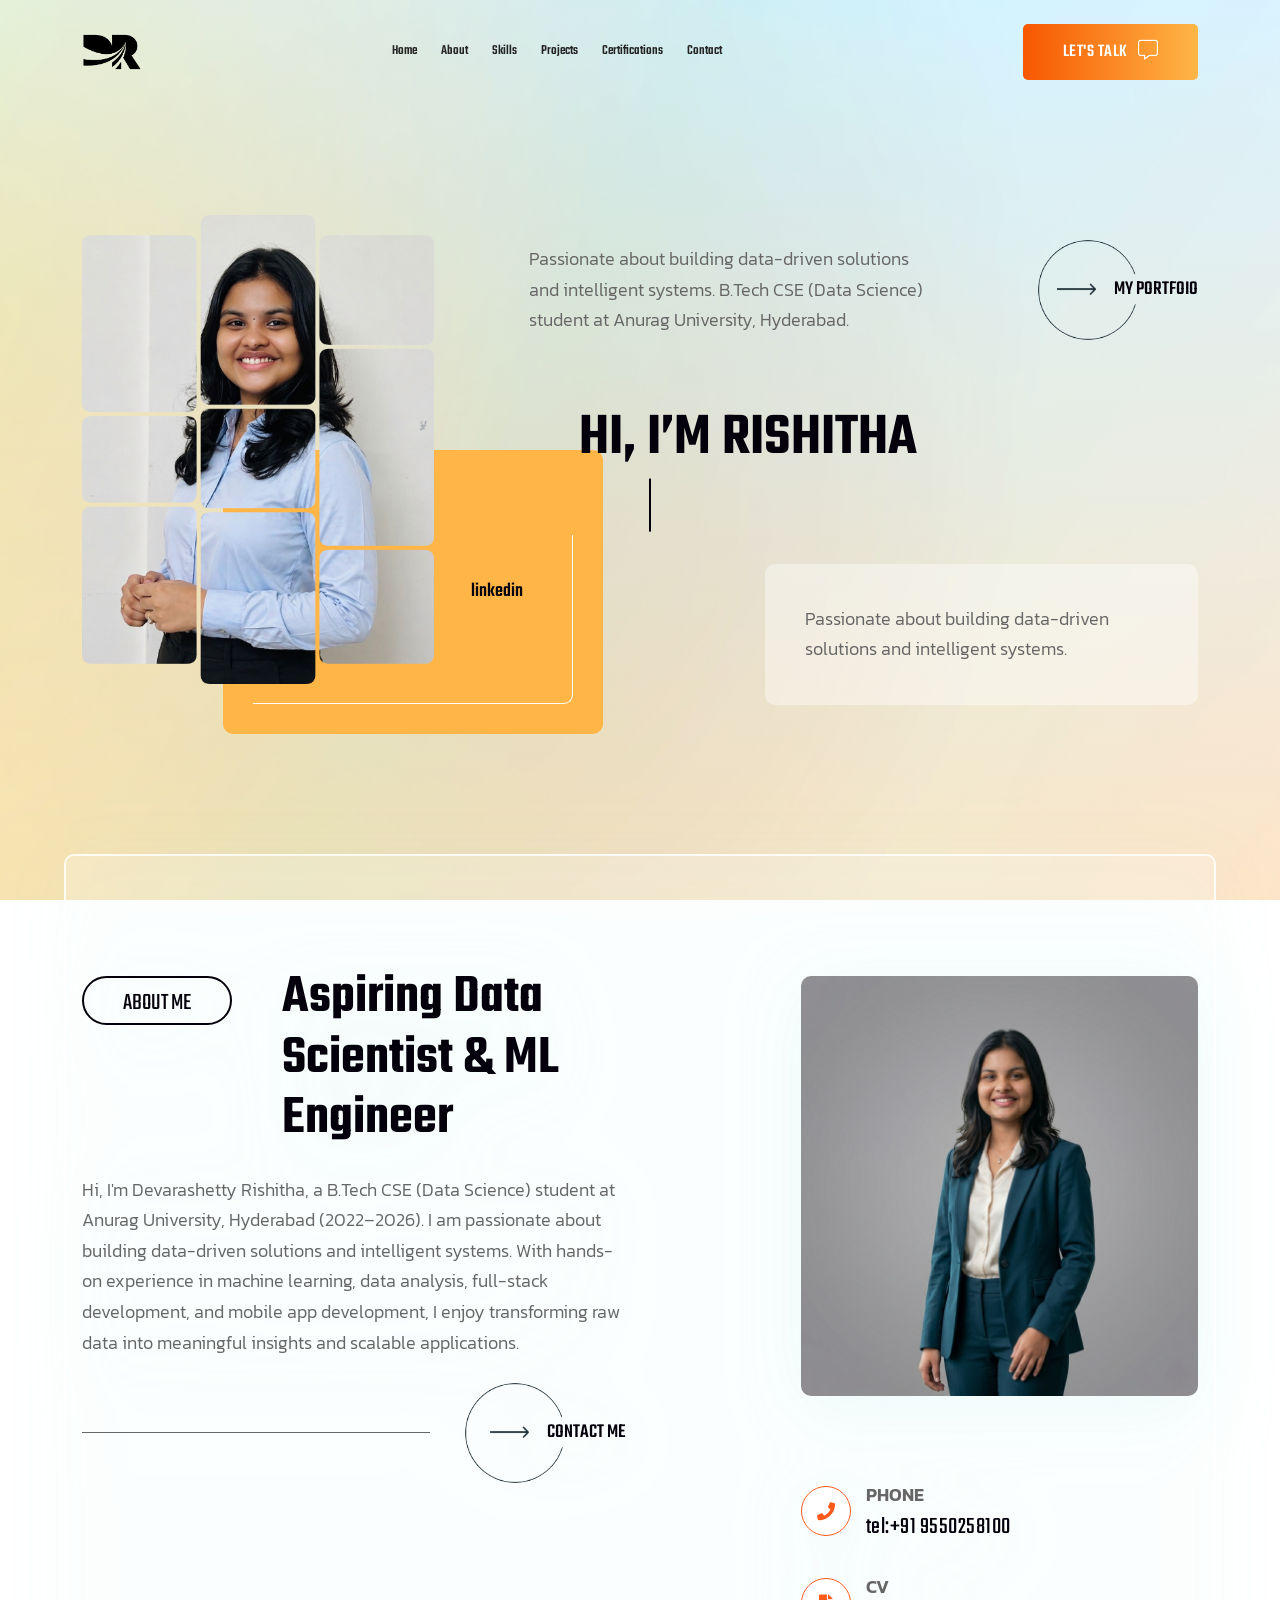
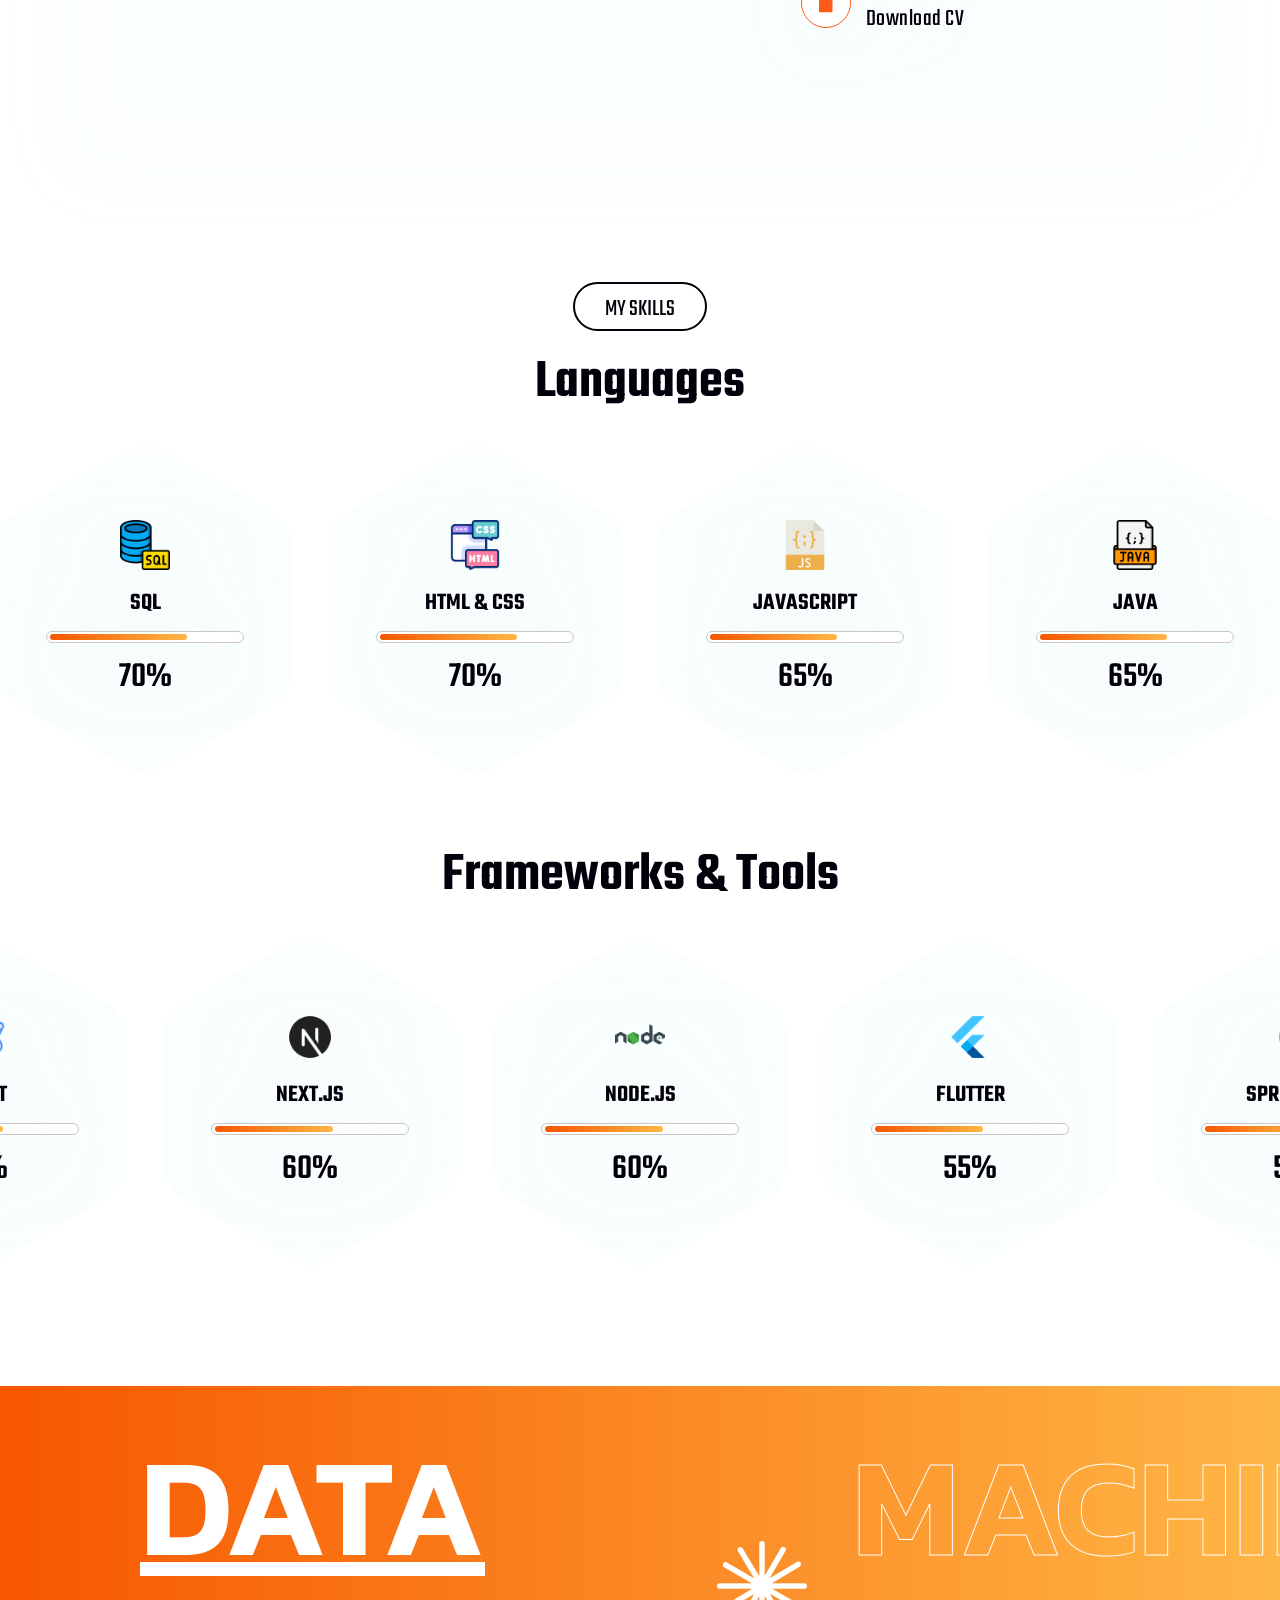
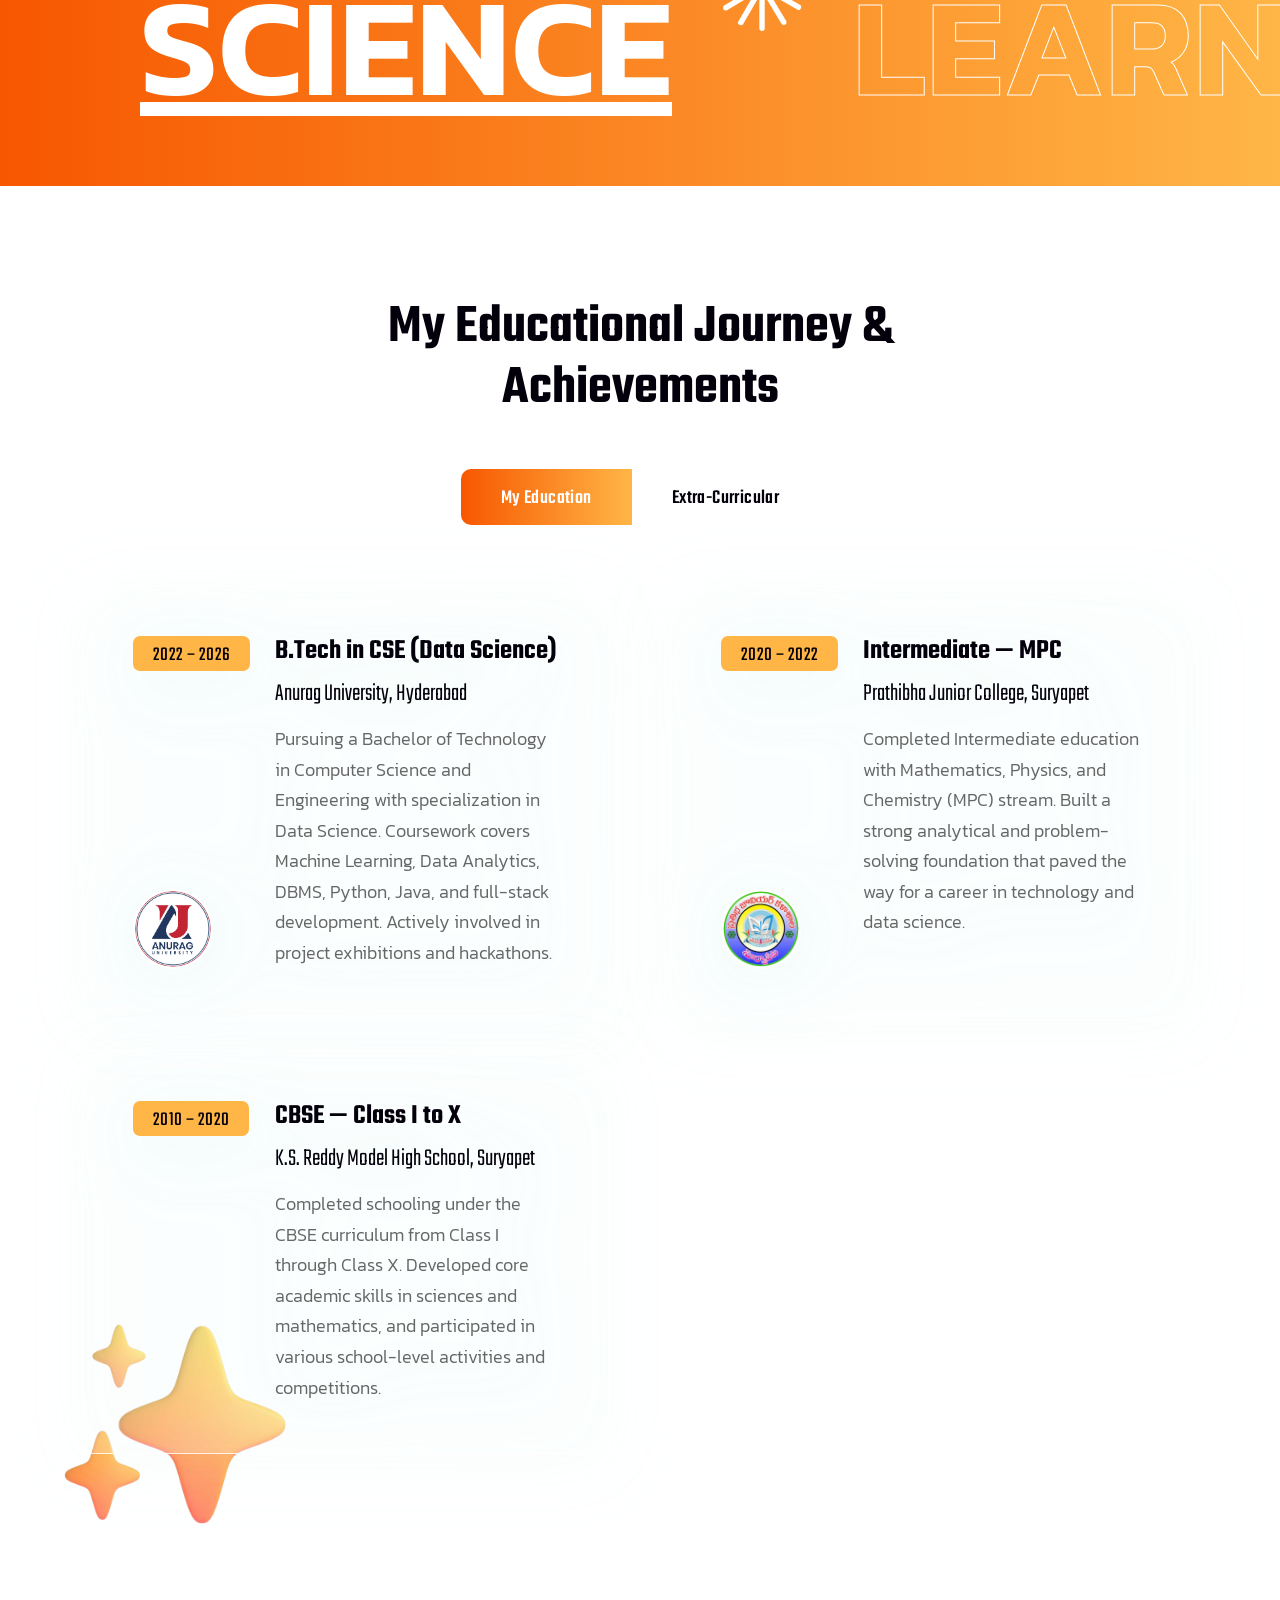
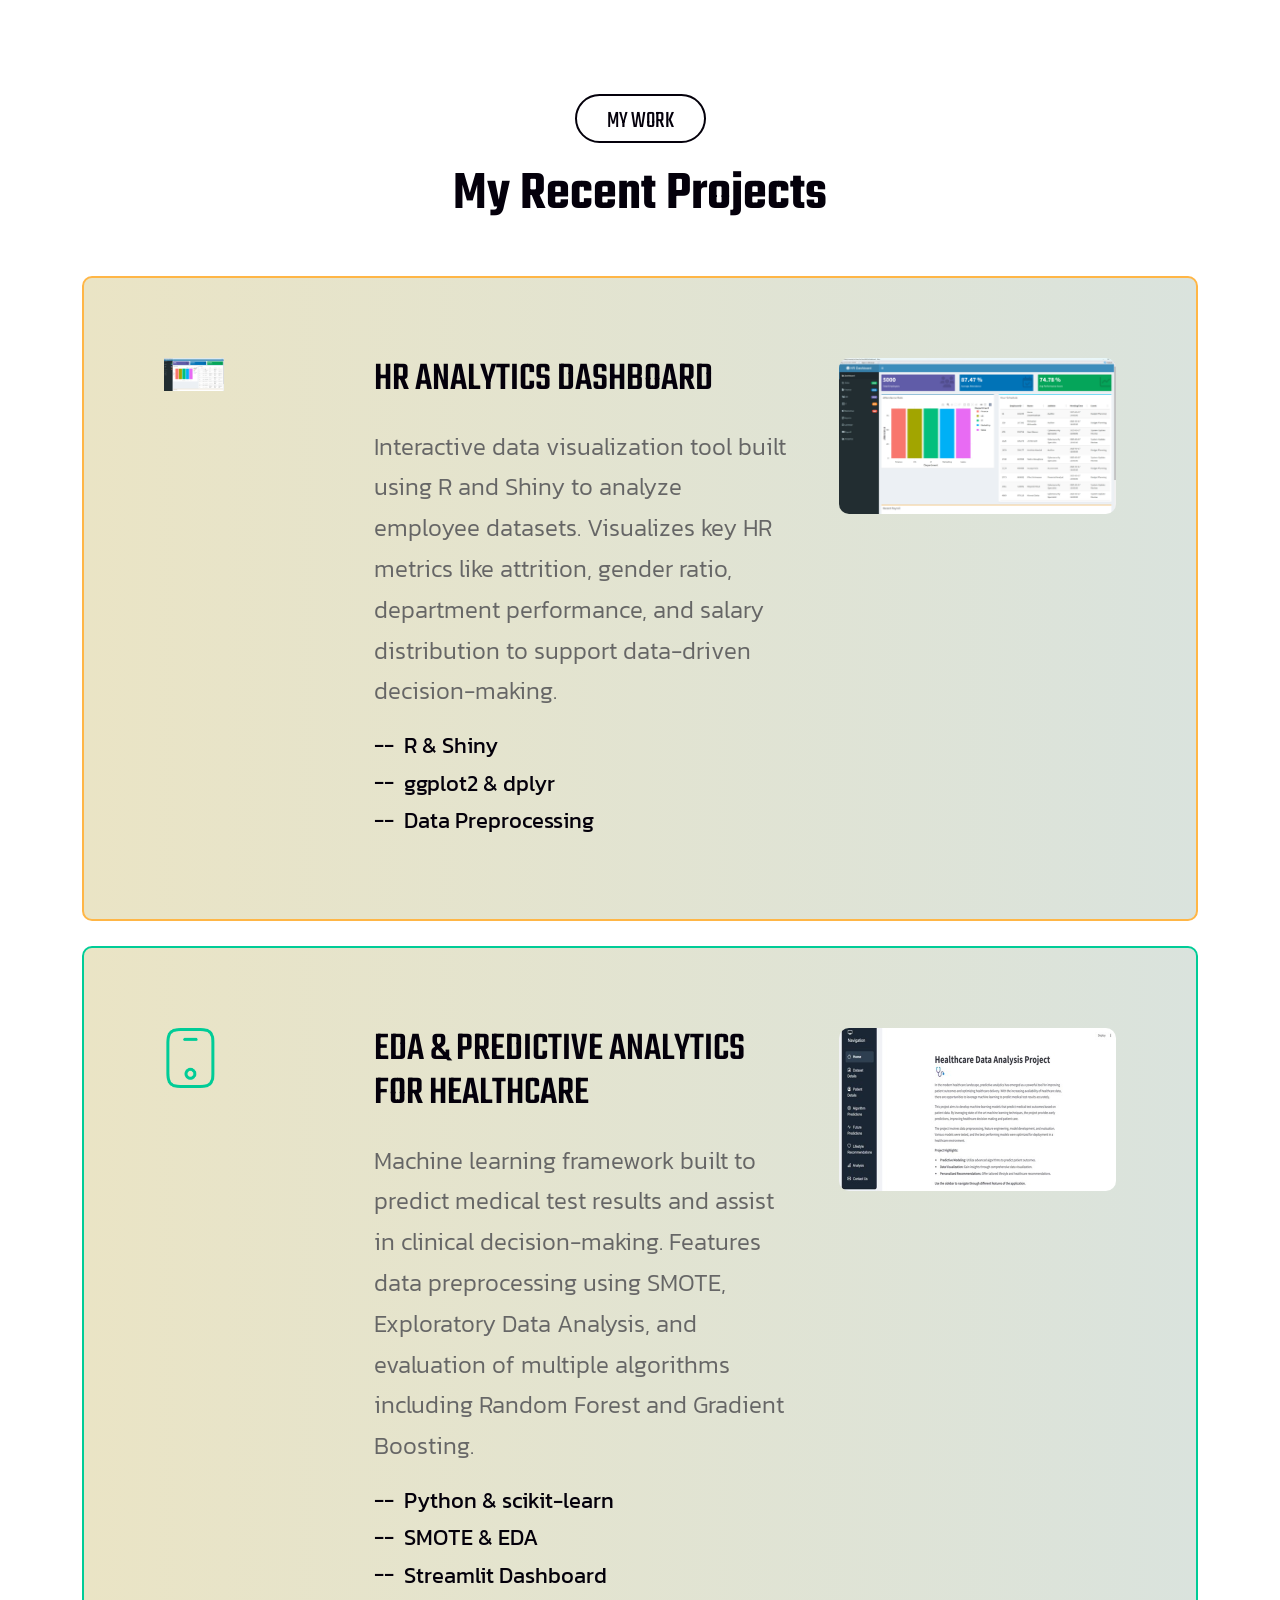
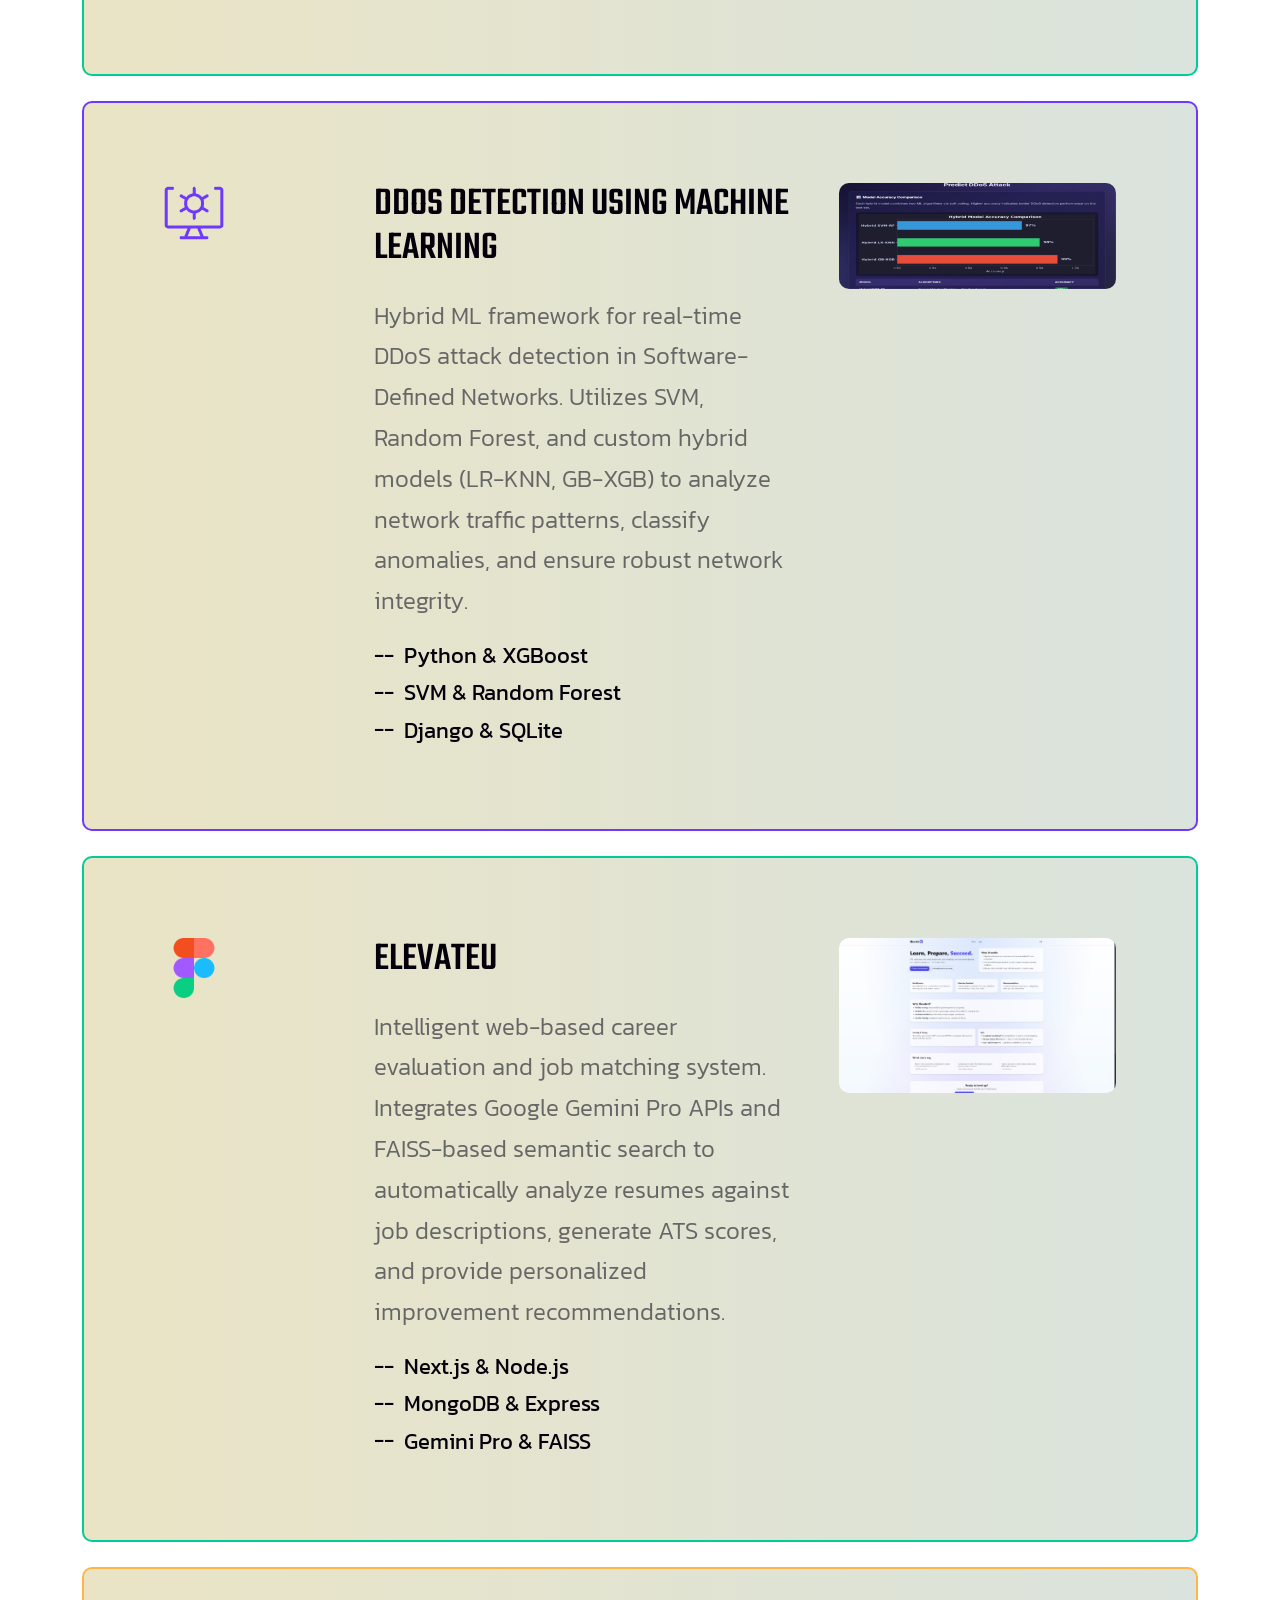
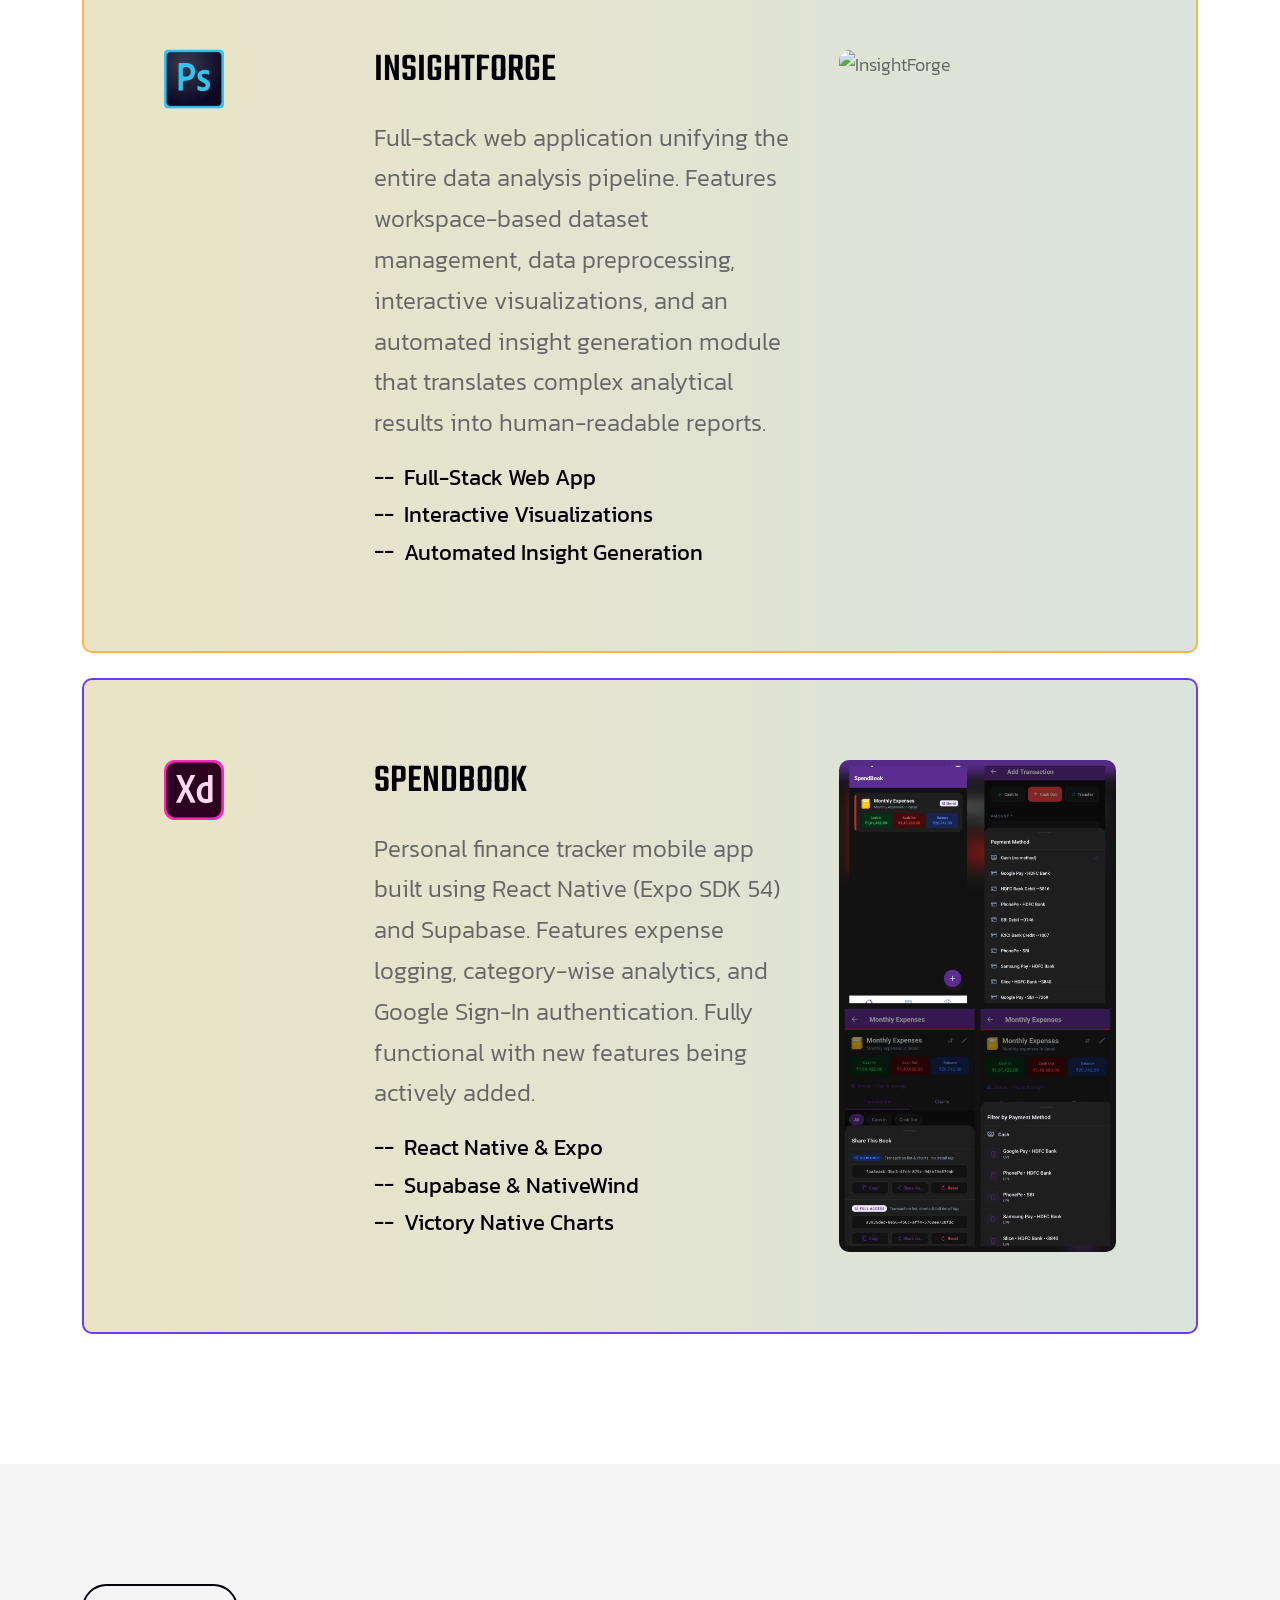
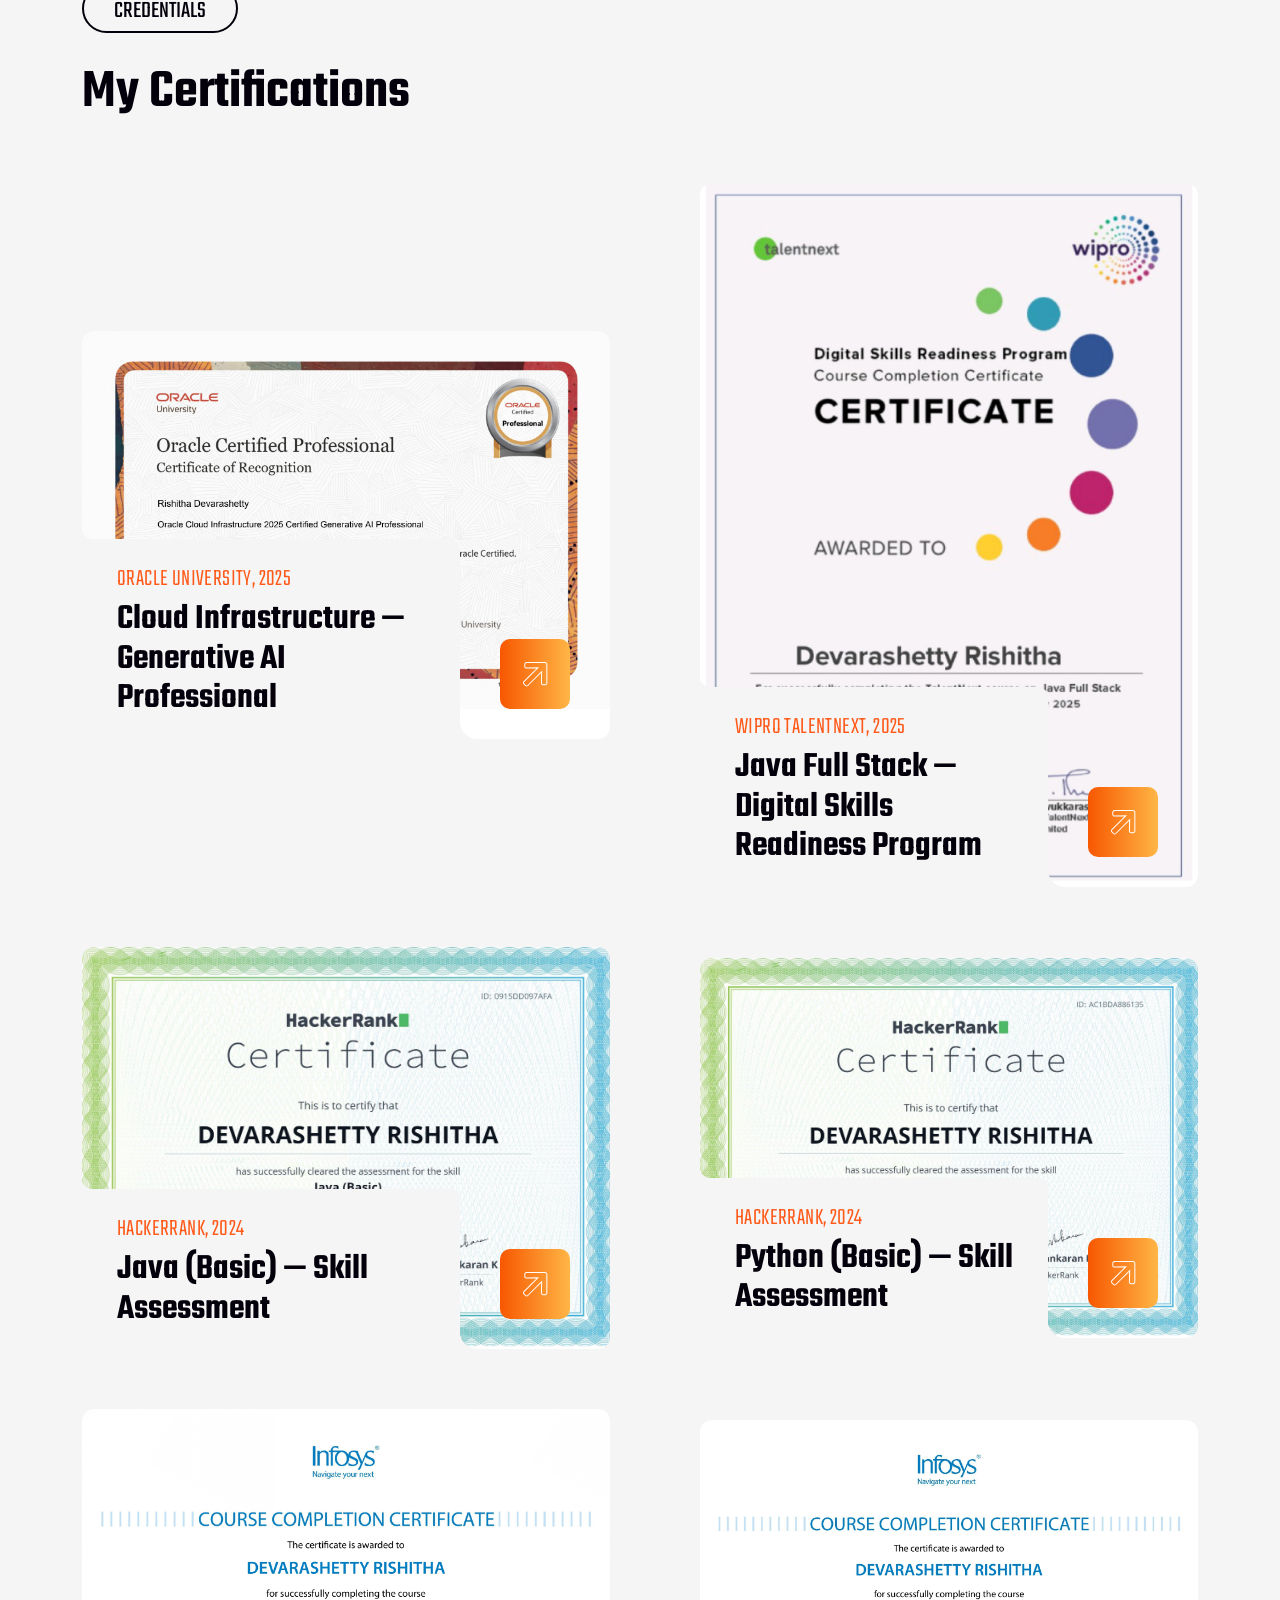
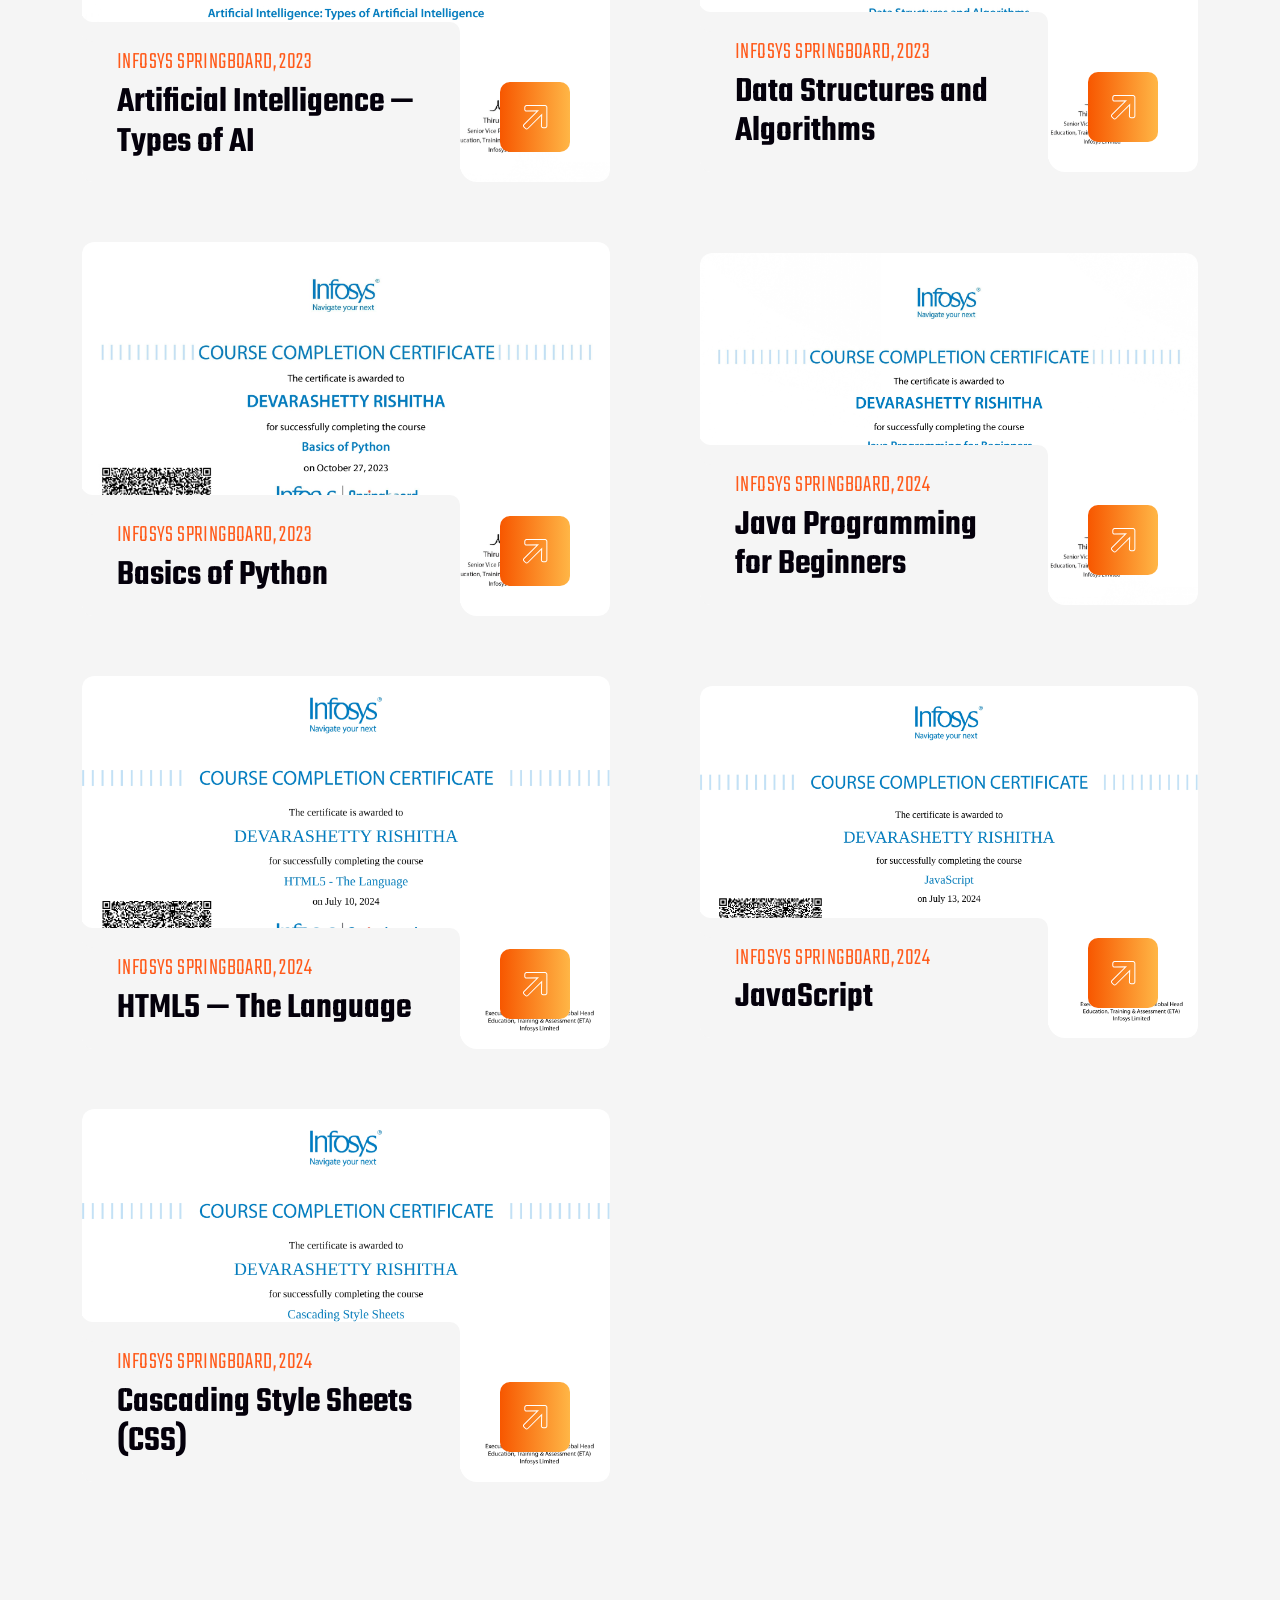
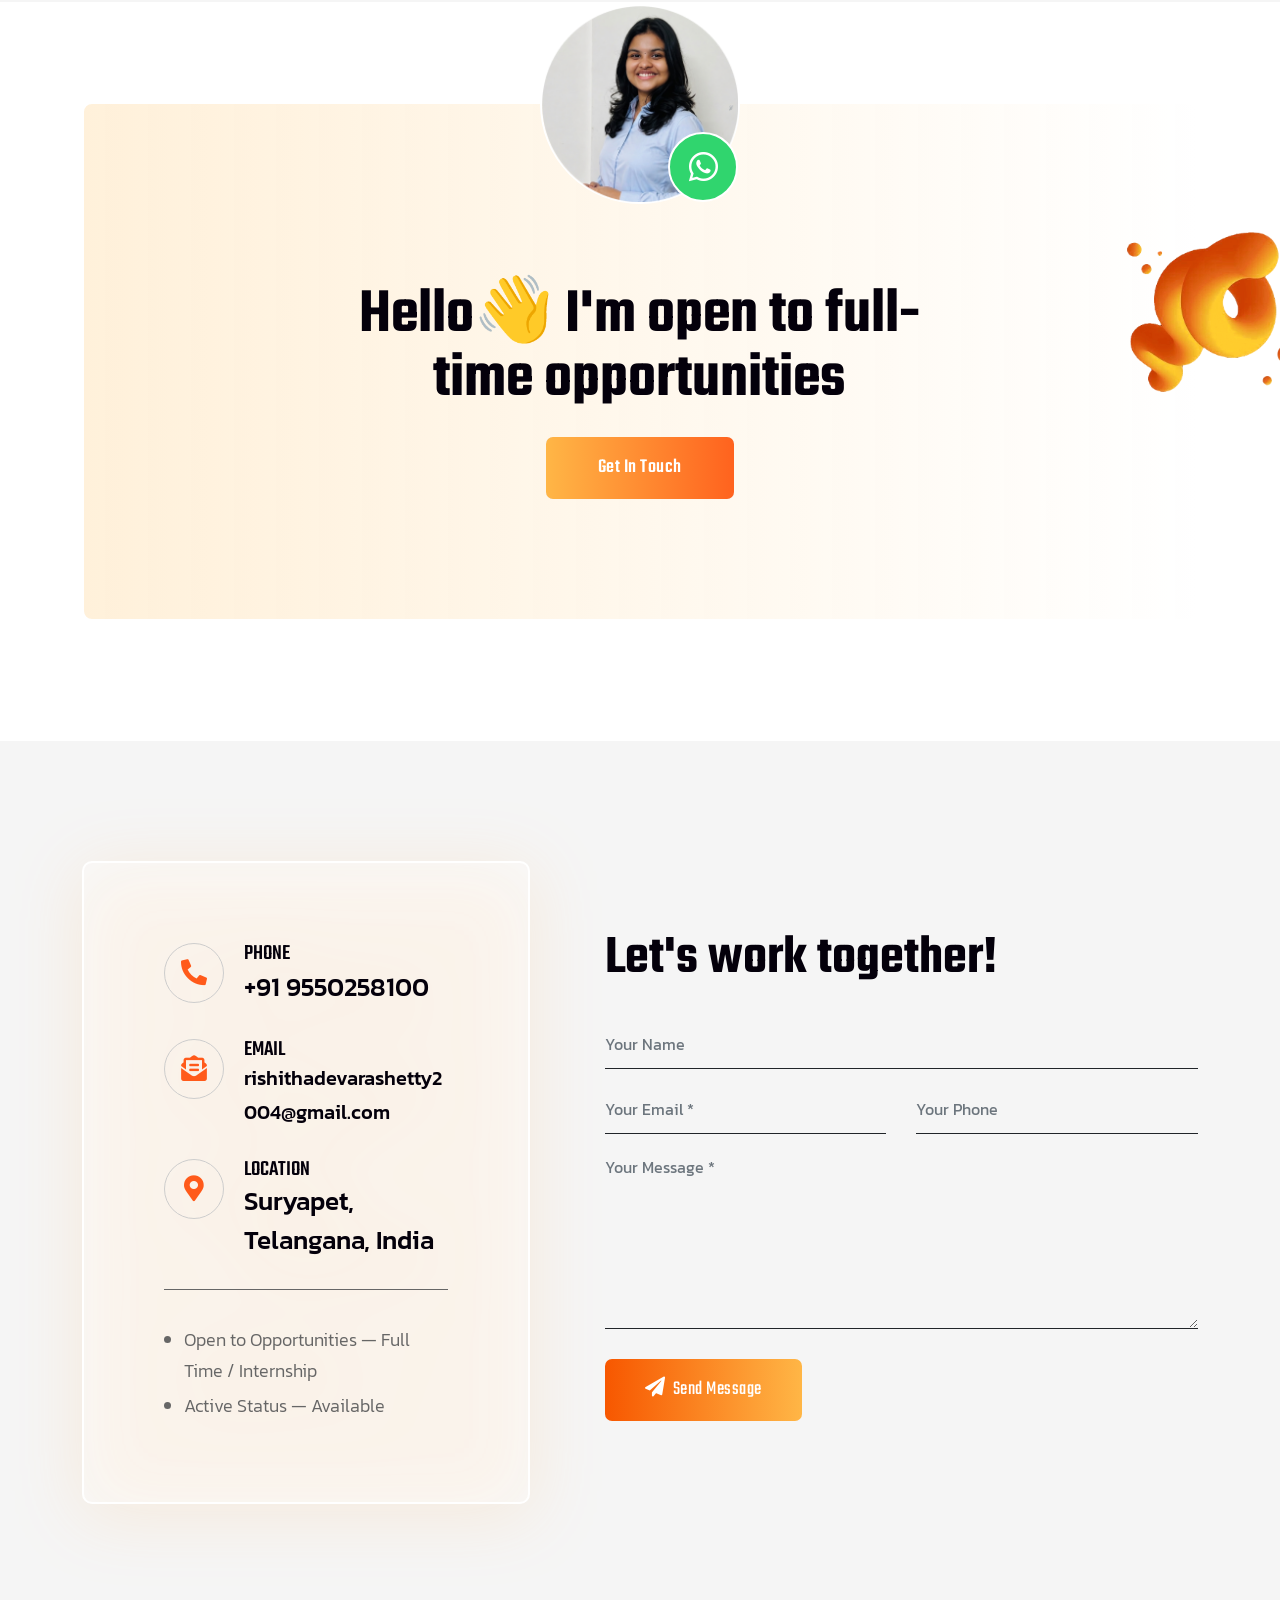
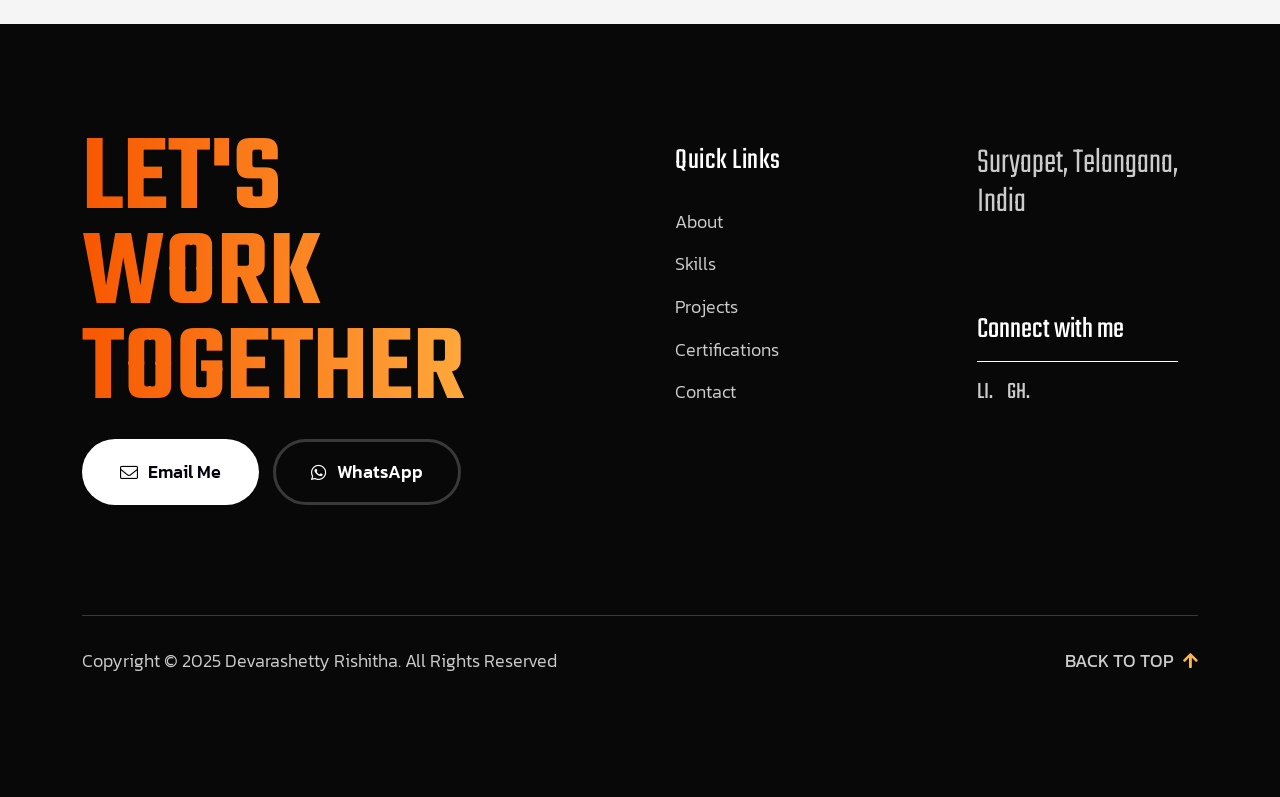
==== commit 574326e6: "Edits" ====
--- a/index.html
+++ b/index.html
@@ -226,7 +226,7 @@
                                 </div>
                                 <div class="info">
                                     <strong>CV</strong>
-                                    <a href="#">Download CV</a>
+                                    <a href="Rishitha_Resume.pdf" download>Download CV</a>
                                 </div>
                             </li>
                         </ul>
@@ -497,7 +497,7 @@
                             <li>
                                 <div class="left">
                                     <h5>2022 – 2026</h5>
-                                    <img src="assets/img/icon/graduation.png" alt="Graduation">
+                                    <img src="assets/img/icon/graduation.jpg" alt="Graduation">
                                 </div>
                                 <div class="right">
                                     <h3>B.Tech in CSE (Data Science)</h3>
@@ -512,7 +512,7 @@
                             <li>
                                 <div class="left">
                                     <h5>2020 – 2022</h5>
-                                    <img src="assets/img/icon/school.png" alt="Intermediate">
+                                    <img src="assets/img/icon/Intermediate.jpg" alt="Intermediate">
                                 </div>
                                 <div class="right">
                                     <h3>Intermediate — MPC</h3>
@@ -527,7 +527,7 @@
                             <li>
                                 <div class="left">
                                     <h5>2010 – 2020</h5>
-                                    <img src="assets/img/icon/school.png" alt="School">
+
                                 </div>
                                 <div class="right">
                                     <h3>CBSE — Class I to X</h3>
@@ -585,6 +585,165 @@
     </div>
 </div>
 <!-- End Career Area -->
+ <!-- Start Portfolio
+============================================= -->
+<div id="portfolio" class="services-style-one-area default-padding">
+    <div class="container">
+        <div class="site-heading text-center">
+            <div class="row">
+                <div class="col-lg-8 offset-lg-2">
+                    <h4 class="sub-title">My Work</h4>
+                    <h2 class="title">My Recent Projects</h2>
+                </div>
+            </div>
+        </div>
+    </div>
+    <div class="container">
+        <div class="service-style-one-box">
+            <div class="row">
+                <div class="col-lg-12">
+                    <div class="services-style-one-items">
+
+                        <!-- Project 1 -->
+                        <div class="services-style-one-item">
+                            <div class="icon">
+                                <img src="assets/img/icon/HrDash.png" alt="HR Analytics">
+                            </div>
+                            <div class="info">
+                                <h2><a href="https://github.com/ayushkumar789/Hr-Dashboard" target="_blank">HR ANALYTICS DASHBOARD</a></h2>
+                                <p>
+                                    Interactive data visualization tool built using R and Shiny to analyze employee datasets. Visualizes key HR metrics like attrition, gender ratio, department performance, and salary distribution to support data-driven decision-making.
+                                </p>
+                                <ul class="list-style-one">
+                                    <li>R & Shiny</li>
+                                    <li>ggplot2 & dplyr</li>
+                                    <li>Data Preprocessing</li>
+                                </ul>
+                            </div>
+                            <div class="thumb">
+                                <img src="assets/img/thumb/1.png" alt="HR Analytics Dashboard">
+                            </div>
+                        </div>
+                        <!-- End Project 1 -->
+
+                        <!-- Project 2 -->
+                        <div class="services-style-one-item">
+                            <div class="icon">
+                                <img src="assets/img/icon/3.png" alt="Healthcare ML">
+                            </div>
+                            <div class="info">
+                                <h2><a href="#">EDA & PREDICTIVE ANALYTICS FOR HEALTHCARE</a></h2>
+                                <p>
+                                    Machine learning framework built to predict medical test results and assist in clinical decision-making. Features data preprocessing using SMOTE, Exploratory Data Analysis, and evaluation of multiple algorithms including Random Forest and Gradient Boosting.
+                                </p>
+                                <ul class="list-style-one">
+                                    <li>Python & scikit-learn</li>
+                                    <li>SMOTE & EDA</li>
+                                    <li>Streamlit Dashboard</li>
+                                </ul>
+                            </div>
+                            <div class="thumb">
+                                <img src="assets/img/thumb/2.jpg" alt="Healthcare ML">
+                            </div>
+                        </div>
+                        <!-- End Project 2 -->
+
+                        <!-- Project 3 -->
+                        <div class="services-style-one-item">
+                            <div class="icon">
+                                <img src="assets/img/icon/4.png" alt="DDoS Detection">
+                            </div>
+                            <div class="info">
+                                <h2><a href="#">DDOS DETECTION USING MACHINE LEARNING</a></h2>
+                                <p>
+                                    Hybrid ML framework for real-time DDoS attack detection in Software-Defined Networks. Utilizes SVM, Random Forest, and custom hybrid models (LR-KNN, GB-XGB) to analyze network traffic patterns, classify anomalies, and ensure robust network integrity.
+                                </p>
+                                <ul class="list-style-one">
+                                    <li>Python & XGBoost</li>
+                                    <li>SVM & Random Forest</li>
+                                    <li>Django & SQLite</li>
+                                </ul>
+                            </div>
+                            <div class="thumb">
+                                <img src="assets/img/thumb/3.png" alt="DDoS Detection">
+                            </div>
+                        </div>
+                        <!-- End Project 3 -->
+
+
+
+                        <!-- Project 5 -->
+                        <div class="services-style-one-item">
+                            <div class="icon">
+                                <img src="assets/img/icon/6.png" alt="ElevateU">
+                            </div>
+                            <div class="info">
+                                <h2><a href="https://github.com/ayushkumar789/ElevateU" target="_blank">ELEVATEU</a></h2>
+                                <p>
+                                    Intelligent web-based career evaluation and job matching system. Integrates Google Gemini Pro APIs and FAISS-based semantic search to automatically analyze resumes against job descriptions, generate ATS scores, and provide personalized improvement recommendations.
+                                </p>
+                                <ul class="list-style-one">
+                                    <li>Next.js & Node.js</li>
+                                    <li>MongoDB & Express</li>
+                                    <li>Gemini Pro & FAISS</li>
+                                </ul>
+                            </div>
+                            <div class="thumb">
+                                <img src="assets/img/thumb/5.png" alt="ElevateU">
+                            </div>
+                        </div>
+                        <!-- End Project 5 -->
+
+                        <!-- Project 6 -->
+                        <div class="services-style-one-item">
+                            <div class="icon">
+                                <img src="assets/img/icon/7.png" alt="InsightForge">
+                            </div>
+                            <div class="info">
+                                <h2><a href="https://github.com/ayushkumar789/InsightForge" target="_blank">INSIGHTFORGE</a></h2>
+                                <p>
+                                    Full-stack web application unifying the entire data analysis pipeline. Features workspace-based dataset management, data preprocessing, interactive visualizations, and an automated insight generation module that translates complex analytical results into human-readable reports.
+                                </p>
+                                <ul class="list-style-one">
+                                    <li>Full-Stack Web App</li>
+                                    <li>Interactive Visualizations</li>
+                                    <li>Automated Insight Generation</li>
+                                </ul>
+                            </div>
+                            <div class="thumb">
+                                <img src="assets/img/thumb/6.png" alt="InsightForge">
+                            </div>
+                        </div>
+                        <!-- End Project 6 -->
+
+                                                <!-- Project 4 -->
+                        <div class="services-style-one-item">
+                            <div class="icon">
+                                <img src="assets/img/icon/5.png" alt="SpendBook">
+                            </div>
+                            <div class="info">
+                                <h2><a href="https://github.com/ayushkumar789/SpendBook" target="_blank">SPENDBOOK</a></h2>
+                                <p>
+                                    Personal finance tracker mobile app built using React Native (Expo SDK 54) and Supabase. Features expense logging, category-wise analytics, and Google Sign-In authentication. Fully functional with new features being actively added.
+                                </p>
+                                <ul class="list-style-one">
+                                    <li>React Native & Expo</li>
+                                    <li>Supabase & NativeWind</li>
+                                    <li>Victory Native Charts</li>
+                                </ul>
+                            </div>
+                            <div class="thumb">
+                                <img src="assets/img/thumb/4.jpg" alt="SpendBook">
+                            </div>
+                        </div>
+                        <!-- End Project 4 -->
+                    </div>
+                </div>
+            </div>
+        </div>
+    </div>
+</div>
+<!-- End Portfolio -->
 <!-- Start Certifications
 ============================================= -->
 <div id="certifications" class="portfolio-style-one-area default-padding bg-gray">
@@ -600,17 +759,17 @@
     </div>
     <div class="container">
         <div class="row mt--60 mt-xs--30 gutter-xl">
-
+ 
             <!-- Oracle -->
             <div class="col-lg-6 item-center">
                 <div class="portfolio-style-one wow fadeInUp">
                     <div class="item">
                         <div class="thumb-zoom">
-                            <img src="assets/img/certifications/oracle.jpg" alt="Oracle Certification">
+                            <img src="assets/img/certifications/oracle.jpg" alt="Oracle Cloud Infrastructure Generative AI Professional Certificate">
                         </div>
                         <div class="pf-item-info">
                             <div class="content-info">
-                                <span>Oracle, 2025</span>
+                                <span>Oracle University, 2025</span>
                                 <h2>Cloud Infrastructure — Generative AI Professional</h2>
                             </div>
                             <div class="button">
@@ -621,18 +780,18 @@
                 </div>
             </div>
             <!-- End Oracle -->
-
-            <!-- CISCO -->
+ 
+            <!-- Wipro TalentNext — Java Full Stack -->
             <div class="col-lg-6 item-center">
                 <div class="portfolio-style-one wow fadeInUp">
                     <div class="item">
                         <div class="thumb-zoom">
-                            <img src="assets/img/certifications/cisco.jpg" alt="CISCO Certification">
+                            <img src="assets/img/certifications/wipro_java_fullstack.jpg" alt="Wipro TalentNext Java Full Stack Certificate">
                         </div>
                         <div class="pf-item-info">
                             <div class="content-info">
-                                <span>CISCO, 2024</span>
-                                <h2>CCNA — Networking, Security & Cybersecurity Analyst Path</h2>
+                                <span>Wipro TalentNext, 2025</span>
+                                <h2>Java Full Stack — Digital Skills Readiness Program</h2>
                             </div>
                             <div class="button">
                                 <a href="#" class="pf-btn"><i class="fas fa-arrow-right"></i></a>
@@ -641,19 +800,19 @@
                     </div>
                 </div>
             </div>
-            <!-- End CISCO -->
-
-            <!-- HackerRank -->
+            <!-- End Wipro TalentNext -->
+ 
+            <!-- HackerRank — Java (Basic) -->
             <div class="col-lg-6 item-center">
                 <div class="portfolio-style-one wow fadeInUp">
                     <div class="item">
                         <div class="thumb-zoom">
-                            <img src="assets/img/certifications/hackerrank.jpg" alt="HackerRank Certification">
+                            <img src="assets/img/certifications/hr_java.jpg" alt="HackerRank Java Basic Certificate">
                         </div>
                         <div class="pf-item-info">
                             <div class="content-info">
                                 <span>HackerRank, 2024</span>
-                                <h2>Python (Basic) & SQL (Basic)</h2>
+                                <h2>Java (Basic) — Skill Assessment</h2>
                             </div>
                             <div class="button">
                                 <a href="#" class="pf-btn"><i class="fas fa-arrow-right"></i></a>
@@ -662,19 +821,40 @@
                     </div>
                 </div>
             </div>
-            <!-- End HackerRank -->
-
-            <!-- Infosys -->
+            <!-- End HackerRank Java -->
+ 
+            <!-- HackerRank — Python (Basic) -->
             <div class="col-lg-6 item-center">
                 <div class="portfolio-style-one wow fadeInUp">
                     <div class="item">
                         <div class="thumb-zoom">
-                            <img src="assets/img/certifications/infosys.jpg" alt="Infosys Certification">
+                            <img src="assets/img/certifications/hr_python.jpg" alt="HackerRank Python Basic Certificate">
+                        </div>
+                        <div class="pf-item-info">
+                            <div class="content-info">
+                                <span>HackerRank, 2024</span>
+                                <h2>Python (Basic) — Skill Assessment</h2>
+                            </div>
+                            <div class="button">
+                                <a href="#" class="pf-btn"><i class="fas fa-arrow-right"></i></a>
+                            </div>
+                        </div>
+                    </div>
+                </div>
+            </div>
+            <!-- End HackerRank Python -->
+ 
+            <!-- Infosys — AI Types -->
+            <div class="col-lg-6 item-center">
+                <div class="portfolio-style-one wow fadeInUp">
+                    <div class="item">
+                        <div class="thumb-zoom">
+                            <img src="assets/img/certifications/infosys_ai.jpg" alt="Infosys AI Types of Artificial Intelligence Certificate">
                         </div>
                         <div class="pf-item-info">
                             <div class="content-info">
                                 <span>Infosys Springboard, 2023</span>
-                                <h2>Python, SQL, Java, JS, HTML5, AI & ML, Data Science</h2>
+                                <h2>Artificial Intelligence — Types of AI</h2>
                             </div>
                             <div class="button">
                                 <a href="#" class="pf-btn"><i class="fas fa-arrow-right"></i></a>
@@ -683,8 +863,134 @@
                     </div>
                 </div>
             </div>
-            <!-- End Infosys -->
-
+            <!-- End Infosys AI -->
+ 
+            <!-- Infosys — DSA -->
+            <div class="col-lg-6 item-center">
+                <div class="portfolio-style-one wow fadeInUp">
+                    <div class="item">
+                        <div class="thumb-zoom">
+                            <img src="assets/img/certifications/infosys_dsa.jpg" alt="Infosys Data Structures and Algorithms Certificate">
+                        </div>
+                        <div class="pf-item-info">
+                            <div class="content-info">
+                                <span>Infosys Springboard, 2023</span>
+                                <h2>Data Structures and Algorithms</h2>
+                            </div>
+                            <div class="button">
+                                <a href="#" class="pf-btn"><i class="fas fa-arrow-right"></i></a>
+                            </div>
+                        </div>
+                    </div>
+                </div>
+            </div>
+            <!-- End Infosys DSA -->
+ 
+            <!-- Infosys — Python -->
+            <div class="col-lg-6 item-center">
+                <div class="portfolio-style-one wow fadeInUp">
+                    <div class="item">
+                        <div class="thumb-zoom">
+                            <img src="assets/img/certifications/infosys_python.jpg" alt="Infosys Basics of Python Certificate">
+                        </div>
+                        <div class="pf-item-info">
+                            <div class="content-info">
+                                <span>Infosys Springboard, 2023</span>
+                                <h2>Basics of Python</h2>
+                            </div>
+                            <div class="button">
+                                <a href="#" class="pf-btn"><i class="fas fa-arrow-right"></i></a>
+                            </div>
+                        </div>
+                    </div>
+                </div>
+            </div>
+            <!-- End Infosys Python -->
+ 
+            <!-- Infosys — Java -->
+            <div class="col-lg-6 item-center">
+                <div class="portfolio-style-one wow fadeInUp">
+                    <div class="item">
+                        <div class="thumb-zoom">
+                            <img src="assets/img/certifications/infosys_java.jpg" alt="Infosys Java Programming for Beginners Certificate">
+                        </div>
+                        <div class="pf-item-info">
+                            <div class="content-info">
+                                <span>Infosys Springboard, 2024</span>
+                                <h2>Java Programming for Beginners</h2>
+                            </div>
+                            <div class="button">
+                                <a href="#" class="pf-btn"><i class="fas fa-arrow-right"></i></a>
+                            </div>
+                        </div>
+                    </div>
+                </div>
+            </div>
+            <!-- End Infosys Java -->
+ 
+            <!-- Infosys — HTML5 -->
+            <div class="col-lg-6 item-center">
+                <div class="portfolio-style-one wow fadeInUp">
+                    <div class="item">
+                        <div class="thumb-zoom">
+                            <img src="assets/img/certifications/infosys_html5.jpg" alt="Infosys HTML5 Certificate">
+                        </div>
+                        <div class="pf-item-info">
+                            <div class="content-info">
+                                <span>Infosys Springboard, 2024</span>
+                                <h2>HTML5 — The Language</h2>
+                            </div>
+                            <div class="button">
+                                <a href="#" class="pf-btn"><i class="fas fa-arrow-right"></i></a>
+                            </div>
+                        </div>
+                    </div>
+                </div>
+            </div>
+            <!-- End Infosys HTML5 -->
+ 
+            <!-- Infosys — JavaScript -->
+            <div class="col-lg-6 item-center">
+                <div class="portfolio-style-one wow fadeInUp">
+                    <div class="item">
+                        <div class="thumb-zoom">
+                            <img src="assets/img/certifications/infosys_js.jpg" alt="Infosys JavaScript Certificate">
+                        </div>
+                        <div class="pf-item-info">
+                            <div class="content-info">
+                                <span>Infosys Springboard, 2024</span>
+                                <h2>JavaScript</h2>
+                            </div>
+                            <div class="button">
+                                <a href="#" class="pf-btn"><i class="fas fa-arrow-right"></i></a>
+                            </div>
+                        </div>
+                    </div>
+                </div>
+            </div>
+            <!-- End Infosys JavaScript -->
+ 
+            <!-- Infosys — CSS -->
+            <div class="col-lg-6 item-center">
+                <div class="portfolio-style-one wow fadeInUp">
+                    <div class="item">
+                        <div class="thumb-zoom">
+                            <img src="assets/img/certifications/infosys_css.jpg" alt="Infosys Cascading Style Sheets Certificate">
+                        </div>
+                        <div class="pf-item-info">
+                            <div class="content-info">
+                                <span>Infosys Springboard, 2024</span>
+                                <h2>Cascading Style Sheets (CSS)</h2>
+                            </div>
+                            <div class="button">
+                                <a href="#" class="pf-btn"><i class="fas fa-arrow-right"></i></a>
+                            </div>
+                        </div>
+                    </div>
+                </div>
+            </div>
+            <!-- End Infosys CSS -->
+ 
         </div>
     </div>
 </div>
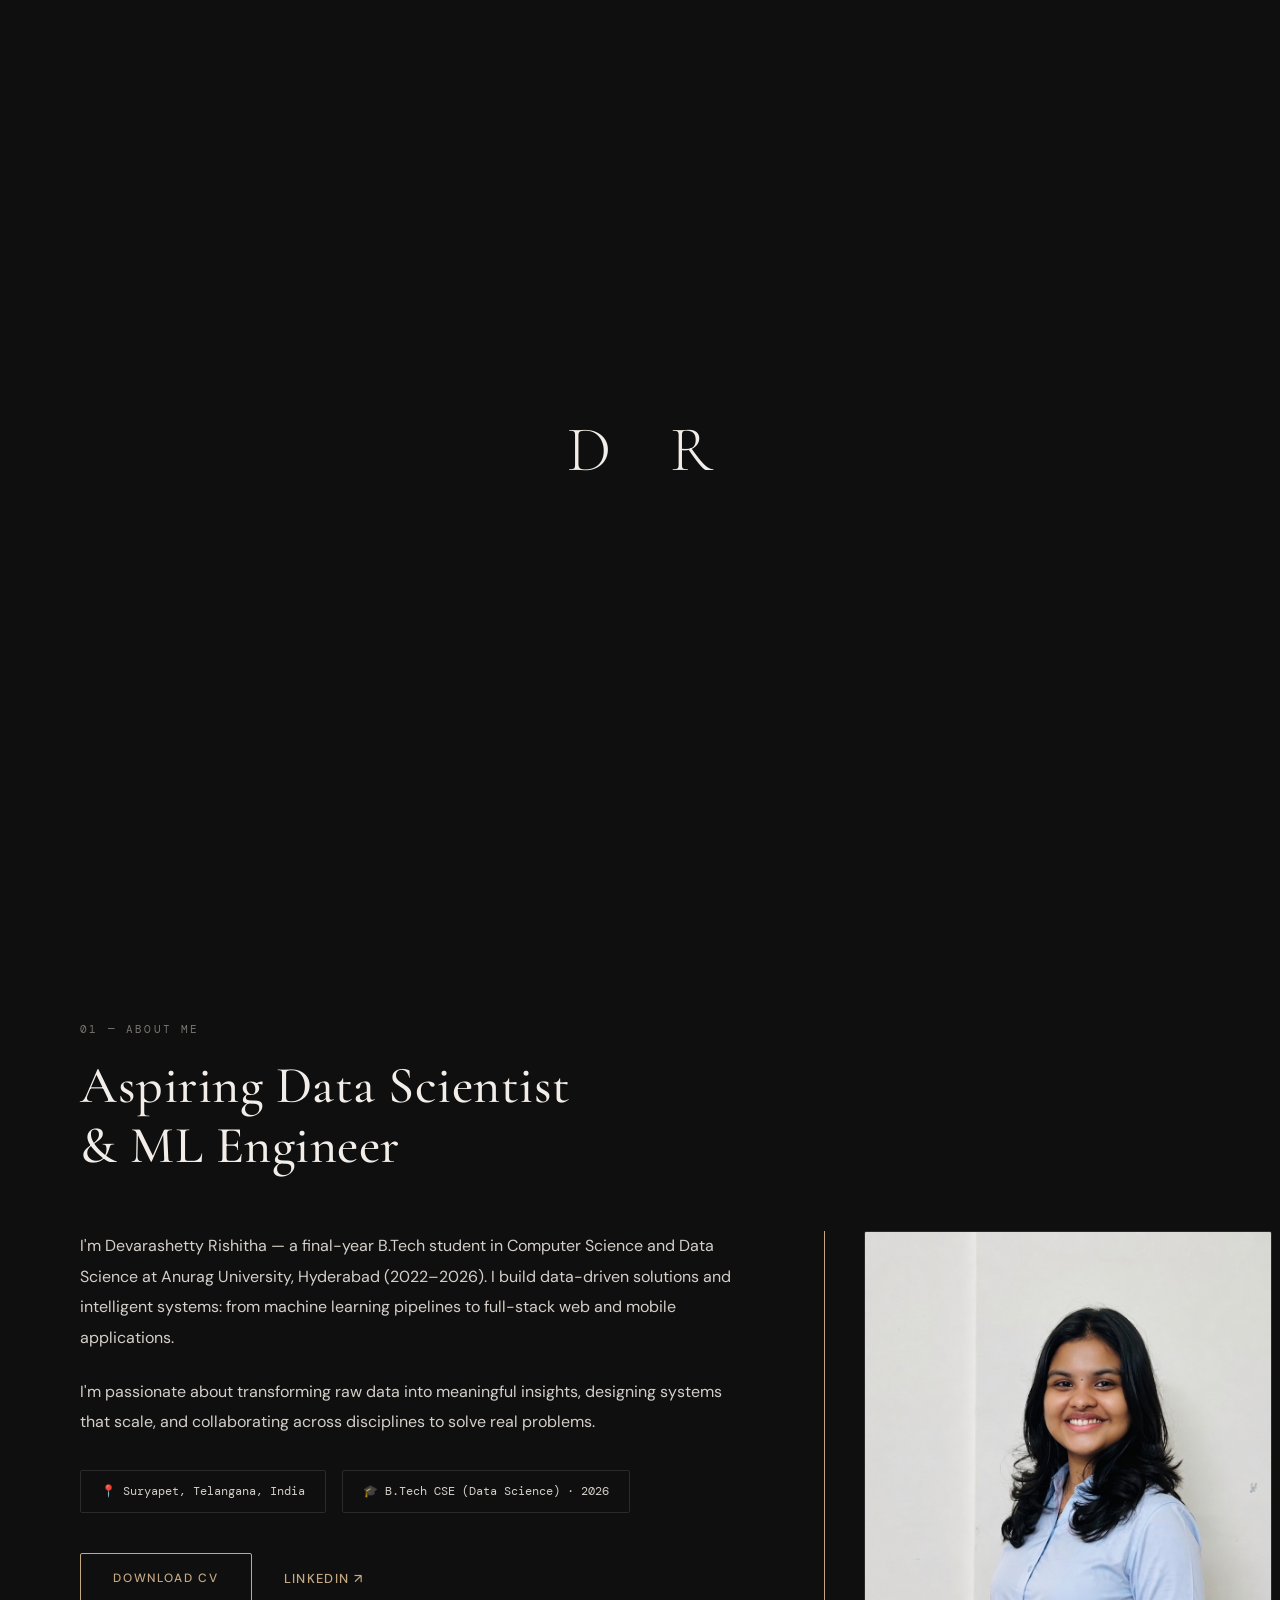
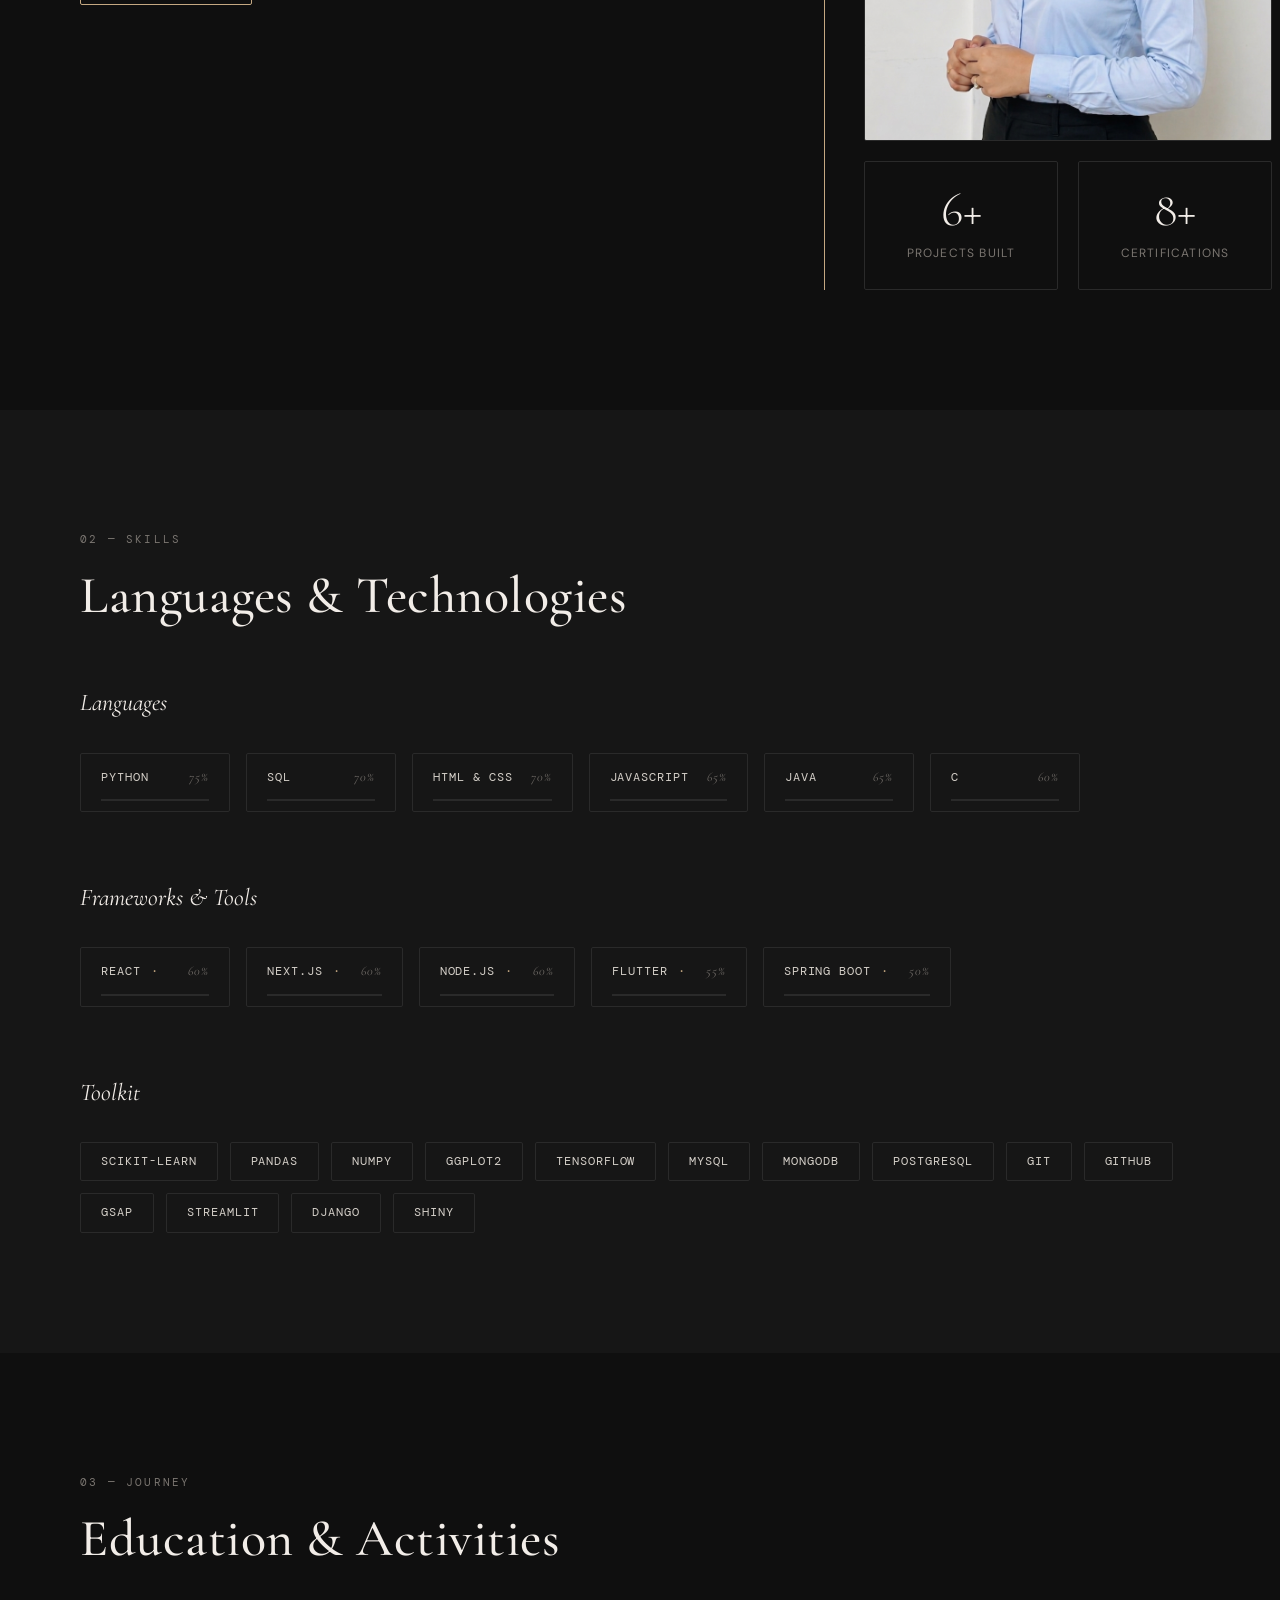
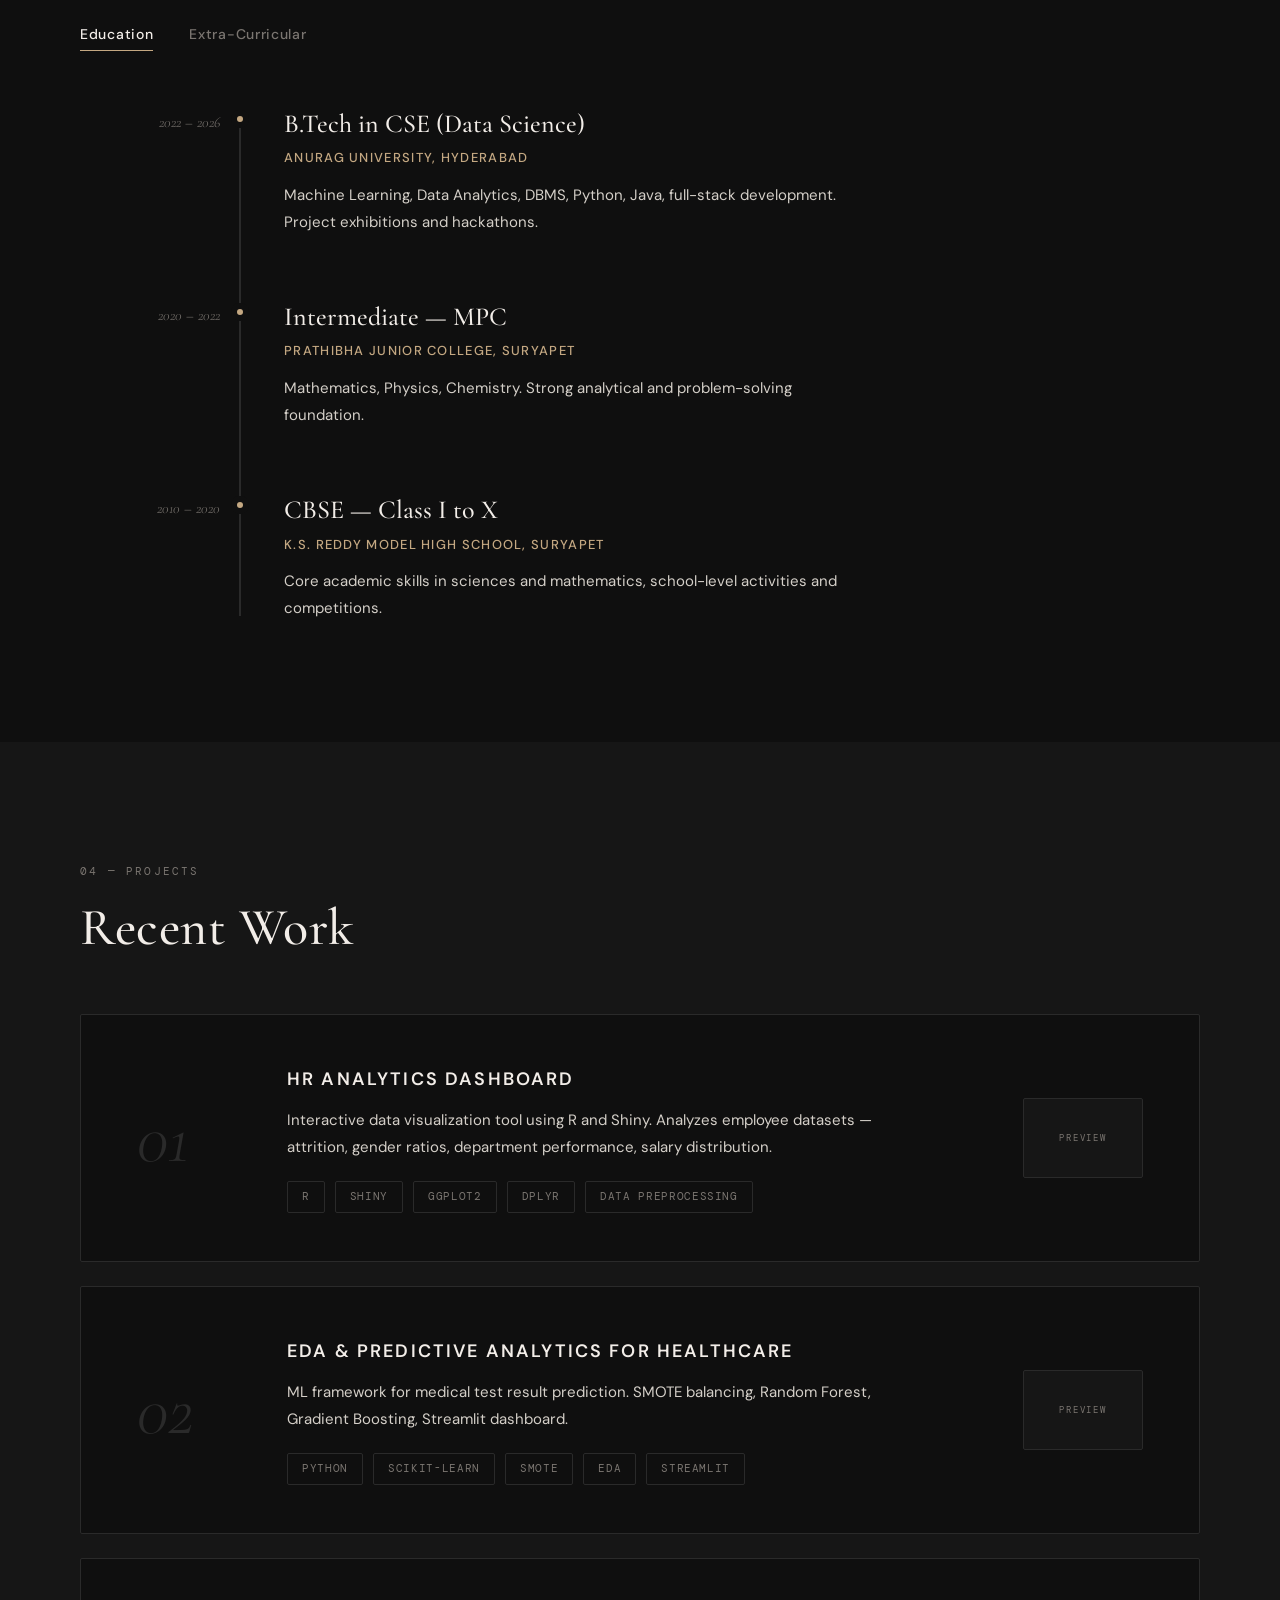
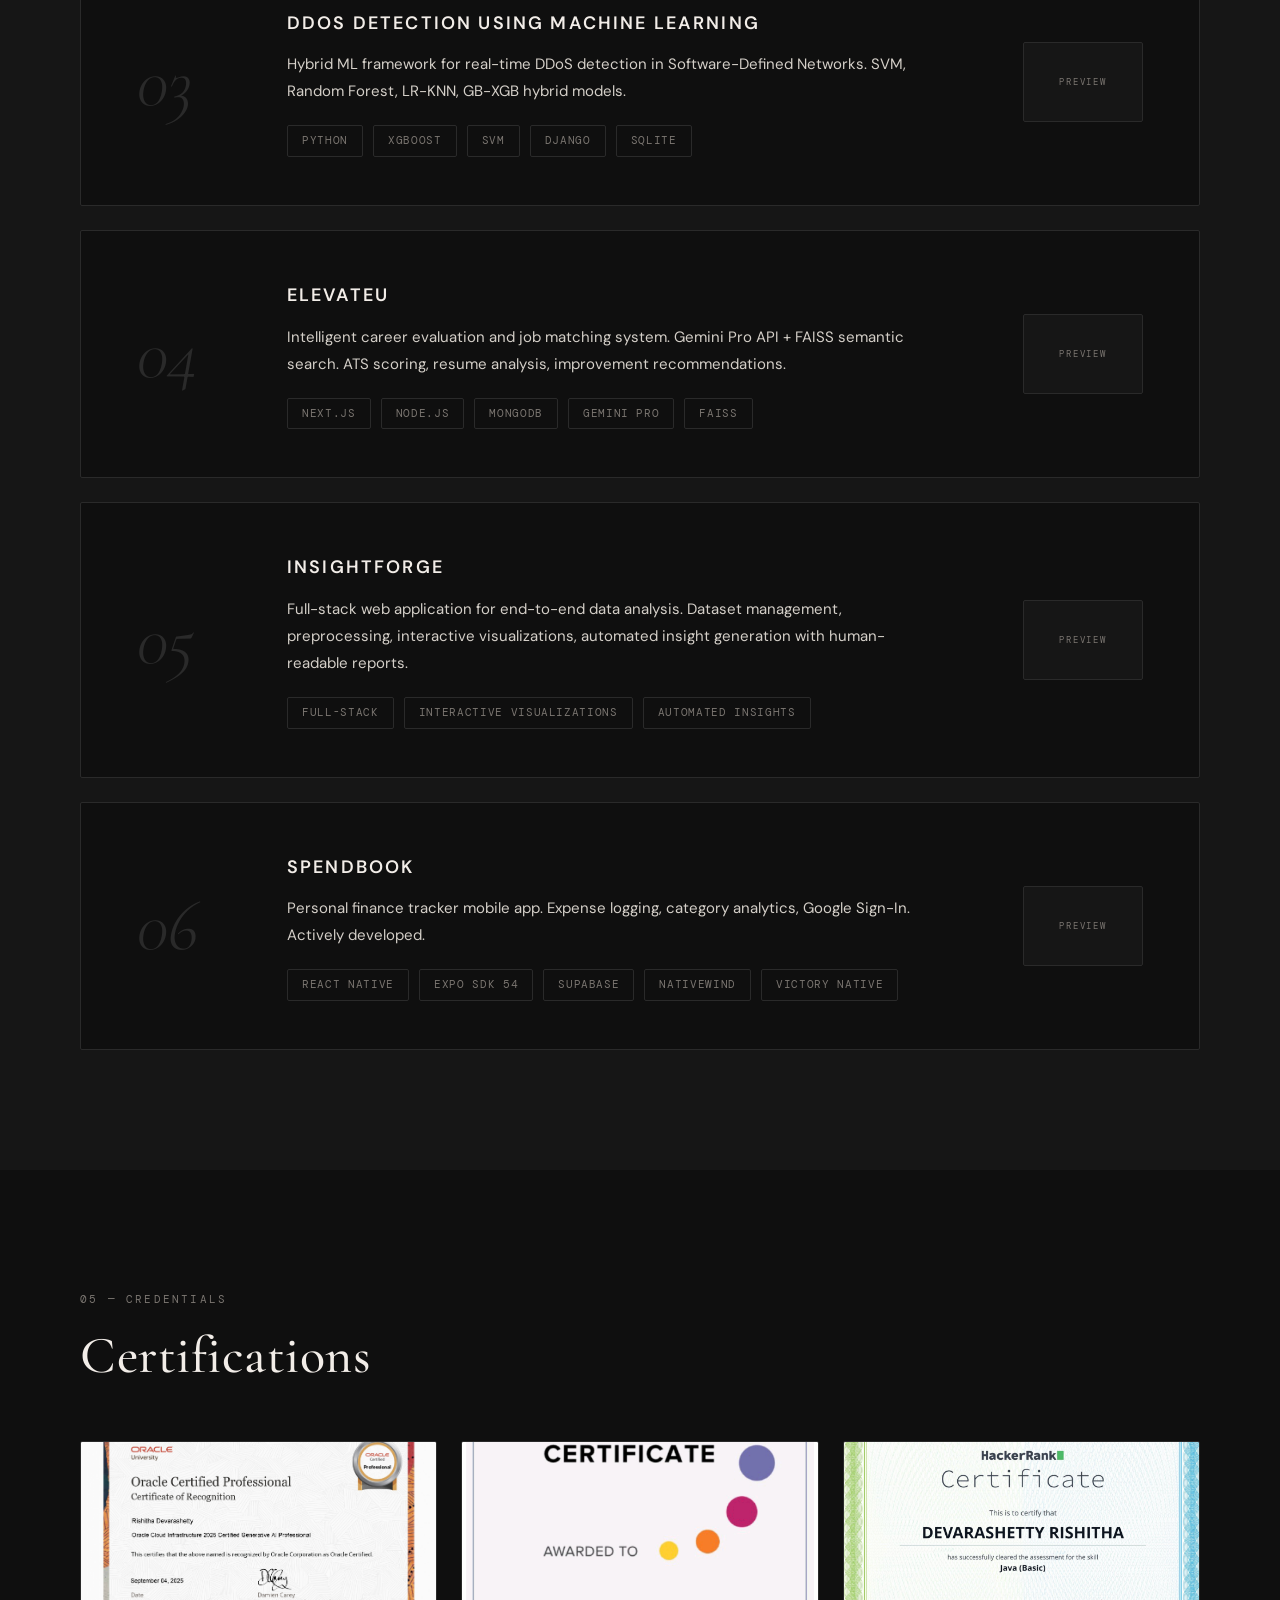
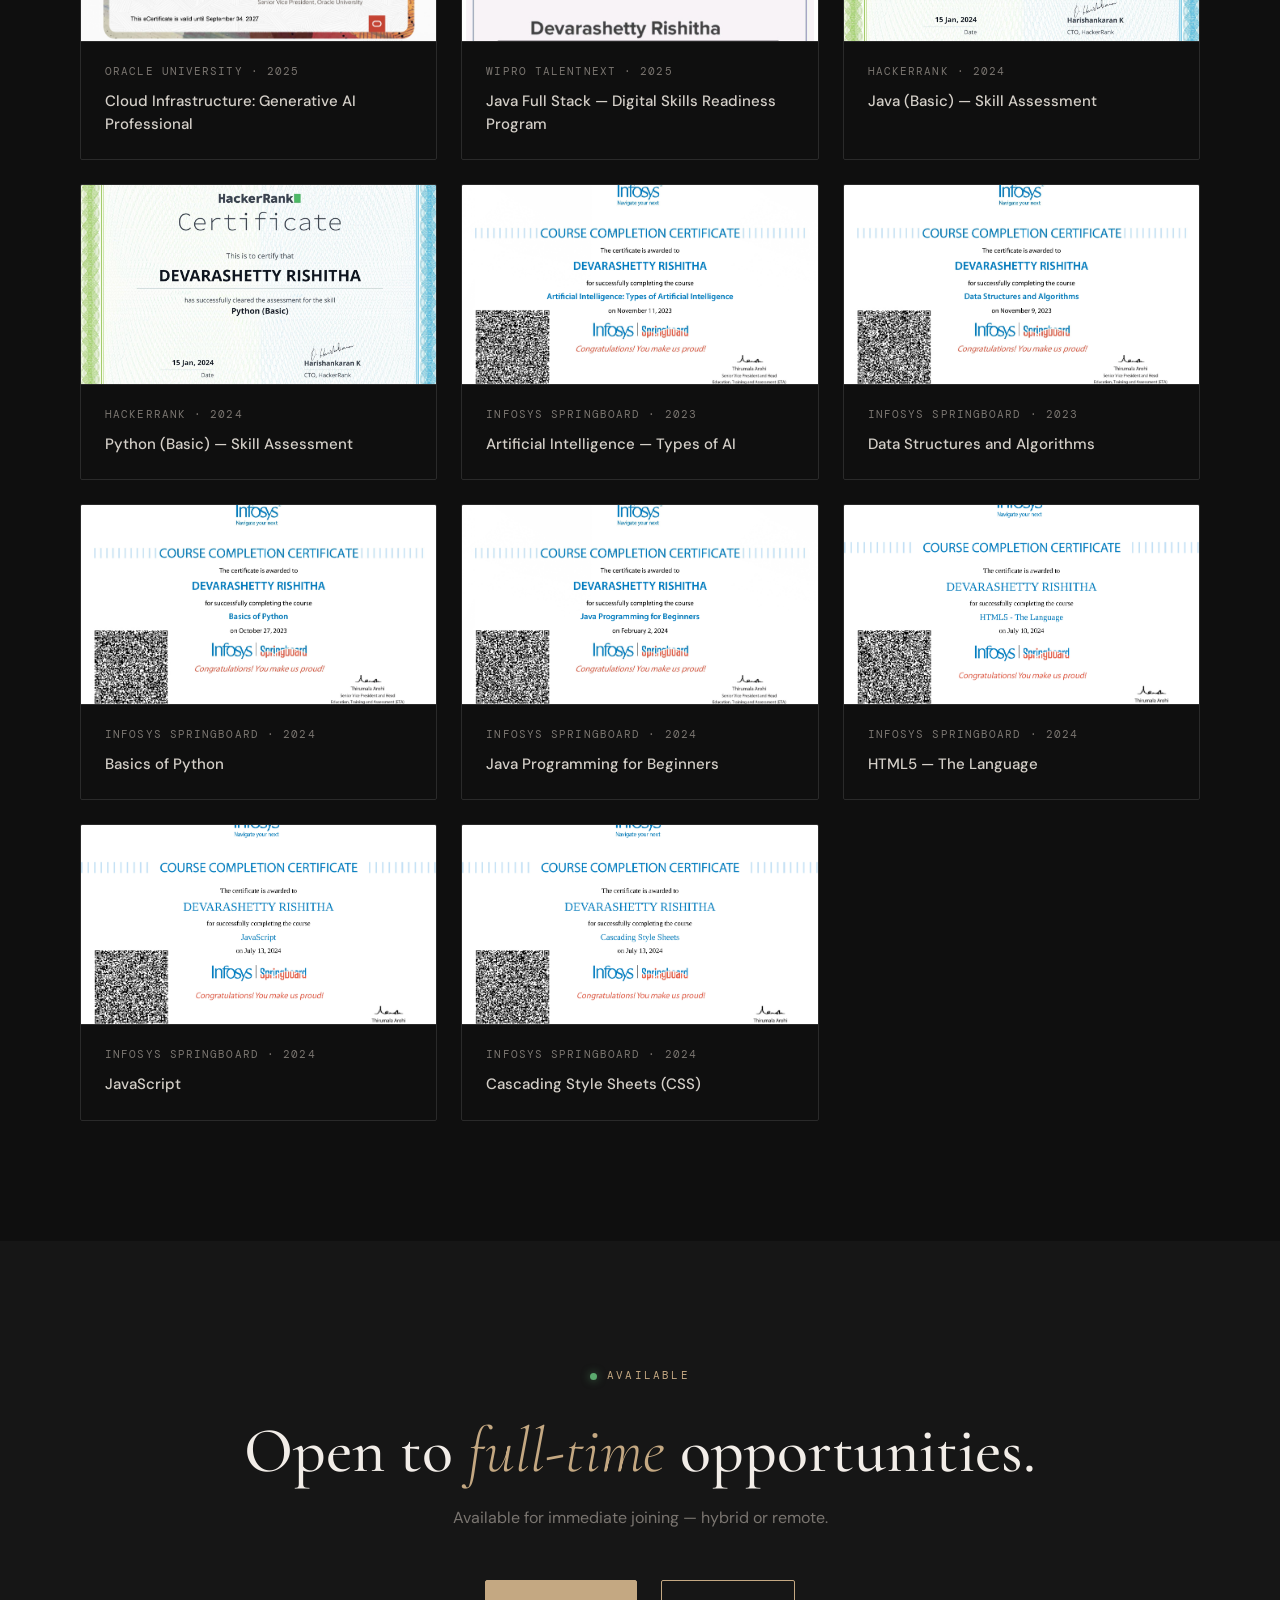
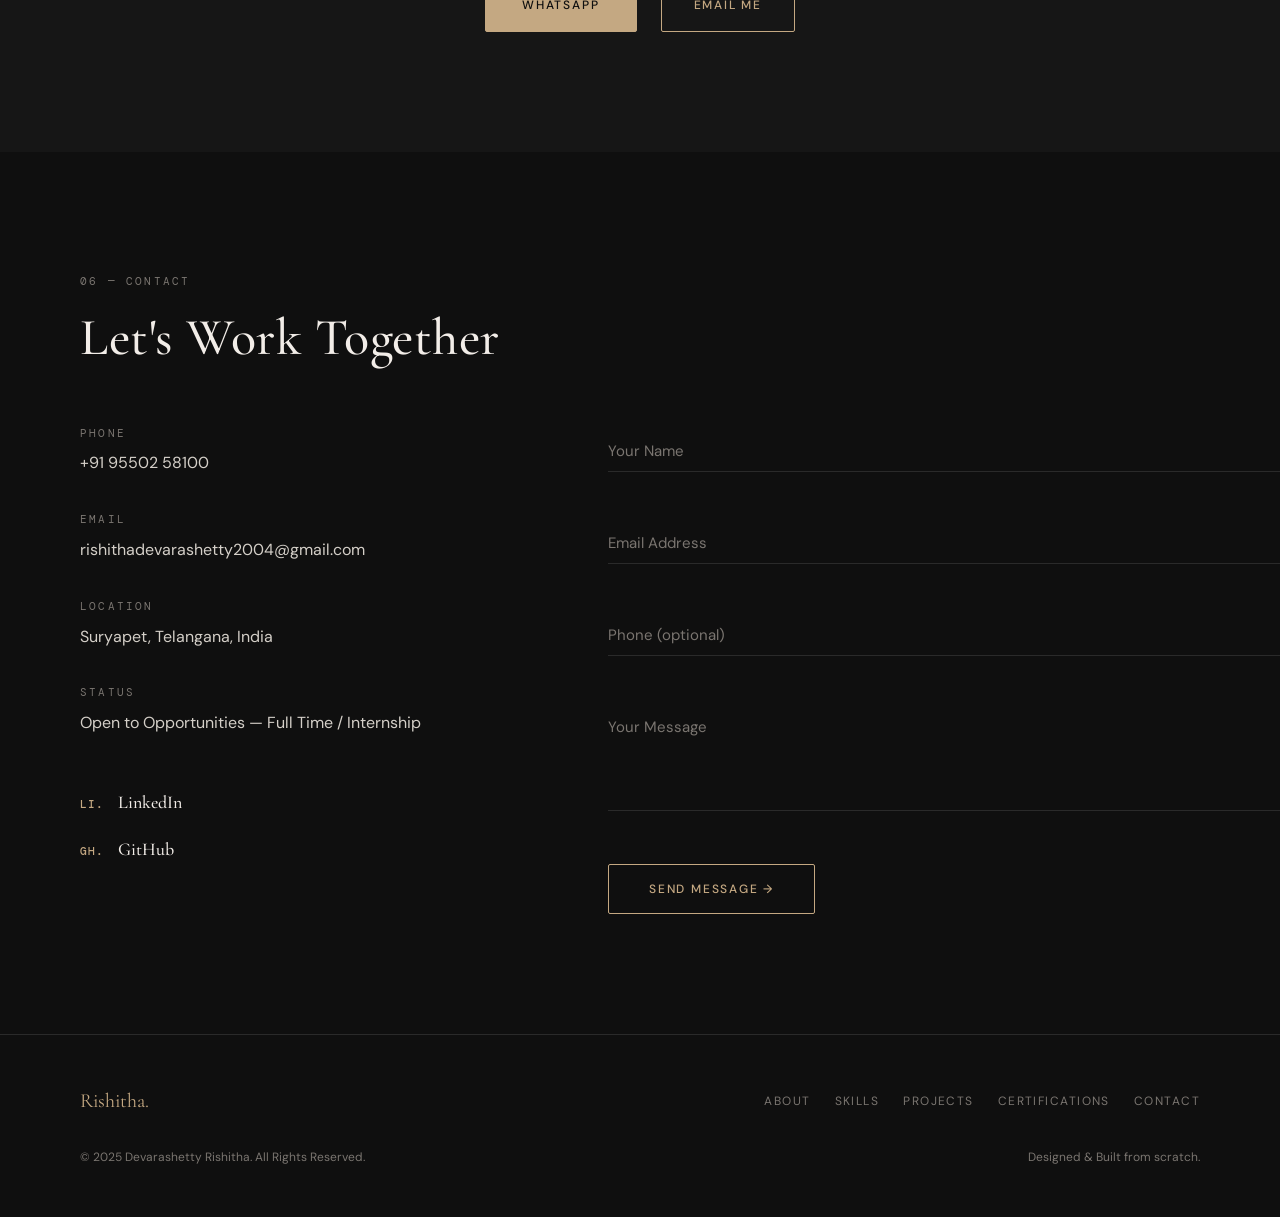
==== commit 1a28c1fd: "Rename rishitha-portfolio.html to index.html" ====
--- a/index.html
+++ b/index.html
@@ -1,1198 +1,1436 @@
 <!DOCTYPE html>
 <html lang="en">
-
 <head>
-    <!-- ========== Meta Tags ========== -->
-    <meta charset="utf-8">
-    <meta http-equiv="X-UA-Compatible" content="IE=edge">
-    <meta name="viewport" content="width=device-width, initial-scale=1">
-    <meta name="description" content="Xorim - Personal Portfolio Template">
-
-    <!-- ========== Page Title ========== -->
-    <title>Devarashetty Rishitha - Portfolio</title>
-
-    <!-- ========== Favicon Icon ========== -->
-    <link rel="shortcut icon" href="assets/img/favicon.png" type="image/x-icon">
-
-    <!-- ========== Start Stylesheet ========== -->
-    <link href="assets/css/bootstrap.min.css" rel="stylesheet">
-    <link href="assets/css/font-awesome.min.css" rel="stylesheet">
-    <link href="assets/css/magnific-popup.css" rel="stylesheet">
-    <link href="assets/css/swiper-bundle.min.css" rel="stylesheet">
-    <link href="assets/css/animate.min.css" rel="stylesheet">
-    <link href="assets/css/validnavs.css" rel="stylesheet">
-    <link href="assets/css/helper.css" rel="stylesheet">
-    <link href="assets/css/unit-test.css" rel="stylesheet">
-    <link href="assets/css/style.css" rel="stylesheet">
-    <link href="style.css" rel="stylesheet">
-    <!-- ========== End Stylesheet ========== -->
-
-
-
+<meta charset="UTF-8">
+<meta name="viewport" content="width=device-width, initial-scale=1.0">
+<title>Devarashetty Rishitha — Data Science & ML Engineer</title>
+<meta name="description" content="Devarashetty Rishitha — Data Science & ML Engineer. Portfolio of projects, certifications, and work.">
+<style>
+@import url('https://fonts.googleapis.com/css2?family=Cormorant+Garamond:ital,wght@0,300;0,400;0,500;0,600;1,300;1,400&family=DM+Sans:wght@300;400;500;600&family=DM+Mono:wght@400;500&display=swap');
+
+:root{
+  --bg:#0F0F0F;
+  --surface:#161616;
+  --border:#2A2A2A;
+  --body:#D4CFC8;
+  --muted:#7A7570;
+  --accent:#C4A882;
+  --accent-light:#D6BC9A;
+  --heading:#F2EDE8;
+  --serif:'Cormorant Garamond',serif;
+  --sans:'DM Sans',sans-serif;
+  --mono:'DM Mono',monospace;
+}
+
+*{margin:0;padding:0;box-sizing:border-box;}
+html{scroll-behavior:smooth;}
+body{
+  background:var(--bg);
+  color:var(--body);
+  font-family:var(--sans);
+  font-weight:400;
+  font-size:16px;
+  line-height:1.8;
+  -webkit-font-smoothing:antialiased;
+  overflow-x:hidden;
+}
+::selection{background:var(--accent);color:var(--bg);}
+a{color:inherit;text-decoration:none;}
+img{max-width:100%;display:block;}
+button{font-family:inherit;cursor:pointer;}
+
+/* ============ CUSTOM CURSOR ============ */
+.cursor-dot,.cursor-ring{
+  position:fixed;top:0;left:0;pointer-events:none;z-index:9999;
+  border-radius:50%;
+  transform:translate(-50%,-50%);
+}
+.cursor-dot{
+  width:10px;height:10px;background:var(--accent);
+  transition:transform .25s ease,opacity .25s ease;
+}
+.cursor-ring{
+  width:36px;height:36px;
+  border:1px solid rgba(196,168,130,.3);
+  background:transparent;
+  display:flex;align-items:center;justify-content:center;
+  transition:width .3s ease,height .3s ease,background .3s ease,border-color .3s ease;
+}
+.cursor-ring .cursor-label{
+  font-family:var(--mono);font-size:10px;letter-spacing:.1em;
+  color:var(--bg);opacity:0;transition:opacity .2s ease;
+}
+body.cursor-hover .cursor-dot{transform:translate(-50%,-50%) scale(0);}
+body.cursor-hover .cursor-ring{
+  width:54px;height:54px;background:rgba(196,168,130,.2);
+}
+body.cursor-view .cursor-dot{transform:translate(-50%,-50%) scale(0);}
+body.cursor-view .cursor-ring{
+  width:64px;height:64px;background:var(--accent);border-color:var(--accent);
+}
+body.cursor-view .cursor-ring .cursor-label{opacity:1;}
+@media (hover:none),(max-width:768px){
+  .cursor-dot,.cursor-ring{display:none;}
+}
+@media (hover:hover) and (min-width:769px){
+  body{cursor:none;}
+  a,button,input,textarea,label{cursor:none;}
+}
+
+/* ============ PRELOADER ============ */
+.preloader{
+  position:fixed;inset:0;z-index:10000;
+  display:flex;align-items:center;justify-content:center;
+}
+.preloader-half{
+  position:absolute;left:0;width:100%;height:50%;background:var(--bg);
+}
+.preloader-half.top{top:0;}
+.preloader-half.bottom{bottom:0;}
+.preloader-initials{
+  position:relative;z-index:2;
+  font-family:var(--serif);font-weight:300;font-size:64px;
+  letter-spacing:.35em;color:var(--heading);
+  padding-left:.35em;
+}
+.hero-ghost{
+  position:absolute;
+  right:-40px;
+  top:50%;
+  transform:translateY(-55%);
+  font-family:var(--serif);
+  font-weight:300;
+  font-style:italic;
+  font-size:clamp(280px,34vw,560px);
+  line-height:1;
+  color:#171614;
+  pointer-events:none;
+  user-select:none;
+  z-index:-1;
+}
+@media (max-width:768px){
+  .hero-ghost{display:none;}
+}
+/* ============ NAVIGATION ============ */
+.nav{
+  position:fixed;top:0;left:0;right:0;z-index:1000;
+  padding:28px 80px;
+  display:flex;align-items:center;justify-content:space-between;
+  transition:background .4s ease,padding .4s ease,backdrop-filter .4s ease;
+}
+.nav.scrolled{
+  background:rgba(15,15,15,.92);
+  backdrop-filter:blur(20px);
+  -webkit-backdrop-filter:blur(20px);
+  padding:18px 80px;
+  border-bottom:1px solid var(--border);
+}
+.nav-logo{
+  font-family:var(--serif);font-weight:400;font-size:20px;
+  color:var(--accent);letter-spacing:.02em;
+}
+.nav-right{display:flex;align-items:center;gap:40px;}
+.nav-links{display:flex;gap:32px;list-style:none;}
+.nav-links a{
+  font-family:var(--sans);font-weight:500;font-size:12px;
+  text-transform:uppercase;letter-spacing:.15em;
+  color:var(--muted);position:relative;padding-bottom:4px;
+  transition:color .4s ease;
+}
+.nav.scrolled .nav-links a{color:var(--heading);}
+.nav-links a::after{
+  content:'';position:absolute;left:0;bottom:0;
+  width:0;height:1px;background:var(--accent);
+  transition:width .3s ease;
+}
+.nav-links a:hover::after{width:100%;}
+.nav-links a:hover{color:var(--accent);}
+.nav-cta{
+  font-family:var(--sans);font-weight:500;font-size:12px;
+  text-transform:uppercase;letter-spacing:.15em;
+  color:var(--accent);background:transparent;
+  border:1px solid var(--accent);padding:10px 24px;border-radius:2px;
+  transition:background .3s ease,color .3s ease;
+}
+.nav-cta:hover{background:var(--accent);color:var(--bg);}
+.nav-burger{
+  display:none;background:none;border:none;width:32px;height:22px;
+  flex-direction:column;justify-content:space-between;z-index:1102;
+}
+.nav-burger span{
+  display:block;width:100%;height:1px;background:var(--heading);
+  transition:transform .3s ease,opacity .3s ease;
+}
+.nav-burger.open span:nth-child(1){transform:translateY(10px) rotate(45deg);}
+.nav-burger.open span:nth-child(2){opacity:0;}
+.nav-burger.open span:nth-child(3){transform:translateY(-10px) rotate(-45deg);}
+
+.mobile-menu{
+  position:fixed;inset:0;background:var(--bg);z-index:1101;
+  display:flex;flex-direction:column;justify-content:center;
+  padding:0 40px;
+  visibility:hidden;opacity:0;
+  transition:opacity .4s ease,visibility .4s ease;
+}
+.mobile-menu.open{visibility:visible;opacity:1;}
+.mobile-menu a{
+  font-family:var(--serif);font-weight:300;font-size:48px;
+  color:var(--heading);padding:10px 0;
+  opacity:0;transform:translateY(30px);
+  transition:opacity .5s ease,transform .5s ease,color .3s ease;
+  border-bottom:1px solid var(--border);
+}
+.mobile-menu.open a{opacity:1;transform:translateY(0);}
+.mobile-menu a:hover{color:var(--accent);}
+.mobile-menu a:nth-child(1){transition-delay:.05s;}
+.mobile-menu a:nth-child(2){transition-delay:.12s;}
+.mobile-menu a:nth-child(3){transition-delay:.19s;}
+.mobile-menu a:nth-child(4){transition-delay:.26s;}
+.mobile-menu a:nth-child(5){transition-delay:.33s;}
+
+/* ============ LAYOUT ============ */
+.container{max-width:1280px;margin:0 auto;padding:0 80px;}
+section{padding:120px 0;position:relative;}
+.section-label{
+  font-family:var(--mono);font-size:11px;letter-spacing:.2em;
+  text-transform:uppercase;color:var(--muted);
+  display:block;margin-bottom:16px;
+}
+.section-heading{
+  font-family:var(--serif);font-weight:500;font-size:52px;
+  line-height:1.15;color:var(--heading);
+  letter-spacing:.01em;margin-bottom:56px;
+}
+.alt-bg{background:var(--surface);}
+
+/* ============ HERO ============ */
+.hero{
+  min-height:100vh;display:flex;flex-direction:column;justify-content:center;
+  padding:140px 0 80px;position:relative;
+}
+.hero-tag{
+  position:absolute;top:130px;
+  font-family:var(--mono);font-size:11px;letter-spacing:.25em;
+  color:var(--muted);
+}
+.hero-content{max-width:980px;}
+.hero-greeting{
+  font-family:var(--sans);font-weight:300;font-size:24px;
+  color:var(--muted);margin-bottom:8px;
+}
+.hero-name{
+  font-family:var(--serif);font-size:96px;line-height:1.02;
+  color:var(--heading);letter-spacing:-0.02em;
+}
+.hero-name .line-1{font-weight:300;font-style:italic;display:block;}
+.hero-name .line-2{font-weight:600;display:block;}
+.hero-name .word{display:inline-block;overflow:hidden;vertical-align:bottom;}
+.hero-name .word span{display:inline-block;}
+.hero-rule{
+  width:120px;height:1px;background:var(--accent);
+  margin:24px 0;transform-origin:left;
+}
+.hero-role{
+  font-family:var(--sans);font-weight:400;font-size:18px;
+  color:var(--muted);min-height:32px;
+}
+.hero-meta{
+  position:absolute;bottom:140px;right:0;
+  font-family:var(--sans);font-size:12px;letter-spacing:.2em;
+  text-transform:uppercase;color:var(--muted);
+}
+.scroll-indicator{
+  position:absolute;bottom:0;left:50%;transform:translateX(-50%);
+  display:flex;flex-direction:column;align-items:center;gap:14px;
+}
+.scroll-indicator .scroll-text{
+  font-family:var(--mono);font-size:10px;letter-spacing:.3em;
+  color:var(--muted);writing-mode:vertical-rl;
+}
+.scroll-line{
+  width:1px;height:64px;background:var(--border);
+  position:relative;overflow:hidden;
+}
+.scroll-line::after{
+  content:'';position:absolute;top:-100%;left:0;width:100%;height:100%;
+  background:var(--accent);
+  animation:scrollDrop 2.2s ease-in-out infinite;
+}
+@keyframes scrollDrop{
+  0%{top:-100%;}
+  60%{top:100%;}
+  100%{top:100%;}
+}
+
+/* ============ ABOUT ============ */
+.about-grid{
+  display:grid;grid-template-columns:60% 40%;gap:72px;align-items:start;
+}
+.about-text p{margin-bottom:24px;line-height:1.9;}
+.about-pills{display:flex;flex-wrap:wrap;gap:16px;margin:32px 0 40px;}
+.about-pill{
+  font-family:var(--mono);font-size:12px;color:var(--body);
+  border:1px solid var(--border);padding:10px 20px;border-radius:2px;
+}
+.about-ctas{display:flex;align-items:center;gap:32px;flex-wrap:wrap;}
+.btn-outline{
+  display:inline-block;font-family:var(--sans);font-weight:500;font-size:12px;
+  text-transform:uppercase;letter-spacing:.15em;
+  color:var(--accent);border:1px solid var(--accent);
+  padding:14px 32px;border-radius:2px;background:transparent;
+  position:relative;overflow:hidden;z-index:1;
+  transition:color .35s ease;
+}
+.btn-outline::before{
+  content:'';position:absolute;inset:0;background:var(--accent);
+  transform:scaleX(0);transform-origin:left;transition:transform .35s ease;
+  z-index:-1;
+}
+.btn-outline:hover{color:var(--bg);}
+.btn-outline:hover::before{transform:scaleX(1);}
+.link-accent{
+  font-family:var(--sans);font-weight:500;font-size:13px;
+  letter-spacing:.1em;text-transform:uppercase;
+  color:var(--accent);border-bottom:1px solid transparent;
+  transition:border-color .3s ease,color .3s ease;
+}
+.link-accent:hover{border-color:var(--accent-light);color:var(--accent-light);}
+.about-side{
+  position:relative;padding-left:40px;
+}
+.about-accent-line{
+  position:absolute;left:0;top:0;width:1px;height:100%;
+  background:var(--accent);transform-origin:top;
+}
+.photo-box{
+  aspect-ratio:4/5;border:1px solid var(--border);background:var(--surface);
+  display:flex;align-items:center;justify-content:center;
+  border-radius:2px;overflow:hidden;
+}
+.photo-box span{
+  font-family:var(--mono);font-size:11px;letter-spacing:.25em;color:var(--muted);
+}
+.about-stats{display:grid;grid-template-columns:1fr 1fr;gap:20px;margin-top:20px;}
+.stat-card{
+  border:1px solid var(--border);border-radius:2px;
+  padding:24px 20px;text-align:center;background:var(--bg);
+}
+.stat-card .num{
+  font-family:var(--serif);font-weight:300;font-size:48px;
+  color:var(--heading);line-height:1;
+}
+.stat-card .lbl{
+  font-family:var(--sans);font-size:12px;color:var(--muted);
+  letter-spacing:.1em;text-transform:uppercase;margin-top:8px;display:block;
+}
+.photo-box img{
+  width:100%;
+  height:100%;
+  object-fit:cover;
+  object-position:center top;
+}
+/* ============ SKILLS ============ */
+.skills-group{margin-bottom:64px;}
+.skills-group:last-child{margin-bottom:0;}
+.skills-group-title{
+  font-family:var(--serif);font-style:italic;font-weight:400;font-size:24px;
+  color:var(--heading);margin-bottom:28px;
+}
+.skill-tags{display:flex;flex-wrap:wrap;gap:16px;}
+.skill-tag{
+  border:1px solid var(--border);border-radius:2px;
+  padding:12px 20px 10px;min-width:150px;
+  background:transparent;transition:border-color .3s ease;
+}
+.skill-tag:hover{border-color:var(--accent);}
+.skill-tag .tag-row{
+  display:flex;align-items:baseline;justify-content:space-between;gap:18px;
+  font-family:var(--mono);font-size:12px;text-transform:uppercase;
+  letter-spacing:.08em;color:var(--body);
+}
+.skill-tag .pct{
+  font-family:var(--serif);font-style:italic;font-weight:300;
+  font-size:13px;color:var(--muted);text-transform:none;
+}
+.skill-tag .dotsep{color:var(--accent);margin:0 2px;}
+.skill-bar{
+  margin-top:10px;height:2px;background:var(--border);
+  border-radius:0;overflow:hidden;
+}
+.skill-bar-fill{
+  height:100%;width:0%;background:var(--accent);
+}
+.tool-chips{display:flex;flex-wrap:wrap;gap:12px;}
+.tool-chip{
+  font-family:var(--mono);font-size:12px;text-transform:uppercase;
+  letter-spacing:.08em;color:var(--body);
+  border:1px solid var(--border);border-radius:2px;padding:8px 20px;
+  transition:background .3s ease,border-color .3s ease;
+}
+.tool-chip:hover{background:rgba(196,168,130,.15);border-color:var(--accent);}
+
+/* ============ JOURNEY ============ */
+.tab-switcher{display:flex;gap:36px;margin-bottom:56px;}
+.tab-btn{
+  background:none;border:none;font-family:var(--sans);font-size:14px;
+  font-weight:500;color:var(--muted);padding:0 0 8px;
+  letter-spacing:.05em;position:relative;
+  transition:color .3s ease;
+}
+.tab-btn::after{
+  content:'';position:absolute;left:0;bottom:0;height:1px;width:0;
+  background:var(--accent);transition:width .3s ease;
+}
+.tab-btn.active{color:var(--heading);}
+.tab-btn.active::after{width:100%;}
+.tab-panel{display:none;opacity:0;transition:opacity .3s ease;}
+.tab-panel.active{display:block;opacity:1;}
+.timeline{position:relative;padding-left:0;}
+.timeline-svg-line{
+  position:absolute;left:159px;top:6px;height:calc(100% - 12px);width:2px;
+}
+.timeline-item{
+  display:grid;grid-template-columns:140px 40px 1fr;
+  gap:0;margin-bottom:64px;position:relative;
+}
+.timeline-item:last-child{margin-bottom:0;}
+.timeline-date{
+  font-family:var(--serif);font-style:italic;font-weight:300;font-size:15px;
+  color:var(--muted);text-align:right;padding-top:2px;
+}
+.timeline-marker{
+  display:flex;justify-content:center;padding-top:9px;
+}
+.timeline-marker .dot{
+  width:6px;height:6px;border-radius:50%;background:var(--accent);
+  box-shadow:0 0 0 6px var(--bg);position:relative;z-index:2;
+}
+.alt-bg .timeline-marker .dot{box-shadow:0 0 0 6px var(--surface);}
+.timeline-content{padding-left:24px;}
+.timeline-title{
+  font-family:var(--serif);font-weight:500;font-size:26px;
+  color:var(--heading);line-height:1.3;
+}
+.timeline-inst{
+  font-family:var(--sans);font-size:13px;font-weight:500;
+  letter-spacing:.1em;text-transform:uppercase;color:var(--accent);
+  margin:6px 0 12px;
+}
+.timeline-detail{font-size:15px;color:var(--body);max-width:560px;}
+
+/* ============ PROJECTS ============ */
+.project-list{display:flex;flex-direction:column;gap:24px;}
+.project-card{
+  position:relative;border:1px solid var(--border);border-radius:2px;
+  padding:48px 56px;display:grid;
+  grid-template-columns:110px 1fr 140px;gap:40px;align-items:center;
+  background:var(--bg);
+  transition:border-color .25s ease,box-shadow .25s ease,transform .25s ease;
+}
+.project-card:hover{
+  border-color:var(--accent);
+  box-shadow:0 0 0 1px var(--accent);
+  transform:translateY(-4px);
+}
+.project-num{
+  font-family:var(--serif);font-weight:300;font-style:italic;
+  font-size:72px;color:var(--border);line-height:1;
+  transition:color .3s ease;
+}
+.project-card:hover .project-num{color:var(--accent);}
+.project-name{
+  font-family:var(--sans);font-weight:600;font-size:18px;
+  letter-spacing:.12em;color:var(--heading);margin-bottom:12px;
+}
+.project-desc{font-size:15px;color:var(--body);max-width:640px;margin-bottom:20px;}
+.project-tags{display:flex;flex-wrap:wrap;gap:10px;}
+.project-tags span{
+  font-family:var(--mono);font-size:11px;text-transform:uppercase;
+  letter-spacing:.06em;color:var(--muted);
+  border:1px solid var(--border);border-radius:2px;padding:5px 14px;
+  transition:background .3s ease,color .3s ease;
+}
+.project-card:hover .project-tags span:hover{
+  background:rgba(196,168,130,.15);color:var(--body);
+}
+.project-thumb{
+  width:120px;height:80px;border:1px solid var(--border);
+  background:var(--surface);border-radius:2px;
+  display:flex;align-items:center;justify-content:center;
+  justify-self:end;
+}
+.project-thumb span{
+  font-family:var(--mono);font-size:9px;letter-spacing:.2em;color:var(--muted);
+}
+
+/* ============ CERTIFICATIONS ============ */
+.cert-grid{
+  display:grid;grid-template-columns:repeat(3,1fr);gap:24px;
+}
+.cert-card{
+  border:1px solid var(--border);border-radius:2px;background:var(--bg);
+  overflow:hidden;transition:border-color .3s ease;
+}
+.cert-card:hover{border-color:var(--accent);}
+.cert-img{
+  aspect-ratio:16/9;background:var(--surface);
+  border-bottom:1px solid var(--border);
+  display:flex;align-items:center;justify-content:center;
+  overflow:hidden;position:relative;
+}
+.cert-img .ph{
+  font-family:var(--mono);font-size:10px;letter-spacing:.25em;color:var(--muted);
+  transition:transform .4s ease;
+}
+.cert-card:hover .cert-img .ph{transform:scale(1.04);}
+.cert-overlay{
+  position:absolute;inset:0;background:rgba(15,15,15,.85);
+  display:flex;align-items:center;justify-content:center;
+  opacity:0;transition:opacity .35s ease;padding:20px;text-align:center;
+}
+.cert-card:hover .cert-overlay{opacity:1;}
+.cert-overlay span{
+  font-family:var(--serif);font-weight:500;font-size:20px;
+  color:var(--heading);line-height:1.3;
+}
+.cert-body{padding:20px 24px 24px;}
+.cert-issuer{
+  font-family:var(--mono);font-size:11px;letter-spacing:.1em;
+  color:var(--muted);display:block;margin-bottom:8px;text-transform:uppercase;
+}
+.cert-title{
+  font-family:var(--sans);font-weight:500;font-size:15px;
+  color:var(--body);line-height:1.5;
+}
+/* Cert thumbnails — uniform 16:9, image fills the box */
+.cert-img img{
+  position:absolute;inset:0;
+  width:100%;height:100%;
+  object-fit:cover;
+  transition:transform .4s ease;
+}
+.cert-img{position:relative;cursor:pointer;}
+.cert-card:hover .cert-img img{transform:scale(1.04);}
+
+/* Lightbox viewer */
+.lightbox{
+  position:fixed;inset:0;z-index:5000;
+  background:rgba(15,15,15,.96);
+  display:flex;align-items:center;justify-content:center;
+  opacity:0;visibility:hidden;
+  transition:opacity .35s ease,visibility .35s ease;
+  padding:48px;
+}
+.lightbox.open{opacity:1;visibility:visible;}
+.lightbox-inner{
+  max-width:1100px;max-height:100%;
+  display:flex;flex-direction:column;align-items:center;gap:20px;
+  transform:scale(.96);transition:transform .35s ease;
+}
+.lightbox.open .lightbox-inner{transform:scale(1);}
+.lightbox-inner img{
+  max-width:100%;max-height:78vh;
+  object-fit:contain;
+  border:1px solid var(--border);border-radius:2px;
+}
+.lightbox-inner figcaption{
+  font-family:var(--mono);font-size:11px;letter-spacing:.15em;
+  text-transform:uppercase;color:var(--muted);text-align:center;
+}
+.lightbox-close{
+  position:absolute;top:28px;right:40px;
+  background:none;border:none;
+  font-family:var(--serif);font-weight:300;font-size:48px;
+  color:var(--heading);line-height:1;
+  transition:color .3s ease,transform .3s ease;
+}
+.lightbox-close:hover{color:var(--accent);transform:rotate(90deg);}
+@media (max-width:768px){
+  .lightbox{padding:20px;}
+  .lightbox-close{top:16px;right:20px;font-size:40px;}
+}
+
+/* ============ HIRE BANNER ============ */
+.hire-banner{text-align:center;}
+.hire-status{
+  display:inline-flex;align-items:center;gap:10px;
+  font-family:var(--mono);font-size:11px;letter-spacing:.2em;
+  text-transform:uppercase;color:var(--accent);margin-bottom:28px;
+}
+.hire-status .dot{
+  width:7px;height:7px;border-radius:50%;background:#5BAB6E;
+  box-shadow:0 0 8px rgba(91,171,110,.6);
+}
+.hire-heading{
+  font-family:var(--serif);font-weight:500;font-size:64px;
+  line-height:1.15;color:var(--heading);margin-bottom:16px;
+}
+.hire-heading em{font-style:italic;font-weight:300;color:var(--accent);}
+.hire-sub{
+  font-size:16px;color:var(--muted);margin-bottom:48px;
+}
+.hire-ctas{display:flex;gap:24px;justify-content:center;flex-wrap:wrap;}
+.btn-filled{
+  display:inline-block;font-family:var(--sans);font-weight:500;font-size:12px;
+  text-transform:uppercase;letter-spacing:.15em;
+  color:var(--bg);background:var(--accent);
+  border:1px solid var(--accent);padding:14px 36px;border-radius:2px;
+  transition:background .3s ease,border-color .3s ease;
+}
+.btn-filled:hover{background:var(--accent-light);border-color:var(--accent-light);}
+
+/* ============ CONTACT ============ */
+.contact-grid{display:grid;grid-template-columns:40% 60%;gap:80px;}
+.contact-item{margin-bottom:32px;}
+.contact-item .k{
+  font-family:var(--mono);font-size:11px;letter-spacing:.2em;
+  text-transform:uppercase;color:var(--muted);display:block;margin-bottom:6px;
+}
+.contact-item .v{
+  font-family:var(--sans);font-size:16px;color:var(--body);
+}
+.contact-item .v a{transition:color .3s ease;}
+.contact-item .v a:hover{color:var(--accent);}
+.contact-socials{margin-top:48px;display:flex;flex-direction:column;gap:14px;}
+.contact-socials a{
+  font-family:var(--serif);font-weight:500;font-size:18px;
+  color:var(--heading);display:inline-flex;gap:14px;align-items:baseline;
+  width:fit-content;border-bottom:1px solid transparent;
+  transition:border-color .3s ease,color .3s ease;
+}
+.contact-socials a:hover{border-color:var(--accent);color:var(--accent);}
+.contact-socials .abbr{
+  font-family:var(--mono);font-size:11px;color:var(--accent);letter-spacing:.1em;
+}
+
+.form-field{position:relative;margin-bottom:44px;}
+.form-field input,.form-field textarea{
+  width:100%;background:transparent;border:none;
+  border-bottom:1px solid var(--border);
+  font-family:var(--sans);font-size:16px;color:var(--heading);
+  padding:14px 0 12px;outline:none;resize:none;border-radius:0;
+}
+.form-field .focus-line{
+  position:absolute;bottom:0;left:0;height:1px;width:0;
+  background:var(--accent);transition:width .4s ease;
+}
+.form-field input:focus ~ .focus-line,
+.form-field textarea:focus ~ .focus-line{width:100%;}
+.form-field label{
+  position:absolute;left:0;top:14px;
+  font-family:var(--sans);font-size:15px;color:var(--muted);
+  pointer-events:none;
+  transition:top .3s ease,font-size .3s ease,color .3s ease,letter-spacing .3s ease;
+}
+.form-field input:focus ~ label,
+.form-field input.filled ~ label,
+.form-field textarea:focus ~ label,
+.form-field textarea.filled ~ label{
+  top:-14px;font-size:11px;color:var(--accent);letter-spacing:.1em;text-transform:uppercase;
+}
+.btn-send{
+  font-family:var(--sans);font-weight:500;font-size:12px;
+  text-transform:uppercase;letter-spacing:.15em;
+  color:var(--accent);background:transparent;
+  border:1px solid var(--accent);padding:16px 40px;border-radius:2px;
+  position:relative;overflow:hidden;z-index:1;
+  transition:color .35s ease;
+}
+.btn-send::before{
+  content:'';position:absolute;inset:0;background:var(--accent);
+  transform:scaleX(0);transform-origin:left;transition:transform .4s ease;z-index:-1;
+}
+.btn-send:hover{color:var(--bg);}
+.btn-send:hover::before{transform:scaleX(1);}
+
+/* ============ FOOTER ============ */
+footer{
+  border-top:1px solid var(--border);padding:48px 0;
+}
+.footer-row{
+  display:flex;justify-content:space-between;align-items:center;
+  flex-wrap:wrap;gap:16px;
+}
+.footer-row + .footer-row{margin-top:28px;}
+.footer-logo{
+  font-family:var(--serif);font-weight:400;font-size:20px;color:var(--accent);
+}
+.footer-nav{display:flex;gap:24px;flex-wrap:wrap;}
+.footer-nav a{
+  font-family:var(--sans);font-size:12px;letter-spacing:.12em;
+  text-transform:uppercase;color:var(--muted);transition:color .3s ease;
+}
+.footer-nav a:hover{color:var(--accent);}
+.footer-meta{
+  font-family:var(--sans);font-size:12px;color:var(--muted);
+}
+
+/* ============ KEYBOARD FOCUS ============ */
+a:focus-visible,button:focus-visible,input:focus-visible,textarea:focus-visible{
+  outline:1px solid var(--accent);outline-offset:3px;
+}
+
+/* ============ RESPONSIVE ============ */
+@media (max-width:1024px){
+  .container{padding:0 48px;}
+  .nav{padding:24px 48px;}
+  .nav.scrolled{padding:16px 48px;}
+  .hero-name{font-size:72px;}
+  .section-heading{font-size:42px;}
+  .cert-grid{grid-template-columns:repeat(2,1fr);}
+  .project-card{grid-template-columns:80px 1fr;padding:40px;}
+  .project-thumb{display:none;}
+  .hire-heading{font-size:48px;}
+}
+@media (max-width:768px){
+  .container{padding:0 24px;}
+  section{padding:64px 0;}
+  .nav{padding:20px 24px;}
+  .nav.scrolled{padding:14px 24px;}
+  .nav-links,.nav-cta{display:none;}
+  .nav-burger{display:flex;}
+  .hero{padding:120px 0 100px;}
+  .hero-tag{top:100px;}
+  .hero-name{font-size:48px;}
+  .hero-greeting{font-size:18px;}
+  .hero-meta{position:static;margin-top:48px;}
+  .section-heading{font-size:34px;margin-bottom:40px;}
+  .about-grid{grid-template-columns:1fr;gap:48px;}
+  .about-side{padding-left:24px;}
+  .cert-grid{grid-template-columns:1fr;}
+  .contact-grid{grid-template-columns:1fr;gap:56px;}
+  .timeline-item{grid-template-columns:1fr;gap:4px;}
+  .timeline-date{text-align:left;padding-left:28px;}
+  .timeline-marker{position:absolute;left:0;top:4px;padding-top:0;}
+  .timeline-content{padding-left:28px;}
+  .timeline-svg-line{left:2px;}
+  .project-card{grid-template-columns:1fr;gap:16px;padding:32px 24px;}
+  .project-num{font-size:48px;}
+  .hire-heading{font-size:36px;}
+  .footer-row{flex-direction:column;align-items:flex-start;}
+}
+
+/* ============ REDUCED MOTION ============ */
+@media (prefers-reduced-motion:reduce){
+  *,*::before,*::after{
+    animation-duration:.01ms !important;
+    animation-iteration-count:1 !important;
+    transition-duration:.01ms !important;
+  }
+  html{scroll-behavior:auto;}
+}
+</style>
 </head>
-
-<body class="bg-fixed" style="background-image: url(assets/img/shape/2.jpg);">
-
-    <!-- Header 
-    ============================================= -->
-    <div class="preloader">
-        <svg viewBox="0 0 1000 1000" preserveAspectRatio="none">
-            <path id="preloaderSvg" d="M0,1005S175,995,500,995s500,5,500,5V0H0Z"></path>
+<body>
+
+<!-- PRELOADER -->
+<div class="preloader" id="preloader">
+  <div class="preloader-half top"></div>
+  <div class="preloader-half bottom"></div>
+  <div class="preloader-initials" id="preloaderInitials">D R</div>
+</div>
+
+<!-- CUSTOM CURSOR -->
+<div class="cursor-dot" id="cursorDot"></div>
+<div class="cursor-ring" id="cursorRing"><span class="cursor-label">VIEW</span></div>
+
+<!-- NAVIGATION -->
+<nav class="nav" id="nav">
+  <a href="#" class="nav-logo">Rishitha.</a>
+  <div class="nav-right">
+    <ul class="nav-links">
+      <li><a href="#about">About</a></li>
+      <li><a href="#skills">Skills</a></li>
+      <li><a href="#projects">Projects</a></li>
+      <li><a href="#certifications">Certifications</a></li>
+      <li><a href="#contact">Contact</a></li>
+    </ul>
+    <a href="#contact" class="nav-cta">Let's Talk</a>
+    <button class="nav-burger" id="navBurger" aria-label="Open menu">
+      <span></span><span></span><span></span>
+    </button>
+  </div>
+</nav>
+
+<div class="mobile-menu" id="mobileMenu">
+  <a href="#about">About</a>
+  <a href="#skills">Skills</a>
+  <a href="#projects">Projects</a>
+  <a href="#certifications">Certifications</a>
+  <a href="#contact">Contact</a>
+</div>
+
+<!-- HERO -->
+<header class="hero">
+  <div class="container" style="width:100%;position:relative;">
+    
+    <span class="hero-ghost" aria-hidden="true">R.</span>
+    <div class="hero-content">
+      <p class="hero-greeting" id="heroGreeting">Hi, I'm</p>
+      <h1 class="hero-name" id="heroName">
+        <span class="line-1"><span class="word"><span>DEVARASHETTY</span></span></span>
+        <span class="line-2"><span class="word"><span>RISHITHA</span></span></span>
+      </h1>
+      <div class="hero-rule" id="heroRule"></div>
+      <p class="hero-role" id="heroRole"></p>
+    </div>
+    <span class="hero-meta">B.Tech CSE &middot; Anurag University, Hyderabad</span>
+  </div>
+  <div class="scroll-indicator">
+    <span class="scroll-text">SCROLL</span>
+    <div class="scroll-line"></div>
+  </div>
+</header>
+
+<!-- ABOUT -->
+<section id="about">
+  <div class="container">
+    <span class="section-label reveal">01 &mdash; About Me</span>
+    <h2 class="section-heading reveal">Aspiring Data Scientist<br>&amp; ML Engineer</h2>
+    <div class="about-grid">
+      <div class="about-text reveal-left">
+        <p>I'm Devarashetty Rishitha &mdash; a final-year B.Tech student in Computer Science and Data Science at Anurag University, Hyderabad (2022&ndash;2026). I build data-driven solutions and intelligent systems: from machine learning pipelines to full-stack web and mobile applications.</p>
+        <p>I'm passionate about transforming raw data into meaningful insights, designing systems that scale, and collaborating across disciplines to solve real problems.</p>
+        <div class="about-pills">
+          <span class="about-pill">&#128205; Suryapet, Telangana, India</span>
+          <span class="about-pill">&#127891; B.Tech CSE (Data Science) &middot; 2026</span>
+        </div>
+        <div class="about-ctas">
+          <a href="certs/Rishitha_Resume.pdf" class="btn-outline" download>Download CV</a>
+          <a href="https://www.linkedin.com/in/devarashetty-rishitha-7367362b6" target="_blank" rel="noopener" class="link-accent">LinkedIn &nearr;</a>
+        </div>
+      </div>
+      <div class="about-side reveal-right">
+        <div class="about-accent-line" id="aboutLine"></div>
+        <div class="photo-box">
+           <img src="img/rishitha.png" alt="Devarashetty Rishitha">
+        </div>
+        <div class="about-stats">
+          <div class="stat-card"><span class="num">6+</span><span class="lbl">Projects Built</span></div>
+          <div class="stat-card"><span class="num">8+</span><span class="lbl">Certifications</span></div>
+        </div>
+      </div>
+    </div>
+  </div>
+</section>
+
+<!-- SKILLS -->
+<section id="skills" class="alt-bg">
+  <div class="container">
+    <span class="section-label reveal">02 &mdash; Skills</span>
+    <h2 class="section-heading reveal">Languages &amp; Technologies</h2>
+
+    <div class="skills-group">
+      <h3 class="skills-group-title reveal">Languages</h3>
+      <div class="skill-tags stagger-group">
+        <div class="skill-tag" data-pct="75"><div class="tag-row"><span>Python</span><span class="pct">75%</span></div><div class="skill-bar"><div class="skill-bar-fill"></div></div></div>
+        <div class="skill-tag" data-pct="70"><div class="tag-row"><span>SQL</span><span class="pct">70%</span></div><div class="skill-bar"><div class="skill-bar-fill"></div></div></div>
+        <div class="skill-tag" data-pct="70"><div class="tag-row"><span>HTML &amp; CSS</span><span class="pct">70%</span></div><div class="skill-bar"><div class="skill-bar-fill"></div></div></div>
+        <div class="skill-tag" data-pct="65"><div class="tag-row"><span>JavaScript</span><span class="pct">65%</span></div><div class="skill-bar"><div class="skill-bar-fill"></div></div></div>
+        <div class="skill-tag" data-pct="65"><div class="tag-row"><span>Java</span><span class="pct">65%</span></div><div class="skill-bar"><div class="skill-bar-fill"></div></div></div>
+        <div class="skill-tag" data-pct="60"><div class="tag-row"><span>C</span><span class="pct">60%</span></div><div class="skill-bar"><div class="skill-bar-fill"></div></div></div>
+      </div>
+    </div>
+
+    <div class="skills-group">
+      <h3 class="skills-group-title reveal">Frameworks &amp; Tools</h3>
+      <div class="skill-tags stagger-group">
+        <div class="skill-tag" data-pct="60"><div class="tag-row"><span>React <span class="dotsep">&middot;</span></span><span class="pct">60%</span></div><div class="skill-bar"><div class="skill-bar-fill"></div></div></div>
+        <div class="skill-tag" data-pct="60"><div class="tag-row"><span>Next.js <span class="dotsep">&middot;</span></span><span class="pct">60%</span></div><div class="skill-bar"><div class="skill-bar-fill"></div></div></div>
+        <div class="skill-tag" data-pct="60"><div class="tag-row"><span>Node.js <span class="dotsep">&middot;</span></span><span class="pct">60%</span></div><div class="skill-bar"><div class="skill-bar-fill"></div></div></div>
+        <div class="skill-tag" data-pct="55"><div class="tag-row"><span>Flutter <span class="dotsep">&middot;</span></span><span class="pct">55%</span></div><div class="skill-bar"><div class="skill-bar-fill"></div></div></div>
+        <div class="skill-tag" data-pct="50"><div class="tag-row"><span>Spring Boot <span class="dotsep">&middot;</span></span><span class="pct">50%</span></div><div class="skill-bar"><div class="skill-bar-fill"></div></div></div>
+      </div>
+    </div>
+
+    <div class="skills-group">
+      <h3 class="skills-group-title reveal">Toolkit</h3>
+      <div class="tool-chips stagger-group">
+        <span class="tool-chip">scikit-learn</span><span class="tool-chip">Pandas</span><span class="tool-chip">NumPy</span><span class="tool-chip">ggplot2</span><span class="tool-chip">TensorFlow</span><span class="tool-chip">MySQL</span><span class="tool-chip">MongoDB</span><span class="tool-chip">PostgreSQL</span><span class="tool-chip">Git</span><span class="tool-chip">GitHub</span><span class="tool-chip">GSAP</span><span class="tool-chip">Streamlit</span><span class="tool-chip">Django</span><span class="tool-chip">Shiny</span>
+      </div>
+    </div>
+  </div>
+</section>
+
+<!-- JOURNEY -->
+<section id="journey">
+  <div class="container">
+    <span class="section-label reveal">03 &mdash; Journey</span>
+    <h2 class="section-heading reveal">Education &amp; Activities</h2>
+
+    <div class="tab-switcher reveal">
+      <button class="tab-btn active" data-tab="education">Education</button>
+      <button class="tab-btn" data-tab="extra">Extra-Curricular</button>
+    </div>
+
+    <div class="tab-panel active" id="tab-education">
+      <div class="timeline">
+        <svg class="timeline-svg-line" preserveAspectRatio="none" viewBox="0 0 2 100">
+          <line class="tl-draw" x1="1" y1="0" x2="1" y2="100" stroke="#2A2A2A" stroke-width="2" vector-effect="non-scaling-stroke"/>
         </svg>
-
-        <div class="preloader-heading">
-            <div class="load-text">
-                <span>L</span>
-                <span>o</span>
-                <span>a</span>
-                <span>d</span>
-                <span>i</span>
-                <span>n</span>
-                <span>g</span>
-            </div>
-        </div>
+        <div class="timeline-item reveal">
+          <div class="timeline-date">2022 &ndash; 2026</div>
+          <div class="timeline-marker"><span class="dot"></span></div>
+          <div class="timeline-content">
+            <h3 class="timeline-title">B.Tech in CSE (Data Science)</h3>
+            <p class="timeline-inst">Anurag University, Hyderabad</p>
+            <p class="timeline-detail">Machine Learning, Data Analytics, DBMS, Python, Java, full-stack development. Project exhibitions and hackathons.</p>
+          </div>
+        </div>
+        <div class="timeline-item reveal">
+          <div class="timeline-date">2020 &ndash; 2022</div>
+          <div class="timeline-marker"><span class="dot"></span></div>
+          <div class="timeline-content">
+            <h3 class="timeline-title">Intermediate &mdash; MPC</h3>
+            <p class="timeline-inst">Prathibha Junior College, Suryapet</p>
+            <p class="timeline-detail">Mathematics, Physics, Chemistry. Strong analytical and problem-solving foundation.</p>
+          </div>
+        </div>
+        <div class="timeline-item reveal">
+          <div class="timeline-date">2010 &ndash; 2020</div>
+          <div class="timeline-marker"><span class="dot"></span></div>
+          <div class="timeline-content">
+            <h3 class="timeline-title">CBSE &mdash; Class I to X</h3>
+            <p class="timeline-inst">K.S. Reddy Model High School, Suryapet</p>
+            <p class="timeline-detail">Core academic skills in sciences and mathematics, school-level activities and competitions.</p>
+          </div>
+        </div>
+      </div>
     </div>
-    <!-- Preloader Area End -->
-
-<header>
-    <!-- Start Navigation -->
-    <nav class="navbar mobile-sidenav navbar-sticky navbar-default validnavs navbar-fixed">
-
-        <div class="container d-flex justify-content-between align-items-center">
-
-            <!-- Start Header Navigation -->
-            <div class="navbar-header">
-                <button type="button" class="navbar-toggle" data-toggle="collapse" data-target="#navbar-menu">
-                    <i class="fa fa-bars"></i>
-                </button>
-                <a class="navbar-brand" href="index.html">
-                    <img src="assets/img/logo.png" class="logo" alt="Logo">
-                </a>
-            </div>
-            <!-- End Header Navigation -->
-
-            <div class="collapse navbar-collapse" id="navbar-menu">
-
-                <img src="assets/img/logo.png" alt="Logo">
-                <button type="button" class="navbar-toggle" data-toggle="collapse" data-target="#navbar-menu">
-                    <i class="fa fa-times"></i>
-                </button>
-
-                <ul class="nav navbar-nav navbar-right" data-in="fadeInDown" data-out="fadeOutUp">
-                    <li>
-                        <a href="index.html">Home</a>
-                    </li>
-                    <li>
-                        <a class="smooth-menu" href="#about">About</a>
-                    </li>
-                    <li>
-                        <a class="smooth-menu" href="#skills">Skills</a>
-                    </li>
-                    <li>
-                        <a class="smooth-menu" href="#portfolio">Projects</a>
-                    </li>
-                    <li>
-                        <a class="smooth-menu" href="#certifications">Certifications</a>
-                    </li>
-                    <li>
-                        <a class="smooth-menu" href="#contact">Contact</a>
-                    </li>
-                </ul>
-            </div>
-
-            <div class="nav-right">
-                <div class="attr-right">
-                    <div class="attr-nav attr-box">
-                        <ul>
-
-                            <li class="button">
-                                <a class="smooth-menu" href="#contact">Let's Talk <i class="fas fa-comment-alt"></i></a>
-                            </li>
-                        </ul>
-                    </div>
-                </div>
-            </div>
-        </div>
-
-        <!-- Overlay screen for menu -->
-        <div class="overlay-screen"></div>
-        <!-- End Overlay screen for menu -->
-    </nav>
-    <!-- End Navigation -->
-</header>
-
-    <!-- Start Banner 
-    ============================================= -->
-    <div class="banner-style-one-area">
-        <div class="container">
-            <div class="row align-items-center">
-                <div class="col-xl-4">
-                    <div class="banner-style-one-thumb">
-                        <img src="assets/img/illustration/1.png" alt="Image Not Found">
-                        <div class="author-social">
-                            <ul>
-                                <li><a href="https://www.linkedin.com/in/devarashetty-rishitha-7367362b6">linkedin</a></li>
-
-                            </ul>
-                        </div>
-                    </div>
-                </div>
-                <div class="col-xl-8 pl-80 pl-md-15 pl-xs-15">
-                    <div class="banner-style-one-one">
-                        <div class="top">
-                            <div class="left">
-                                <p>
-                                    Passionate about building data-driven solutions and intelligent systems. B.Tech CSE (Data Science) student at Anurag University, Hyderabad.
-                                </p>
-                            </div>
-                            <div class="right">
-                                <a href="projects.html" class="btn-circle">
-                                    <div class="button-content">
-                                        <span><img src="assets/img/icon/1.png" alt="Image Not Found"></span> My Portfoio
-                                    </div>
-                                </a>
-                            </div>
-                        </div>
-                        <div class="bottom">
-                            <h2>HI, I’M  RISHITHA</h2>
-                            <h1>
-                                <span class="header-caption" id="page-top">
-                                    <!-- type headline start-->
-                                    <span class="cd-headline clip is-full-width">
-                                        <!-- ROTATING TEXT -->
-                                        <span class="cd-words-wrapper">
-                                            <b class="is-visible">Data Science Student</b>
-                                            <b class="is-hidden">ML Engineer</b>
-                                            <b class="is-hidden">Python Developer</b>
-                                        </span>
-                                    </span>
-                                    <!-- type headline end -->
-                                </span>
-                            </h1>
-                            <p>
-                                 Passionate about building data-driven solutions and intelligent systems.
-                            </p>
-                        </div>
-                    </div>
-                </div>
-            </div>
-        </div>
+
+    <div class="tab-panel" id="tab-extra">
+      <div class="timeline">
+        <svg class="timeline-svg-line" preserveAspectRatio="none" viewBox="0 0 2 100">
+          <line class="tl-draw" x1="1" y1="0" x2="1" y2="100" stroke="#2A2A2A" stroke-width="2" vector-effect="non-scaling-stroke"/>
+        </svg>
+        <div class="timeline-item reveal">
+          <div class="timeline-date">2024</div>
+          <div class="timeline-marker"><span class="dot"></span></div>
+          <div class="timeline-content">
+            <h3 class="timeline-title">Smart India Hackathon</h3>
+            <p class="timeline-inst">National Level</p>
+            <p class="timeline-detail">National-level hackathon. Designed and developed a women's safety mobile application in a competitive team environment.</p>
+          </div>
+        </div>
+        <div class="timeline-item reveal">
+          <div class="timeline-date">2023 &ndash; 2024</div>
+          <div class="timeline-marker"><span class="dot"></span></div>
+          <div class="timeline-content">
+            <h3 class="timeline-title">Project Exhibitions &amp; Poster Presentations</h3>
+            <p class="timeline-inst">Anurag University</p>
+            <p class="timeline-detail">Multiple college-level exhibitions at Anurag University. Communicated complex technical ideas to faculty and industry guests.</p>
+          </div>
+        </div>
+      </div>
     </div>
-    <!-- End Banner -->
-
-    
-
-    <!-- Start About 
-    ============================================= -->
-    <div id="about" class="about-style-one-area default-padding">
-        <div class="container">
-            <div class="row">
-                <div class="col-lg-6">
-                    <div class="about-style-one-info">
-                        <div class="d-flex">
-                            <h4 class="sub-title">About Me</h4>
-                            <h2 class="title">Aspiring Data Scientist &amp; ML Engineer</h2>
-                        </div>
-                        <p>
-                            Hi, I'm Devarashetty Rishitha, a B.Tech CSE (Data Science) student at Anurag University, Hyderabad (2022&ndash;2026). I am passionate about building data-driven solutions and intelligent systems. With hands-on experience in machine learning, data analysis, full-stack development, and mobile app development, I enjoy transforming raw data into meaningful insights and scalable applications.
-                        </p>
-                        <div class="bottom">
-                            <a href="contact.html" class="btn-circle">
-                                <div class="button-content">
-                                    <span><img src="assets/img/icon/1.png" alt="Image Not Found"></span> Contact Me
-                                </div>
-                            </a>
-                        </div>
-                    </div>
-                </div>
-                <div class="col-lg-5 offset-lg-1">
-                    <div class="about-style-one-thumb pl-50">
-                        <div class="thumb">
-                            <img src="assets/img/about/1.jpg" alt="Image Not Found">
-                        </div>
-                        <ul class="contact-info-style-one">
-                            <li>
-                                <div class="icon">
-                                    <i class="fas fa-phone"></i>
-                                </div>
-                                <div class="info">
-                                    <strong>Phone</strong>
-                                    <a href="tel:+4733378901">tel:+91 9550258100</a>
-                                </div>
-                            </li>
-                            <li>
-                                <div class="icon">
-                                    <i class="fas fa-file"></i>
-                                </div>
-                                <div class="info">
-                                    <strong>CV</strong>
-                                    <a href="Rishitha_Resume.pdf" download>Download CV</a>
-                                </div>
-                            </li>
-                        </ul>
-                    </div>
-                </div>
-            </div>
-        </div>
+  </div>
+</section>
+
+<!-- PROJECTS -->
+<section id="projects" class="alt-bg">
+  <div class="container">
+    <span class="section-label reveal">04 &mdash; Projects</span>
+    <h2 class="section-heading reveal">Recent Work</h2>
+    <div class="project-list">
+
+      <a class="project-card project-reveal" href="https://github.com/rishithadevarashetty789/HrDashboard" target="_blank" rel="noopener" data-cursor="view">
+        <span class="project-num">01</span>
+        <div>
+          <h3 class="project-name">HR ANALYTICS DASHBOARD</h3>
+          <p class="project-desc">Interactive data visualization tool using R and Shiny. Analyzes employee datasets &mdash; attrition, gender ratios, department performance, salary distribution.</p>
+          <div class="project-tags"><span>R</span><span>Shiny</span><span>ggplot2</span><span>dplyr</span><span>Data Preprocessing</span></div>
+        </div>
+        <div class="project-thumb"><span>PREVIEW</span></div>
+      </a>
+
+      <div class="project-card project-reveal" data-cursor="view">
+        <span class="project-num">02</span>
+        <div>
+          <h3 class="project-name">EDA &amp; PREDICTIVE ANALYTICS FOR HEALTHCARE</h3>
+          <p class="project-desc">ML framework for medical test result prediction. SMOTE balancing, Random Forest, Gradient Boosting, Streamlit dashboard.</p>
+          <div class="project-tags"><span>Python</span><span>scikit-learn</span><span>SMOTE</span><span>EDA</span><span>Streamlit</span></div>
+        </div>
+        <div class="project-thumb"><span>PREVIEW</span></div>
+      </div>
+
+      <div class="project-card project-reveal" data-cursor="view">
+        <span class="project-num">03</span>
+        <div>
+          <h3 class="project-name">DDOS DETECTION USING MACHINE LEARNING</h3>
+          <p class="project-desc">Hybrid ML framework for real-time DDoS detection in Software-Defined Networks. SVM, Random Forest, LR-KNN, GB-XGB hybrid models.</p>
+          <div class="project-tags"><span>Python</span><span>XGBoost</span><span>SVM</span><span>Django</span><span>SQLite</span></div>
+        </div>
+        <div class="project-thumb"><span>PREVIEW</span></div>
+      </div>
+
+      <a class="project-card project-reveal" href="https://github.com/rishithadevarashetty789/ElevateU" target="_blank" rel="noopener" data-cursor="view">
+        <span class="project-num">04</span>
+        <div>
+          <h3 class="project-name">ELEVATEU</h3>
+          <p class="project-desc">Intelligent career evaluation and job matching system. Gemini Pro API + FAISS semantic search. ATS scoring, resume analysis, improvement recommendations.</p>
+          <div class="project-tags"><span>Next.js</span><span>Node.js</span><span>MongoDB</span><span>Gemini Pro</span><span>FAISS</span></div>
+        </div>
+        <div class="project-thumb"><span>PREVIEW</span></div>
+      </a>
+
+      <a class="project-card project-reveal" href="https://github.com/rishithadevarashetty789/insightforge" target="_blank" rel="noopener" data-cursor="view">
+        <span class="project-num">05</span>
+        <div>
+          <h3 class="project-name">INSIGHTFORGE</h3>
+          <p class="project-desc">Full-stack web application for end-to-end data analysis. Dataset management, preprocessing, interactive visualizations, automated insight generation with human-readable reports.</p>
+          <div class="project-tags"><span>Full-Stack</span><span>Interactive Visualizations</span><span>Automated Insights</span></div>
+        </div>
+        <div class="project-thumb"><span>PREVIEW</span></div>
+      </a>
+
+      <a class="project-card project-reveal" href="https://github.com/ayushkumar789/SpendBook" target="_blank" rel="noopener" data-cursor="view">
+        <span class="project-num">06</span>
+        <div>
+          <h3 class="project-name">SPENDBOOK</h3>
+          <p class="project-desc">Personal finance tracker mobile app. Expense logging, category analytics, Google Sign-In. Actively developed.</p>
+          <div class="project-tags"><span>React Native</span><span>Expo SDK 54</span><span>Supabase</span><span>NativeWind</span><span>Victory Native</span></div>
+        </div>
+        <div class="project-thumb"><span>PREVIEW</span></div>
+      </a>
+
     </div>
-    <!-- End About -->
-
-<!-- Start Skill 
-============================================= -->
-<div id="skills" class="skill-area default-padding text-center">
-    <div class="container">
-        <div class="row">
-            <div class="col-lg-12">
-                <div class="site-heading text-center">
-                    <h4 class="sub-title">My Skills</h4>
-                    <h2 class="title">Languages</h2>
-                </div>
-            </div>
-        </div>
-        <div class="row">
-            <div class="col-lg-12">
-                <div class="skill-style-one-items">
-
-                    <!-- Python -->
-                    <div class="skill-style-one-item">
-                        <div class="icon">
-                            <img src="assets/img/icon/python.png" alt="Python">
-                            <h4>PYTHON</h4>
-                            <div class="progress">
-                                <div class="progress-bar" role="progressbar" data-width="75"></div>
-                            </div>
-                            <h3>75%</h3>
-                        </div>
-                    </div>
-
-                    <!-- SQL -->
-                    <div class="skill-style-one-item">
-                        <div class="icon">
-                            <img src="assets/img/icon/sql.png" alt="SQL">
-                            <h4>SQL</h4>
-                            <div class="progress">
-                                <div class="progress-bar" role="progressbar" data-width="70"></div>
-                            </div>
-                            <h3>70%</h3>
-                        </div>
-                    </div>
-
-                    <!-- HTML & CSS -->
-                    <div class="skill-style-one-item">
-                        <div class="icon">
-                            <img src="assets/img/icon/html-css.png" alt="HTML & CSS">
-                            <h4>HTML & CSS</h4>
-                            <div class="progress">
-                                <div class="progress-bar" role="progressbar" data-width="70"></div>
-                            </div>
-                            <h3>70%</h3>
-                        </div>
-                    </div>
-
-                    <!-- JavaScript -->
-                    <div class="skill-style-one-item">
-                        <div class="icon">
-                            <img src="assets/img/icon/javascript.png" alt="JavaScript">
-                            <h4>JAVASCRIPT</h4>
-                            <div class="progress">
-                                <div class="progress-bar" role="progressbar" data-width="65"></div>
-                            </div>
-                            <h3>65%</h3>
-                        </div>
-                    </div>
-
-                    <!-- Java -->
-                    <div class="skill-style-one-item">
-                        <div class="icon">
-                            <img src="assets/img/icon/java.png" alt="Java">
-                            <h4>JAVA</h4>
-                            <div class="progress">
-                                <div class="progress-bar" role="progressbar" data-width="65"></div>
-                            </div>
-                            <h3>65%</h3>
-                        </div>
-                    </div>
-
-                    <!-- C -->
-                    <div class="skill-style-one-item">
-                        <div class="icon">
-                            <img src="assets/img/icon/c.png" alt="C">
-                            <h4>C</h4>
-                            <div class="progress">
-                                <div class="progress-bar" role="progressbar" data-width="60"></div>
-                            </div>
-                            <h3>60%</h3>
-                        </div>
-                    </div>
-
-                </div>
-            </div>
-        </div>
+  </div>
+</section>
+
+<!-- CERTIFICATIONS -->
+<section id="certifications">
+  <div class="container">
+    <span class="section-label reveal">05 &mdash; Credentials</span>
+    <h2 class="section-heading reveal">Certifications</h2>
+    <div class="cert-grid">
+
+      <div class="cert-card cert-reveal">
+        <div class="cert-img" data-lightbox>
+          <img src="certs/oracle.jpg" alt="Oracle Cloud Infrastructure Generative AI Professional certificate" loading="lazy">
+          <div class="cert-overlay"><span>View Certificate</span></div>
+        </div>
+        <div class="cert-body"><span class="cert-issuer">Oracle University &middot; 2025</span><p class="cert-title">Cloud Infrastructure: Generative AI Professional</p></div>
+      </div>
+
+      <div class="cert-card cert-reveal">
+        <div class="cert-img" data-lightbox>
+          <img src="certs/wipro_java_fullstack.jpg" alt="Wipro TalentNext Java Full Stack certificate" loading="lazy">
+          <div class="cert-overlay"><span>View Certificate</span></div>
+        </div>
+        <div class="cert-body"><span class="cert-issuer">Wipro TalentNext &middot; 2025</span><p class="cert-title">Java Full Stack &mdash; Digital Skills Readiness Program</p></div>
+      </div>
+
+      <div class="cert-card cert-reveal">
+        <div class="cert-img" data-lightbox>
+          <img src="certs/hr_java.jpg" alt="HackerRank Java Basic certificate" loading="lazy">
+          <div class="cert-overlay"><span>View Certificate</span></div>
+        </div>
+        <div class="cert-body"><span class="cert-issuer">HackerRank &middot; 2024</span><p class="cert-title">Java (Basic) &mdash; Skill Assessment</p></div>
+      </div>
+
+      <div class="cert-card cert-reveal">
+        <div class="cert-img" data-lightbox>
+          <img src="certs/hr_python.jpg" alt="HackerRank Python Basic certificate" loading="lazy">
+          <div class="cert-overlay"><span>View Certificate</span></div>
+        </div>
+        <div class="cert-body"><span class="cert-issuer">HackerRank &middot; 2024</span><p class="cert-title">Python (Basic) &mdash; Skill Assessment</p></div>
+      </div>
+
+      <div class="cert-card cert-reveal">
+        <div class="cert-img" data-lightbox>
+          <img src="certs/infosys_ai.jpg" alt="Infosys Springboard Types of AI certificate" loading="lazy">
+          <div class="cert-overlay"><span>View Certificate</span></div>
+        </div>
+        <div class="cert-body"><span class="cert-issuer">Infosys Springboard &middot; 2023</span><p class="cert-title">Artificial Intelligence &mdash; Types of AI</p></div>
+      </div>
+
+      <div class="cert-card cert-reveal">
+        <div class="cert-img" data-lightbox>
+          <img src="certs/infosys_dsa.jpg" alt="Infosys Springboard Data Structures and Algorithms certificate" loading="lazy">
+          <div class="cert-overlay"><span>View Certificate</span></div>
+        </div>
+        <div class="cert-body"><span class="cert-issuer">Infosys Springboard &middot; 2023</span><p class="cert-title">Data Structures and Algorithms</p></div>
+      </div>
+
+      <div class="cert-card cert-reveal">
+        <div class="cert-img" data-lightbox>
+          <img src="certs/infosys_python.jpg" alt="Infosys Springboard Basics of Python certificate" loading="lazy">
+          <div class="cert-overlay"><span>View Certificate</span></div>
+        </div>
+        <div class="cert-body"><span class="cert-issuer">Infosys Springboard &middot; 2024</span><p class="cert-title">Basics of Python</p></div>
+      </div>
+
+      <div class="cert-card cert-reveal">
+        <div class="cert-img" data-lightbox>
+          <img src="certs/infosys_java.jpg" alt="Infosys Springboard Java Programming for Beginners certificate" loading="lazy">
+          <div class="cert-overlay"><span>View Certificate</span></div>
+        </div>
+        <div class="cert-body"><span class="cert-issuer">Infosys Springboard &middot; 2024</span><p class="cert-title">Java Programming for Beginners</p></div>
+      </div>
+
+      <div class="cert-card cert-reveal">
+        <div class="cert-img" data-lightbox>
+          <img src="certs/infosys_html5.jpg" alt="Infosys Springboard HTML5 certificate" loading="lazy">
+          <div class="cert-overlay"><span>View Certificate</span></div>
+        </div>
+        <div class="cert-body"><span class="cert-issuer">Infosys Springboard &middot; 2024</span><p class="cert-title">HTML5 &mdash; The Language</p></div>
+      </div>
+
+      <div class="cert-card cert-reveal">
+        <div class="cert-img" data-lightbox>
+          <img src="certs/infosys_js.jpg" alt="Infosys Springboard JavaScript certificate" loading="lazy">
+          <div class="cert-overlay"><span>View Certificate</span></div>
+        </div>
+        <div class="cert-body"><span class="cert-issuer">Infosys Springboard &middot; 2024</span><p class="cert-title">JavaScript</p></div>
+      </div>
+
+      <div class="cert-card cert-reveal">
+        <div class="cert-img" data-lightbox>
+          <img src="certs/infosys_css.jpg" alt="Infosys Springboard CSS certificate" loading="lazy">
+          <div class="cert-overlay"><span>View Certificate</span></div>
+        </div>
+        <div class="cert-body"><span class="cert-issuer">Infosys Springboard &middot; 2024</span><p class="cert-title">Cascading Style Sheets (CSS)</p></div>
+      </div>
+
     </div>
-
-    <!-- Frameworks -->
-    <div class="container mt-80 mt-xs-50">
-        <div class="row">
-            <div class="col-lg-12">
-                <div class="site-heading text-center">
-                    <h2 class="title">Frameworks & Tools</h2>
-                </div>
-            </div>
-        </div>
-        <div class="row">
-            <div class="col-lg-12">
-                <div class="skill-style-one-items">
-
-                    <!-- React -->
-                    <div class="skill-style-one-item">
-                        <div class="icon">
-                            <img src="assets/img/icon/react.png" alt="React">
-                            <h4>REACT</h4>
-                            <div class="progress">
-                                <div class="progress-bar" role="progressbar" data-width="60"></div>
-                            </div>
-                            <h3>60%</h3>
-                        </div>
-                    </div>
-
-                    <!-- Next.js -->
-                    <div class="skill-style-one-item">
-                        <div class="icon">
-                            <img src="assets/img/icon/nextjs.png" alt="Next.js">
-                            <h4>NEXT.JS</h4>
-                            <div class="progress">
-                                <div class="progress-bar" role="progressbar" data-width="60"></div>
-                            </div>
-                            <h3>60%</h3>
-                        </div>
-                    </div>
-
-                    <!-- Node.js -->
-                    <div class="skill-style-one-item">
-                        <div class="icon">
-                            <img src="assets/img/icon/nodejs.png" alt="Node.js">
-                            <h4>NODE.JS</h4>
-                            <div class="progress">
-                                <div class="progress-bar" role="progressbar" data-width="60"></div>
-                            </div>
-                            <h3>60%</h3>
-                        </div>
-                    </div>
-
-                    <!-- Flutter -->
-                    <div class="skill-style-one-item">
-                        <div class="icon">
-                            <img src="assets/img/icon/flutter.png" alt="Flutter">
-                            <h4>FLUTTER</h4>
-                            <div class="progress">
-                                <div class="progress-bar" role="progressbar" data-width="55"></div>
-                            </div>
-                            <h3>55%</h3>
-                        </div>
-                    </div>
-
-                    <!-- Spring Boot -->
-                    <div class="skill-style-one-item">
-                        <div class="icon">
-                            <img src="assets/img/icon/springboot.png" alt="Spring Boot">
-                            <h4>SPRING BOOT</h4>
-                            <div class="progress">
-                                <div class="progress-bar" role="progressbar" data-width="50"></div>
-                            </div>
-                            <h3>50%</h3>
-                        </div>
-                    </div>
-
-                </div>
-            </div>
-        </div>
+  </div>
+</section>
+
+<!-- LIGHTBOX (paste this once, just before the <footer> tag) -->
+<div class="lightbox" id="lightbox" aria-hidden="true">
+  <button class="lightbox-close" id="lightboxClose" aria-label="Close viewer">&times;</button>
+  <figure class="lightbox-inner">
+    <img src="" alt="" id="lightboxImg">
+    <figcaption id="lightboxCaption"></figcaption>
+  </figure>
+</div>
+
+<!-- HIRE BANNER -->
+<section class="alt-bg hire-banner">
+  <div class="container">
+    <span class="hire-status reveal"><span class="dot"></span>Available</span>
+    <h2 class="hire-heading reveal">Open to <em>full-time</em> opportunities.</h2>
+    <p class="hire-sub reveal">Available for immediate joining &mdash; hybrid or remote.</p>
+    <div class="hire-ctas reveal">
+      <a href="https://wa.me/919550258100" target="_blank" rel="noopener" class="btn-filled">WhatsApp</a>
+      <a href="mailto:rishithadevarashetty2004@gmail.com" class="btn-outline">Email Me</a>
     </div>
-</div>
-<!-- End Skill -->
-
-    <!-- Start Brand Area 
-    ============================================= -->
-    <div class="brand-area relative overflow-hidden bg-gradient-secondary text-light">
-        <div class="brand-style-one">
-            <div class="container-fill">
-                <div class="row">
-                    <div class="col-lg-12">
-                        <div class="brand-items">
-                            <div class="brand-conetnt">
-                                <div class="item">
-                                    <h2>Data Science</h2>
-                                </div>
-                                <div class="item">
-                                    <h2>Machine Learning</h2>
-                                </div>
-                                <div class="item">
-                                    <h2>Python Development</h2>
-                                </div>
-                                <div class="item">
-                                    <h2>Full Stack</h2>
-                                </div>
-                            </div>
-                            <div class="brand-conetnt">
-                                <div class="item">
-                                    <h2>Data Science</h2>
-                                </div>
-                                <div class="item">
-                                    <h2>Machine Learning</h2>
-                                </div>
-                                <div class="item">
-                                    <h2>Python Development</h2>
-                                </div>
-                                <div class="item">
-                                    <h2>Full Stack</h2>
-                                </div>
-                            </div>
-                        </div>
-                    </div>
-                </div>
-            </div>
-        </div>
+  </div>
+</section>
+
+<!-- CONTACT -->
+<section id="contact">
+  <div class="container">
+    <span class="section-label reveal">06 &mdash; Contact</span>
+    <h2 class="section-heading reveal">Let's Work Together</h2>
+    <div class="contact-grid">
+      <div class="reveal-left">
+        <div class="contact-item"><span class="k">Phone</span><span class="v"><a href="tel:+919550258100">+91 95502 58100</a></span></div>
+        <div class="contact-item"><span class="k">Email</span><span class="v"><a href="mailto:rishithadevarashetty2004@gmail.com">rishithadevarashetty2004@gmail.com</a></span></div>
+        <div class="contact-item"><span class="k">Location</span><span class="v">Suryapet, Telangana, India</span></div>
+        <div class="contact-item"><span class="k">Status</span><span class="v">Open to Opportunities &mdash; Full Time / Internship</span></div>
+        <div class="contact-socials">
+          <a href="https://www.linkedin.com/in/devarashetty-rishitha-7367362b6" target="_blank" rel="noopener"><span class="abbr">LI.</span> LinkedIn</a>
+          <a href="#" target="_blank" rel="noopener"><span class="abbr">GH.</span> GitHub</a>
+        </div>
+      </div>
+      <div class="reveal-right">
+        <form id="contactForm">
+          <div class="form-field">
+            <input type="text" name="name" id="fName" required>
+            <span class="focus-line"></span>
+            <label for="fName">Your Name</label>
+          </div>
+          <div class="form-field">
+            <input type="email" name="email" id="fEmail" required>
+            <span class="focus-line"></span>
+            <label for="fEmail">Email Address</label>
+          </div>
+          <div class="form-field">
+            <input type="tel" name="phone" id="fPhone">
+            <span class="focus-line"></span>
+            <label for="fPhone">Phone (optional)</label>
+          </div>
+          <div class="form-field">
+            <textarea name="message" id="fMessage" rows="4" required></textarea>
+            <span class="focus-line"></span>
+            <label for="fMessage">Your Message</label>
+          </div>
+          <button type="submit" class="btn-send">Send Message &rarr;</button>
+        </form>
+      </div>
     </div>
-    <!-- End Bradn Area -->
-
-<!-- Start Career 
-============================================= -->
-<div class="career-area default-padding">
-    <div class="shape">
-        <img src="assets/img/shape/6.png" alt="Image Not Found">
+  </div>
+</section>
+
+<!-- FOOTER -->
+<footer>
+  <div class="container">
+    <div class="footer-row">
+      <span class="footer-logo">Rishitha.</span>
+      <nav class="footer-nav">
+        <a href="#about">About</a><a href="#skills">Skills</a><a href="#projects">Projects</a><a href="#certifications">Certifications</a><a href="#contact">Contact</a>
+      </nav>
     </div>
-    <div class="container">
-        <div class="row">
-            <div class="col-xl-6 offset-xl-3 col-lg-8 offset-lg-2">
-                <div class="site-heading text-center">
-                    <h2 class="title">My Educational Journey & Achievements</h2>
-                </div>
-            </div>
-        </div>
+    <div class="footer-row">
+      <span class="footer-meta">&copy; 2025 Devarashetty Rishitha. All Rights Reserved.</span>
+      <span class="footer-meta">Designed &amp; Built from scratch.</span>
     </div>
-    <div class="container">
-        <div class="row">
-            <div class="col-lg-12">
-                <div class="text-center">
-                    <ul class="nav nav-tabs career-nav-tabs" id="myTab" role="tablist">
-                        <li class="nav-item" role="presentation">
-                            <button class="nav-link active" id="tabs_1" data-bs-toggle="tab" data-bs-target="#tab_1" type="button" role="tab" aria-controls="tab_1" aria-selected="true">
-                                My Education
-                            </button>
-                        </li>
-                        <li class="nav-item" role="presentation">
-                            <button class="nav-link" id="tabs_3" data-bs-toggle="tab" data-bs-target="#tab_3" type="button" role="tab" aria-controls="tab_3" aria-selected="false">
-                                Extra-Curricular
-                            </button>
-                        </li>
-                    </ul>
-                </div>
-
-                <div class="tab-content career-tab-content" id="myTabContent">
-
-                    <!-- Tab 1 — Education -->
-                    <div class="tab-pane fade show active" id="tab_1" role="tabpanel" aria-labelledby="tabs_1">
-                        <ul class="timeline-style-one-items">
-
-                            <!-- B.Tech -->
-                            <li>
-                                <div class="left">
-                                    <h5>2022 – 2026</h5>
-                                    <img src="assets/img/icon/graduation.jpg" alt="Graduation">
-                                </div>
-                                <div class="right">
-                                    <h3>B.Tech in CSE (Data Science)</h3>
-                                    <h6>Anurag University, Hyderabad</h6>
-                                    <p>
-                                        Pursuing a Bachelor of Technology in Computer Science and Engineering with specialization in Data Science. Coursework covers Machine Learning, Data Analytics, DBMS, Python, Java, and full-stack development. Actively involved in project exhibitions and hackathons.
-                                    </p>
-                                </div>
-                            </li>
-
-                            <!-- Intermediate -->
-                            <li>
-                                <div class="left">
-                                    <h5>2020 – 2022</h5>
-                                    <img src="assets/img/icon/Intermediate.jpg" alt="Intermediate">
-                                </div>
-                                <div class="right">
-                                    <h3>Intermediate — MPC</h3>
-                                    <h6>Prathibha Junior College, Suryapet</h6>
-                                    <p>
-                                        Completed Intermediate education with Mathematics, Physics, and Chemistry (MPC) stream. Built a strong analytical and problem-solving foundation that paved the way for a career in technology and data science.
-                                    </p>
-                                </div>
-                            </li>
-
-                            <!-- School -->
-                            <li>
-                                <div class="left">
-                                    <h5>2010 – 2020</h5>
-
-                                </div>
-                                <div class="right">
-                                    <h3>CBSE — Class I to X</h3>
-                                    <h6>K.S. Reddy Model High School, Suryapet</h6>
-                                    <p>
-                                        Completed schooling under the CBSE curriculum from Class I through Class X. Developed core academic skills in sciences and mathematics, and participated in various school-level activities and competitions.
-                                    </p>
-                                </div>
-                            </li>
-
-                        </ul>
-                    </div>
-
-
-                    <!-- Tab 2 — Extra-Curricular -->
-                    <div class="tab-pane fade" id="tab_3" role="tabpanel" aria-labelledby="tabs_3">
-                        <ul class="timeline-style-one-items">
-
-                            <!-- Hackathon -->
-                            <li>
-                                <div class="left">
-                                    <h5>2024</h5>
-                                    <img src="assets/img/icon/hackathon.png" alt="Hackathon">
-                                </div>
-                                <div class="right">
-                                    <h3>Smart India Hackathon</h3>
-                                    <h6>National Level Hackathon</h6>
-                                    <p>
-                                        Participated in Smart India Hackathon, one of India's largest national-level hackathons, with a women safety mobile application. Collaborated with a team to design and develop a real-world safety solution under competition conditions.
-                                    </p>
-                                </div>
-                            </li>
-
-                            <!-- Exhibitions -->
-                            <li>
-                                <div class="left">
-                                    <h5>2023 – 2024</h5>
-                                    <img src="assets/img/icon/exhibition.png" alt="Exhibition">
-                                </div>
-                                <div class="right">
-                                    <h3>Project Exhibitions & Poster Presentations</h3>
-                                    <h6>Anurag University</h6>
-                                    <p>
-                                        Participated in multiple college-level project exhibitions and poster presentations, showcasing technical projects to faculty, industry guests, and peers. Gained experience in communicating complex ideas clearly and confidently.
-                                    </p>
-                                </div>
-                            </li>
-
-                        </ul>
-                    </div>
-
-                </div>
-            </div>
-        </div>
-    </div>
-</div>
-<!-- End Career Area -->
- <!-- Start Portfolio
-============================================= -->
-<div id="portfolio" class="services-style-one-area default-padding">
-    <div class="container">
-        <div class="site-heading text-center">
-            <div class="row">
-                <div class="col-lg-8 offset-lg-2">
-                    <h4 class="sub-title">My Work</h4>
-                    <h2 class="title">My Recent Projects</h2>
-                </div>
-            </div>
-        </div>
-    </div>
-    <div class="container">
-        <div class="service-style-one-box">
-            <div class="row">
-                <div class="col-lg-12">
-                    <div class="services-style-one-items">
-
-                        <!-- Project 1 -->
-                        <div class="services-style-one-item">
-                            <div class="icon">
-                                <img src="assets/img/icon/HrDash.png" alt="HR Analytics">
-                            </div>
-                            <div class="info">
-                                <h2><a href="https://github.com/ayushkumar789/Hr-Dashboard" target="_blank">HR ANALYTICS DASHBOARD</a></h2>
-                                <p>
-                                    Interactive data visualization tool built using R and Shiny to analyze employee datasets. Visualizes key HR metrics like attrition, gender ratio, department performance, and salary distribution to support data-driven decision-making.
-                                </p>
-                                <ul class="list-style-one">
-                                    <li>R & Shiny</li>
-                                    <li>ggplot2 & dplyr</li>
-                                    <li>Data Preprocessing</li>
-                                </ul>
-                            </div>
-                            <div class="thumb">
-                                <img src="assets/img/thumb/1.png" alt="HR Analytics Dashboard">
-                            </div>
-                        </div>
-                        <!-- End Project 1 -->
-
-                        <!-- Project 2 -->
-                        <div class="services-style-one-item">
-                            <div class="icon">
-                                <img src="assets/img/icon/3.png" alt="Healthcare ML">
-                            </div>
-                            <div class="info">
-                                <h2><a href="#">EDA & PREDICTIVE ANALYTICS FOR HEALTHCARE</a></h2>
-                                <p>
-                                    Machine learning framework built to predict medical test results and assist in clinical decision-making. Features data preprocessing using SMOTE, Exploratory Data Analysis, and evaluation of multiple algorithms including Random Forest and Gradient Boosting.
-                                </p>
-                                <ul class="list-style-one">
-                                    <li>Python & scikit-learn</li>
-                                    <li>SMOTE & EDA</li>
-                                    <li>Streamlit Dashboard</li>
-                                </ul>
-                            </div>
-                            <div class="thumb">
-                                <img src="assets/img/thumb/2.jpg" alt="Healthcare ML">
-                            </div>
-                        </div>
-                        <!-- End Project 2 -->
-
-                        <!-- Project 3 -->
-                        <div class="services-style-one-item">
-                            <div class="icon">
-                                <img src="assets/img/icon/4.png" alt="DDoS Detection">
-                            </div>
-                            <div class="info">
-                                <h2><a href="#">DDOS DETECTION USING MACHINE LEARNING</a></h2>
-                                <p>
-                                    Hybrid ML framework for real-time DDoS attack detection in Software-Defined Networks. Utilizes SVM, Random Forest, and custom hybrid models (LR-KNN, GB-XGB) to analyze network traffic patterns, classify anomalies, and ensure robust network integrity.
-                                </p>
-                                <ul class="list-style-one">
-                                    <li>Python & XGBoost</li>
-                                    <li>SVM & Random Forest</li>
-                                    <li>Django & SQLite</li>
-                                </ul>
-                            </div>
-                            <div class="thumb">
-                                <img src="assets/img/thumb/3.png" alt="DDoS Detection">
-                            </div>
-                        </div>
-                        <!-- End Project 3 -->
-
-
-
-                        <!-- Project 5 -->
-                        <div class="services-style-one-item">
-                            <div class="icon">
-                                <img src="assets/img/icon/6.png" alt="ElevateU">
-                            </div>
-                            <div class="info">
-                                <h2><a href="https://github.com/ayushkumar789/ElevateU" target="_blank">ELEVATEU</a></h2>
-                                <p>
-                                    Intelligent web-based career evaluation and job matching system. Integrates Google Gemini Pro APIs and FAISS-based semantic search to automatically analyze resumes against job descriptions, generate ATS scores, and provide personalized improvement recommendations.
-                                </p>
-                                <ul class="list-style-one">
-                                    <li>Next.js & Node.js</li>
-                                    <li>MongoDB & Express</li>
-                                    <li>Gemini Pro & FAISS</li>
-                                </ul>
-                            </div>
-                            <div class="thumb">
-                                <img src="assets/img/thumb/5.png" alt="ElevateU">
-                            </div>
-                        </div>
-                        <!-- End Project 5 -->
-
-                        <!-- Project 6 -->
-                        <div class="services-style-one-item">
-                            <div class="icon">
-                                <img src="assets/img/icon/7.png" alt="InsightForge">
-                            </div>
-                            <div class="info">
-                                <h2><a href="https://github.com/ayushkumar789/InsightForge" target="_blank">INSIGHTFORGE</a></h2>
-                                <p>
-                                    Full-stack web application unifying the entire data analysis pipeline. Features workspace-based dataset management, data preprocessing, interactive visualizations, and an automated insight generation module that translates complex analytical results into human-readable reports.
-                                </p>
-                                <ul class="list-style-one">
-                                    <li>Full-Stack Web App</li>
-                                    <li>Interactive Visualizations</li>
-                                    <li>Automated Insight Generation</li>
-                                </ul>
-                            </div>
-                            <div class="thumb">
-                                <img src="assets/img/thumb/6.png" alt="InsightForge">
-                            </div>
-                        </div>
-                        <!-- End Project 6 -->
-
-                                                <!-- Project 4 -->
-                        <div class="services-style-one-item">
-                            <div class="icon">
-                                <img src="assets/img/icon/5.png" alt="SpendBook">
-                            </div>
-                            <div class="info">
-                                <h2><a href="https://github.com/ayushkumar789/SpendBook" target="_blank">SPENDBOOK</a></h2>
-                                <p>
-                                    Personal finance tracker mobile app built using React Native (Expo SDK 54) and Supabase. Features expense logging, category-wise analytics, and Google Sign-In authentication. Fully functional with new features being actively added.
-                                </p>
-                                <ul class="list-style-one">
-                                    <li>React Native & Expo</li>
-                                    <li>Supabase & NativeWind</li>
-                                    <li>Victory Native Charts</li>
-                                </ul>
-                            </div>
-                            <div class="thumb">
-                                <img src="assets/img/thumb/4.jpg" alt="SpendBook">
-                            </div>
-                        </div>
-                        <!-- End Project 4 -->
-                    </div>
-                </div>
-            </div>
-        </div>
-    </div>
-</div>
-<!-- End Portfolio -->
-<!-- Start Certifications
-============================================= -->
-<div id="certifications" class="portfolio-style-one-area default-padding bg-gray">
-    <div class="container">
-        <div class="heading-left">
-            <div class="row">
-                <div class="col-md-8">
-                    <h4 class="sub-title">Credentials</h4>
-                    <h2 class="title">My Certifications</h2>
-                </div>
-            </div>
-        </div>
-    </div>
-    <div class="container">
-        <div class="row mt--60 mt-xs--30 gutter-xl">
- 
-            <!-- Oracle -->
-            <div class="col-lg-6 item-center">
-                <div class="portfolio-style-one wow fadeInUp">
-                    <div class="item">
-                        <div class="thumb-zoom">
-                            <img src="assets/img/certifications/oracle.jpg" alt="Oracle Cloud Infrastructure Generative AI Professional Certificate">
-                        </div>
-                        <div class="pf-item-info">
-                            <div class="content-info">
-                                <span>Oracle University, 2025</span>
-                                <h2>Cloud Infrastructure — Generative AI Professional</h2>
-                            </div>
-                            <div class="button">
-                                <a href="#" class="pf-btn"><i class="fas fa-arrow-right"></i></a>
-                            </div>
-                        </div>
-                    </div>
-                </div>
-            </div>
-            <!-- End Oracle -->
- 
-            <!-- Wipro TalentNext — Java Full Stack -->
-            <div class="col-lg-6 item-center">
-                <div class="portfolio-style-one wow fadeInUp">
-                    <div class="item">
-                        <div class="thumb-zoom">
-                            <img src="assets/img/certifications/wipro_java_fullstack.jpg" alt="Wipro TalentNext Java Full Stack Certificate">
-                        </div>
-                        <div class="pf-item-info">
-                            <div class="content-info">
-                                <span>Wipro TalentNext, 2025</span>
-                                <h2>Java Full Stack — Digital Skills Readiness Program</h2>
-                            </div>
-                            <div class="button">
-                                <a href="#" class="pf-btn"><i class="fas fa-arrow-right"></i></a>
-                            </div>
-                        </div>
-                    </div>
-                </div>
-            </div>
-            <!-- End Wipro TalentNext -->
- 
-            <!-- HackerRank — Java (Basic) -->
-            <div class="col-lg-6 item-center">
-                <div class="portfolio-style-one wow fadeInUp">
-                    <div class="item">
-                        <div class="thumb-zoom">
-                            <img src="assets/img/certifications/hr_java.jpg" alt="HackerRank Java Basic Certificate">
-                        </div>
-                        <div class="pf-item-info">
-                            <div class="content-info">
-                                <span>HackerRank, 2024</span>
-                                <h2>Java (Basic) — Skill Assessment</h2>
-                            </div>
-                            <div class="button">
-                                <a href="#" class="pf-btn"><i class="fas fa-arrow-right"></i></a>
-                            </div>
-                        </div>
-                    </div>
-                </div>
-            </div>
-            <!-- End HackerRank Java -->
- 
-            <!-- HackerRank — Python (Basic) -->
-            <div class="col-lg-6 item-center">
-                <div class="portfolio-style-one wow fadeInUp">
-                    <div class="item">
-                        <div class="thumb-zoom">
-                            <img src="assets/img/certifications/hr_python.jpg" alt="HackerRank Python Basic Certificate">
-                        </div>
-                        <div class="pf-item-info">
-                            <div class="content-info">
-                                <span>HackerRank, 2024</span>
-                                <h2>Python (Basic) — Skill Assessment</h2>
-                            </div>
-                            <div class="button">
-                                <a href="#" class="pf-btn"><i class="fas fa-arrow-right"></i></a>
-                            </div>
-                        </div>
-                    </div>
-                </div>
-            </div>
-            <!-- End HackerRank Python -->
- 
-            <!-- Infosys — AI Types -->
-            <div class="col-lg-6 item-center">
-                <div class="portfolio-style-one wow fadeInUp">
-                    <div class="item">
-                        <div class="thumb-zoom">
-                            <img src="assets/img/certifications/infosys_ai.jpg" alt="Infosys AI Types of Artificial Intelligence Certificate">
-                        </div>
-                        <div class="pf-item-info">
-                            <div class="content-info">
-                                <span>Infosys Springboard, 2023</span>
-                                <h2>Artificial Intelligence — Types of AI</h2>
-                            </div>
-                            <div class="button">
-                                <a href="#" class="pf-btn"><i class="fas fa-arrow-right"></i></a>
-                            </div>
-                        </div>
-                    </div>
-                </div>
-            </div>
-            <!-- End Infosys AI -->
- 
-            <!-- Infosys — DSA -->
-            <div class="col-lg-6 item-center">
-                <div class="portfolio-style-one wow fadeInUp">
-                    <div class="item">
-                        <div class="thumb-zoom">
-                            <img src="assets/img/certifications/infosys_dsa.jpg" alt="Infosys Data Structures and Algorithms Certificate">
-                        </div>
-                        <div class="pf-item-info">
-                            <div class="content-info">
-                                <span>Infosys Springboard, 2023</span>
-                                <h2>Data Structures and Algorithms</h2>
-                            </div>
-                            <div class="button">
-                                <a href="#" class="pf-btn"><i class="fas fa-arrow-right"></i></a>
-                            </div>
-                        </div>
-                    </div>
-                </div>
-            </div>
-            <!-- End Infosys DSA -->
- 
-            <!-- Infosys — Python -->
-            <div class="col-lg-6 item-center">
-                <div class="portfolio-style-one wow fadeInUp">
-                    <div class="item">
-                        <div class="thumb-zoom">
-                            <img src="assets/img/certifications/infosys_python.jpg" alt="Infosys Basics of Python Certificate">
-                        </div>
-                        <div class="pf-item-info">
-                            <div class="content-info">
-                                <span>Infosys Springboard, 2023</span>
-                                <h2>Basics of Python</h2>
-                            </div>
-                            <div class="button">
-                                <a href="#" class="pf-btn"><i class="fas fa-arrow-right"></i></a>
-                            </div>
-                        </div>
-                    </div>
-                </div>
-            </div>
-            <!-- End Infosys Python -->
- 
-            <!-- Infosys — Java -->
-            <div class="col-lg-6 item-center">
-                <div class="portfolio-style-one wow fadeInUp">
-                    <div class="item">
-                        <div class="thumb-zoom">
-                            <img src="assets/img/certifications/infosys_java.jpg" alt="Infosys Java Programming for Beginners Certificate">
-                        </div>
-                        <div class="pf-item-info">
-                            <div class="content-info">
-                                <span>Infosys Springboard, 2024</span>
-                                <h2>Java Programming for Beginners</h2>
-                            </div>
-                            <div class="button">
-                                <a href="#" class="pf-btn"><i class="fas fa-arrow-right"></i></a>
-                            </div>
-                        </div>
-                    </div>
-                </div>
-            </div>
-            <!-- End Infosys Java -->
- 
-            <!-- Infosys — HTML5 -->
-            <div class="col-lg-6 item-center">
-                <div class="portfolio-style-one wow fadeInUp">
-                    <div class="item">
-                        <div class="thumb-zoom">
-                            <img src="assets/img/certifications/infosys_html5.jpg" alt="Infosys HTML5 Certificate">
-                        </div>
-                        <div class="pf-item-info">
-                            <div class="content-info">
-                                <span>Infosys Springboard, 2024</span>
-                                <h2>HTML5 — The Language</h2>
-                            </div>
-                            <div class="button">
-                                <a href="#" class="pf-btn"><i class="fas fa-arrow-right"></i></a>
-                            </div>
-                        </div>
-                    </div>
-                </div>
-            </div>
-            <!-- End Infosys HTML5 -->
- 
-            <!-- Infosys — JavaScript -->
-            <div class="col-lg-6 item-center">
-                <div class="portfolio-style-one wow fadeInUp">
-                    <div class="item">
-                        <div class="thumb-zoom">
-                            <img src="assets/img/certifications/infosys_js.jpg" alt="Infosys JavaScript Certificate">
-                        </div>
-                        <div class="pf-item-info">
-                            <div class="content-info">
-                                <span>Infosys Springboard, 2024</span>
-                                <h2>JavaScript</h2>
-                            </div>
-                            <div class="button">
-                                <a href="#" class="pf-btn"><i class="fas fa-arrow-right"></i></a>
-                            </div>
-                        </div>
-                    </div>
-                </div>
-            </div>
-            <!-- End Infosys JavaScript -->
- 
-            <!-- Infosys — CSS -->
-            <div class="col-lg-6 item-center">
-                <div class="portfolio-style-one wow fadeInUp">
-                    <div class="item">
-                        <div class="thumb-zoom">
-                            <img src="assets/img/certifications/infosys_css.jpg" alt="Infosys Cascading Style Sheets Certificate">
-                        </div>
-                        <div class="pf-item-info">
-                            <div class="content-info">
-                                <span>Infosys Springboard, 2024</span>
-                                <h2>Cascading Style Sheets (CSS)</h2>
-                            </div>
-                            <div class="button">
-                                <a href="#" class="pf-btn"><i class="fas fa-arrow-right"></i></a>
-                            </div>
-                        </div>
-                    </div>
-                </div>
-            </div>
-            <!-- End Infosys CSS -->
- 
-        </div>
-    </div>
-</div>
-<!-- End Certifications -->
-
-<!-- Start Hire Me 
-============================================= -->
-<div class="hire-me-area default-padding-bottom text-center">
-    <div class="container">
-        <div class="hire-me-items">
-            <img class="upDownScrol" src="assets/img/shape/8.png" alt="Image Not Found">
-            <div class="row">
-                <div class="col-lg-8 offset-lg-2">
-                    <div class="thumb">
-                        <img src="assets/img/illustration/5.png" alt="Image Not Found">
-                        <a target="_blank" href="https://wa.me/+919550258100"><i class="fab fa-whatsapp"></i></a>
-                    </div>
-                    <h2>Hello👋 I'm open to full-time opportunities</h2>
-                    <a class="btn btn-gradient btn-md animation" href="https://wa.me/+919550258100" target="_blank">Get in Touch</a>
-                </div>
-            </div>
-        </div>
-    </div>
-</div>
-<!-- End Hire Me -->
-
-<!-- Start Contact Us 
-============================================= -->
-<div id="contact" class="contact-style-one-area overflow-hidden default-padding bg-gray">
-    <div class="container">
-        <div class="row align-center">
-
-            <div class="contact-stye-one col-lg-5 mb-md-50 mb-xs-40">
-                <div class="contact-style-one-info">
-                    <ul class="list-style-two">
-                        <li class="wow fadeInUp">
-                            <div class="icon">
-                                <i class="fas fa-phone-alt"></i>
-                            </div>
-                            <div class="content">
-                                <h5>Phone</h5>
-                                <a href="tel:+919550258100">+91 9550258100</a>
-                            </div>
-                        </li>
-                        <li class="wow fadeInUp" data-wow-delay="500ms">
-                            <div class="icon">
-                                <i class="fas fa-envelope-open-text"></i>
-                            </div>
-                            <div class="info">
-                                <h5>Email</h5>
-                                <a href="mailto:rishithadevarashetty2004@gmail.com" style="font-size:20px; word-break:break-all; overflow-wrap:break-word; display:block;">rishithadevarashetty2004@gmail.com</a>
-                            </div>
-                        </li>
-                        <li class="wow fadeInUp" data-wow-delay="300ms">
-                            <div class="icon">
-                                <i class="fas fa-map-marker-alt"></i>
-                            </div>
-                            <div class="info">
-                                <h5>Location</h5>
-                                <p>Suryapet, Telangana, India</p>
-                            </div>
-                        </li>
-                    </ul>
-                    <ul class="list-style-three">
-                        <li>Open to Opportunities — Full Time / Internship</li>
-                        <li>Active Status — <span class="active">Available</span></li>
-                    </ul>
-                </div>
-            </div>
-
-            <div class="contact-stye-one col-lg-7 pl-60 pl-md-15 pl-xs-15">
-                <div class="contact-form-style-one">
-                    <h2 class="heading">Let's work together!</h2>
-                    <!-- Formspree form — messages go directly to Rishitha's Gmail -->
-                    <form action="https://formspree.io/f/YOUR_FORM_ID" method="POST" class="contact-form">
-                        <div class="row">
-                            <div class="col-lg-12">
-                                <div class="form-group">
-                                    <input class="form-control" id="name" name="name" placeholder="Your Name" type="text" required>
-                                    <span class="alert-error"></span>
-                                </div>
-                            </div>
-                        </div>
-                        <div class="row">
-                            <div class="col-lg-6">
-                                <div class="form-group">
-                                    <input class="form-control" id="email" name="email" placeholder="Your Email *" type="email" required>
-                                    <span class="alert-error"></span>
-                                </div>
-                            </div>
-                            <div class="col-lg-6">
-                                <div class="form-group">
-                                    <input class="form-control" id="phone" name="phone" placeholder="Your Phone" type="text">
-                                    <span class="alert-error"></span>
-                                </div>
-                            </div>
-                        </div>
-                        <div class="row">
-                            <div class="col-lg-12">
-                                <div class="form-group comments">
-                                    <textarea class="form-control" id="comments" name="message" placeholder="Your Message *" required></textarea>
-                                </div>
-                            </div>
-                        </div>
-                        <div class="row">
-                            <div class="col-lg-12">
-                                <button type="submit" name="submit" id="submit">
-                                    <i class="fa fa-paper-plane"></i> Send Message
-                                </button>
-                            </div>
-                        </div>
-                        <!-- Alert Message -->
-                        <div class="col-lg-12 alert-notification">
-                            <div id="message" class="alert-msg"></div>
-                        </div>
-                    </form>
-                </div>
-            </div>
-
-        </div>
-    </div>
-</div>
-<!-- End Contact -->
-
-   <!-- Start Footer 
-============================================= -->
-<footer class="bg-dark text-light">
-    <div class="container">
-        <div class="row">
-            <div class="col-lg-5">
-                <div class="footer-item">
-                    <h2>Let's work together</h2>
-                    <ul class="short-link">
-                        <li><a href="mailto:rishithadevarashetty2004@gmail.com"><i class="fas fa-envelope"></i> Email Me</a></li>
-                        <li><a href="https://wa.me/+919550258100" target="_blank"><i class="fab fa-whatsapp"></i> WhatsApp</a></li>
-                    </ul>
-                </div>
-            </div>
-            <div class="col-lg-6 offset-lg-1">
-                <div class="footer-items">
-
-                    <!-- Quick Links -->
-                    <div class="footer-item">
-                        <h4 class="widget-title">Quick Links</h4>
-                        <ul class="project-list">
-                            <li><a href="#about">About</a></li>
-                            <li><a href="#skills">Skills</a></li>
-                            <li><a href="#portfolio">Projects</a></li>
-                            <li><a href="#certifications">Certifications</a></li>
-                            <li><a href="#contact">Contact</a></li>
-                        </ul>
-                    </div>
-
-                    <!-- Connect -->
-                    <div class="footer-item">
-                        <h5>Suryapet, Telangana, India</h5>
-                        <div class="bottom">
-                            <h4>Connect with me</h4>
-                            <ul class="social-list">
-                                <li><a href="https://www.linkedin.com/in/devarashetty-rishitha-7367362b6" target="_blank">LI.</a></li>
-                                <li><a href="https://github.com" target="_blank">GH.</a></li>
-                            </ul>
-                        </div>
-                    </div>
-
-                </div>
-            </div>
-        </div>
-        <div class="footer-bottom">
-            <div class="row">
-                <div class="col-lg-6">
-                    <p>Copyright &copy; 2025 Devarashetty Rishitha. All Rights Reserved</p>
-                </div>
-                <div class="col-lg-6 text-end">
-                    <a id="scrollUp" href="#">Back To Top <i class="fas fa-arrow-up"></i></a>
-                </div>
-            </div>
-        </div>
-    </div>
+  </div>
 </footer>
-<!-- End Footer -->
-    
-    <!-- jQuery Frameworks
-    ============================================= -->
-    <script src="assets/js/jquery-3.6.0.min.js"></script>
-    <script src="assets/js/bootstrap.bundle.min.js"></script>
-    <script src="assets/js/jquery.appear.js"></script>
-    <script src="assets/js/jquery.easing.min.js"></script>
-    <script src="assets/js/swiper-bundle.min.js"></script>
-    <script src="assets/js/progress-bar.min.js"></script>
-    <script src="assets/js/wow.min.js"></script>
-    <script src="assets/js/isotope.pkgd.min.js"></script>
-    <script src="assets/js/imagesloaded.pkgd.min.js"></script>
-    <script src="assets/js/magnific-popup.min.js"></script>
-    <script src="assets/js/jquery.waypoints.js"></script>
-    <script src="assets/js/count-to.js"></script>
-    <script src="assets/js/YTPlayer.min.js"></script>
-    <script src="assets/js/validnavs.js"></script>
-    <script src="assets/js/gsap.js"></script>
-    <script src="assets/js/ScrollTrigger.min.js"></script>
-    <script src="assets/js/typed.js"></script>
-    <script src="assets/js/main.js"></script>
-
+
+<script src="https://cdnjs.cloudflare.com/ajax/libs/gsap/3.12.5/gsap.min.js"></script>
+<script src="https://cdnjs.cloudflare.com/ajax/libs/gsap/3.12.5/ScrollTrigger.min.js"></script>
+<script src="https://cdn.jsdelivr.net/gh/studio-freight/lenis@1.0.42/bundled/lenis.min.js"></script>
+<script src="js/contact-form.js"></script>
+<script>
+(function(){
+  'use strict';
+  const reduceMotion = window.matchMedia('(prefers-reduced-motion: reduce)').matches;
+  gsap.registerPlugin(ScrollTrigger);
+
+  /* ---------- Lenis smooth scroll ---------- */
+  if(!reduceMotion && typeof Lenis !== 'undefined'){
+    const lenis = new Lenis({ duration: 1.1, smoothWheel: true });
+    lenis.on('scroll', ScrollTrigger.update);
+    gsap.ticker.add((time)=>{ lenis.raf(time * 1000); });
+    gsap.ticker.lagSmoothing(0);
+    // anchor links through lenis
+    document.querySelectorAll('a[href^="#"]').forEach(a=>{
+      a.addEventListener('click', e=>{
+        const id = a.getAttribute('href');
+        if(id.length > 1 && document.querySelector(id)){
+          e.preventDefault();
+          lenis.scrollTo(id, { offset: -60 });
+        }
+      });
+    });
+  }
+
+/* ---------- Certificate lightbox ---------- */
+  const lightbox = document.getElementById('lightbox');
+  const lbImg = document.getElementById('lightboxImg');
+  const lbCaption = document.getElementById('lightboxCaption');
+  const lbClose = document.getElementById('lightboxClose');
+
+  document.querySelectorAll('[data-lightbox]').forEach(box=>{
+    box.addEventListener('click', ()=>{
+      const img = box.querySelector('img');
+      if(!img || !img.src) return;
+      lbImg.src = img.src;
+      lbImg.alt = img.alt;
+      const title = box.closest('.cert-card').querySelector('.cert-title');
+      lbCaption.textContent = title ? title.textContent : '';
+      lightbox.classList.add('open');
+      lightbox.setAttribute('aria-hidden','false');
+      document.body.style.overflow = 'hidden';
+    });
+  });
+  function closeLightbox(){
+    lightbox.classList.remove('open');
+    lightbox.setAttribute('aria-hidden','true');
+    document.body.style.overflow = '';
+  }
+  lbClose.addEventListener('click', closeLightbox);
+  lightbox.addEventListener('click', e=>{ if(e.target === lightbox) closeLightbox(); });
+  document.addEventListener('keydown', e=>{ if(e.key === 'Escape') closeLightbox(); });
+  /* ---------- Custom cursor ---------- */
+  const dot = document.getElementById('cursorDot');
+  const ring = document.getElementById('cursorRing');
+  const fine = window.matchMedia('(hover:hover) and (min-width:769px)').matches;
+  if(fine && !reduceMotion){
+    let mx=0,my=0,rx=0,ry=0;
+    window.addEventListener('mousemove', e=>{
+      mx=e.clientX; my=e.clientY;
+      dot.style.left=mx+'px'; dot.style.top=my+'px';
+    });
+    (function ringLoop(){
+      rx += (mx-rx)*0.12; ry += (my-ry)*0.12;
+      ring.style.left=rx+'px'; ring.style.top=ry+'px';
+      requestAnimationFrame(ringLoop);
+    })();
+    document.querySelectorAll('a,button,input,textarea,.tab-btn').forEach(el=>{
+      el.addEventListener('mouseenter', ()=>document.body.classList.add('cursor-hover'));
+      el.addEventListener('mouseleave', ()=>document.body.classList.remove('cursor-hover'));
+    });
+    document.querySelectorAll('[data-cursor="view"]').forEach(el=>{
+      el.addEventListener('mouseenter', ()=>{ document.body.classList.remove('cursor-hover'); document.body.classList.add('cursor-view'); });
+      el.addEventListener('mouseleave', ()=>document.body.classList.remove('cursor-view'));
+    });
+  } else {
+    dot.style.display='none'; ring.style.display='none';
+  }
+
+  /* ---------- Preloader ---------- */
+  const preloader = document.getElementById('preloader');
+  const initials = document.getElementById('preloaderInitials');
+function heroIntro(){
+    if(reduceMotion){ return; }
+    const tl = gsap.timeline();
+    tl.fromTo('#heroGreeting', {y:30, opacity:0}, {y:0, opacity:1, duration:.7, ease:'power3.out'})
+      .fromTo('.hero-name .word span', {y:'110%'}, {y:'0%', duration:1.0, ease:'expo.out', stagger:.08}, '-=.4')
+      .fromTo('#heroRule', {scaleX:0}, {scaleX:1, duration:.8, ease:'power3.out'}, '-=.2')
+      .fromTo('.hero-tag, .hero-meta, .scroll-indicator', {opacity:0}, {opacity:1, duration:.8, ease:'power3.out', stagger:.1}, '-=.5');
+    startRoleRotation();
+  }
+  if(reduceMotion){
+    preloader.style.display='none';
+    document.getElementById('heroRole').textContent='Data Science Student';
+  } else {
+    gsap.set('.hero-name .word span', {y:'110%'});
+    gsap.set('#heroRule', {scaleX:0});
+    gsap.set('#heroGreeting', {opacity:0});
+    const ptl = gsap.timeline({onComplete:()=>{ preloader.style.display='none'; heroIntro(); }});
+    ptl.to(initials, {opacity:0, scale:1.15, duration:.8, ease:'power3.out', delay:1.0})
+       .to('.preloader-half.top', {yPercent:-100, duration:.7, ease:'expo.out'}, '-=.1')
+       .to('.preloader-half.bottom', {yPercent:100, duration:.7, ease:'expo.out'}, '<');
+  }
+
+  /* ---------- Rotating role: character reveal then fade ---------- */
+  const roles = ['Data Science Student','ML Engineer','Python Developer'];
+  const roleEl = document.getElementById('heroRole');
+  let roleIdx = 0, roleTimer = null;
+  function showRole(text){
+    roleEl.innerHTML='';
+    text.split('').forEach((ch,i)=>{
+      const s=document.createElement('span');
+      s.textContent=ch===' ' ? '\u00A0' : ch;
+      s.style.opacity='0';
+      s.style.display='inline-block';
+      roleEl.appendChild(s);
+      setTimeout(()=>{ s.style.transition='opacity .25s ease'; s.style.opacity='1'; }, i*40);
+    });
+  }
+  function startRoleRotation(){
+    showRole(roles[0]);
+    roleTimer = setInterval(()=>{
+      gsap.to(roleEl, {opacity:0, duration:.4, ease:'power3.out', onComplete:()=>{
+        roleIdx=(roleIdx+1)%roles.length;
+        gsap.set(roleEl,{opacity:1});
+        showRole(roles[roleIdx]);
+      }});
+    }, 3000);
+  }
+
+  /* ---------- Nav scroll state ---------- */
+  const nav = document.getElementById('nav');
+  function onScroll(){ nav.classList.toggle('scrolled', window.scrollY > 80); }
+  window.addEventListener('scroll', onScroll, {passive:true});
+  onScroll();
+
+  /* ---------- Mobile menu ---------- */
+  const burger = document.getElementById('navBurger');
+  const mobileMenu = document.getElementById('mobileMenu');
+  burger.addEventListener('click', ()=>{
+    const open = mobileMenu.classList.toggle('open');
+    burger.classList.toggle('open', open);
+    document.body.style.overflow = open ? 'hidden' : '';
+  });
+  mobileMenu.querySelectorAll('a').forEach(a=>a.addEventListener('click', ()=>{
+    mobileMenu.classList.remove('open');
+    burger.classList.remove('open');
+    document.body.style.overflow='';
+  }));
+
+  /* ---------- Tabs ---------- */
+  document.querySelectorAll('.tab-btn').forEach(btn=>{
+    btn.addEventListener('click', ()=>{
+      document.querySelectorAll('.tab-btn').forEach(b=>b.classList.remove('active'));
+      btn.classList.add('active');
+      document.querySelectorAll('.tab-panel').forEach(p=>p.classList.remove('active'));
+      const panel = document.getElementById('tab-'+btn.dataset.tab);
+      panel.classList.add('active');
+      ScrollTrigger.refresh();
+    });
+  });
+
+  /* ---------- Floating labels ---------- */
+  document.querySelectorAll('.form-field input, .form-field textarea').forEach(el=>{
+    el.addEventListener('blur', ()=>el.classList.toggle('filled', el.value.trim()!==''));
+  });
+
+  if(reduceMotion){ return; } // skip all scroll animation below
+
+  /* ---------- Generic scroll reveals ---------- */
+  gsap.utils.toArray('.reveal').forEach(el=>{
+    gsap.from(el, {
+      y:40, opacity:0, duration:.7, ease:'power3.out',
+      scrollTrigger:{ trigger:el, start:'top 85%', once:true }
+    });
+  });
+  gsap.utils.toArray('.reveal-left').forEach(el=>{
+    gsap.from(el, {
+      x:-40, opacity:0, duration:.7, ease:'power3.out',
+      scrollTrigger:{ trigger:el, start:'top 85%', once:true }
+    });
+  });
+  gsap.utils.toArray('.reveal-right').forEach(el=>{
+    gsap.from(el, {
+      x:40, opacity:0, duration:.7, ease:'power3.out', delay:.15,
+      scrollTrigger:{ trigger:el, start:'top 85%', once:true }
+    });
+  });
+
+  /* ---------- About accent line ---------- */
+  gsap.fromTo('#aboutLine', {scaleY:0, transformOrigin:'top'}, {
+    scaleY:1, duration:1.0, ease:'power3.out',
+    scrollTrigger:{ trigger:'.about-side', start:'top 80%', once:true }
+  });
+
+  /* ---------- Skills: stamp + bars ---------- */
+  gsap.utils.toArray('.stagger-group').forEach(group=>{
+    gsap.from(group.children, {
+      scale:.85, opacity:0, duration:.5, ease:'power3.out', stagger:.06,
+      scrollTrigger:{ trigger:group, start:'top 85%', once:true }
+    });
+  });
+  gsap.utils.toArray('.skill-tag').forEach(tag=>{
+    const pct = tag.dataset.pct || 0;
+    gsap.to(tag.querySelector('.skill-bar-fill'), {
+      width: pct+'%', duration:1.0, delay:.3, ease:'power3.out',
+      scrollTrigger:{ trigger:tag, start:'top 90%', once:true }
+    });
+  });
+
+  /* ---------- Timeline line draw ---------- */
+  gsap.utils.toArray('.tl-draw').forEach(line=>{
+    const len = 100;
+    gsap.set(line, {strokeDasharray:len, strokeDashoffset:len});
+    gsap.to(line, {
+      strokeDashoffset:0, ease:'none',
+      scrollTrigger:{
+        trigger: line.closest('.timeline'),
+        start:'top 75%', end:'bottom 60%', scrub:true
+      }
+    });
+  });
+
+  /* ---------- Project cards ---------- */
+  gsap.utils.toArray('.project-reveal').forEach((card,i)=>{
+    gsap.from(card, {
+      y:60, opacity:0, duration:.7, ease:'power3.out', delay:(i%3)*.15,
+      scrollTrigger:{ trigger:card, start:'top 88%', once:true }
+    });
+  });
+
+  /* ---------- Cert cards: reveal + parallax ---------- */
+  gsap.utils.toArray('.cert-reveal').forEach((card,i)=>{
+    gsap.from(card, {
+      y:40, opacity:0, duration:.7, ease:'power3.out', delay:(i%3)*.12,
+      scrollTrigger:{ trigger:card, start:'top 90%', once:true }
+    });
+    gsap.to(card, {
+      y:-15, ease:'none',
+      scrollTrigger:{ trigger:card, start:'top bottom', end:'bottom top', scrub:true }
+    });
+  });
+
+  /* ---------- Footer fade ---------- */
+  gsap.from('footer .footer-row', {
+    opacity:0, duration:1.2, ease:'power3.out', stagger:.15,
+    scrollTrigger:{ trigger:'footer', start:'top 95%', once:true }
+  });
+})();
+</script>
 </body>
-</html>+</html>
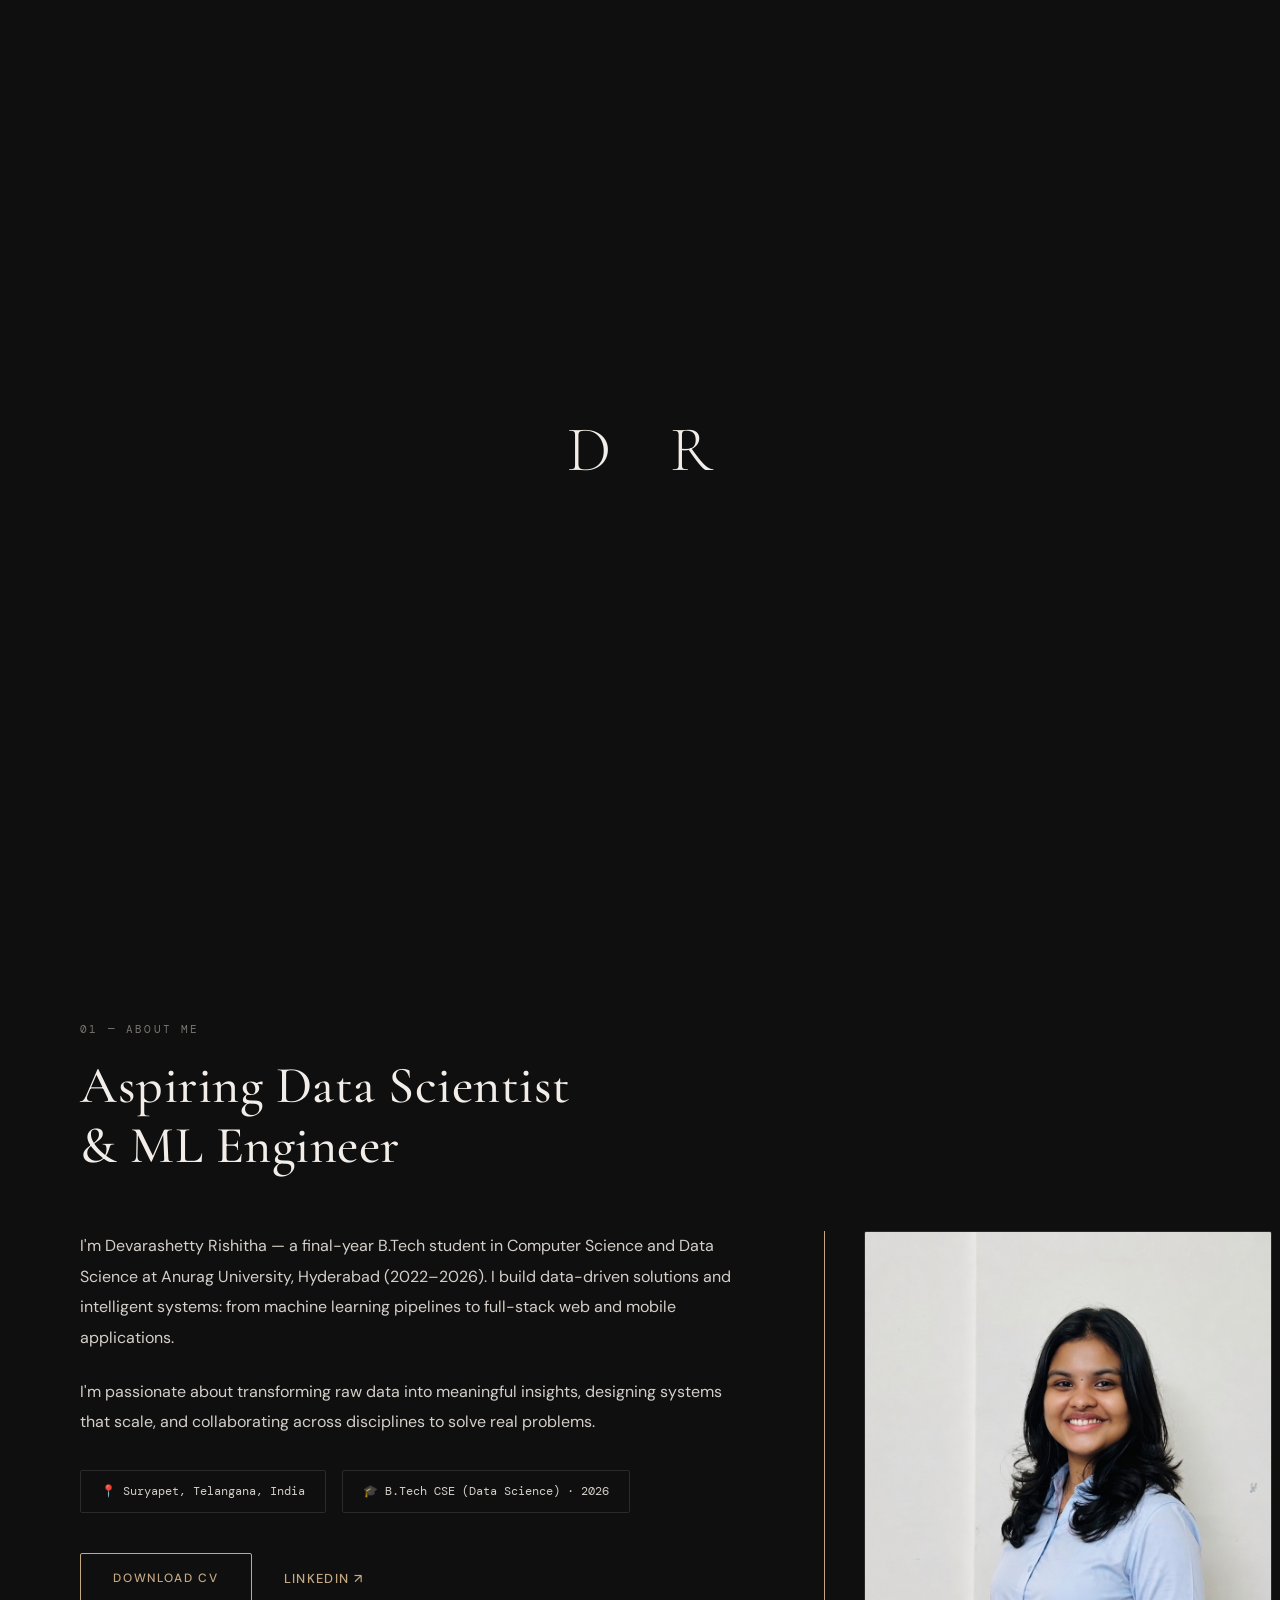
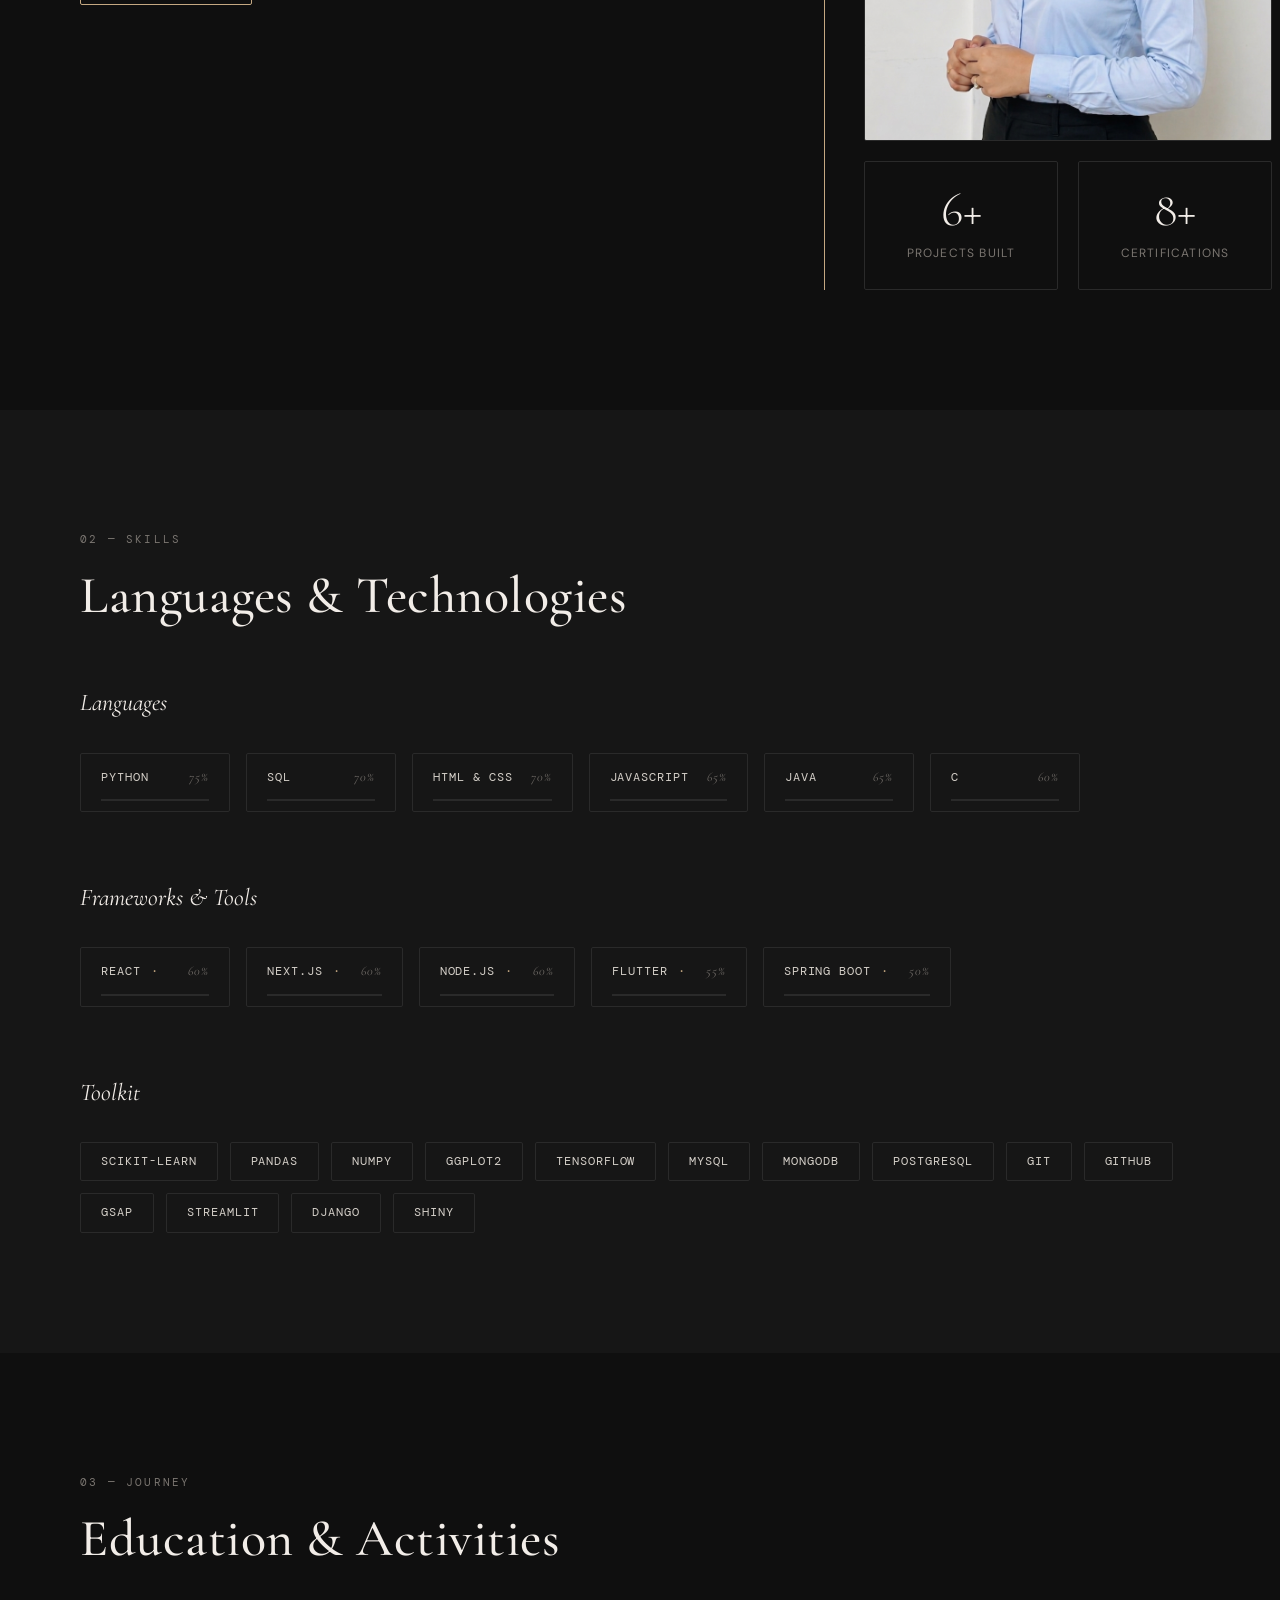
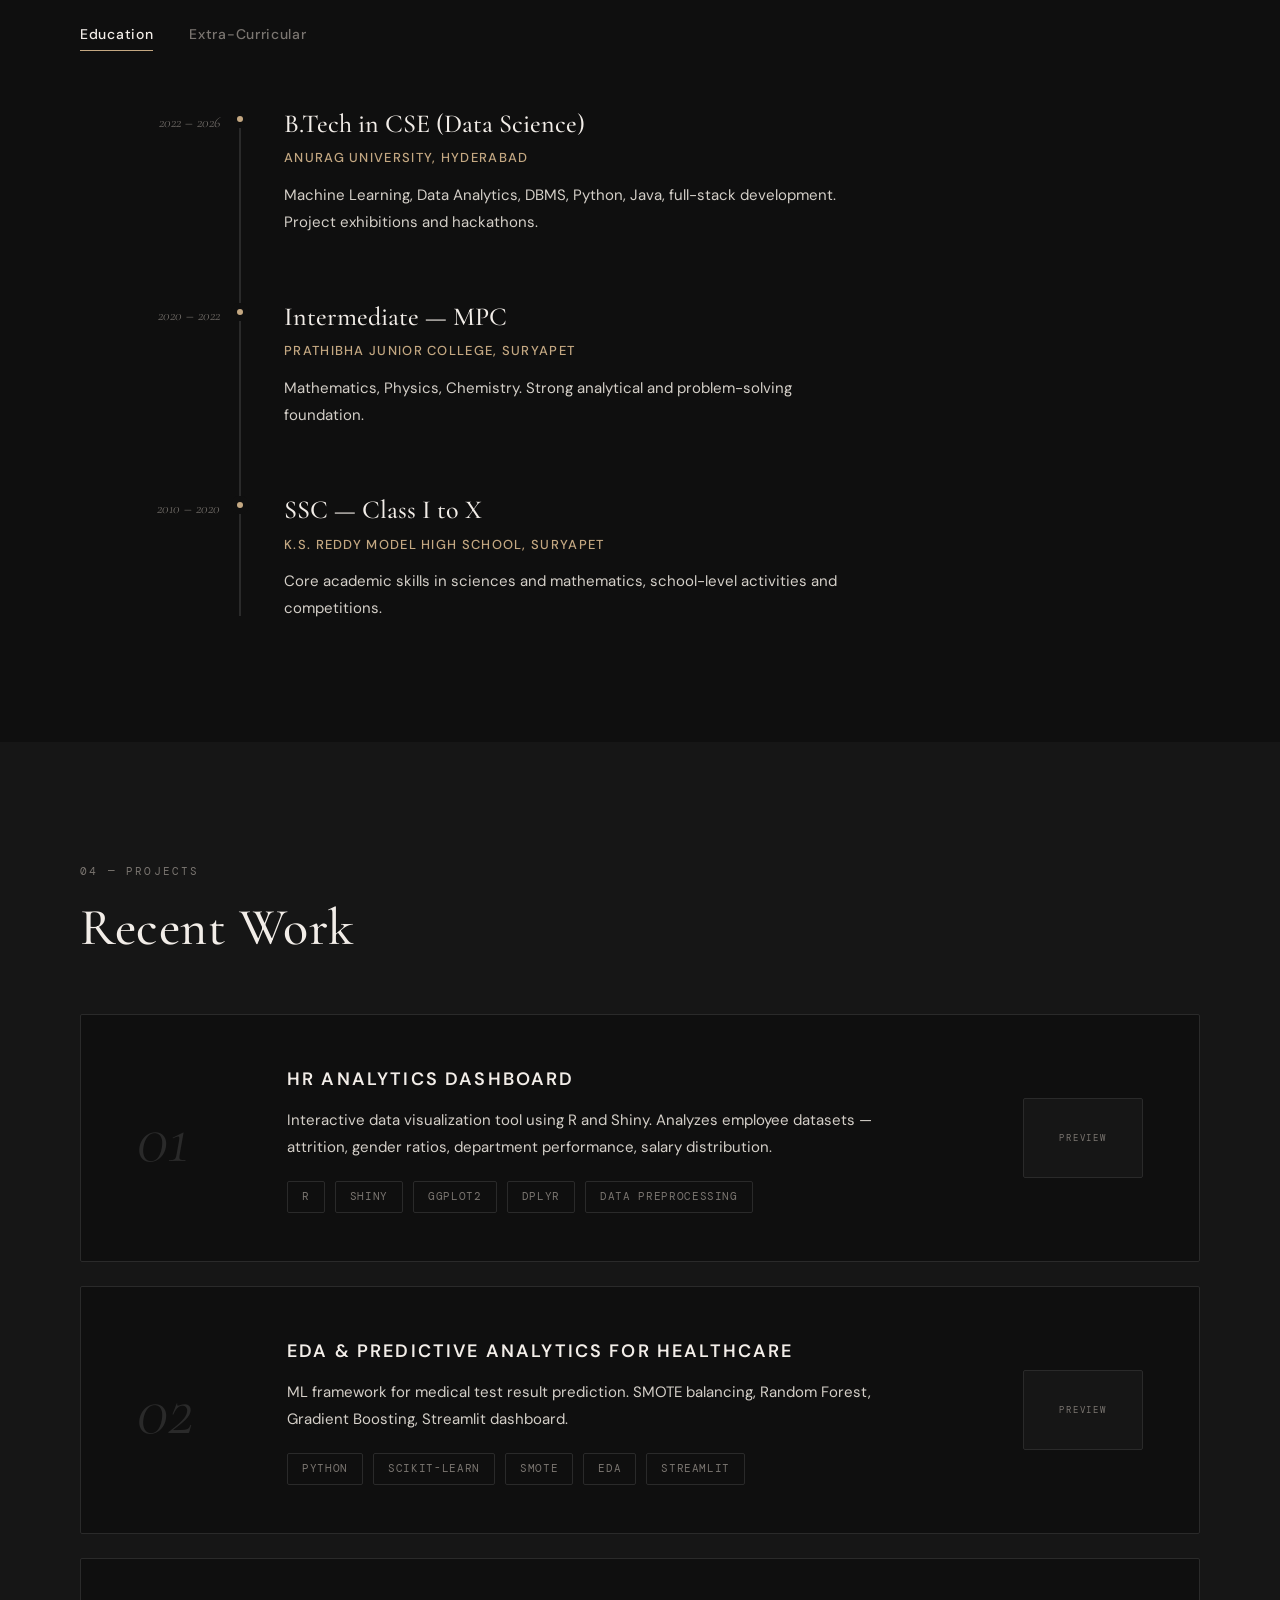
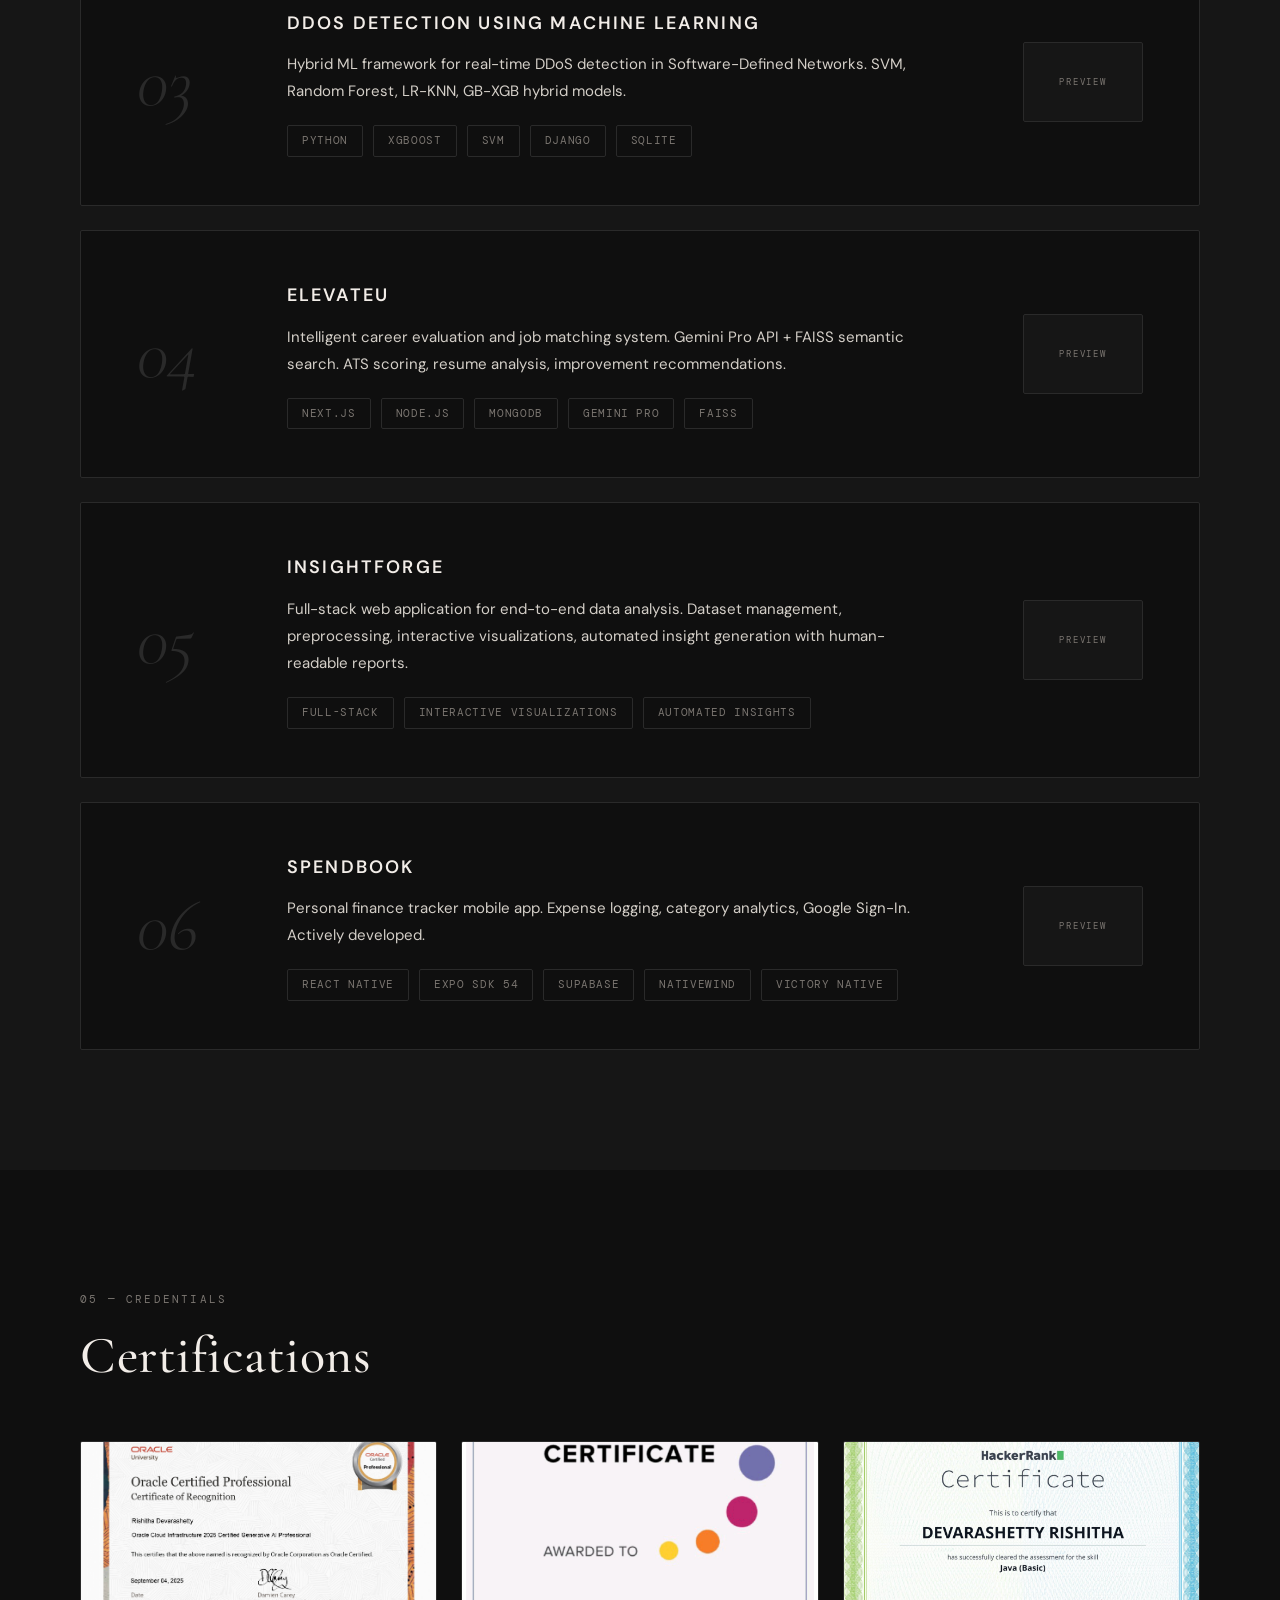
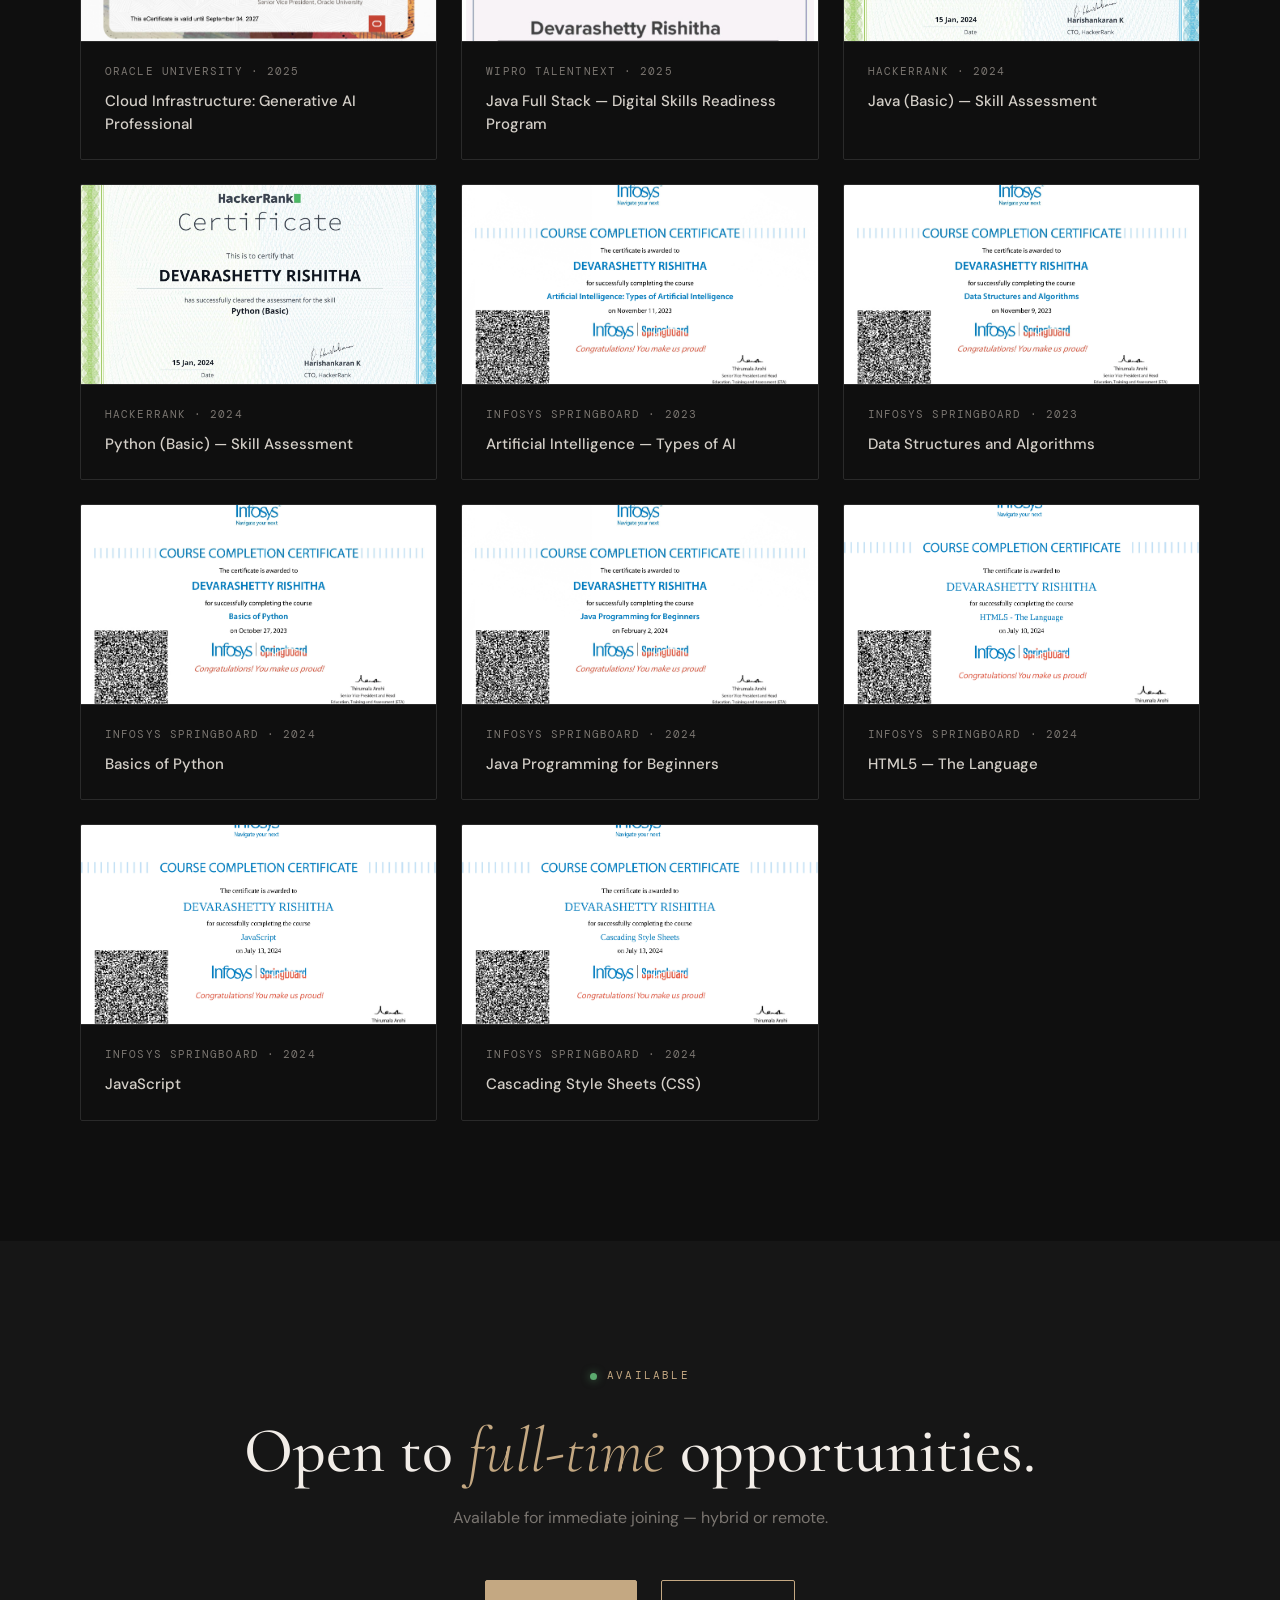
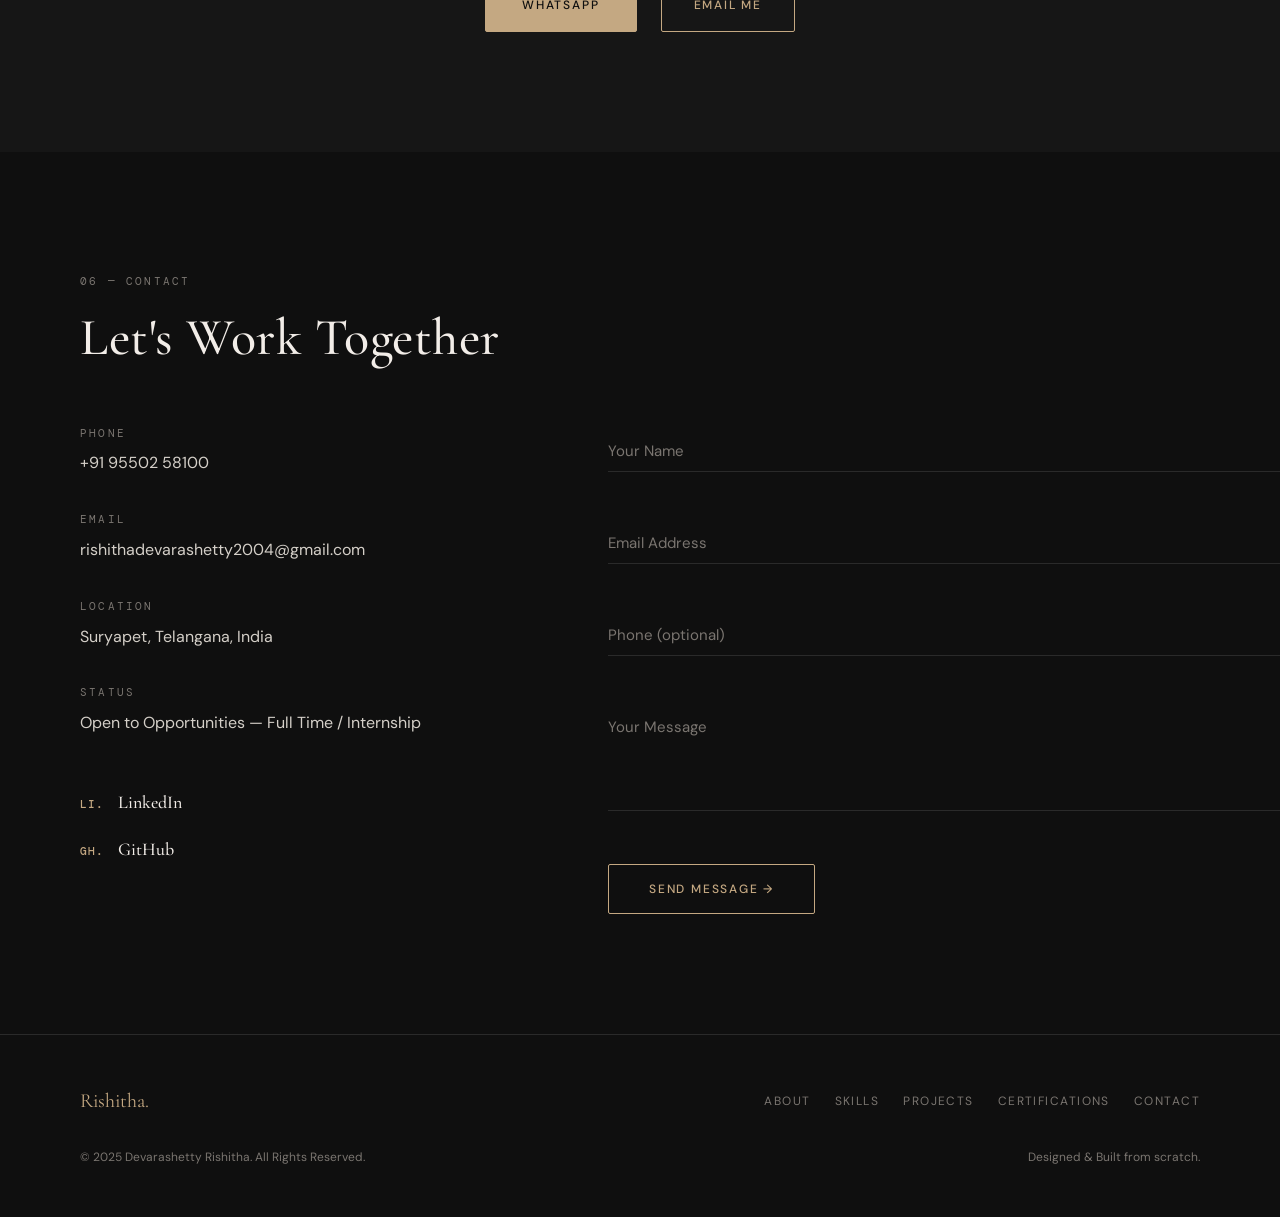
==== commit ba697110: "Update timeline title from CBSE to SSC" ====
--- a/index.html
+++ b/index.html
@@ -4,6 +4,7 @@
 <meta charset="UTF-8">
 <meta name="viewport" content="width=device-width, initial-scale=1.0">
 <title>Devarashetty Rishitha — Data Science & ML Engineer</title>
+<link rel="shortcut icon" href="img/favicon.png" type="image/x-icon">
 <meta name="description" content="Devarashetty Rishitha — Data Science & ML Engineer. Portfolio of projects, certifications, and work.">
 <style>
 @import url('https://fonts.googleapis.com/css2?family=Cormorant+Garamond:ital,wght@0,300;0,400;0,500;0,600;1,300;1,400&family=DM+Sans:wght@300;400;500;600&family=DM+Mono:wght@400;500&display=swap');
@@ -890,7 +891,7 @@
           <div class="timeline-date">2010 &ndash; 2020</div>
           <div class="timeline-marker"><span class="dot"></span></div>
           <div class="timeline-content">
-            <h3 class="timeline-title">CBSE &mdash; Class I to X</h3>
+            <h3 class="timeline-title">SSC &mdash; Class I to X</h3>
             <p class="timeline-inst">K.S. Reddy Model High School, Suryapet</p>
             <p class="timeline-detail">Core academic skills in sciences and mathematics, school-level activities and competitions.</p>
           </div>
